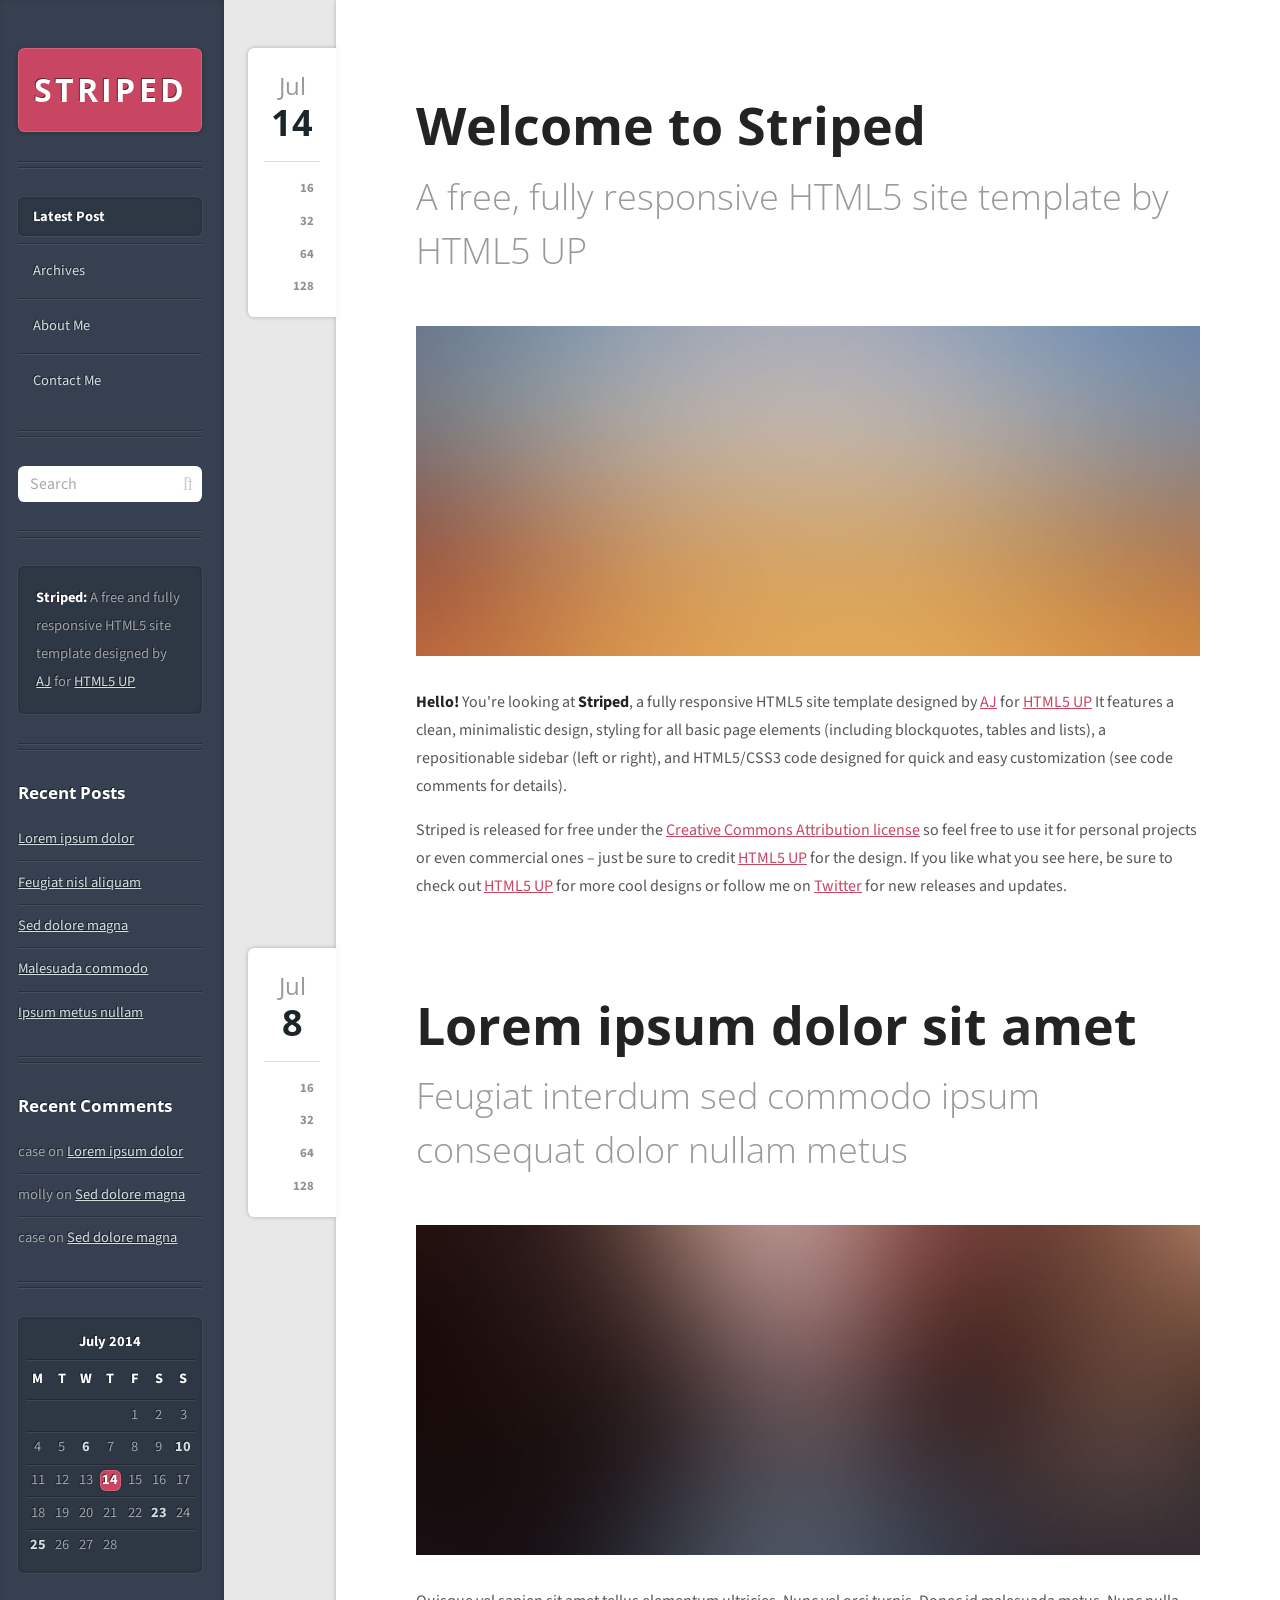
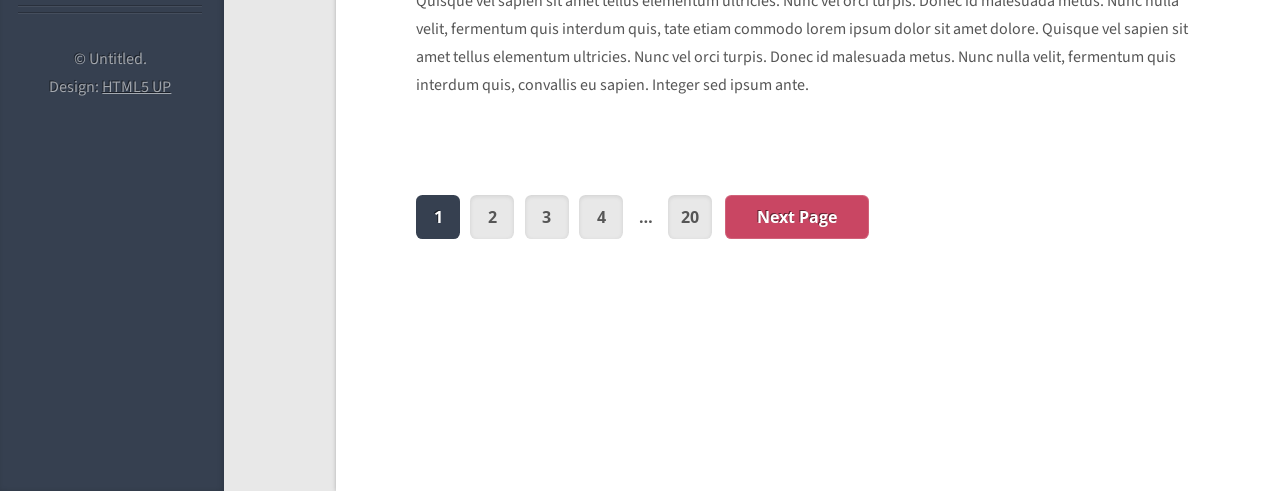
==== index.html @ 7844646b "Add files via upload" ====
<!DOCTYPE HTML>
<!--
	Striped by HTML5 UP
	html5up.net | @ajlkn
	Free for personal and commercial use under the CCA 3.0 license (html5up.net/license)
-->
<html>
	<head>
		<title>Striped by HTML5 UP</title>
		<meta charset="utf-8" />
		<meta name="viewport" content="width=device-width, initial-scale=1" />
		<!--[if lte IE 8]><script src="assets/js/ie/html5shiv.js"></script><![endif]-->
		<link rel="stylesheet" href="assets/css/main.css" />
		<!--[if lte IE 8]><link rel="stylesheet" href="assets/css/ie8.css" /><![endif]-->
	</head>
	<body>

		<!-- Content -->
			<div id="content">
				<div class="inner">

					<!-- Post -->
						<article class="box post post-excerpt">
							<header>
								<!--
									Note: Titles and subtitles will wrap automatically when necessary, so don't worry
									if they get too long. You can also remove the <p> entirely if you don't
									need a subtitle.
								-->
								<h2><a href="#">Welcome to Striped</a></h2>
								<p>A free, fully responsive HTML5 site template by HTML5 UP</p>
							</header>
							<div class="info">
								<!--
									Note: The date should be formatted exactly as it's shown below. In particular, the
									"least significant" characters of the month should be encapsulated in a <span>
									element to denote what gets dropped in 1200px mode (eg. the "uary" in "January").
									Oh, and if you don't need a date for a particular page or post you can simply delete
									the entire "date" element.

								-->
								<span class="date"><span class="month">Jul<span>y</span></span> <span class="day">14</span><span class="year">, 2014</span></span>
								<!--
									Note: You can change the number of list items in "stats" to whatever you want.
								-->
								<ul class="stats">
									<li><a href="#" class="icon fa-comment">16</a></li>
									<li><a href="#" class="icon fa-heart">32</a></li>
									<li><a href="#" class="icon fa-twitter">64</a></li>
									<li><a href="#" class="icon fa-facebook">128</a></li>
								</ul>
							</div>
							<a href="#" class="image featured"><img src="images/pic01.jpg" alt="" /></a>
							<p>
								<strong>Hello!</strong> You're looking at <strong>Striped</strong>, a fully responsive HTML5 site template designed by <a href="http://twitter.com/ajlkn">AJ</a>
								for <a href="http://html5up.net">HTML5 UP</a> It features a clean, minimalistic design, styling for all basic page elements (including blockquotes, tables and lists), a
								repositionable sidebar (left or right), and HTML5/CSS3 code designed for quick and easy customization (see code comments for details).
							</p>
							<p>
								Striped is released for free under the <a href="http://html5up.net/license">Creative Commons Attribution license</a> so feel free to use it for personal projects
								or even commercial ones &ndash; just be sure to credit <a href="http://html5up.net">HTML5 UP</a> for the design. If you like what you see here, be sure to check out
								<a href="http://html5up.net">HTML5 UP</a> for more cool designs or follow me on <a href="http://twitter.com/ajlkn">Twitter</a> for new releases and updates.
							</p>
						</article>

					<!-- Post -->
						<article class="box post post-excerpt">
							<header>
								<h2><a href="#">Lorem ipsum dolor sit amet</a></h2>
								<p>Feugiat interdum sed commodo ipsum consequat dolor nullam metus</p>
							</header>
							<div class="info">
								<span class="date"><span class="month">Jul<span>y</span></span> <span class="day">8</span><span class="year">, 2014</span></span>
								<ul class="stats">
									<li><a href="#" class="icon fa-comment">16</a></li>
									<li><a href="#" class="icon fa-heart">32</a></li>
									<li><a href="#" class="icon fa-twitter">64</a></li>
									<li><a href="#" class="icon fa-facebook">128</a></li>
								</ul>
							</div>
							<a href="#" class="image featured"><img src="images/pic02.jpg" alt="" /></a>
							<p>
								Quisque vel sapien sit amet tellus elementum ultricies. Nunc vel orci turpis. Donec id malesuada metus.
								Nunc nulla velit, fermentum quis interdum quis, tate etiam commodo lorem ipsum dolor sit amet dolore.
								Quisque vel sapien sit amet tellus elementum ultricies. Nunc vel orci turpis. Donec id malesuada metus.
								Nunc nulla velit, fermentum quis interdum quis, convallis eu sapien. Integer sed ipsum ante.
							</p>
						</article>

					<!-- Pagination -->
						<div class="pagination">
							<!--<a href="#" class="button previous">Previous Page</a>-->
							<div class="pages">
								<a href="#" class="active">1</a>
								<a href="#">2</a>
								<a href="#">3</a>
								<a href="#">4</a>
								<span>&hellip;</span>
								<a href="#">20</a>
							</div>
							<a href="#" class="button next">Next Page</a>
						</div>

				</div>
			</div>

		<!-- Sidebar -->
			<div id="sidebar">

				<!-- Logo -->
					<h1 id="logo"><a href="#">STRIPED</a></h1>

				<!-- Nav -->
					<nav id="nav">
						<ul>
							<li class="current"><a href="#">Latest Post</a></li>
							<li><a href="#">Archives</a></li>
							<li><a href="#">About Me</a></li>
							<li><a href="#">Contact Me</a></li>
						</ul>
					</nav>

				<!-- Search -->
					<section class="box search">
						<form method="post" action="#">
							<input type="text" class="text" name="search" placeholder="Search" />
						</form>
					</section>

				<!-- Text -->
					<section class="box text-style1">
						<div class="inner">
							<p>
								<strong>Striped:</strong> A free and fully responsive HTML5 site
								template designed by <a href="http://twitter.com/ajlkn">AJ</a> for <a href="http://html5up.net/">HTML5 UP</a>
							</p>
						</div>
					</section>

				<!-- Recent Posts -->
					<section class="box recent-posts">
						<header>
							<h2>Recent Posts</h2>
						</header>
						<ul>
							<li><a href="#">Lorem ipsum dolor</a></li>
							<li><a href="#">Feugiat nisl aliquam</a></li>
							<li><a href="#">Sed dolore magna</a></li>
							<li><a href="#">Malesuada commodo</a></li>
							<li><a href="#">Ipsum metus nullam</a></li>
						</ul>
					</section>

				<!-- Recent Comments -->
					<section class="box recent-comments">
						<header>
							<h2>Recent Comments</h2>
						</header>
						<ul>
							<li>case on <a href="#">Lorem ipsum dolor</a></li>
							<li>molly on <a href="#">Sed dolore magna</a></li>
							<li>case on <a href="#">Sed dolore magna</a></li>
						</ul>
					</section>

				<!-- Calendar -->
					<section class="box calendar">
						<div class="inner">
							<table>
								<caption>July 2014</caption>
								<thead>
									<tr>
										<th scope="col" title="Monday">M</th>
										<th scope="col" title="Tuesday">T</th>
										<th scope="col" title="Wednesday">W</th>
										<th scope="col" title="Thursday">T</th>
										<th scope="col" title="Friday">F</th>
										<th scope="col" title="Saturday">S</th>
										<th scope="col" title="Sunday">S</th>
									</tr>
								</thead>
								<tbody>
									<tr>
										<td colspan="4" class="pad"><span>&nbsp;</span></td>
										<td><span>1</span></td>
										<td><span>2</span></td>
										<td><span>3</span></td>
									</tr>
									<tr>
										<td><span>4</span></td>
										<td><span>5</span></td>
										<td><a href="#">6</a></td>
										<td><span>7</span></td>
										<td><span>8</span></td>
										<td><span>9</span></td>
										<td><a href="#">10</a></td>
									</tr>
									<tr>
										<td><span>11</span></td>
										<td><span>12</span></td>
										<td><span>13</span></td>
										<td class="today"><a href="#">14</a></td>
										<td><span>15</span></td>
										<td><span>16</span></td>
										<td><span>17</span></td>
									</tr>
									<tr>
										<td><span>18</span></td>
										<td><span>19</span></td>
										<td><span>20</span></td>
										<td><span>21</span></td>
										<td><span>22</span></td>
										<td><a href="#">23</a></td>
										<td><span>24</span></td>
									</tr>
									<tr>
										<td><a href="#">25</a></td>
										<td><span>26</span></td>
										<td><span>27</span></td>
										<td><span>28</span></td>
										<td class="pad" colspan="3"><span>&nbsp;</span></td>
									</tr>
								</tbody>
							</table>
						</div>
					</section>

				<!-- Copyright -->
					<ul id="copyright">
						<li>&copy; Untitled.</li><li>Design: <a href="http://html5up.net">HTML5 UP</a></li>
					</ul>

			</div>

		<!-- Scripts -->
			<script src="assets/js/jquery.min.js"></script>
			<script src="assets/js/skel.min.js"></script>
			<script src="assets/js/util.js"></script>
			<!--[if lte IE 8]><script src="assets/js/ie/respond.min.js"></script><![endif]-->
			<script src="assets/js/main.js"></script>

	</body>
</html>
---- assets/css/main.css ----
@import url("font-awesome.min.css");
@import url("https://fonts.googleapis.com/css?family=Source+Sans+Pro:400,400italic,700|Open+Sans+Condensed:300,700");

/*
	Striped by HTML5 UP
	html5up.net | @ajlkn
	Free for personal and commercial use under the CCA 3.0 license (html5up.net/license)
*/

/* Reset */

	html, body, div, span, applet, object, iframe, h1, h2, h3, h4, h5, h6, p, blockquote, pre, a, abbr, acronym, address, big, cite, code, del, dfn, em, img, ins, kbd, q, s, samp, small, strike, strong, sub, sup, tt, var, b, u, i, center, dl, dt, dd, ol, ul, li, fieldset, form, label, legend, table, caption, tbody, tfoot, thead, tr, th, td, article, aside, canvas, details, embed, figure, figcaption, footer, header, hgroup, menu, nav, output, ruby, section, summary, time, mark, audio, video {
		margin: 0;
		padding: 0;
		border: 0;
		font-size: 100%;
		font: inherit;
		vertical-align: baseline;
	}

	article, aside, details, figcaption, figure, footer, header, hgroup, menu, nav, section {
		display: block;
	}

	body {
		line-height: 1;
	}

	ol, ul {
		list-style: none;
	}

	blockquote, q {
		quotes: none;
	}

	blockquote:before, blockquote:after, q:before, q:after {
		content: '';
		content: none;
	}

	table {
		border-collapse: collapse;
		border-spacing: 0;
	}

	body {
		-webkit-text-size-adjust: none;
	}

/* Box Model */

	*, *:before, *:after {
		-moz-box-sizing: border-box;
		-webkit-box-sizing: border-box;
		box-sizing: border-box;
	}

/* Containers */

	.container {
		margin-left: auto;
		margin-right: auto;
	}

	.container.\31 25\25 {
		width: 100%;
		max-width: 125%;
		min-width: 100%;
	}

	.container.\37 5\25 {
		width: 75%;
	}

	.container.\35 0\25 {
		width: 50%;
	}

	.container.\32 5\25 {
		width: 25%;
	}

	.container {
		width: 100%;
	}

	@media screen and (min-width: 737px) {

		.container.\31 25\25 {
			width: 100%;
			max-width: 125%;
			min-width: 100%;
		}

		.container.\37 5\25 {
			width: 75%;
		}

		.container.\35 0\25 {
			width: 50%;
		}

		.container.\32 5\25 {
			width: 25%;
		}

		.container {
			width: 100%;
		}

	}

	@media screen and (min-width: 1201px) {

		.container.\31 25\25 {
			width: 100%;
			max-width: 125%;
			min-width: 100%;
		}

		.container.\37 5\25 {
			width: 75%;
		}

		.container.\35 0\25 {
			width: 50%;
		}

		.container.\32 5\25 {
			width: 25%;
		}

		.container {
			width: 100%;
		}

	}

	@media screen and (min-width: 737px) and (max-width: 1200px) {

		.container.\31 25\25 {
			width: 100%;
			max-width: 125%;
			min-width: 100%;
		}

		.container.\37 5\25 {
			width: 75%;
		}

		.container.\35 0\25 {
			width: 50%;
		}

		.container.\32 5\25 {
			width: 25%;
		}

		.container {
			width: 100%;
		}

	}

	@media screen and (min-width: 737px) and (max-width: 1000px) {

		.container.\31 25\25 {
			width: 100%;
			max-width: 125%;
			min-width: 100%;
		}

		.container.\37 5\25 {
			width: 75%;
		}

		.container.\35 0\25 {
			width: 50%;
		}

		.container.\32 5\25 {
			width: 25%;
		}

		.container {
			width: 100%;
		}

	}

	@media screen and (max-width: 736px) {

		.container.\31 25\25 {
			width: 100%;
			max-width: 125%;
			min-width: 100%;
		}

		.container.\37 5\25 {
			width: 75%;
		}

		.container.\35 0\25 {
			width: 50%;
		}

		.container.\32 5\25 {
			width: 25%;
		}

		.container {
			width: 100% !important;
		}

	}

/* Grid */

	.row {
		border-bottom: solid 1px transparent;
		-moz-box-sizing: border-box;
		-webkit-box-sizing: border-box;
		box-sizing: border-box;
	}

	.row > * {
		float: left;
		-moz-box-sizing: border-box;
		-webkit-box-sizing: border-box;
		box-sizing: border-box;
	}

	.row:after, .row:before {
		content: '';
		display: block;
		clear: both;
		height: 0;
	}

	.row.uniform > * > :first-child {
		margin-top: 0;
	}

	.row.uniform > * > :last-child {
		margin-bottom: 0;
	}

	.row.\30 \25 > * {
		padding: 0px 0 0 0px;
	}

	.row.\30 \25 {
		margin: 0px 0 -1px 0px;
	}

	.row.uniform.\30 \25 > * {
		padding: 0px 0 0 0px;
	}

	.row.uniform.\30 \25 {
		margin: 0px 0 -1px 0px;
	}

	.row > * {
		padding: 50px 0 0 50px;
	}

	.row {
		margin: -50px 0 -1px -50px;
	}

	.row.uniform > * {
		padding: 50px 0 0 50px;
	}

	.row.uniform {
		margin: -50px 0 -1px -50px;
	}

	.row.\32 00\25 > * {
		padding: 100px 0 0 100px;
	}

	.row.\32 00\25 {
		margin: -100px 0 -1px -100px;
	}

	.row.uniform.\32 00\25 > * {
		padding: 100px 0 0 100px;
	}

	.row.uniform.\32 00\25 {
		margin: -100px 0 -1px -100px;
	}

	.row.\31 50\25 > * {
		padding: 75px 0 0 75px;
	}

	.row.\31 50\25 {
		margin: -75px 0 -1px -75px;
	}

	.row.uniform.\31 50\25 > * {
		padding: 75px 0 0 75px;
	}

	.row.uniform.\31 50\25 {
		margin: -75px 0 -1px -75px;
	}

	.row.\35 0\25 > * {
		padding: 25px 0 0 25px;
	}

	.row.\35 0\25 {
		margin: -25px 0 -1px -25px;
	}

	.row.uniform.\35 0\25 > * {
		padding: 25px 0 0 25px;
	}

	.row.uniform.\35 0\25 {
		margin: -25px 0 -1px -25px;
	}

	.row.\32 5\25 > * {
		padding: 12.5px 0 0 12.5px;
	}

	.row.\32 5\25 {
		margin: -12.5px 0 -1px -12.5px;
	}

	.row.uniform.\32 5\25 > * {
		padding: 12.5px 0 0 12.5px;
	}

	.row.uniform.\32 5\25 {
		margin: -12.5px 0 -1px -12.5px;
	}

	.\31 2u, .\31 2u\24 {
		width: 100%;
		clear: none;
		margin-left: 0;
	}

	.\31 1u, .\31 1u\24 {
		width: 91.6666666667%;
		clear: none;
		margin-left: 0;
	}

	.\31 0u, .\31 0u\24 {
		width: 83.3333333333%;
		clear: none;
		margin-left: 0;
	}

	.\39 u, .\39 u\24 {
		width: 75%;
		clear: none;
		margin-left: 0;
	}

	.\38 u, .\38 u\24 {
		width: 66.6666666667%;
		clear: none;
		margin-left: 0;
	}

	.\37 u, .\37 u\24 {
		width: 58.3333333333%;
		clear: none;
		margin-left: 0;
	}

	.\36 u, .\36 u\24 {
		width: 50%;
		clear: none;
		margin-left: 0;
	}

	.\35 u, .\35 u\24 {
		width: 41.6666666667%;
		clear: none;
		margin-left: 0;
	}

	.\34 u, .\34 u\24 {
		width: 33.3333333333%;
		clear: none;
		margin-left: 0;
	}

	.\33 u, .\33 u\24 {
		width: 25%;
		clear: none;
		margin-left: 0;
	}

	.\32 u, .\32 u\24 {
		width: 16.6666666667%;
		clear: none;
		margin-left: 0;
	}

	.\31 u, .\31 u\24 {
		width: 8.3333333333%;
		clear: none;
		margin-left: 0;
	}

	.\31 2u\24 + *,
	.\31 1u\24 + *,
	.\31 0u\24 + *,
	.\39 u\24 + *,
	.\38 u\24 + *,
	.\37 u\24 + *,
	.\36 u\24 + *,
	.\35 u\24 + *,
	.\34 u\24 + *,
	.\33 u\24 + *,
	.\32 u\24 + *,
	.\31 u\24 + * {
		clear: left;
	}

	.\-11u {
		margin-left: 91.66667%;
	}

	.\-10u {
		margin-left: 83.33333%;
	}

	.\-9u {
		margin-left: 75%;
	}

	.\-8u {
		margin-left: 66.66667%;
	}

	.\-7u {
		margin-left: 58.33333%;
	}

	.\-6u {
		margin-left: 50%;
	}

	.\-5u {
		margin-left: 41.66667%;
	}

	.\-4u {
		margin-left: 33.33333%;
	}

	.\-3u {
		margin-left: 25%;
	}

	.\-2u {
		margin-left: 16.66667%;
	}

	.\-1u {
		margin-left: 8.33333%;
	}

	@media screen and (min-width: 737px) {

		.row > * {
			padding: 50px 0 0 50px;
		}

		.row {
			margin: -50px 0 -1px -50px;
		}

		.row.uniform > * {
			padding: 50px 0 0 50px;
		}

		.row.uniform {
			margin: -50px 0 -1px -50px;
		}

		.row.\32 00\25 > * {
			padding: 100px 0 0 100px;
		}

		.row.\32 00\25 {
			margin: -100px 0 -1px -100px;
		}

		.row.uniform.\32 00\25 > * {
			padding: 100px 0 0 100px;
		}

		.row.uniform.\32 00\25 {
			margin: -100px 0 -1px -100px;
		}

		.row.\31 50\25 > * {
			padding: 75px 0 0 75px;
		}

		.row.\31 50\25 {
			margin: -75px 0 -1px -75px;
		}

		.row.uniform.\31 50\25 > * {
			padding: 75px 0 0 75px;
		}

		.row.uniform.\31 50\25 {
			margin: -75px 0 -1px -75px;
		}

		.row.\35 0\25 > * {
			padding: 25px 0 0 25px;
		}

		.row.\35 0\25 {
			margin: -25px 0 -1px -25px;
		}

		.row.uniform.\35 0\25 > * {
			padding: 25px 0 0 25px;
		}

		.row.uniform.\35 0\25 {
			margin: -25px 0 -1px -25px;
		}

		.row.\32 5\25 > * {
			padding: 12.5px 0 0 12.5px;
		}

		.row.\32 5\25 {
			margin: -12.5px 0 -1px -12.5px;
		}

		.row.uniform.\32 5\25 > * {
			padding: 12.5px 0 0 12.5px;
		}

		.row.uniform.\32 5\25 {
			margin: -12.5px 0 -1px -12.5px;
		}

		.\31 2u\28desktop\29, .\31 2u\24\28desktop\29 {
			width: 100%;
			clear: none;
			margin-left: 0;
		}

		.\31 1u\28desktop\29, .\31 1u\24\28desktop\29 {
			width: 91.6666666667%;
			clear: none;
			margin-left: 0;
		}

		.\31 0u\28desktop\29, .\31 0u\24\28desktop\29 {
			width: 83.3333333333%;
			clear: none;
			margin-left: 0;
		}

		.\39 u\28desktop\29, .\39 u\24\28desktop\29 {
			width: 75%;
			clear: none;
			margin-left: 0;
		}

		.\38 u\28desktop\29, .\38 u\24\28desktop\29 {
			width: 66.6666666667%;
			clear: none;
			margin-left: 0;
		}

		.\37 u\28desktop\29, .\37 u\24\28desktop\29 {
			width: 58.3333333333%;
			clear: none;
			margin-left: 0;
		}

		.\36 u\28desktop\29, .\36 u\24\28desktop\29 {
			width: 50%;
			clear: none;
			margin-left: 0;
		}

		.\35 u\28desktop\29, .\35 u\24\28desktop\29 {
			width: 41.6666666667%;
			clear: none;
			margin-left: 0;
		}

		.\34 u\28desktop\29, .\34 u\24\28desktop\29 {
			width: 33.3333333333%;
			clear: none;
			margin-left: 0;
		}

		.\33 u\28desktop\29, .\33 u\24\28desktop\29 {
			width: 25%;
			clear: none;
			margin-left: 0;
		}

		.\32 u\28desktop\29, .\32 u\24\28desktop\29 {
			width: 16.6666666667%;
			clear: none;
			margin-left: 0;
		}

		.\31 u\28desktop\29, .\31 u\24\28desktop\29 {
			width: 8.3333333333%;
			clear: none;
			margin-left: 0;
		}

		.\31 2u\24\28desktop\29 + *,
		.\31 1u\24\28desktop\29 + *,
		.\31 0u\24\28desktop\29 + *,
		.\39 u\24\28desktop\29 + *,
		.\38 u\24\28desktop\29 + *,
		.\37 u\24\28desktop\29 + *,
		.\36 u\24\28desktop\29 + *,
		.\35 u\24\28desktop\29 + *,
		.\34 u\24\28desktop\29 + *,
		.\33 u\24\28desktop\29 + *,
		.\32 u\24\28desktop\29 + *,
		.\31 u\24\28desktop\29 + * {
			clear: left;
		}

		.\-11u\28desktop\29 {
			margin-left: 91.66667%;
		}

		.\-10u\28desktop\29 {
			margin-left: 83.33333%;
		}

		.\-9u\28desktop\29 {
			margin-left: 75%;
		}

		.\-8u\28desktop\29 {
			margin-left: 66.66667%;
		}

		.\-7u\28desktop\29 {
			margin-left: 58.33333%;
		}

		.\-6u\28desktop\29 {
			margin-left: 50%;
		}

		.\-5u\28desktop\29 {
			margin-left: 41.66667%;
		}

		.\-4u\28desktop\29 {
			margin-left: 33.33333%;
		}

		.\-3u\28desktop\29 {
			margin-left: 25%;
		}

		.\-2u\28desktop\29 {
			margin-left: 16.66667%;
		}

		.\-1u\28desktop\29 {
			margin-left: 8.33333%;
		}

	}

	@media screen and (min-width: 1201px) {

		.row > * {
			padding: 50px 0 0 50px;
		}

		.row {
			margin: -50px 0 -1px -50px;
		}

		.row.uniform > * {
			padding: 50px 0 0 50px;
		}

		.row.uniform {
			margin: -50px 0 -1px -50px;
		}

		.row.\32 00\25 > * {
			padding: 100px 0 0 100px;
		}

		.row.\32 00\25 {
			margin: -100px 0 -1px -100px;
		}

		.row.uniform.\32 00\25 > * {
			padding: 100px 0 0 100px;
		}

		.row.uniform.\32 00\25 {
			margin: -100px 0 -1px -100px;
		}

		.row.\31 50\25 > * {
			padding: 75px 0 0 75px;
		}

		.row.\31 50\25 {
			margin: -75px 0 -1px -75px;
		}

		.row.uniform.\31 50\25 > * {
			padding: 75px 0 0 75px;
		}

		.row.uniform.\31 50\25 {
			margin: -75px 0 -1px -75px;
		}

		.row.\35 0\25 > * {
			padding: 25px 0 0 25px;
		}

		.row.\35 0\25 {
			margin: -25px 0 -1px -25px;
		}

		.row.uniform.\35 0\25 > * {
			padding: 25px 0 0 25px;
		}

		.row.uniform.\35 0\25 {
			margin: -25px 0 -1px -25px;
		}

		.row.\32 5\25 > * {
			padding: 12.5px 0 0 12.5px;
		}

		.row.\32 5\25 {
			margin: -12.5px 0 -1px -12.5px;
		}

		.row.uniform.\32 5\25 > * {
			padding: 12.5px 0 0 12.5px;
		}

		.row.uniform.\32 5\25 {
			margin: -12.5px 0 -1px -12.5px;
		}

		.\31 2u\28wide\29, .\31 2u\24\28wide\29 {
			width: 100%;
			clear: none;
			margin-left: 0;
		}

		.\31 1u\28wide\29, .\31 1u\24\28wide\29 {
			width: 91.6666666667%;
			clear: none;
			margin-left: 0;
		}

		.\31 0u\28wide\29, .\31 0u\24\28wide\29 {
			width: 83.3333333333%;
			clear: none;
			margin-left: 0;
		}

		.\39 u\28wide\29, .\39 u\24\28wide\29 {
			width: 75%;
			clear: none;
			margin-left: 0;
		}

		.\38 u\28wide\29, .\38 u\24\28wide\29 {
			width: 66.6666666667%;
			clear: none;
			margin-left: 0;
		}

		.\37 u\28wide\29, .\37 u\24\28wide\29 {
			width: 58.3333333333%;
			clear: none;
			margin-left: 0;
		}

		.\36 u\28wide\29, .\36 u\24\28wide\29 {
			width: 50%;
			clear: none;
			margin-left: 0;
		}

		.\35 u\28wide\29, .\35 u\24\28wide\29 {
			width: 41.6666666667%;
			clear: none;
			margin-left: 0;
		}

		.\34 u\28wide\29, .\34 u\24\28wide\29 {
			width: 33.3333333333%;
			clear: none;
			margin-left: 0;
		}

		.\33 u\28wide\29, .\33 u\24\28wide\29 {
			width: 25%;
			clear: none;
			margin-left: 0;
		}

		.\32 u\28wide\29, .\32 u\24\28wide\29 {
			width: 16.6666666667%;
			clear: none;
			margin-left: 0;
		}

		.\31 u\28wide\29, .\31 u\24\28wide\29 {
			width: 8.3333333333%;
			clear: none;
			margin-left: 0;
		}

		.\31 2u\24\28wide\29 + *,
		.\31 1u\24\28wide\29 + *,
		.\31 0u\24\28wide\29 + *,
		.\39 u\24\28wide\29 + *,
		.\38 u\24\28wide\29 + *,
		.\37 u\24\28wide\29 + *,
		.\36 u\24\28wide\29 + *,
		.\35 u\24\28wide\29 + *,
		.\34 u\24\28wide\29 + *,
		.\33 u\24\28wide\29 + *,
		.\32 u\24\28wide\29 + *,
		.\31 u\24\28wide\29 + * {
			clear: left;
		}

		.\-11u\28wide\29 {
			margin-left: 91.66667%;
		}

		.\-10u\28wide\29 {
			margin-left: 83.33333%;
		}

		.\-9u\28wide\29 {
			margin-left: 75%;
		}

		.\-8u\28wide\29 {
			margin-left: 66.66667%;
		}

		.\-7u\28wide\29 {
			margin-left: 58.33333%;
		}

		.\-6u\28wide\29 {
			margin-left: 50%;
		}

		.\-5u\28wide\29 {
			margin-left: 41.66667%;
		}

		.\-4u\28wide\29 {
			margin-left: 33.33333%;
		}

		.\-3u\28wide\29 {
			margin-left: 25%;
		}

		.\-2u\28wide\29 {
			margin-left: 16.66667%;
		}

		.\-1u\28wide\29 {
			margin-left: 8.33333%;
		}

	}

	@media screen and (min-width: 737px) and (max-width: 1200px) {

		.row > * {
			padding: 50px 0 0 50px;
		}

		.row {
			margin: -50px 0 -1px -50px;
		}

		.row.uniform > * {
			padding: 50px 0 0 50px;
		}

		.row.uniform {
			margin: -50px 0 -1px -50px;
		}

		.row.\32 00\25 > * {
			padding: 100px 0 0 100px;
		}

		.row.\32 00\25 {
			margin: -100px 0 -1px -100px;
		}

		.row.uniform.\32 00\25 > * {
			padding: 100px 0 0 100px;
		}

		.row.uniform.\32 00\25 {
			margin: -100px 0 -1px -100px;
		}

		.row.\31 50\25 > * {
			padding: 75px 0 0 75px;
		}

		.row.\31 50\25 {
			margin: -75px 0 -1px -75px;
		}

		.row.uniform.\31 50\25 > * {
			padding: 75px 0 0 75px;
		}

		.row.uniform.\31 50\25 {
			margin: -75px 0 -1px -75px;
		}

		.row.\35 0\25 > * {
			padding: 25px 0 0 25px;
		}

		.row.\35 0\25 {
			margin: -25px 0 -1px -25px;
		}

		.row.uniform.\35 0\25 > * {
			padding: 25px 0 0 25px;
		}

		.row.uniform.\35 0\25 {
			margin: -25px 0 -1px -25px;
		}

		.row.\32 5\25 > * {
			padding: 12.5px 0 0 12.5px;
		}

		.row.\32 5\25 {
			margin: -12.5px 0 -1px -12.5px;
		}

		.row.uniform.\32 5\25 > * {
			padding: 12.5px 0 0 12.5px;
		}

		.row.uniform.\32 5\25 {
			margin: -12.5px 0 -1px -12.5px;
		}

		.\31 2u\28narrow\29, .\31 2u\24\28narrow\29 {
			width: 100%;
			clear: none;
			margin-left: 0;
		}

		.\31 1u\28narrow\29, .\31 1u\24\28narrow\29 {
			width: 91.6666666667%;
			clear: none;
			margin-left: 0;
		}

		.\31 0u\28narrow\29, .\31 0u\24\28narrow\29 {
			width: 83.3333333333%;
			clear: none;
			margin-left: 0;
		}

		.\39 u\28narrow\29, .\39 u\24\28narrow\29 {
			width: 75%;
			clear: none;
			margin-left: 0;
		}

		.\38 u\28narrow\29, .\38 u\24\28narrow\29 {
			width: 66.6666666667%;
			clear: none;
			margin-left: 0;
		}

		.\37 u\28narrow\29, .\37 u\24\28narrow\29 {
			width: 58.3333333333%;
			clear: none;
			margin-left: 0;
		}

		.\36 u\28narrow\29, .\36 u\24\28narrow\29 {
			width: 50%;
			clear: none;
			margin-left: 0;
		}

		.\35 u\28narrow\29, .\35 u\24\28narrow\29 {
			width: 41.6666666667%;
			clear: none;
			margin-left: 0;
		}

		.\34 u\28narrow\29, .\34 u\24\28narrow\29 {
			width: 33.3333333333%;
			clear: none;
			margin-left: 0;
		}

		.\33 u\28narrow\29, .\33 u\24\28narrow\29 {
			width: 25%;
			clear: none;
			margin-left: 0;
		}

		.\32 u\28narrow\29, .\32 u\24\28narrow\29 {
			width: 16.6666666667%;
			clear: none;
			margin-left: 0;
		}

		.\31 u\28narrow\29, .\31 u\24\28narrow\29 {
			width: 8.3333333333%;
			clear: none;
			margin-left: 0;
		}

		.\31 2u\24\28narrow\29 + *,
		.\31 1u\24\28narrow\29 + *,
		.\31 0u\24\28narrow\29 + *,
		.\39 u\24\28narrow\29 + *,
		.\38 u\24\28narrow\29 + *,
		.\37 u\24\28narrow\29 + *,
		.\36 u\24\28narrow\29 + *,
		.\35 u\24\28narrow\29 + *,
		.\34 u\24\28narrow\29 + *,
		.\33 u\24\28narrow\29 + *,
		.\32 u\24\28narrow\29 + *,
		.\31 u\24\28narrow\29 + * {
			clear: left;
		}

		.\-11u\28narrow\29 {
			margin-left: 91.66667%;
		}

		.\-10u\28narrow\29 {
			margin-left: 83.33333%;
		}

		.\-9u\28narrow\29 {
			margin-left: 75%;
		}

		.\-8u\28narrow\29 {
			margin-left: 66.66667%;
		}

		.\-7u\28narrow\29 {
			margin-left: 58.33333%;
		}

		.\-6u\28narrow\29 {
			margin-left: 50%;
		}

		.\-5u\28narrow\29 {
			margin-left: 41.66667%;
		}

		.\-4u\28narrow\29 {
			margin-left: 33.33333%;
		}

		.\-3u\28narrow\29 {
			margin-left: 25%;
		}

		.\-2u\28narrow\29 {
			margin-left: 16.66667%;
		}

		.\-1u\28narrow\29 {
			margin-left: 8.33333%;
		}

	}

	@media screen and (min-width: 737px) and (max-width: 1000px) {

		.row > * {
			padding: 50px 0 0 50px;
		}

		.row {
			margin: -50px 0 -1px -50px;
		}

		.row.uniform > * {
			padding: 50px 0 0 50px;
		}

		.row.uniform {
			margin: -50px 0 -1px -50px;
		}

		.row.\32 00\25 > * {
			padding: 100px 0 0 100px;
		}

		.row.\32 00\25 {
			margin: -100px 0 -1px -100px;
		}

		.row.uniform.\32 00\25 > * {
			padding: 100px 0 0 100px;
		}

		.row.uniform.\32 00\25 {
			margin: -100px 0 -1px -100px;
		}

		.row.\31 50\25 > * {
			padding: 75px 0 0 75px;
		}

		.row.\31 50\25 {
			margin: -75px 0 -1px -75px;
		}

		.row.uniform.\31 50\25 > * {
			padding: 75px 0 0 75px;
		}

		.row.uniform.\31 50\25 {
			margin: -75px 0 -1px -75px;
		}

		.row.\35 0\25 > * {
			padding: 25px 0 0 25px;
		}

		.row.\35 0\25 {
			margin: -25px 0 -1px -25px;
		}

		.row.uniform.\35 0\25 > * {
			padding: 25px 0 0 25px;
		}

		.row.uniform.\35 0\25 {
			margin: -25px 0 -1px -25px;
		}

		.row.\32 5\25 > * {
			padding: 12.5px 0 0 12.5px;
		}

		.row.\32 5\25 {
			margin: -12.5px 0 -1px -12.5px;
		}

		.row.uniform.\32 5\25 > * {
			padding: 12.5px 0 0 12.5px;
		}

		.row.uniform.\32 5\25 {
			margin: -12.5px 0 -1px -12.5px;
		}

		.\31 2u\28narrower\29, .\31 2u\24\28narrower\29 {
			width: 100%;
			clear: none;
			margin-left: 0;
		}

		.\31 1u\28narrower\29, .\31 1u\24\28narrower\29 {
			width: 91.6666666667%;
			clear: none;
			margin-left: 0;
		}

		.\31 0u\28narrower\29, .\31 0u\24\28narrower\29 {
			width: 83.3333333333%;
			clear: none;
			margin-left: 0;
		}

		.\39 u\28narrower\29, .\39 u\24\28narrower\29 {
			width: 75%;
			clear: none;
			margin-left: 0;
		}

		.\38 u\28narrower\29, .\38 u\24\28narrower\29 {
			width: 66.6666666667%;
			clear: none;
			margin-left: 0;
		}

		.\37 u\28narrower\29, .\37 u\24\28narrower\29 {
			width: 58.3333333333%;
			clear: none;
			margin-left: 0;
		}

		.\36 u\28narrower\29, .\36 u\24\28narrower\29 {
			width: 50%;
			clear: none;
			margin-left: 0;
		}

		.\35 u\28narrower\29, .\35 u\24\28narrower\29 {
			width: 41.6666666667%;
			clear: none;
			margin-left: 0;
		}

		.\34 u\28narrower\29, .\34 u\24\28narrower\29 {
			width: 33.3333333333%;
			clear: none;
			margin-left: 0;
		}

		.\33 u\28narrower\29, .\33 u\24\28narrower\29 {
			width: 25%;
			clear: none;
			margin-left: 0;
		}

		.\32 u\28narrower\29, .\32 u\24\28narrower\29 {
			width: 16.6666666667%;
			clear: none;
			margin-left: 0;
		}

		.\31 u\28narrower\29, .\31 u\24\28narrower\29 {
			width: 8.3333333333%;
			clear: none;
			margin-left: 0;
		}

		.\31 2u\24\28narrower\29 + *,
		.\31 1u\24\28narrower\29 + *,
		.\31 0u\24\28narrower\29 + *,
		.\39 u\24\28narrower\29 + *,
		.\38 u\24\28narrower\29 + *,
		.\37 u\24\28narrower\29 + *,
		.\36 u\24\28narrower\29 + *,
		.\35 u\24\28narrower\29 + *,
		.\34 u\24\28narrower\29 + *,
		.\33 u\24\28narrower\29 + *,
		.\32 u\24\28narrower\29 + *,
		.\31 u\24\28narrower\29 + * {
			clear: left;
		}

		.\-11u\28narrower\29 {
			margin-left: 91.66667%;
		}

		.\-10u\28narrower\29 {
			margin-left: 83.33333%;
		}

		.\-9u\28narrower\29 {
			margin-left: 75%;
		}

		.\-8u\28narrower\29 {
			margin-left: 66.66667%;
		}

		.\-7u\28narrower\29 {
			margin-left: 58.33333%;
		}

		.\-6u\28narrower\29 {
			margin-left: 50%;
		}

		.\-5u\28narrower\29 {
			margin-left: 41.66667%;
		}

		.\-4u\28narrower\29 {
			margin-left: 33.33333%;
		}

		.\-3u\28narrower\29 {
			margin-left: 25%;
		}

		.\-2u\28narrower\29 {
			margin-left: 16.66667%;
		}

		.\-1u\28narrower\29 {
			margin-left: 8.33333%;
		}

	}

	@media screen and (max-width: 736px) {

		.row > * {
			padding: 50px 0 0 50px;
		}

		.row {
			margin: -50px 0 -1px -50px;
		}

		.row.uniform > * {
			padding: 50px 0 0 50px;
		}

		.row.uniform {
			margin: -50px 0 -1px -50px;
		}

		.row.\32 00\25 > * {
			padding: 100px 0 0 100px;
		}

		.row.\32 00\25 {
			margin: -100px 0 -1px -100px;
		}

		.row.uniform.\32 00\25 > * {
			padding: 100px 0 0 100px;
		}

		.row.uniform.\32 00\25 {
			margin: -100px 0 -1px -100px;
		}

		.row.\31 50\25 > * {
			padding: 75px 0 0 75px;
		}

		.row.\31 50\25 {
			margin: -75px 0 -1px -75px;
		}

		.row.uniform.\31 50\25 > * {
			padding: 75px 0 0 75px;
		}

		.row.uniform.\31 50\25 {
			margin: -75px 0 -1px -75px;
		}

		.row.\35 0\25 > * {
			padding: 25px 0 0 25px;
		}

		.row.\35 0\25 {
			margin: -25px 0 -1px -25px;
		}

		.row.uniform.\35 0\25 > * {
			padding: 25px 0 0 25px;
		}

		.row.uniform.\35 0\25 {
			margin: -25px 0 -1px -25px;
		}

		.row.\32 5\25 > * {
			padding: 12.5px 0 0 12.5px;
		}

		.row.\32 5\25 {
			margin: -12.5px 0 -1px -12.5px;
		}

		.row.uniform.\32 5\25 > * {
			padding: 12.5px 0 0 12.5px;
		}

		.row.uniform.\32 5\25 {
			margin: -12.5px 0 -1px -12.5px;
		}

		.\31 2u\28mobile\29, .\31 2u\24\28mobile\29 {
			width: 100%;
			clear: none;
			margin-left: 0;
		}

		.\31 1u\28mobile\29, .\31 1u\24\28mobile\29 {
			width: 91.6666666667%;
			clear: none;
			margin-left: 0;
		}

		.\31 0u\28mobile\29, .\31 0u\24\28mobile\29 {
			width: 83.3333333333%;
			clear: none;
			margin-left: 0;
		}

		.\39 u\28mobile\29, .\39 u\24\28mobile\29 {
			width: 75%;
			clear: none;
			margin-left: 0;
		}

		.\38 u\28mobile\29, .\38 u\24\28mobile\29 {
			width: 66.6666666667%;
			clear: none;
			margin-left: 0;
		}

		.\37 u\28mobile\29, .\37 u\24\28mobile\29 {
			width: 58.3333333333%;
			clear: none;
			margin-left: 0;
		}

		.\36 u\28mobile\29, .\36 u\24\28mobile\29 {
			width: 50%;
			clear: none;
			margin-left: 0;
		}

		.\35 u\28mobile\29, .\35 u\24\28mobile\29 {
			width: 41.6666666667%;
			clear: none;
			margin-left: 0;
		}

		.\34 u\28mobile\29, .\34 u\24\28mobile\29 {
			width: 33.3333333333%;
			clear: none;
			margin-left: 0;
		}

		.\33 u\28mobile\29, .\33 u\24\28mobile\29 {
			width: 25%;
			clear: none;
			margin-left: 0;
		}

		.\32 u\28mobile\29, .\32 u\24\28mobile\29 {
			width: 16.6666666667%;
			clear: none;
			margin-left: 0;
		}

		.\31 u\28mobile\29, .\31 u\24\28mobile\29 {
			width: 8.3333333333%;
			clear: none;
			margin-left: 0;
		}

		.\31 2u\24\28mobile\29 + *,
		.\31 1u\24\28mobile\29 + *,
		.\31 0u\24\28mobile\29 + *,
		.\39 u\24\28mobile\29 + *,
		.\38 u\24\28mobile\29 + *,
		.\37 u\24\28mobile\29 + *,
		.\36 u\24\28mobile\29 + *,
		.\35 u\24\28mobile\29 + *,
		.\34 u\24\28mobile\29 + *,
		.\33 u\24\28mobile\29 + *,
		.\32 u\24\28mobile\29 + *,
		.\31 u\24\28mobile\29 + * {
			clear: left;
		}

		.\-11u\28mobile\29 {
			margin-left: 91.66667%;
		}

		.\-10u\28mobile\29 {
			margin-left: 83.33333%;
		}

		.\-9u\28mobile\29 {
			margin-left: 75%;
		}

		.\-8u\28mobile\29 {
			margin-left: 66.66667%;
		}

		.\-7u\28mobile\29 {
			margin-left: 58.33333%;
		}

		.\-6u\28mobile\29 {
			margin-left: 50%;
		}

		.\-5u\28mobile\29 {
			margin-left: 41.66667%;
		}

		.\-4u\28mobile\29 {
			margin-left: 33.33333%;
		}

		.\-3u\28mobile\29 {
			margin-left: 25%;
		}

		.\-2u\28mobile\29 {
			margin-left: 16.66667%;
		}

		.\-1u\28mobile\29 {
			margin-left: 8.33333%;
		}

	}

/* Basic */

	body {
		background-color: #e8e8e8;
		background-image: url("images/bg02.png");
		font-family: 'Source Sans Pro', sans-serif;
		font-weight: 400;
		color: #565656;
	}

		body.is-loading * {
			-moz-transition: none !important;
			-webkit-transition: none !important;
			-ms-transition: none !important;
			transition: none !important;
			-moz-animation: none !important;
			-webkit-animation: none !important;
			-ms-animation: none !important;
			animation: none !important;
		}

	input, textarea, select {
		font-family: 'Source Sans Pro', sans-serif;
		font-weight: 400;
		color: #565656;
	}

	a {
		color: #c94663;
	}

	strong, b {
		font-weight: 700;
		color: #232323;
	}

	h2, h3, h4, h5, h6 {
		font-family: 'Open Sans Condensed', sans-serif;
		font-weight: 700;
		color: #232323;
	}

	h2 a, h4 a, h5 a, h6 a {
		text-decoration: none;
		color: inherit;
	}

	blockquote {
		border-left: solid 5px #ddd;
		padding: 1em 0 1em 2em;
		font-style: italic;
	}

	em, i {
		font-style: italic;
	}

	hr {
		border: 0;
		border-top: solid 1px #ddd;
		padding: 1.5em 0 0 0;
		margin: 1.75em 0 0 0;
	}

	sub {
		position: relative;
		top: 0.5em;
		font-size: 0.8em;
	}

	sup {
		position: relative;
		top: -0.5em;
		font-size: 0.8em;
	}

	br.clear {
		clear: both;
	}

	p, ul, ol, dl {
		margin-bottom: 1em;
	}

/* Table */

	table {
		margin-bottom: 1em;
		width: 100%;
	}

		table.default tbody tr:nth-child(2n+2) {
			background: #f4f4f4;
		}

		table.default td {
			padding: 0.5em 1em 0.5em 1em;
		}

		table.default th {
			text-align: left;
			font-weight: 700;
			padding: 0.75em 1em 0.75em 1em;
		}

		table.default thead {
			border-bottom: solid 1px #ddd;
		}

		table.default tfoot {
			border-top: solid 1px #ddd;
			background: #eee;
		}

/* Form */

	form label {
		font-family: 'Open Sans Condensed', sans-serif;
		font-weight: 700;
		color: #232323;
		margin: 0 0 0.75em 0;
	}

	form input[type="text"],
	form input[type="email"],
	form input[type="password"],
	form select,
	form textarea {
		display: block;
		border-radius: 0.4em;
		-webkit-appearance: none;
		border: solid 1px #ddd;
		padding: 0.5em 0.75em;
		width: 100%;
		line-height: 1.25em;
	}

		form input[type="text"]:focus,
		form input[type="email"]:focus,
		form input[type="password"]:focus,
		form select:focus,
		form textarea:focus {
			box-shadow: 0px 0px 2px 2px #c94663;
		}

	form ::-webkit-input-placeholder {
		color: #aaa;
	}

	form :-moz-placeholder {
		color: #aaa;
	}

	form ::-moz-placeholder {
		color: #aaa;
	}

	form :-ms-input-placeholder {
		color: #aaa;
	}

/* Section/Article */

	header {
		margin: 0 0 2em 0;
	}

		header > p {
			font-family: 'Open Sans Condensed', sans-serif;
			font-weight: 300;
			display: block;
			margin-top: 1em;
			color: #999;
		}

	section, article {
		margin-bottom: 3em;
	}

		section > :last-child,
		section > .inner > :last-child, section:last-child, article > :last-child,
		article > .inner > :last-child, article:last-child {
			margin-bottom: 0;
		}

/* Image */

	.image {
		display: inline-block;
	}

		.image img {
			display: block;
			width: 100%;
		}

		.image.fit {
			display: block;
			width: 100%;
		}

		.image.featured {
			display: block;
			width: 100%;
			margin: 0 0 2em 0;
		}

		.image.left {
			float: left;
			margin: 0 2em 2em 0;
		}

		.image.centered {
			display: block;
			margin: 0 0 2em 0;
		}

			.image.centered img {
				margin: 0 auto;
				width: auto;
			}

/* Button */

	input[type="button"],
	input[type="submit"],
	input[type="reset"],
	button,
	.button {
		cursor: pointer;
		background-color: #c94663;
		background-image: url("images/bg01.png");
		border-radius: 0.4em;
		text-align: center;
		box-shadow: inset 0px 0px 0px 1px rgba(255, 255, 255, 0.15);
		color: #fff;
		font-family: 'Open Sans Condensed', sans-serif;
		font-weight: 700;
		text-decoration: none;
		-moz-transition: background-color .25s ease-in-out, color .25s ease-in-out;
		-webkit-transition: background-color .25s ease-in-out, color .25s ease-in-out;
		-ms-transition: background-color .25s ease-in-out, color .25s ease-in-out;
		transition: background-color .25s ease-in-out, color .25s ease-in-out;
		text-shadow: -1px -1px 0px rgba(0, 0, 0, 0.5);
	}

		input[type="button"]:disabled, input[type="button"].disabled,
		input[type="submit"]:disabled,
		input[type="submit"].disabled,
		input[type="reset"]:disabled,
		input[type="reset"].disabled,
		button:disabled,
		button.disabled,
		.button:disabled,
		.button.disabled {
			opacity: 0.35;
			cursor: default;
		}

		input[type="button"]:hover,
		input[type="submit"]:hover,
		input[type="reset"]:hover,
		button:hover,
		.button:hover {
			background-color: #d95673;
		}

		input[type="button"]:active,
		input[type="submit"]:active,
		input[type="reset"]:active,
		button:active,
		.button:active {
			background-color: #b93653;
		}

		input[type="button"].alt,
		input[type="submit"].alt,
		input[type="reset"].alt,
		button.alt,
		.button.alt {
			background-color: #364050;
		}

			input[type="button"].alt:hover,
			input[type="submit"].alt:hover,
			input[type="reset"].alt:hover,
			button.alt:hover,
			.button.alt:hover {
				background-color: #465060;
			}

			input[type="button"].alt:active,
			input[type="submit"].alt:active,
			input[type="reset"].alt:active,
			button.alt:active,
			.button.alt:active {
				background-color: #263040;
			}

/* List */

	ul.default {
		list-style: disc;
		padding-left: 1em;
	}

		ul.default li {
			padding-left: 0.5em;
		}

	ol.default {
		list-style: decimal;
		padding-left: 1.25em;
	}

		ol.default li {
			padding-left: 0.25em;
		}

/* Pagination */

	.pagination .pages {
		display: inline-block;
		font-family: 'Open Sans Condensed', sans-serif;
		font-weight: 700;
	}

		.pagination .pages span {
			display: inline-block;
			width: 1.5em;
			text-align: center;
			margin: 0 0.4em 0 0;
		}

		.pagination .pages a {
			cursor: pointer;
			display: inline-block;
			text-align: center;
			text-decoration: none;
			color: inherit;
			background-color: #e8e8e8;
			background-image: url("images/bg02.png");
			color: #565656;
			margin: 0 0.4em 0 0;
			border-radius: 0.4em;
			-moz-transition: background-color .25s ease-in-out;
			-webkit-transition: background-color .25s ease-in-out;
			-ms-transition: background-color .25s ease-in-out;
			transition: background-color .25s ease-in-out;
			box-shadow: inset 0 0.075em 0.25em 0 rgba(0, 0, 0, 0.1);
		}

			.pagination .pages a:hover {
				background-color: #dadada;
			}

			.pagination .pages a.active {
				background-color: #364050;
				color: #fff;
				box-shadow: none;
				text-shadow: -1px -1px 0px rgba(0, 0, 0, 0.5);
			}

/* Box */

	.box.calendar .inner {
		position: relative;
		background-color: #272E39;
		background-color: rgba(0, 0, 0, 0.15);
		border-radius: 0.4em;
		padding: 0.75em 0.5em 0.75em 0.5em;
		box-shadow: 0 0 0 1px rgba(255, 255, 255, 0.05), inset 0 0 0.25em 0 rgba(0, 0, 0, 0.25);
	}

	.box.calendar caption {
		font-weight: 700;
		color: #fff;
		margin: 0 0 0.25em 0;
	}

	.box.calendar table {
		margin: 0 auto;
	}

	.box.calendar td {
		cursor: default;
		padding: 0.35em 0 0.35em 0;
		border-top: solid 1px rgba(0, 0, 0, 0.25);
		box-shadow: inset 0px 1px 0px 0px rgba(255, 255, 255, 0.075);
	}

	.box.calendar th {
		cursor: default;
		padding: 0.35em 0 0.35em 0;
		border-top: solid 1px rgba(0, 0, 0, 0.25);
		box-shadow: inset 0px 1px 0px 0px rgba(255, 255, 255, 0.075);
		font-weight: 700;
		color: #fff;
	}

	.box.calendar td a, .box.calendar td span {
		display: block;
		margin: 0 auto;
		width: 1.5em;
		height: 1.5em;
		text-align: center;
		line-height: 1.4em;
		border-radius: 0.4em;
		-moz-transition: background-color .25s ease-in-out;
		-webkit-transition: background-color .25s ease-in-out;
		-ms-transition: background-color .25s ease-in-out;
		transition: background-color .25s ease-in-out;
		text-decoration: none;
	}

	.box.calendar td a {
		color: #fff;
		font-weight: 700;
	}

		.box.calendar td a:hover {
			background-color: rgba(200, 225, 255, 0.1);
			color: #fff;
		}

	.box.calendar td.today a {
		background-color: #c94663;
		background-image: url("images/bg01.png");
		box-shadow: inset 0px 0px 0px 1px rgba(255, 255, 255, 0.15), 0 0.025em 0.15em 0em rgba(0, 0, 0, 0.25);
		color: #fff !important;
	}

	.box.post {
		position: relative;
	}

		.box.post .info .stats {
			margin: 0;
			cursor: default;
		}

			.box.post .info .stats a {
				font-size: 0.8em;
				text-decoration: none;
				color: #232323;
				font-weight: 700;
				line-height: 1em;
			}

	.box.recent-posts li {
		border-top: solid 1px rgba(0, 0, 0, 0.25);
		box-shadow: inset 0px 1px 0px 0px rgba(255, 255, 255, 0.075);
		padding: 0.5em 0 0.5em 0;
	}

		.box.recent-posts li:first-child {
			border-top: 0;
			box-shadow: none;
			padding-top: 0;
		}

		.box.recent-posts li:last-child {
			padding-bottom: 0;
		}

	.box.recent-comments li {
		border-top: solid 1px rgba(0, 0, 0, 0.25);
		box-shadow: inset 0px 1px 0px 0px rgba(255, 255, 255, 0.075);
		padding: 0.5em 0 0.5em 0;
	}

		.box.recent-comments li:first-child {
			border-top: 0;
			box-shadow: none;
			padding-top: 0;
		}

		.box.recent-comments li:last-child {
			padding-bottom: 0;
		}

	.box.search form {
		position: relative;
	}

		.box.search form input {
			position: relative;
			padding-right: 34px;
		}

		.box.search form:before {
			display: inline-block;
			font-family: FontAwesome;
			font-size: 18px;
			text-decoration: none;
			font-style: normal;
			font-weight: normal;
			-webkit-font-smoothing: antialiased;
			-moz-osx-font-smoothing: grayscale;
			content: '\f002';
			filter: progid:DXImageTransform.Microsoft.BasicImage(rotation=0, mirror=1);
			-moz-transform: scale(-1, 1);
			-webkit-transform: scale(-1, 1);
			-ms-transform: scale(-1, 1);
			transform: scale(-1, 1);
			position: absolute;
			right: 0.5em;
			top: 0.25em;
			z-index: 1;
			text-shadow: none;
			color: #c8ccce;
		}

	.box.text-style1 .inner {
		position: relative;
		background-color: #272E39;
		background-color: rgba(0, 0, 0, 0.15);
		border-radius: 0.4em;
		padding: 1.25em;
		box-shadow: 0 0 0 1px rgba(255, 255, 255, 0.05), inset 0 0 0.25em 0 rgba(0, 0, 0, 0.25);
	}

/* Icons */

	.icon {
		position: relative;
		text-decoration: none;
	}

		.icon:before {
			-moz-osx-font-smoothing: grayscale;
			-webkit-font-smoothing: antialiased;
			font-family: FontAwesome;
			font-style: normal;
			font-weight: normal;
			text-transform: none !important;
		}

		.icon > .label {
			display: none;
		}

/* Nav */

	#nav > ul > li > ul {
		display: none;
	}

	#nav ul {
		margin: 0;
	}

	#nav li {
		border-top: solid 1px rgba(0, 0, 0, 0.25);
		box-shadow: inset 0px 1px 0px 0px rgba(255, 255, 255, 0.075);
		padding: 0.5em 0 0.5em 0;
	}

		#nav li:first-child {
			border: 0;
			box-shadow: none;
			padding-top: 0;
		}

		#nav li:last-child {
			padding-bottom: 0;
		}

		#nav li a {
			display: block;
			padding: 0.4em 1em 0.4em 1em;
			text-decoration: none;
			border-radius: 0.4em;
			outline: 0;
			-moz-transition: background-color .25s ease-in-out, color .25s ease-in-out;
			-webkit-transition: background-color .25s ease-in-out, color .25s ease-in-out;
			-ms-transition: background-color .25s ease-in-out, color .25s ease-in-out;
			transition: background-color .25s ease-in-out, color .25s ease-in-out;
		}

		#nav li.current a {
			background-color: #272E39 !important;
			background-color: rgba(0, 0, 0, 0.15) !important;
			box-shadow: 0 0 0 1px rgba(255, 255, 255, 0.05), inset 0 0 0.25em 0 rgba(0, 0, 0, 0.25);
			font-weight: 700;
			color: #fff;
		}

		#nav li:hover a {
			background-color: rgba(255, 255, 255, 0.1);
			color: #fff;
		}

/* Sidebar */

	#titleBar {
		-moz-backface-visibility: hidden;
		-webkit-backface-visibility: hidden;
		-ms-backface-visibility: hidden;
		backface-visibility: hidden;
		-moz-transition: -moz-transform 0.5s ease;
		-webkit-transition: -webkit-transform 0.5s ease;
		-ms-transition: -ms-transform 0.5s ease;
		transition: transform 0.5s ease;
		display: none;
		height: 44px;
		left: 0;
		position: fixed;
		top: 0;
		width: 100%;
		z-index: 10001;
		background: #364050 url("images/bg01.png");
	}

		#titleBar .title {
			display: block;
			color: #fff;
			line-height: 44px;
			font-size: 1.25em;
			font-family: 'Open Sans Condensed', sans-serif;
			font-weight: 700;
			letter-spacing: 0.1em;
			text-shadow: -1px -1px 0px rgba(0, 0, 0, 0.5);
			box-shadow: 0px 1px 4px 0px rgba(0, 0, 0, 0.25);
			text-align: center;
		}

			#titleBar .title a {
				color: inherit;
				text-decoration: none;
			}

		#titleBar .toggle {
			width: 80px;
			height: 60px;
			position: absolute;
			top: 0;
			left: 0;
		}

			#titleBar .toggle:before {
				font-family: FontAwesome;
				text-decoration: none;
				font-style: normal;
				font-weight: normal;
				-webkit-font-smoothing: antialiased;
				-moz-osx-font-smoothing: grayscale;
				content: '\f0c9';
				display: block;
				position: absolute;
				top: 7px;
				font-size: 14px;
				width: 50px;
				height: 30px;
				line-height: 30px;
				background: #c94663 url("images/bg01.png");
				border-radius: 5px;
				color: #fff;
				text-align: center;
				box-shadow: inset 0px 0px 0px 1px rgba(255, 255, 255, 0.15), 0 0.025em 0.15em 0em rgba(0, 0, 0, 0.25);
				text-shadow: -1px -1px 0px rgba(0, 0, 0, 0.5);
				left: 7px;
			}

			#titleBar .toggle:active:before {
				background-color: #d95673;
			}

	#sidebar {
		color: #aaa;
		color: rgba(255, 255, 255, 0.55);
		text-shadow: -1px -1px 0px rgba(0, 0, 0, 0.5);
		width: 14em;
		padding: 3em 1.35em 1em 1.15em;
		background: #364050 url("images/bg01.png");
		overflow-y: auto;
		left: 0;
		box-shadow: inset -0.1em 0em 0.35em 0em rgba(0, 0, 0, 0.15);
	}

		#sidebar form input, #sidebar form select, #sidebar form textarea {
			border: 0;
		}

		#sidebar section, #sidebar nav {
			position: relative;
			margin: 2em 0 0 0;
			font-size: 0.9em;
		}

			#sidebar section:before, #sidebar nav:before {
				content: '';
				border-top: solid 1px;
				border-bottom: solid 1px;
				border-color: #171E29;
				border-color: rgba(0, 0, 0, 0.25);
				box-shadow: inset 0px 1px 0px 0px rgba(255, 255, 255, 0.075), 0px 1px 0px 0px rgba(255, 255, 255, 0.075);
				display: block;
				height: 0.5em;
				margin: 0 0 2em 0;
			}

		#sidebar strong, #sidebar b {
			color: #fff;
		}

		#sidebar a {
			color: #d4dde0;
		}

		#sidebar h2, #sidebar h3, #sidebar h4, #sidebar h5, #sidebar h6 {
			color: #fff;
		}

		#sidebar header {
			margin: 0 0 1.25em 0;
		}

/* Content */

	#content {
		position: relative;
		background-color: #fff;
		background-image: url("images/bg02.png");
	}

		#content > .inner {
			position: relative;
			z-index: 1;
		}

/* Copyright */

	#copyright {
		padding-bottom: 2em;
	}

		#copyright p {
			opacity: 0.75;
		}

		#copyright a {
			color: inherit !important;
		}

		#copyright:before {
			content: '';
			border-top: solid 1px;
			border-bottom: solid 1px;
			border-color: #171E29;
			border-color: rgba(0, 0, 0, 0.25);
			box-shadow: inset 0px 1px 0px 0px rgba(255, 255, 255, 0.075), 0px 1px 0px 0px rgba(255, 255, 255, 0.075);
			display: block;
		}

/* Desktop */

	@media screen and (min-width: 737px) {

		/* Basic */

			body {
				height: 100%;
				line-height: 1.75em;
			}

			input, textarea, select {
				line-height: 1.75em;
			}

			h2 {
				font-size: 1.2em;
			}

			h3, h4, h5, h6 {
				font-size: 1em;
			}

		/* Button */

			input[type="button"],
			input[type="submit"],
			input[type="reset"],
			.button,
			button {
				display: inline-block;
				padding: 0.5em 2em 0.5em 2em;
			}

				input[type="button"].small,
				input[type="submit"].small,
				input[type="reset"].small,
				.button.small,
				button.small {
					font-size: 0.85em;
					padding: 0.35em 1.5em 0.35em 1.5em;
				}

				input[type="button"].big,
				input[type="submit"].big,
				input[type="reset"].big,
				.button.big,
				button.big {
					font-size: 1.25em;
					padding: 0.75em 2em 0.75em 2em;
				}

				input[type="button"].huge,
				input[type="submit"].huge,
				input[type="reset"].huge,
				.button.huge,
				button.huge {
					font-size: 1.5em;
					padding: 0.75em 2em 0.75em 2em;
				}

		/* Pagination */

			.pagination {
				padding: 3em 0 0 0;
			}

				.pagination .previous {
					margin-right: 0.6em;
				}

				.pagination .next {
					margin-left: 0.2em;
				}

				.pagination .pages a {
					width: 2.75em;
					height: 2.75em;
					line-height: 2.75em;
				}

				.pagination .button {
					height: 2.75em;
					padding-top: 0;
					padding-bottom: 0;
					line-height: 2.75em;
				}

		/* Box */

			.box.post .info .stats li a {
				border-radius: 0.4em;
				opacity: 0.5;
				-moz-transition: opacity .25s ease-in-out, background-color .25s ease-in-out;
				-webkit-transition: opacity .25s ease-in-out, background-color .25s ease-in-out;
				-ms-transition: opacity .25s ease-in-out, background-color .25s ease-in-out;
				transition: opacity .25s ease-in-out, background-color .25s ease-in-out;
			}

			.box.post .info .stats li:hover a {
				background-color: #f4f4f4;
				opacity: 1.0;
			}

		/* Logo */

			#logo {
				font-family: 'Open Sans Condensed', sans-serif;
				font-weight: 700;
				font-size: 2em;
				letter-spacing: 0.1em;
			}

				#logo a {
					display: block;
					background-color: #c94663;
					background-image: url("images/bg01.png");
					padding: 0.875em 0.25em;
					border-radius: 0.2em;
					text-align: center;
					box-shadow: inset 0px 0px 0px 1px rgba(255, 255, 255, 0.15), 0 0.025em 0.15em 0em rgba(0, 0, 0, 0.25);
					text-decoration: none;
					color: #fff;
				}

		/* Content */

			#content {
				box-shadow: 0 0 0.25em 0em rgba(0, 0, 0, 0.25);
			}

				#content > .inner {

					/*
						This sets an upper limit on your page content to prevent it
						from looking insane on really wide displays. It's currently set
						to the width of the sample post images, but you can change it to
						whatever you like (or remove it entirely).
					*/

					max-width: 1038px;
					padding-bottom: 6em;
				}

		/* Sidebar */

			#sidebar {
				position: absolute;
				top: 0;
			}

		/* Copyright */

			#copyright {
				margin: 2em 0 0 0;
				text-align: center;
			}

				#copyright p {
					font-size: 0.8em;
					line-height: 2em;
				}

				#copyright:before {
					height: 0.5em;
					margin: 0 0 2em 0;
				}

	}

/* Wide */

	@media screen and (min-width: 1201px) {

		/* Basic */

			body {
				min-width: 1200px;
				font-size: 12pt;
			}

			input, textarea, select {
				font-size: 12pt;
			}

		/* Box */

			.box.post h2 {
				font-size: 3.25em;
				line-height: 1.25em;
			}

			.box.post header {
				padding: 2.75em 0 0 0;
				margin: 0 0 3em 0;
			}

				.box.post header > p {
					font-size: 2.25em;
					line-height: 1.5em;
					position: relative;
					top: -0.65em;
					margin-bottom: -0.65em;
				}

			.box.post .info {
				position: absolute;
				width: 5.5em;
				overflow: hidden;
				background-color: #fff;
				background-image: url("images/bg02.png");
				left: -10.5em;
				top: 0;
				padding: 1.5em 1em 1.5em 1em;
				border-top-left-radius: 0.4em;
				border-bottom-left-radius: 0.4em;
				box-shadow: 0.25em 0 0 0 #fbfbfb, 0 0 0.25em 0em rgba(0, 0, 0, 0.25);
			}

				.box.post .info .date {
					position: relative;
					z-index: 1;
					font-family: 'Open Sans Condensed', sans-serif;
					font-weight: 400;
					text-align: center;
					display: block;
					font-size: 1.5em;
					color: #999;
					border-bottom: solid 1px #ddd;
					padding: 0 0 1em 0;
					margin: 0 0 0.75em 0;
				}

					.box.post .info .date .year,
					.box.post .info .date .month span {
						display: none;
					}

					.box.post .info .date .day {
						display: block;
						margin: 0.25em 0 0 0;
						font-size: 1.5em;
						font-weight: 700;
						color: #1b252a;
					}

				.box.post .info .stats {
					position: relative;
					z-index: 1;
				}

					.box.post .info .stats li {
						margin: 1.25em 0 0 0;
					}

						.box.post .info .stats li a {
							position: relative;
							display: block;
							text-align: right;
							padding: 0 0.5em 0 0.5em;
						}

							.box.post .info .stats li a:before {
								position: absolute;
								left: 0;
								top: 50%;
								margin-top: -0.5em;
								font-size: 16px;
								width: 1.5em;
								text-align: center;
								opacity: 0.35;
							}

		/* Content */

			#content {
				padding: 3em 5em 8em 5em;
				margin-left: 21em;
			}

	}

/* Narrow */

	@media screen and (min-width: 737px) and (max-width: 1200px) {

		/* Basic */

			body {
				min-width: 1000px;
				font-size: 11pt;
			}

			input, textarea, select {
				font-size: 11pt;
			}

		/* Box */

			.box.post h2 {
				font-size: 3.25em;
				line-height: 1.25em;
			}

			.box.post header {
				padding: 1.5em 0 0 0;
				margin: 0 0 3em 0;
			}

				.box.post header > p {
					font-size: 1.75em;
					line-height: 1.5em;
					position: relative;
					top: -0.75em;
					margin-bottom: -0.75em;
				}

			.box.post .info {
				width: 100%;
				padding: 1em 0 0 0;
				position: relative;
				top: -2em;
			}

				.box.post .info .date {
					display: inline;
				}

				.box.post .info .stats {
					display: inline;
					border-left: solid 1px #ddd;
					margin-left: 1em;
					padding-left: 1em;
				}

					.box.post .info .stats li {
						display: inline-block;
						margin-left: 0.25em;
					}

						.box.post .info .stats li a {
							display: inline-block;
							padding-right: 0.5em;
						}

							.box.post .info .stats li a:before {
								position: relative;
								width: 1.75em;
								text-align: center;
								margin-right: 0.35em;
								opacity: 0.35;
							}

		/* Content */

			#content {
				padding: 2em 3em 6em 3em;
				margin-left: 14em;
			}

	}

/* Narrower */

	@media screen and (min-width: 737px) and (max-width: 1000px) {

		/* Basic */

			body {
				min-width: 641px;
				font-size: 14pt;
			}

			input, textarea, select {
				font-size: 14pt;
			}

		/* Logo */

			#logo {
				display: none;
			}

		/* Nav */

			#nav {
				margin-top: 0 !important;
			}

				#nav:before {
					display: none !important;
				}

				#nav li:hover a {
					background: none;
				}

		/* Sidebar */

			#sidebar {
				padding: 30px 20px 30px 20px;
			}

	}

/* Mobile */

	@media screen and (max-width: 736px) {

		/* Basic */

			body, input, textarea, select {
				line-height: 1.75em;
				font-size: 11pt;
				letter-spacing: 0;
			}

			h2, h3, h4, h5, h6 {
				font-size: 1.5em;
			}

		/* Section/Article */

			section, article {
				clear: both;
			}

		/* Button */

			input[type="button"],
			input[type="submit"],
			input[type="reset"],
			button,
			.button {
				display: block;
				width: 100%;
				font-size: 1.25em;
				padding: 0.75em 0 0.75em 0;
				margin: 0.5em 0 0.5em 0;
			}

		/* Pagination */

			.pagination .pages {
				display: none;
			}

		/* Box */

			.box.post {
				padding-bottom: 5em;
				margin-bottom: 6em;
			}

				.box.post header > p {
					font-size: 1em;
					font-family: 'Source Sans Pro', sans-serif;
					line-height: 1.5em;
				}

				.box.post .info {
					width: 100%;
					position: absolute;
					bottom: 0;
					left: 0;
					border-top: solid 1px #ddd;
					padding-top: 0.5em;
				}

					.box.post .info .date {
						display: inline;
					}

						.box.post .info .date .year, .box.post .info .date .month span {
							display: none;
						}

					.box.post .info .stats {
						display: inline;
						border-left: solid 1px #ddd;
						margin-left: 0.75em;
						padding-left: 0.75em;
					}

						.box.post .info .stats li {
							display: inline-block;
							margin-right: 0.85em;
						}

							.box.post .info .stats li a {
								display: inline-block;
								opacity: 0.5;
							}

								.box.post .info .stats li a:before {
									position: relative;
									top: 0.1em;
									margin-right: 0.5em;
									opacity: 0.35;
								}

								.box.post .info .stats li a:active {
									opacity: 1.0;
								}

		/* Logo */

			#logo {
				display: none;
			}

		/* Nav */

			#nav {
				margin-top: 0 !important;
			}

				#nav:before {
					display: none !important;
				}

				#nav li:hover a {
					background: none;
				}

		/* Content */

			#content {
				margin-top: 44px;
				padding: 3em 20px 2em 20px;
			}

		/* Sidebar */

			#sidebar {
				padding: 20px 12px 20px 10px;
				box-shadow: inset -1px 0 0 0 rgba(255, 255, 255, 0.15), inset -0.1em 0 0.5em 0 rgba(0, 0, 0, 0.25);
			}

		/* Copyright */

			#copyright {
				margin: 2em 0 0 0;
				text-align: center;
			}

				#copyright p {
					font-size: 0.9em;
					line-height: 2em;
				}

				#copyright:before {
					height: 0.5em;
					margin: 0 0 2em 0;
				}

	}

/* Off-Canvas Sidebar */

	@media screen and (max-width: 1000px) {

		/* Basic */

			html, body {
				overflow-x: hidden;
			}

		/* Content */

			#content {
				-moz-backface-visibility: hidden;
				-webkit-backface-visibility: hidden;
				-ms-backface-visibility: hidden;
				backface-visibility: hidden;
				-moz-transition: -moz-transform 0.5s ease;
				-webkit-transition: -webkit-transform 0.5s ease;
				-ms-transition: -ms-transform 0.5s ease;
				transition: transform 0.5s ease;
				margin-top: 44px;
				margin-left: 0;
				margin-right: 0;
				min-height: 0 !important;
			}

		/* Sidebar */

			#titleBar {
				display: block;
			}

			#sidebar {
				-moz-backface-visibility: hidden;
				-webkit-backface-visibility: hidden;
				-ms-backface-visibility: hidden;
				backface-visibility: hidden;
				-moz-transition: -moz-transform 0.5s ease;
				-webkit-transition: -webkit-transform 0.5s ease;
				-ms-transition: -ms-transform 0.5s ease;
				transition: transform 0.5s ease;
				display: block;
				height: 100% !important;
				min-height: 0 !important;
				overflow-y: auto;
				position: fixed;
				top: 0;
				z-index: 10002;
				-moz-transform: translateX(-14em);
				-webkit-transform: translateX(-14em);
				-ms-transform: translateX(-14em);
				transform: translateX(-14em);
			}

			body.sidebar-visible #content, body.sidebar-visible #titleBar {
				-moz-transform: translateX(14em);
				-webkit-transform: translateX(14em);
				-ms-transform: translateX(14em);
				transform: translateX(14em);
			}

			body.sidebar-visible #sidebar {
				-moz-transform: translateX(0);
				-webkit-transform: translateX(0);
				-ms-transform: translateX(0);
				transform: translateX(0);
			}

	}
---- assets/css/ie8.css ----
/*
	Striped by HTML5 UP
	html5up.net | @ajlkn
	Free for personal and commercial use under the CCA 3.0 license (html5up.net/license)
*/

form input[type="text"],
form input[type="email"],
form input[type="password"],
form select,
form textarea {
	position: relative;
	box-shadow: none !important;
	-ms-behavior: url("assets/js/ie/PIE.htc");}

input[type="button"],
input[type="submit"],
input[type="reset"],
button,
.button {
	position: relative;
	box-shadow: none !important;
	-ms-behavior: url("assets/js/ie/PIE.htc");}

.pagination .pages a {
	position: relative;
	box-shadow: none !important;
	-ms-behavior: url("assets/js/ie/PIE.htc");
}

.box.calendar td a, .box.calendar td span {
	position: relative;
	box-shadow: none !important;
	-ms-behavior: url("assets/js/ie/PIE.htc");
}

.box.text-style1 .inner {
	position: relative;
	box-shadow: none !important;
	-ms-behavior: url("assets/js/ie/PIE.htc");
}

#nav li a {
	position: relative;
	box-shadow: none !important;
	-ms-behavior: url("assets/js/ie/PIE.htc");
}

.box.post .info {
	box-shadow: none !important;
	-ms-behavior: url("assets/js/ie/PIE.htc");
}

	.box.post .info .stats li a {
		position: relative;
		box-shadow: none !important;
		-ms-behavior: url("assets/js/ie/PIE.htc");
	}

#logo {
	position: relative;
	box-shadow: none !important;
	-ms-behavior: url("assets/js/ie/PIE.htc");
}
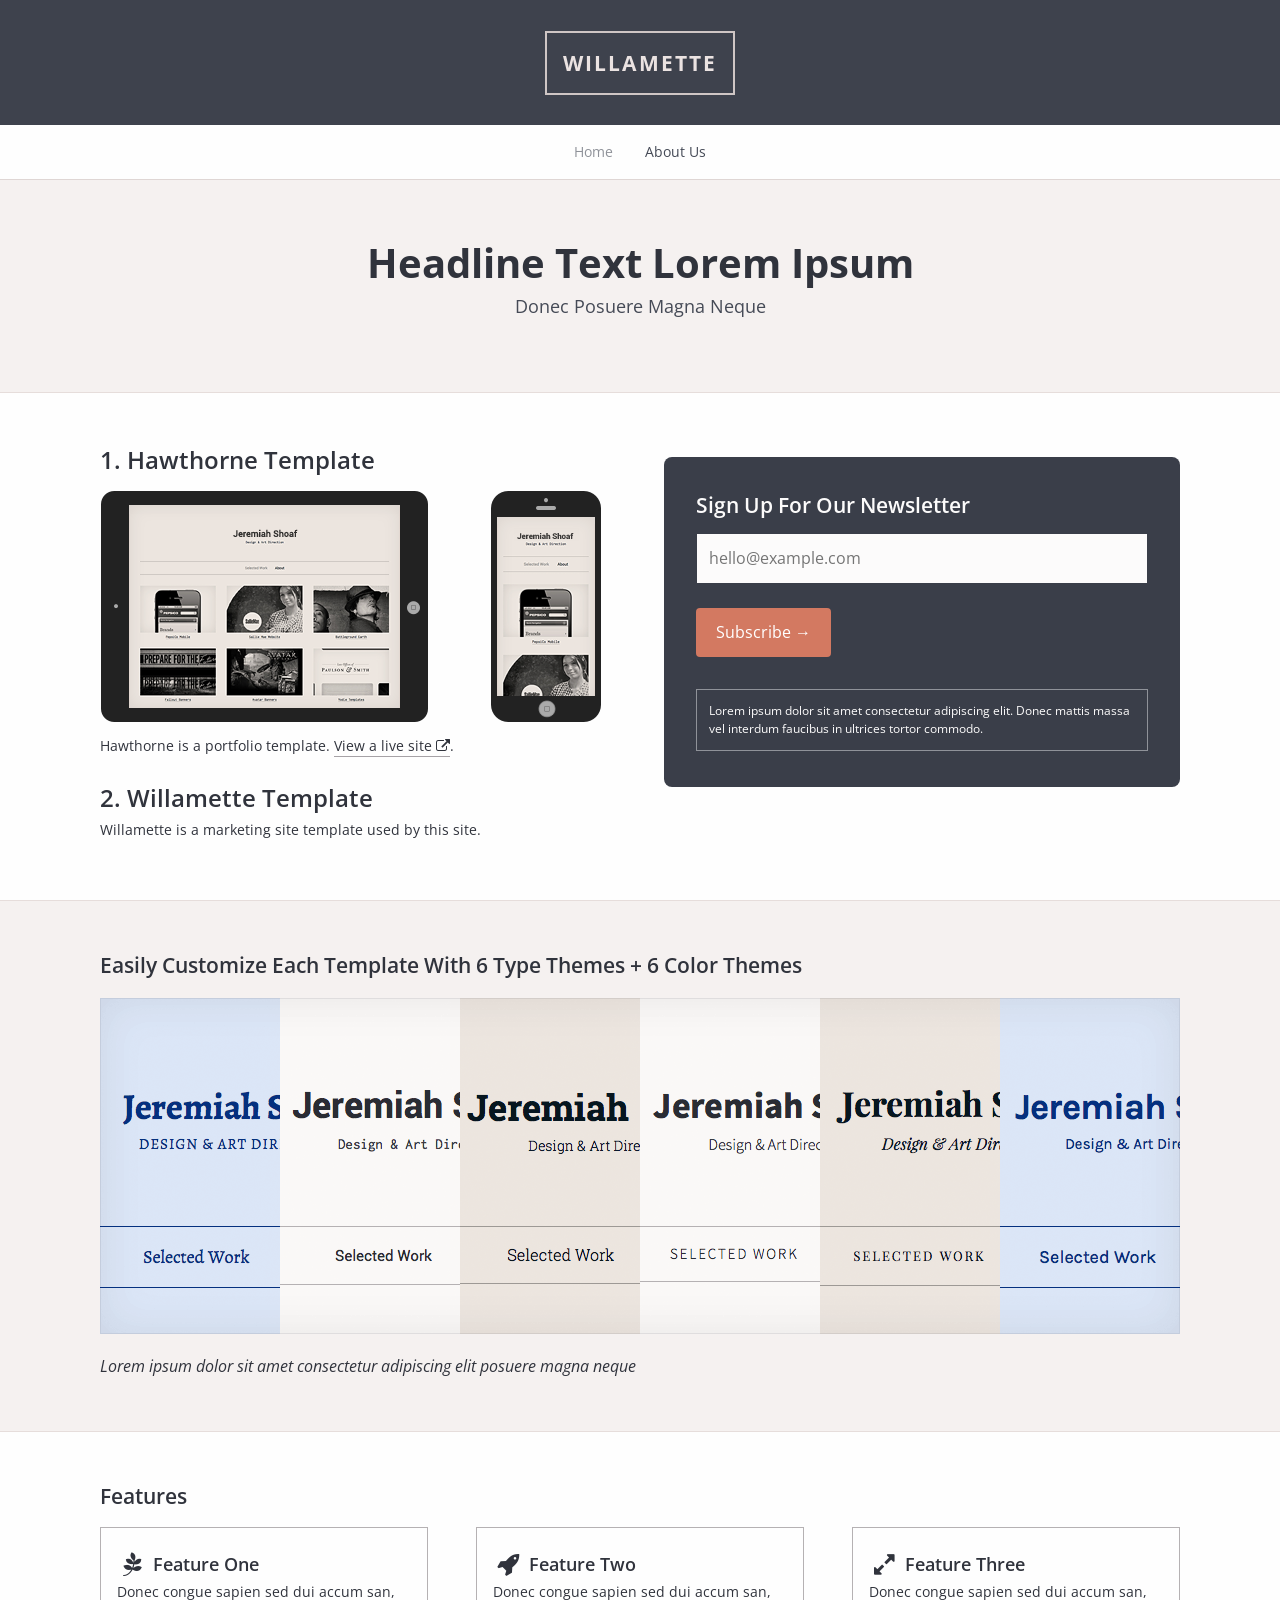
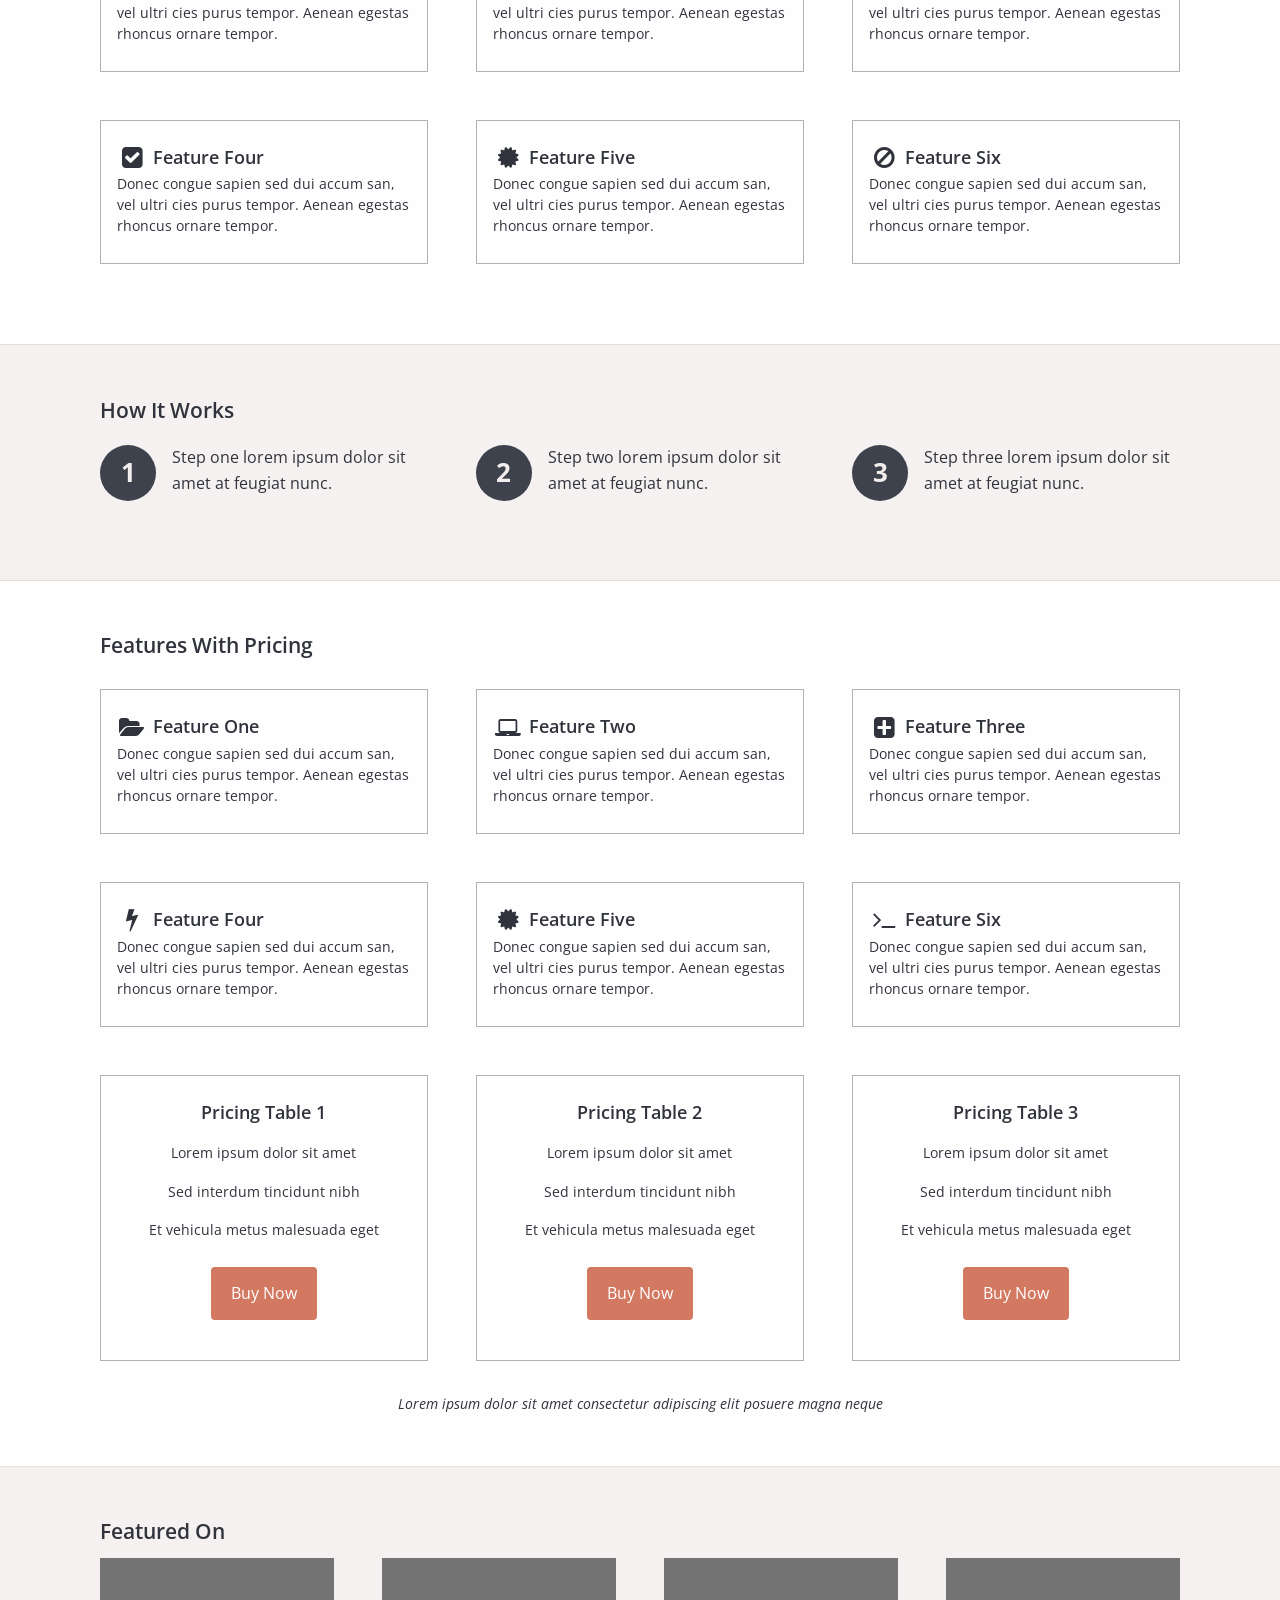
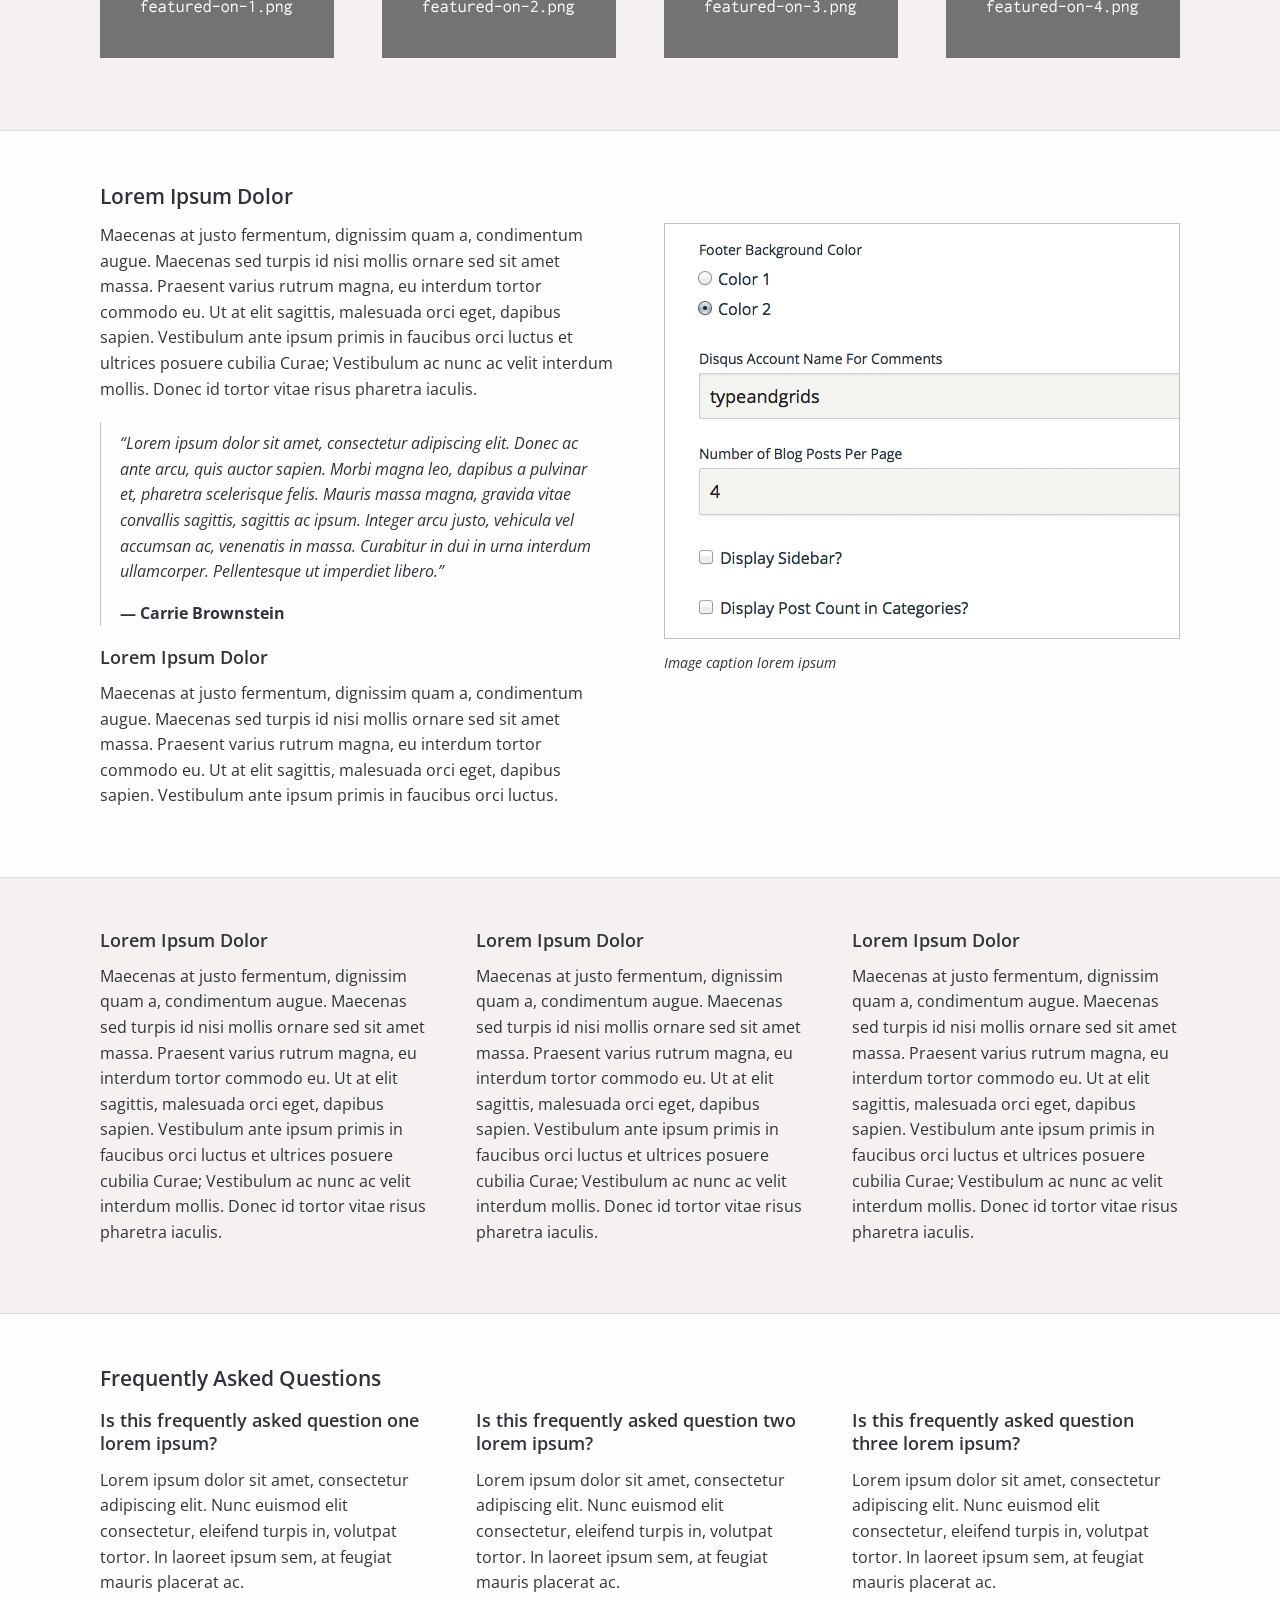
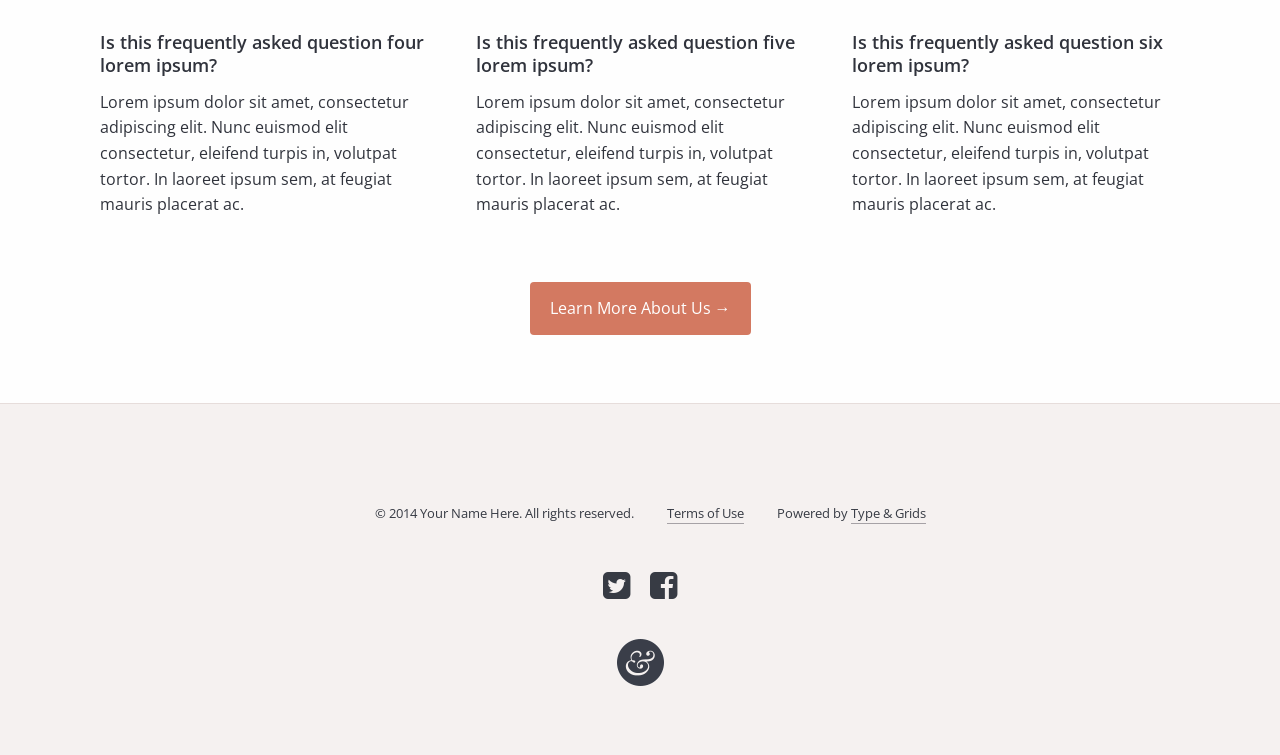
==== commit 5f2adea6: "Add files via upload" ====
--- a/index.html
+++ b/index.html
@@ -1,243 +1,386 @@
-<!DOCTYPE HTML>
-<!--
-	Striped by HTML5 UP
-	html5up.net | @ajlkn
-	Free for personal and commercial use under the CCA 3.0 license (html5up.net/license)
--->
-<html>
-	<head>
-		<title>Striped by HTML5 UP</title>
-		<meta charset="utf-8" />
-		<meta name="viewport" content="width=device-width, initial-scale=1" />
-		<!--[if lte IE 8]><script src="assets/js/ie/html5shiv.js"></script><![endif]-->
-		<link rel="stylesheet" href="assets/css/main.css" />
-		<!--[if lte IE 8]><link rel="stylesheet" href="assets/css/ie8.css" /><![endif]-->
-	</head>
-	<body>
-
-		<!-- Content -->
-			<div id="content">
-				<div class="inner">
-
-					<!-- Post -->
-						<article class="box post post-excerpt">
-							<header>
-								<!--
-									Note: Titles and subtitles will wrap automatically when necessary, so don't worry
-									if they get too long. You can also remove the <p> entirely if you don't
-									need a subtitle.
-								-->
-								<h2><a href="#">Welcome to Striped</a></h2>
-								<p>A free, fully responsive HTML5 site template by HTML5 UP</p>
-							</header>
-							<div class="info">
-								<!--
-									Note: The date should be formatted exactly as it's shown below. In particular, the
-									"least significant" characters of the month should be encapsulated in a <span>
-									element to denote what gets dropped in 1200px mode (eg. the "uary" in "January").
-									Oh, and if you don't need a date for a particular page or post you can simply delete
-									the entire "date" element.
-
-								-->
-								<span class="date"><span class="month">Jul<span>y</span></span> <span class="day">14</span><span class="year">, 2014</span></span>
-								<!--
-									Note: You can change the number of list items in "stats" to whatever you want.
-								-->
-								<ul class="stats">
-									<li><a href="#" class="icon fa-comment">16</a></li>
-									<li><a href="#" class="icon fa-heart">32</a></li>
-									<li><a href="#" class="icon fa-twitter">64</a></li>
-									<li><a href="#" class="icon fa-facebook">128</a></li>
-								</ul>
-							</div>
-							<a href="#" class="image featured"><img src="images/pic01.jpg" alt="" /></a>
-							<p>
-								<strong>Hello!</strong> You're looking at <strong>Striped</strong>, a fully responsive HTML5 site template designed by <a href="http://twitter.com/ajlkn">AJ</a>
-								for <a href="http://html5up.net">HTML5 UP</a> It features a clean, minimalistic design, styling for all basic page elements (including blockquotes, tables and lists), a
-								repositionable sidebar (left or right), and HTML5/CSS3 code designed for quick and easy customization (see code comments for details).
-							</p>
-							<p>
-								Striped is released for free under the <a href="http://html5up.net/license">Creative Commons Attribution license</a> so feel free to use it for personal projects
-								or even commercial ones &ndash; just be sure to credit <a href="http://html5up.net">HTML5 UP</a> for the design. If you like what you see here, be sure to check out
-								<a href="http://html5up.net">HTML5 UP</a> for more cool designs or follow me on <a href="http://twitter.com/ajlkn">Twitter</a> for new releases and updates.
-							</p>
-						</article>
-
-					<!-- Post -->
-						<article class="box post post-excerpt">
-							<header>
-								<h2><a href="#">Lorem ipsum dolor sit amet</a></h2>
-								<p>Feugiat interdum sed commodo ipsum consequat dolor nullam metus</p>
-							</header>
-							<div class="info">
-								<span class="date"><span class="month">Jul<span>y</span></span> <span class="day">8</span><span class="year">, 2014</span></span>
-								<ul class="stats">
-									<li><a href="#" class="icon fa-comment">16</a></li>
-									<li><a href="#" class="icon fa-heart">32</a></li>
-									<li><a href="#" class="icon fa-twitter">64</a></li>
-									<li><a href="#" class="icon fa-facebook">128</a></li>
-								</ul>
-							</div>
-							<a href="#" class="image featured"><img src="images/pic02.jpg" alt="" /></a>
-							<p>
-								Quisque vel sapien sit amet tellus elementum ultricies. Nunc vel orci turpis. Donec id malesuada metus.
-								Nunc nulla velit, fermentum quis interdum quis, tate etiam commodo lorem ipsum dolor sit amet dolore.
-								Quisque vel sapien sit amet tellus elementum ultricies. Nunc vel orci turpis. Donec id malesuada metus.
-								Nunc nulla velit, fermentum quis interdum quis, convallis eu sapien. Integer sed ipsum ante.
-							</p>
-						</article>
-
-					<!-- Pagination -->
-						<div class="pagination">
-							<!--<a href="#" class="button previous">Previous Page</a>-->
-							<div class="pages">
-								<a href="#" class="active">1</a>
-								<a href="#">2</a>
-								<a href="#">3</a>
-								<a href="#">4</a>
-								<span>&hellip;</span>
-								<a href="#">20</a>
-							</div>
-							<a href="#" class="button next">Next Page</a>
-						</div>
-
-				</div>
-			</div>
-
-		<!-- Sidebar -->
-			<div id="sidebar">
-
-				<!-- Logo -->
-					<h1 id="logo"><a href="#">STRIPED</a></h1>
-
-				<!-- Nav -->
-					<nav id="nav">
-						<ul>
-							<li class="current"><a href="#">Latest Post</a></li>
-							<li><a href="#">Archives</a></li>
-							<li><a href="#">About Me</a></li>
-							<li><a href="#">Contact Me</a></li>
-						</ul>
-					</nav>
-
-				<!-- Search -->
-					<section class="box search">
-						<form method="post" action="#">
-							<input type="text" class="text" name="search" placeholder="Search" />
-						</form>
-					</section>
-
-				<!-- Text -->
-					<section class="box text-style1">
-						<div class="inner">
-							<p>
-								<strong>Striped:</strong> A free and fully responsive HTML5 site
-								template designed by <a href="http://twitter.com/ajlkn">AJ</a> for <a href="http://html5up.net/">HTML5 UP</a>
-							</p>
-						</div>
-					</section>
-
-				<!-- Recent Posts -->
-					<section class="box recent-posts">
-						<header>
-							<h2>Recent Posts</h2>
-						</header>
-						<ul>
-							<li><a href="#">Lorem ipsum dolor</a></li>
-							<li><a href="#">Feugiat nisl aliquam</a></li>
-							<li><a href="#">Sed dolore magna</a></li>
-							<li><a href="#">Malesuada commodo</a></li>
-							<li><a href="#">Ipsum metus nullam</a></li>
-						</ul>
-					</section>
-
-				<!-- Recent Comments -->
-					<section class="box recent-comments">
-						<header>
-							<h2>Recent Comments</h2>
-						</header>
-						<ul>
-							<li>case on <a href="#">Lorem ipsum dolor</a></li>
-							<li>molly on <a href="#">Sed dolore magna</a></li>
-							<li>case on <a href="#">Sed dolore magna</a></li>
-						</ul>
-					</section>
-
-				<!-- Calendar -->
-					<section class="box calendar">
-						<div class="inner">
-							<table>
-								<caption>July 2014</caption>
-								<thead>
-									<tr>
-										<th scope="col" title="Monday">M</th>
-										<th scope="col" title="Tuesday">T</th>
-										<th scope="col" title="Wednesday">W</th>
-										<th scope="col" title="Thursday">T</th>
-										<th scope="col" title="Friday">F</th>
-										<th scope="col" title="Saturday">S</th>
-										<th scope="col" title="Sunday">S</th>
-									</tr>
-								</thead>
-								<tbody>
-									<tr>
-										<td colspan="4" class="pad"><span>&nbsp;</span></td>
-										<td><span>1</span></td>
-										<td><span>2</span></td>
-										<td><span>3</span></td>
-									</tr>
-									<tr>
-										<td><span>4</span></td>
-										<td><span>5</span></td>
-										<td><a href="#">6</a></td>
-										<td><span>7</span></td>
-										<td><span>8</span></td>
-										<td><span>9</span></td>
-										<td><a href="#">10</a></td>
-									</tr>
-									<tr>
-										<td><span>11</span></td>
-										<td><span>12</span></td>
-										<td><span>13</span></td>
-										<td class="today"><a href="#">14</a></td>
-										<td><span>15</span></td>
-										<td><span>16</span></td>
-										<td><span>17</span></td>
-									</tr>
-									<tr>
-										<td><span>18</span></td>
-										<td><span>19</span></td>
-										<td><span>20</span></td>
-										<td><span>21</span></td>
-										<td><span>22</span></td>
-										<td><a href="#">23</a></td>
-										<td><span>24</span></td>
-									</tr>
-									<tr>
-										<td><a href="#">25</a></td>
-										<td><span>26</span></td>
-										<td><span>27</span></td>
-										<td><span>28</span></td>
-										<td class="pad" colspan="3"><span>&nbsp;</span></td>
-									</tr>
-								</tbody>
-							</table>
-						</div>
-					</section>
-
-				<!-- Copyright -->
-					<ul id="copyright">
-						<li>&copy; Untitled.</li><li>Design: <a href="http://html5up.net">HTML5 UP</a></li>
-					</ul>
-
-			</div>
-
-		<!-- Scripts -->
-			<script src="assets/js/jquery.min.js"></script>
-			<script src="assets/js/skel.min.js"></script>
-			<script src="assets/js/util.js"></script>
-			<!--[if lte IE 8]><script src="assets/js/ie/respond.min.js"></script><![endif]-->
-			<script src="assets/js/main.js"></script>
-
-	</body>
+<!doctype html>
+<html class="no-js" lang="en">
+<head>
+<meta charset="utf-8" />
+<meta name="viewport" content="width=device-width, initial-scale=1.0" />
+
+<title>Willamette &mdash; Home</title>
+<meta name="description" content="Page description goes here">
+
+<!-- ******************************************************************************************
+Set the type and color theme here - the Pro version contains additional themes -->
+<link href="css/willamette_type1_color1.css" rel="stylesheet">
+<!--  ************************************************************************************* -->
+
+<link href="css/font-awesome.min.css" rel="stylesheet">
+<script src="js/vendor/modernizr.js"></script>
+
+</head>
+<body>
+
+<header>
+	<div class="row">
+		<div class="small-12 medium-12 large-12 columns">
+			<h2><a href="index.html">Willamette</a></h2>
+			<!--
+			<div class="logo">
+				<a href="index.html"><img src="img/logo.png" alt="Willamette" /></a>
+			</div>
+			-->
+		</div>
+	</div>
+</header>
+
+<nav>
+	<div class="row">
+		<div class="small-12 medium-12 large-12 columns">			
+			<ul>
+				<li><a href="index.html" class="current">Home</a></li>
+				<li><a href="about.html">About Us</a></li>
+			</ul>
+		</div>
+	</div>
+</nav>
+
+<div class="section-headline">
+	<div class="row">
+		<div class="small-12 medium-12 large-12 large-centered columns">
+			<h1>Headline Text Lorem Ipsum</h1>
+			<h5>Donec Posuere Magna Neque</h5>
+		</div>
+	</div>
+</div>
+
+<div class="section-hero section-bg-color1">
+	<div class="row">
+		<div class="small-12 medium-6 large-6 columns">
+			<div class="templates">
+				<h3>1. Hawthorne Template</h3>
+				<p><a href="http://www.jeremiahshoaf.com" target="_blank" class="no-underline"><img src="img/screenshots.png" alt="Hawthorne Template" /></a></p>
+				<p class="p-small">Hawthorne is a portfolio template. <a href="http://www.jeremiahshoaf.com" target="_blank">View a live site <i class="fa fa-external-link"></i></a>.</p>
+				<h3>2. Willamette Template</h3>
+				<p class="p-small">Willamette is a marketing site template used by this site.</p>
+			</div>
+		</div>
+		<div class="small-12 medium-6 large-6 columns">
+			<div class="download-box">
+				<h3>Sign Up For Our Newsletter</h3> 
+				<!-- Begin MailChimp Signup Form -->
+				<div id="mc_embed_signup">
+					<form action="http://typeandgrids.us7.list-manage.com/subscribe/post?u=ad6213c8bf237d18f2211dbf7&amp;id=ab2a48292f" method="post" id="mc-embedded-subscribe-form" name="mc-embedded-subscribe-form" class="validate" target="_blank" novalidate>			
+						<input type="email" placeholder="hello@example.com" value="" name="EMAIL" class="required email" id="mce-EMAIL">
+						<input type="submit" value="Subscribe &rarr;" name="subscribe" id="mc-embedded-subscribe" class="button round">
+					</form>
+				</div>
+				<!--End mc_embed_signup-->
+				<p class="p-smaller">
+					Lorem ipsum dolor sit amet consectetur adipiscing elit. Donec mattis massa vel interdum faucibus in ultrices tortor commodo.
+				</p>
+			</div>
+		</div>
+	</div>
+</div>
+
+<div class="section-one-img section-bg-color2">
+	<div class="row">
+		<div class="small-12 medium-12 large-12 columns">
+			<h3>Easily Customize Each Template With 6 Type Themes + 6 Color Themes</h3>
+			<img src="img/themes.png" alt="Type and color themes" />
+			<p><em>Lorem ipsum dolor sit amet consectetur adipiscing elit posuere magna neque</em></p>
+		</div>
+	</div>
+</div>
+
+<div class="section-features section-bg-color1">
+	<div class="row">
+		<div class="small-12 medium-12 large-12 columns">
+			<h3>Features</h3>
+		</div>
+	</div>
+	<div class="row">
+		<div class="small-12 medium-4 large-4 columns">
+			<div class="feature-box">
+				<h4><i class="fa fa-pagelines fa-lg fa-fw"></i> Feature One</h4>
+				<p>Donec congue sapien sed dui accum san, vel ultri cies purus tempor. Aenean egestas rhoncus ornare tempor.</p>
+			</div>
+		</div>
+		<div class="small-12 medium-4 large-4 columns">
+			<div class="feature-box">
+				<h4><i class="fa fa-rocket fa-lg fa-fw"></i> Feature Two</h4>
+				<p>Donec congue sapien sed dui accum san, vel ultri cies purus tempor. Aenean egestas rhoncus ornare tempor.</p>
+			</div>
+		</div>
+		<div class="small-12 medium-4 large-4 columns">
+			<div class="feature-box">
+				<h4><i class="fa fa-expand fa-lg fa-fw"></i> Feature Three</h4>
+				<p>Donec congue sapien sed dui accum san, vel ultri cies purus tempor. Aenean egestas rhoncus ornare tempor.</p>
+			</div>
+		</div>	
+	</div>
+	<div class="row">
+		<div class="small-12 medium-4 large-4 columns">
+			<div class="feature-box">
+				<h4><i class="fa fa-check-square fa-lg fa-fw"></i> Feature Four</h4>
+				<p>Donec congue sapien sed dui accum san, vel ultri cies purus tempor. Aenean egestas rhoncus ornare tempor.</p>
+			</div>
+		</div>
+		<div class="small-12 medium-4 large-4 columns">
+			<div class="feature-box">
+				<h4><i class="fa fa-certificate fa-lg fa-fw"></i> Feature Five</h4>
+				<p>Donec congue sapien sed dui accum san, vel ultri cies purus tempor. Aenean egestas rhoncus ornare tempor.</p>
+			</div>
+		</div>
+		<div class="small-12 medium-4 large-4 columns">
+			<div class="feature-box">
+				<h4><i class="fa fa-ban fa-lg fa-fw"></i> Feature Six</h4>
+				<p>Donec congue sapien sed dui accum san, vel ultri cies purus tempor. Aenean egestas rhoncus ornare tempor.</p>
+			</div>
+		</div>	
+	</div>
+</div>
+
+<div class="section-steps section-bg-color2">
+	<div class="row">
+		<div class="small-12 medium-12 large-12 columns">
+			<h3>How It Works</h3>
+		</div>
+	</div>
+	<div class="row">
+		<div class="small-12 medium-4 large-4 columns">
+			<div class="step-holder">
+				<div class="step"><div class="step-number">1</div></div>
+				<p>Step one lorem ipsum dolor sit amet at feugiat nunc.</p>
+			</div>
+		</div>
+		<div class="small-12 medium-4 large-4 columns">
+			<div class="step-holder">
+				<div class="step"><div class="step-number">2</div></div>
+				<p>Step two lorem ipsum dolor sit amet at feugiat nunc.</p>
+			</div>
+		</div>
+		<div class="small-12 medium-4 large-4 columns">
+			<div class="step-holder">
+				<div class="step"><div class="step-number">3</div></div>
+				<p>Step three lorem ipsum dolor sit amet at feugiat nunc.</p>
+			</div>
+		</div>
+	</div>
+</div>
+
+<div class="section-features-pricing section-bg-color1 ">
+	<div class="row">
+		<div class="small-12 medium-12 large-12 columns">
+			<h3 id="pricing">Features With Pricing</h3>
+		</div>
+	</div>
+	<div class="row">
+		<div class="small-12 medium-4 large-4 columns">
+			<div class="feature-box">
+				<h4><i class="fa fa-folder-open fa-lg fa-fw"></i> Feature One</h4>
+				<p>Donec congue sapien sed dui accum san, vel ultri cies purus tempor. Aenean egestas rhoncus ornare tempor.</p>
+			</div>
+		</div>
+		<div class="small-12 medium-4 large-4 columns">
+			<div class="feature-box">
+				<h4><i class="fa fa-laptop fa-lg fa-fw"></i> Feature Two</h4>
+				<p>Donec congue sapien sed dui accum san, vel ultri cies purus tempor. Aenean egestas rhoncus ornare tempor.</p>
+			</div>
+		</div>
+		<div class="small-12 medium-4 large-4 columns">
+			<div class="feature-box">
+				<h4><i class="fa fa-plus-square fa-lg fa-fw"></i> Feature Three</h4>
+				<p>Donec congue sapien sed dui accum san, vel ultri cies purus tempor. Aenean egestas rhoncus ornare tempor.</p>
+			</div>
+		</div>	
+	</div>
+	<div class="row">
+		<div class="small-12 medium-4 large-4 columns">
+			<div class="feature-box">
+				<h4><i class="fa fa-bolt fa-lg fa-fw"></i> Feature Four</h4>
+				<p>Donec congue sapien sed dui accum san, vel ultri cies purus tempor. Aenean egestas rhoncus ornare tempor.</p>
+			</div>
+		</div>
+		<div class="small-12 medium-4 large-4 columns">
+			<div class="feature-box">
+				<h4><i class="fa fa-certificate fa-lg fa-fw"></i> Feature Five</h4>
+				<p>Donec congue sapien sed dui accum san, vel ultri cies purus tempor. Aenean egestas rhoncus ornare tempor.</p>
+			</div>
+		</div>
+		<div class="small-12 medium-4 large-4 columns">
+			<div class="feature-box">
+				<h4><i class="fa fa-terminal fa-lg fa-fw"></i> Feature Six</h4>
+				<p>Donec congue sapien sed dui accum san, vel ultri cies purus tempor. Aenean egestas rhoncus ornare tempor.</p>
+			</div>
+		</div>	
+	</div>
+	<div class="row">
+		<div class="small-12 medium-4 large-4 columns">
+			<div class="feature-box pricing">
+				<h4>Pricing Table 1</h4>
+				<ul>
+					<li>Lorem ipsum dolor sit amet</li>
+					<li>Sed interdum tincidunt nibh</li>
+					<li>Et vehicula metus malesuada eget</li>
+				</ul>
+				<a href="#" class="button round">Buy Now</a>
+			</div>
+		</div>
+		<div class="small-12 medium-4 large-4 columns">
+			<div class="feature-box pricing">
+				<h4>Pricing Table 2</h4>
+				<ul>
+					<li>Lorem ipsum dolor sit amet</li>
+					<li>Sed interdum tincidunt nibh</li>
+					<li>Et vehicula metus malesuada eget</li>
+				</ul>
+				<a href="#" class="button round">Buy Now</a>
+			</div>
+		</div>
+		<div class="small-12 medium-4 large-4 columns">
+			<div class="feature-box pricing">
+				<h4>Pricing Table 3</h4>
+				<ul>
+					<li>Lorem ipsum dolor sit amet</li>
+					<li>Sed interdum tincidunt nibh</li>
+					<li>Et vehicula metus malesuada eget</li>
+				</ul>
+				<a href="#" class="button round">Buy Now</a>
+			</div>
+		</div>
+		<p class="pricing-footer p-small"><em>Lorem ipsum dolor sit amet consectetur adipiscing elit posuere magna neque</em></p>
+	</div>
+</div>
+
+<div class="section-four-img section-bg-color2">
+	<div class="row">
+		<div class="small-12 medium-12 large-12 columns">
+			<h3>Featured On</h3>
+			<ul class="small-block-grid-2 medium-block-grid-4 large-block-grid-4 inline-list-custom">
+				<li><img src="img/featured-on-1.png" alt="Featured On 1" /></li>
+				<li><img src="img/featured-on-2.png" alt="Featured On 2" /></li>
+				<li><img src="img/featured-on-3.png" alt="Featured On 3" /></li>
+				<li><img src="img/featured-on-4.png" alt="Featured On 4" /></li>
+			</ul>
+		</div>
+	</div>
+</div>
+
+<div class="section-html section-bg-color1">	
+	<div class="row">
+		<div class="small-12 medium-12 large-12 columns">
+			<h3>Lorem Ipsum Dolor</h3>
+		</div>
+	</div>
+	<div class="row">
+		<div class="small-12 medium-6 large-6 columns">
+			<p>
+				Maecenas at justo fermentum, dignissim quam a, condimentum augue. Maecenas sed turpis id nisi mollis ornare sed sit amet massa. Praesent varius rutrum magna, eu interdum tortor commodo eu. Ut at elit sagittis, malesuada orci eget, dapibus sapien. Vestibulum ante ipsum primis in faucibus orci luctus et ultrices posuere cubilia Curae; Vestibulum ac nunc ac velit interdum mollis. Donec id tortor vitae risus pharetra iaculis.
+			</p>
+			<blockquote>
+				<p>
+					&#8220;Lorem ipsum dolor sit amet, consectetur adipiscing elit. Donec ac ante arcu, quis auctor sapien. Morbi magna leo, dapibus a pulvinar et, pharetra scelerisque felis. Mauris massa magna, gravida vitae convallis sagittis, sagittis ac ipsum. Integer arcu justo, vehicula vel accumsan ac, venenatis in massa. Curabitur in dui in urna interdum ullamcorper. Pellentesque ut imperdiet libero.&#8221;
+					<cite>Carrie Brownstein</cite>
+				</p>
+			</blockquote>
+			<h4>Lorem Ipsum Dolor</h4>
+			<p>
+				Maecenas at justo fermentum, dignissim quam a, condimentum augue. Maecenas sed turpis id nisi mollis ornare sed sit amet massa. Praesent varius rutrum magna, eu interdum tortor commodo eu. Ut at elit sagittis, malesuada orci eget, dapibus sapien. Vestibulum ante ipsum primis in faucibus orci luctus.
+			</p>
+		</div>
+		<div class="small-12 medium-6 large-6 columns">
+			<p><img src="img/statamic-screenshot.png" alt="Control panel screenshot" /></p>
+			<p class="caption"><em>Image caption lorem ipsum</em></p>
+		</div>
+	</div>	
+</div>
+
+<div class="section-html section-bg-color2 ">	
+	<div class="row">
+		<div class="small-12 medium-4 large-4 columns">
+			<h4>Lorem Ipsum Dolor</h4>
+			<p>
+				Maecenas at justo fermentum, dignissim quam a, condimentum augue. Maecenas sed turpis id nisi mollis ornare sed sit amet massa. Praesent varius rutrum magna, eu interdum tortor commodo eu. Ut at elit sagittis, malesuada orci eget, dapibus sapien. Vestibulum ante ipsum primis in faucibus orci luctus et ultrices posuere cubilia Curae; Vestibulum ac nunc ac velit interdum mollis. Donec id tortor vitae risus pharetra iaculis.
+			</p>
+		</div>
+		<div class="small-12 medium-4 large-4 columns">
+			<h4>Lorem Ipsum Dolor</h4>
+			<p>
+				Maecenas at justo fermentum, dignissim quam a, condimentum augue. Maecenas sed turpis id nisi mollis ornare sed sit amet massa. Praesent varius rutrum magna, eu interdum tortor commodo eu. Ut at elit sagittis, malesuada orci eget, dapibus sapien. Vestibulum ante ipsum primis in faucibus orci luctus et ultrices posuere cubilia Curae; Vestibulum ac nunc ac velit interdum mollis. Donec id tortor vitae risus pharetra iaculis.
+			</p>
+		</div>
+		<div class="small-12 medium-4 large-4 columns">
+			<h4>Lorem Ipsum Dolor</h4>
+			<p>
+				Maecenas at justo fermentum, dignissim quam a, condimentum augue. Maecenas sed turpis id nisi mollis ornare sed sit amet massa. Praesent varius rutrum magna, eu interdum tortor commodo eu. Ut at elit sagittis, malesuada orci eget, dapibus sapien. Vestibulum ante ipsum primis in faucibus orci luctus et ultrices posuere cubilia Curae; Vestibulum ac nunc ac velit interdum mollis. Donec id tortor vitae risus pharetra iaculis.
+			</p>
+		</div>
+	</div>	
+</div>
+
+<div class="section-faq section-bg-color1">
+	<div class="row">
+		<div class="small-12 medium-12 large-12 columns">
+			<h3>Frequently Asked Questions</h3>
+			<ul class="small-block-grid-1 medium-block-grid-2 large-block-grid-3 questions inline-list-custom">
+				<li>
+					<h4>Is this frequently asked question one lorem ipsum?</h4>
+					<p>Lorem ipsum dolor sit amet, consectetur adipiscing elit. Nunc euismod elit consectetur, eleifend turpis in, volutpat tortor. In laoreet ipsum sem, at feugiat mauris placerat ac.</p>
+				</li>
+				<li>
+					<h4>Is this frequently asked question two lorem ipsum?</h4>
+					<p>Lorem ipsum dolor sit amet, consectetur adipiscing elit. Nunc euismod elit consectetur, eleifend turpis in, volutpat tortor. In laoreet ipsum sem, at feugiat mauris placerat ac.</p>
+				</li>
+				<li>
+					<h4>Is this frequently asked question three lorem ipsum?</h4>
+					<p>Lorem ipsum dolor sit amet, consectetur adipiscing elit. Nunc euismod elit consectetur, eleifend turpis in, volutpat tortor. In laoreet ipsum sem, at feugiat mauris placerat ac.</p>
+				</li>
+				<li>
+					<h4>Is this frequently asked question four lorem ipsum?</h4>
+					<p>Lorem ipsum dolor sit amet, consectetur adipiscing elit. Nunc euismod elit consectetur, eleifend turpis in, volutpat tortor. In laoreet ipsum sem, at feugiat mauris placerat ac.</p>
+				</li>
+				<li>
+					<h4>Is this frequently asked question five lorem ipsum?</h4>
+					<p>Lorem ipsum dolor sit amet, consectetur adipiscing elit. Nunc euismod elit consectetur, eleifend turpis in, volutpat tortor. In laoreet ipsum sem, at feugiat mauris placerat ac.</p>
+				</li>
+				<li>
+					<h4>Is this frequently asked question six lorem ipsum?</h4>
+					<p>Lorem ipsum dolor sit amet, consectetur adipiscing elit. Nunc euismod elit consectetur, eleifend turpis in, volutpat tortor. In laoreet ipsum sem, at feugiat mauris placerat ac.</p>
+				</li>
+				
+			</ul>
+			<div class="section-btn"><a href="about.html" class="button round">Learn More About Us &rarr;</a></div>
+		</div>
+	</div>
+</div>
+
+<footer class="section-bg-color2">
+	<div class="row">
+		<div class="small-12 medium-12 large-12 columns">
+			<ul>
+				<li>&copy; 2014 Your Name Here. All rights reserved.</li>
+				<li><a href="terms.html">Terms of Use</a></li>
+				
+				<!-- *****************************************************************************************
+				The "Powered by Type & Grids" link in the footer is required in the Free version
+				typeandgrids.com/pirates -->
+				<li>Powered by <a href="http://www.typeandgrids.com" target="_blank">Type &amp; Grids</a></li>
+				<!--  ************************************************************************************ -->
+				
+			</ul>			
+			<div class="social-icons">
+				<a href="http://www.twitter.com/typeandgrids" target="_blank"><i class="fa fa-twitter-square fa-2x"></i></a>
+<a href="http://www.facebook.com/typeandgrids" target="_blank"><i class="fa fa-facebook-square fa-2x"></i></a>
+				<div class="footer-badge">
+					<a href="index.html"><img src="img/footer-badge@2x.png" width="57" height="57" alt="Home" /></a>
+				</div>
+			</div>
+		</div>
+	</div>
+</footer>
+
+<script src="js/vendor/jquery.min.js"></script>
+<script src="js/foundation.min.js"></script>
+<script src="js/willamette.js"></script>
+
+</body>
 </html>
--- a/css/willamette_type1_color1.css
+++ b/css/willamette_type1_color1.css
@@ -0,0 +1,5723 @@
+@import url(http://fonts.googleapis.com/css?family=Open+Sans:400italic,600italic,700italic,800italic,400,600,700,800);
+/*==================================================================================================
+Foundation Variables
+==================================================================================================*/
+/*==================================================================================================
+Import
+==================================================================================================*/
+/*==================================================================================================
+Type Theme 01
+==================================================================================================*/
+/*==================================================================================================
+My Variables
+==================================================================================================*/
+/*==================================================================================================
+Blog Type Theme 01: Open Sans
+==================================================================================================*/
+/*==================================================================================================
+Foundation Variables
+==================================================================================================*/
+/*==================================================================================================
+Spacing Adjustments
+==================================================================================================*/
+/* line 114, ../scss/themes/_type_01.scss */
+header h2 a {
+  padding: 0.75em !important;
+}
+
+/* line 119, ../scss/themes/_type_01.scss */
+nav div div ul {
+  padding-top: 0.6em;
+  margin-bottom: 0.625em !important;
+}
+
+/* line 124, ../scss/themes/_type_01.scss */
+.button {
+  padding-top: 0.9em !important;
+  padding-bottom: 0.9em !important;
+}
+
+/* line 129, ../scss/themes/_type_01.scss */
+div.section-btn a.button {
+  padding-top: 1em !important;
+  padding-bottom: 1em !important;
+}
+
+/*==================================================================================================
+Color Theme 01
+==================================================================================================*/
+/*==================================================================================================
+Master Color Theme 01
+==================================================================================================*/
+/*==================================================================================================
+Foundation Variables
+==================================================================================================*/
+/*==================================================================================================
+My Variables
+==================================================================================================*/
+/*==================================================================================================
+Mixins
+==================================================================================================*/
+/*==================================================================================================
+Blog
+==================================================================================================*/
+/* line 28, ../scss/master/_blog.scss */
+aside.blog-sidebar h5 {
+  text-align: center;
+}
+
+/* line 32, ../scss/master/_blog.scss */
+aside.blog-sidebar h5, .related-posts h5 {
+  font-family: "Open Sans", "Helvetica Neue", Helvetica, Arial, sans-serif;
+  font-weight: bold;
+  font-style: normal;
+  font-size: 1.125rem;
+  line-height: 1.2;
+  letter-spacing: 0;
+  text-transform: none;
+  padding-bottom: 0.5em;
+}
+
+/* line 43, ../scss/master/_blog.scss */
+aside.blog-sidebar li, aside.blog-sidebar p {
+  font-family: "Open Sans", "Helvetica Neue", Helvetica, Arial, sans-serif;
+  font-weight: normal;
+  font-style: normal;
+  font-size: 1rem;
+  line-height: 1.6;
+  letter-spacing: 0;
+  text-transform: none;
+  list-style-type: none;
+  padding-bottom: 1em;
+  text-align: center;
+}
+
+/* line 56, ../scss/master/_blog.scss */
+aside.blog-sidebar ul {
+  margin-left: 0;
+}
+
+/* line 60, ../scss/master/_blog.scss */
+aside.blog-sidebar ul li {
+  list-style-type: none;
+  margin-left: 0;
+}
+
+/* line 65, ../scss/master/_blog.scss */
+aside.blog-sidebar ul li a, aside.blog-sidebar ul li a:hover, aside.blog-sidebar p a, aside.blog-sidebar p a:hover, article h1 a, article h1 a:hover {
+  border-bottom: none !important;
+  text-decoration: none;
+  -webkit-transition: color 0.2s ease-out;
+  -moz-transition: color 0.2s ease-out;
+  transition: color 0.2s ease-out;
+}
+
+/* line 71, ../scss/master/_blog.scss */
+article {
+  border-bottom: 1px solid #c6c0c0;
+  padding-bottom: 1.25em;
+  margin-bottom: 2.5em;
+}
+
+/* line 77, ../scss/master/_blog.scss */
+article h1, h1.archive-title {
+  font-family: "Open Sans", "Helvetica Neue", Helvetica, Arial, sans-serif;
+  font-weight: 800;
+  font-style: normal;
+  font-size: 1.5rem;
+  line-height: 1.3;
+  letter-spacing: 0;
+  text-transform: none;
+}
+
+/* line 87, ../scss/master/_blog.scss */
+article h6.date {
+  font-family: "Open Sans", "Helvetica Neue", Helvetica, Arial, sans-serif;
+  font-weight: normal;
+  font-style: italic;
+  font-size: 0.875rem;
+  line-height: 1.2;
+  letter-spacing: 0;
+  text-transform: none;
+  margin-bottom: 1.5em;
+}
+
+/* line 98, ../scss/master/_blog.scss */
+article p, article li {
+  font-family: "Open Sans", "Helvetica Neue", Helvetica, Arial, sans-serif;
+  font-size: 0.875rem;
+  line-height: 1.6;
+}
+
+/* line 104, ../scss/master/_blog.scss */
+article p a {
+  -webkit-transition: color 0.2s ease-out;
+  -moz-transition: color 0.2s ease-out;
+  transition: color 0.2s ease-out;
+}
+
+/* line 108, ../scss/master/_blog.scss */
+article p.byline {
+  font-family: "Open Sans", "Helvetica Neue", Helvetica, Arial, sans-serif;
+  font-weight: normal;
+  font-style: italic;
+  font-size: 0.875rem;
+  line-height: 1.2;
+  letter-spacing: 0;
+  text-transform: none;
+}
+
+/* line 118, ../scss/master/_blog.scss */
+article img {
+  padding-top: 0.5em;
+  padding-bottom: 0.5em;
+}
+
+/* line 123, ../scss/master/_blog.scss */
+article .caption {
+  margin-top: -1em;
+}
+
+/* line 128, ../scss/master/_blog.scss */
+.comments {
+  border-top: 1px solid #c6c0c0;
+  margin-top: 3em;
+  padding-top: 3em;
+  padding-bottom: 1em;
+}
+
+/* line 135, ../scss/master/_blog.scss */
+div div div article h2 {
+  font-family: "Open Sans", "Helvetica Neue", Helvetica, Arial, sans-serif;
+  font-weight: bold;
+  font-style: normal;
+  font-size: 1.3125rem;
+  line-height: 1.3;
+  letter-spacing: 0;
+  text-transform: none;
+  padding-bottom: 0.25em;
+}
+
+/* line 146, ../scss/master/_blog.scss */
+div div div article h3 {
+  font-weight: bold;
+  font-size: 0.875rem;
+}
+
+/* line 151, ../scss/master/_blog.scss */
+.related-posts {
+  margin-top: 2em;
+  margin-bottom: 1.5em;
+}
+
+/* line 156, ../scss/master/_blog.scss */
+.related-posts h5 {
+  margin-bottom: 0.25em;
+}
+
+/* line 160, ../scss/master/_blog.scss */
+.related-posts ul {
+  list-style-type: none;
+  margin-left: 0;
+}
+
+/* line 165, ../scss/master/_blog.scss */
+.related-posts ul li {
+  margin-left: 0;
+  line-height: 1.8;
+  font-family: "Open Sans", "Helvetica Neue", Helvetica, Arial, sans-serif;
+  font-weight: normal;
+  font-style: normal;
+  font-size: 1rem;
+  line-height: 1.6;
+  letter-spacing: 0;
+  text-transform: none;
+}
+
+/* line 177, ../scss/master/_blog.scss */
+h1.archive-title {
+  text-align: center;
+  margin-bottom: 1.25em;
+}
+
+/* line 182, ../scss/master/_blog.scss */
+.archive-item {
+  margin-bottom: 2em;
+}
+
+/* line 186, ../scss/master/_blog.scss */
+.archive-item h2 a {
+  -webkit-transition: border 0.2s ease-out;
+  -moz-transition: border 0.2s ease-out;
+  transition: border 0.2s ease-out;
+  -webkit-transition: color 0.2s ease-out;
+  -moz-transition: color 0.2s ease-out;
+  transition: color 0.2s ease-out;
+  border-bottom: 1px solid #a6a2a6;
+  padding-bottom: 2px;
+  text-decoration: none;
+}
+
+/* line 194, ../scss/master/_blog.scss */
+.archive-item h2 a:hover {
+  border-bottom: 1px solid #d37961;
+  -webkit-transition: color 0.2s ease-out;
+  -moz-transition: color 0.2s ease-out;
+  transition: color 0.2s ease-out;
+}
+
+/* line 199, ../scss/master/_blog.scss */
+.archive-item h2 {
+  font-family: "Open Sans", "Helvetica Neue", Helvetica, Arial, sans-serif;
+  font-weight: bold;
+  font-style: normal;
+  font-size: 1.125rem;
+  line-height: 1.7;
+  letter-spacing: 0;
+  text-transform: none;
+  text-align: center;
+}
+
+/* line 210, ../scss/master/_blog.scss */
+.archive-item h6.date {
+  font-family: "Open Sans", "Helvetica Neue", Helvetica, Arial, sans-serif;
+  font-weight: normal;
+  font-style: italic;
+  font-size: 0.875rem;
+  line-height: 1.3;
+  letter-spacing: 0;
+  text-transform: none;
+  text-align: center;
+  padding-top: 0.125em;
+}
+
+/* line 222, ../scss/master/_blog.scss */
+.pagination-custom {
+  margin-bottom: 2em;
+}
+
+/* line 226, ../scss/master/_blog.scss */
+.pagination-custom p span {
+  font-family: "Open Sans", "Helvetica Neue", Helvetica, Arial, sans-serif;
+  font-weight: bold;
+  font-style: normal;
+  font-size: 1rem;
+  line-height: 1.2;
+  letter-spacing: 0;
+  text-transform: none;
+  color: #8f9299;
+}
+
+/* line 237, ../scss/master/_blog.scss */
+.pagination-custom a, .pagination-custom a:hover {
+  border-bottom: none !important;
+  -webkit-transition: color 0.2s ease-out;
+  -moz-transition: color 0.2s ease-out;
+  transition: color 0.2s ease-out;
+}
+
+/* line 242, ../scss/master/_blog.scss */
+.pagination-left {
+  padding-right: 1em;
+}
+
+/*==================================================================================================
+Media Queries
+==================================================================================================*/
+@media only screen and (min-width: 40.063em) {
+  /* line 254, ../scss/master/_blog.scss */
+  aside.blog-sidebar h5 {
+    text-align: left;
+  }
+
+  /* line 258, ../scss/master/_blog.scss */
+  aside.blog-sidebar li, aside.blog-sidebar p {
+    text-align: left;
+  }
+
+  /* line 262, ../scss/master/_blog.scss */
+  article h1, h1.archive-title {
+    font-size: 2rem;
+  }
+
+  /* line 266, ../scss/master/_blog.scss */
+  article p, article li, div div div article h3 {
+    font-size: 1.125rem;
+  }
+}
+/*==================================================================================================
+Global
+==================================================================================================*/
+/* line 78, ../scss/_custom.scss */
+html {
+  background-color: #f5f1f0 !important;
+}
+
+/* line 82, ../scss/_custom.scss */
+a {
+  -webkit-transition: color 0.2s ease-out;
+  -moz-transition: color 0.2s ease-out;
+  transition: color 0.2s ease-out;
+}
+
+/* line 86, ../scss/_custom.scss */
+p a, li a, h1 a {
+  -webkit-transition: border 0.2s ease-out;
+  -moz-transition: border 0.2s ease-out;
+  transition: border 0.2s ease-out;
+  border-bottom: 1px solid #a6a2a6;
+  padding-bottom: 1px;
+}
+
+/* line 92, ../scss/_custom.scss */
+p a:hover, li a:hover, h1 a:hover {
+  -webkit-transition: color 0.2s ease-out;
+  -moz-transition: color 0.2s ease-out;
+  transition: color 0.2s ease-out;
+  color: #d37961;
+  border-bottom: 1px solid #d37961;
+}
+
+/* line 98, ../scss/_custom.scss */
+a img:hover {
+  border: none;
+}
+
+/* line 102, ../scss/_custom.scss */
+.button {
+  font-family: "Open Sans", "Helvetica Neue", Helvetica, Arial, sans-serif;
+  font-weight: 400;
+  font-style: normal;
+  font-size: 1rem !important;
+  line-height: 1.3;
+  letter-spacing: 0;
+  text-transform: none;
+  line-height: 1.3 !important;
+}
+
+/* line 113, ../scss/_custom.scss */
+a.button {
+  background-color: #d37961;
+  padding-top: 1em !important;
+  padding-bottom: 1em !important;
+}
+
+/* line 119, ../scss/_custom.scss */
+a.button:hover {
+  background-color: #454a56;
+}
+
+/* line 123, ../scss/_custom.scss */
+input.button, a.button {
+  padding-left: 1.25em;
+  padding-right: 1.25em;
+}
+
+/* line 128, ../scss/_custom.scss */
+.p-small, article .caption, .caption {
+  font-size: 0.875rem;
+  line-height: 1.5;
+}
+
+/* line 133, ../scss/_custom.scss */
+.p-smaller {
+  font-size: 0.75rem;
+  line-height: 1.5;
+}
+
+/* line 138, ../scss/_custom.scss */
+ul.inline-list-custom li {
+  margin-left: 0 !important;
+}
+
+/* line 142, ../scss/_custom.scss */
+ul li {
+  margin-left: 0.25em;
+  padding-bottom: 1em;
+}
+
+/* line 147, ../scss/_custom.scss */
+ol li {
+  margin-left: 0.25em;
+  padding-bottom: 1em;
+}
+
+/* line 152, ../scss/_custom.scss */
+.boxed {
+  border: 1px solid #b5b1b3;
+  padding: 1em;
+}
+
+/* line 157, ../scss/_custom.scss */
+div hr {
+  margin-top: 2em;
+  margin-bottom: 2em;
+}
+
+/* line 162, ../scss/_custom.scss */
+.row blockquote {
+  border-left: 1px solid #c6c0c0;
+}
+
+/* line 166, ../scss/_custom.scss */
+.row blockquote p, .row blockquote {
+  color: #30333c;
+  font-style: italic;
+}
+
+/* line 171, ../scss/_custom.scss */
+.row blockquote p cite a {
+  color: #30333c;
+}
+
+/* line 175, ../scss/_custom.scss */
+.row blockquote p cite a:hover {
+  color: #d37961;
+}
+
+/* line 179, ../scss/_custom.scss */
+.row blockquote cite {
+  font-weight: bold;
+  font-style: normal;
+  color: #30333c;
+  font-size: 1em;
+  margin-top: 1em;
+}
+
+/* line 187, ../scss/_custom.scss */
+div h1, div h2, div h3, div h4, div h5, div h6 {
+  font-weight: bold;
+}
+
+/* line 191, ../scss/_custom.scss */
+div div div h3 {
+  font-family: "Open Sans", "Helvetica Neue", Helvetica, Arial, sans-serif;
+  font-weight: 600;
+  font-style: normal;
+  font-size: 1.3125rem;
+  line-height: 1.3;
+  letter-spacing: 0;
+  text-transform: none;
+  margin-bottom: 0.625em;
+}
+
+/* line 202, ../scss/_custom.scss */
+div div div h4 {
+  font-family: "Open Sans", "Helvetica Neue", Helvetica, Arial, sans-serif;
+  font-weight: 600;
+  font-style: normal;
+  font-size: 1.125rem;
+  line-height: 1.3;
+  letter-spacing: 0;
+  text-transform: none;
+  margin-bottom: 0.625em;
+}
+
+/* line 213, ../scss/_custom.scss */
+.caption {
+  margin-top: -0.5em;
+}
+
+/* line 218, ../scss/_custom.scss */
+.social-inline {
+  margin-left: 0;
+}
+
+/* line 222, ../scss/_custom.scss */
+.social-inline li {
+  display: block;
+  float: left;
+  margin-left: 0;
+  margin-right: 1.5em;
+  vertical-align: top !important;
+}
+
+/* line 230, ../scss/_custom.scss */
+.social-inline li:first-child {
+  margin-right: 0;
+}
+
+/* line 234, ../scss/_custom.scss */
+.social-inline li span {
+  vertical-align: top !important;
+}
+
+/*==================================================================================================
+Header & Nav
+==================================================================================================*/
+/* line 244, ../scss/_custom.scss */
+header {
+  background-color: #3e424d;
+  padding-top: 3em;
+  padding-bottom: 2.5em;
+}
+
+/* line 250, ../scss/_custom.scss */
+header div.logo {
+  text-align: center;
+}
+
+/* line 254, ../scss/_custom.scss */
+header h2 {
+  font-family: "Open Sans", "Helvetica Neue", Helvetica, Arial, sans-serif;
+  font-weight: bold;
+  font-style: normal;
+  font-size: 1.125rem;
+  line-height: 1.2;
+  letter-spacing: 0.1em;
+  text-transform: uppercase;
+  text-align: center;
+  color: #ebe3e2;
+}
+
+/* line 266, ../scss/_custom.scss */
+header h2 a {
+  text-decoration: none;
+  color: #ebe3e2;
+  padding: 0.5em;
+  border: 2px solid #cfc6c5;
+}
+
+/* line 273, ../scss/_custom.scss */
+header h2 a:hover, header h2 a:focus {
+  color: #ebe3e2;
+}
+
+/* line 277, ../scss/_custom.scss */
+nav {
+  background-color: #fefefe;
+  border-top: 1px solid #3e424d;
+  border-bottom: 1px solid #dfd6d4;
+  -webkit-transition: background-color 0.3s ease-out !important;
+  -moz-transition: background-color 0.3s ease-out !important;
+  transition: background-color 0.3s ease-out !important;
+}
+
+/* line 284, ../scss/_custom.scss */
+nav ul {
+  text-align: center;
+  padding-top: 0.6em;
+  margin-bottom: 0.4em;
+  margin-left: 0;
+}
+
+/* line 291, ../scss/_custom.scss */
+nav ul li {
+  font-family: "Open Sans", "Helvetica Neue", Helvetica, Arial, sans-serif;
+  font-weight: normal;
+  font-style: normal;
+  font-size: 0.875rem;
+  line-height: 2.4;
+  letter-spacing: 0;
+  text-transform: none;
+  display: inline-block;
+  padding-left: 1em;
+  margin-right: 1em;
+  margin-left: 0;
+  padding-bottom: 0;
+}
+
+/* line 306, ../scss/_custom.scss */
+nav li a {
+  color: #454a56 !important;
+  -webkit-transition: color 0.2s ease-out;
+  -moz-transition: color 0.2s ease-out;
+  transition: color 0.2s ease-out;
+}
+
+/* line 311, ../scss/_custom.scss */
+nav li a:hover {
+  color: #d37961 !important;
+}
+
+/* line 315, ../scss/_custom.scss */
+nav ul li a, nav ul li a:hover {
+  border: none;
+}
+
+/* line 319, ../scss/_custom.scss */
+a.current {
+  color: #8f9299 !important;
+  pointer-events: none;
+  border-bottom: none;
+}
+
+/* line 325, ../scss/_custom.scss */
+a.current:hover {
+  color: #8f9299 !important;
+}
+
+/* line 329, ../scss/_custom.scss */
+p a {
+  -webkit-transition: color 0.2s ease-out;
+  -moz-transition: color 0.2s ease-out;
+  transition: color 0.2s ease-out;
+}
+
+/*==================================================================================================
+Body
+==================================================================================================*/
+/* line 338, ../scss/_custom.scss */
+.first-row {
+  padding-top: 4em;
+  padding-bottom: 4em;
+}
+
+/* line 343, ../scss/_custom.scss */
+.section-headline {
+  background-color: #f5f1f0 !important;
+  padding-top: 3.5em;
+  padding-bottom: 0.75em;
+  -webkit-transition: background-color 0.3s ease-out !important;
+  -moz-transition: background-color 0.3s ease-out !important;
+  transition: background-color 0.3s ease-out !important;
+}
+
+/* line 350, ../scss/_custom.scss */
+.section-bg-color1 {
+  background-color: #fefefe;
+}
+
+/* line 354, ../scss/_custom.scss */
+.section-bg-color2 {
+  background-color: #f5f1f0;
+}
+
+/* line 358, ../scss/_custom.scss */
+.section-headline h1 {
+  font-family: "Open Sans", "Helvetica Neue", Helvetica, Arial, sans-serif;
+  font-weight: bold;
+  font-style: normal;
+  font-size: 1.875rem;
+  line-height: 1.2;
+  letter-spacing: 0;
+  text-transform: none;
+  text-align: center;
+  color: #30333c;
+}
+
+/* line 370, ../scss/_custom.scss */
+.section-headline h1 a {
+  color: #30333c;
+}
+
+/* line 374, ../scss/_custom.scss */
+.section-headline h1 a:hover {
+  color: #d37961;
+}
+
+/* line 378, ../scss/_custom.scss */
+.section-headline h5 {
+  font-family: "Open Sans", "Helvetica Neue", Helvetica, Arial, sans-serif;
+  font-weight: normal;
+  font-style: normal;
+  font-size: 1.125rem;
+  line-height: 1.3;
+  letter-spacing: 0;
+  text-transform: none;
+  text-align: center;
+  color: #454a56;
+  padding-bottom: 3em;
+}
+
+/* line 391, ../scss/_custom.scss */
+.section-hero {
+  padding-top: 4em;
+  padding-bottom: 2.5em;
+  border-top: 1px solid #e6dddb;
+  -webkit-transition: background-color 0.3s ease-out !important;
+  -moz-transition: background-color 0.3s ease-out !important;
+  transition: background-color 0.3s ease-out !important;
+}
+
+/* line 398, ../scss/_custom.scss */
+a.no-underline, a.no-underline:hover {
+  border-bottom: none;
+  text-decoration: none;
+}
+
+/* line 403, ../scss/_custom.scss */
+.templates {
+  margin-top: -1em;
+  margin-bottom: 1em;
+  -webkit-transition: background-color 0.3s ease-out !important;
+  -moz-transition: background-color 0.3s ease-out !important;
+  transition: background-color 0.3s ease-out !important;
+}
+
+/* line 409, ../scss/_custom.scss */
+.templates h3 {
+  font-size: 1.5rem !important;
+  margin-bottom: 0.25em;
+}
+
+/* line 414, ../scss/_custom.scss */
+.templates h3:nth-of-type(2) {
+  padding-top: 0.25em;
+}
+
+/* line 418, ../scss/_custom.scss */
+.section-hero img {
+  margin-top: 0.25em;
+  margin-bottom: -0.75em;
+}
+
+/* line 423, ../scss/_custom.scss */
+.section-one-img {
+  padding-top: 3em;
+  padding-bottom: 2em;
+  border-top: 1px solid #e6dddb;
+  -webkit-transition: background-color 0.3s ease-out !important;
+  -moz-transition: background-color 0.3s ease-out !important;
+  transition: background-color 0.3s ease-out !important;
+}
+
+/* line 430, ../scss/_custom.scss */
+.section-one-img h3 {
+  padding-bottom: 0.25em;
+}
+
+/* line 434, ../scss/_custom.scss */
+.section-one-img p {
+  padding-top: 1.25em;
+}
+
+/* line 438, ../scss/_custom.scss */
+.section-four-img {
+  padding-top: 3em;
+  padding-bottom: 3.5em;
+  border-top: 1px solid #e6dddb;
+}
+
+/* line 444, ../scss/_custom.scss */
+.section-four-img div div ul li {
+  margin-bottom: 0;
+  padding-bottom: 1em;
+}
+
+/* line 449, ../scss/_custom.scss */
+.section-four-img p {
+  padding-top: 0;
+}
+
+/* line 453, ../scss/_custom.scss */
+.section-features {
+  padding-top: 3em;
+  padding-bottom: 3em;
+  border-top: 1px solid #e6dddb;
+}
+
+/* line 459, ../scss/_custom.scss */
+.section-features h3 {
+  margin-bottom: 0;
+}
+
+/* line 463, ../scss/_custom.scss */
+.feature-box {
+  border: 1px solid #b5b1b3;
+  padding: 1em;
+  padding-bottom: 1.25em;
+  margin-top: 1em;
+  margin-bottom: 2em;
+}
+
+/* line 471, ../scss/_custom.scss */
+div div div .feature-box h4 {
+  margin-top: 0.5em;
+  margin-bottom: 0.25em;
+  padding-bottom: 0;
+}
+
+/* line 477, ../scss/_custom.scss */
+.feature-box p, .feature-box li {
+  font-size: 0.875rem;
+  line-height: 1.5;
+  margin-bottom: 0.5em;
+}
+
+/* line 483, ../scss/_custom.scss */
+.section-steps {
+  padding-top: 3em;
+  padding-bottom: 3em;
+  border-top: 1px solid #e6dddb;
+}
+
+/* line 489, ../scss/_custom.scss */
+.step-holder {
+  padding-top: 0.5em;
+  padding-bottom: 1em;
+}
+
+/* line 494, ../scss/_custom.scss */
+.step {
+  float: left;
+  margin-right: 1em;
+  margin-bottom: 0;
+  border-radius: 50%;
+  width: 3.5em;
+  height: 3.5em;
+  background-color: #3e424d;
+  display: table;
+}
+
+/* line 505, ../scss/_custom.scss */
+.step-number {
+  font-family: "Open Sans", "Helvetica Neue", Helvetica, Arial, sans-serif;
+  font-weight: bold;
+  font-style: normal;
+  font-size: 1.625rem;
+  line-height: 1.3;
+  letter-spacing: 0;
+  text-transform: none;
+  color: #f2eeed;
+  text-align: center;
+  padding: 0;
+  margin: 0;
+  display: table-cell;
+  vertical-align: middle;
+}
+
+/* line 521, ../scss/_custom.scss */
+.section-features-pricing {
+  padding-top: 3em;
+  padding-bottom: 2em;
+  border-top: 1px solid #e6dddb;
+}
+
+/* line 527, ../scss/_custom.scss */
+.pricing {
+  text-align: center;
+}
+
+/* line 531, ../scss/_custom.scss */
+div div div.pricing h4 {
+  margin-bottom: 1em;
+}
+
+/* line 535, ../scss/_custom.scss */
+.pricing ul {
+  list-style-type: none;
+  margin-left: 0;
+}
+
+/* line 540, ../scss/_custom.scss */
+.pricing ul li {
+  margin-left: 0 !important;
+  padding-left: 0 !important;
+  margin-bottom: 0.75em;
+  padding-bottom: 0.5em;
+}
+
+/* line 547, ../scss/_custom.scss */
+.pricing-footer {
+  text-align: center;
+}
+
+/* line 551, ../scss/_custom.scss */
+.section-html {
+  padding-top: 3em;
+  padding-bottom: 3em;
+  border-top: 1px solid #e6dddb;
+}
+
+/* line 557, ../scss/_custom.scss */
+.section-faq {
+  padding-top: 3em;
+  padding-bottom: 3em;
+  border-top: 1px solid #e6dddb;
+}
+
+/* line 563, ../scss/_custom.scss */
+.questions li p {
+  margin-top: 0.75em;
+  margin-bottom: -1em;
+}
+
+/* line 568, ../scss/_custom.scss */
+.section-btn {
+  padding-top: 2em;
+  text-align: center;
+}
+
+/* line 573, ../scss/_custom.scss */
+.section-btn .button {
+  background-color: #d37961;
+  padding-top: 1em !important;
+  padding-bottom: 1em !important;
+}
+
+/* line 579, ../scss/_custom.scss */
+.section-btn .button:hover {
+  background-color: #454a56;
+}
+
+/*==================================================================================================
+Download Box
+==================================================================================================*/
+/* line 589, ../scss/_custom.scss */
+.download-box {
+  background-color: #3a3e49;
+  padding: 2em;
+  padding-bottom: 1em;
+  border-radius: 8px;
+  -webkit-transition: background-color 0.3s ease-out !important;
+  -moz-transition: background-color 0.3s ease-out !important;
+  transition: background-color 0.3s ease-out !important;
+}
+
+/* line 597, ../scss/_custom.scss */
+.download-box .button {
+  background-color: #d37961;
+}
+
+/* line 601, ../scss/_custom.scss */
+.download-box h3, .download-box p {
+  color: #fcfbfb;
+}
+
+/* line 605, ../scss/_custom.scss */
+.download-box p.p-small, .download-box p.caption {
+  margin-top: -0.5em;
+}
+
+/* line 609, ../scss/_custom.scss */
+.download-box .button:hover, .download-box .button:focus {
+  background-color: #7c8088 !important;
+  border: none;
+}
+
+/* line 614, ../scss/_custom.scss */
+.download-box .p-smaller {
+  margin-top: 1em;
+  border: 1px solid #8f9299;
+  padding: 1em;
+}
+
+/*==================================================================================================
+Footer
+==================================================================================================*/
+/* line 626, ../scss/_custom.scss */
+footer {
+  padding-top: 6em;
+  padding-bottom: 4em;
+  border-top: 1px solid #e6dddb;
+}
+
+/* line 632, ../scss/_custom.scss */
+footer ul {
+  text-align: center;
+}
+
+/* line 636, ../scss/_custom.scss */
+footer li {
+  font-family: "Open Sans", "Helvetica Neue", Helvetica, Arial, sans-serif;
+  font-weight: normal;
+  font-style: normal;
+  font-size: 0.8125rem;
+  line-height: 1.7;
+  letter-spacing: 0;
+  text-transform: none;
+  display: inline-block;
+  padding-left: 1em;
+  margin-right: 1em;
+  color: #373b44;
+  margin-bottom: 1em;
+}
+
+/* line 651, ../scss/_custom.scss */
+footer li a {
+  color: #373b44;
+  -webkit-transition: color 0.2s ease-out;
+  -moz-transition: color 0.2s ease-out;
+  transition: color 0.2s ease-out;
+}
+
+/* line 656, ../scss/_custom.scss */
+footer div.social-icons {
+  text-align: center;
+}
+
+/* line 660, ../scss/_custom.scss */
+footer div.social-icons i {
+  padding-left: 0.25em;
+  padding-right: 0.25em;
+  color: #373b44;
+  border: none !important;
+  text-shadow: none !important;
+  box-shadow: none !important;
+  -webkit-box-shadow: none !important;
+}
+
+/* line 670, ../scss/_custom.scss */
+footer div.social-icons a:hover i {
+  color: #d37961;
+  -webkit-transition: color 0.2s ease-out;
+  -moz-transition: color 0.2s ease-out;
+  transition: color 0.2s ease-out;
+}
+
+/* line 675, ../scss/_custom.scss */
+footer div.social-icons a i {
+  -webkit-transition: color 0.2s ease-out;
+  -moz-transition: color 0.2s ease-out;
+  transition: color 0.2s ease-out;
+}
+
+/* line 679, ../scss/_custom.scss */
+.footer-badge {
+  text-align: center;
+  padding-top: 2em;
+}
+
+/*==================================================================================================
+Media Queries
+==================================================================================================*/
+@media only screen and (min-width: 40.063em) {
+  /* line 692, ../scss/_custom.scss */
+  header h2 {
+    font-size: 1.3125rem;
+  }
+
+  /* line 696, ../scss/_custom.scss */
+  .section-headline h1 {
+    font-size: 2.5rem;
+  }
+}
+/* line 288, ../bower_components/foundation/scss/foundation/components/_global.scss */
+meta.foundation-mq-small {
+  font-family: "/only screen and (max-width: 40em)/";
+  width: 0em;
+}
+
+/* line 293, ../bower_components/foundation/scss/foundation/components/_global.scss */
+meta.foundation-mq-medium {
+  font-family: "/only screen and (min-width:40.063em) and (max-width:64em)/";
+  width: 40.063em;
+}
+
+/* line 298, ../bower_components/foundation/scss/foundation/components/_global.scss */
+meta.foundation-mq-large {
+  font-family: "/only screen and (min-width:64.063em)/";
+  width: 64.063em;
+}
+
+/* line 303, ../bower_components/foundation/scss/foundation/components/_global.scss */
+meta.foundation-mq-xlarge {
+  font-family: "/only screen and (min-width:90.063em)/";
+  width: 90.063em;
+}
+
+/* line 308, ../bower_components/foundation/scss/foundation/components/_global.scss */
+meta.foundation-mq-xxlarge {
+  font-family: "/only screen and (min-width:120.063em)/";
+  width: 120.063em;
+}
+
+/* line 318, ../bower_components/foundation/scss/foundation/components/_global.scss */
+*,
+*:before,
+*:after {
+  -moz-box-sizing: border-box;
+  -webkit-box-sizing: border-box;
+  box-sizing: border-box;
+}
+
+/* line 323, ../bower_components/foundation/scss/foundation/components/_global.scss */
+html,
+body {
+  font-size: 100%;
+}
+
+/* line 326, ../bower_components/foundation/scss/foundation/components/_global.scss */
+body {
+  background: #f5f1f0;
+  color: #30333c;
+  padding: 0;
+  margin: 0;
+  font-family: "Open Sans", "Helvetica Neue", Helvetica, Arial, sans-serif;
+  font-weight: normal;
+  font-style: normal;
+  line-height: 1;
+  position: relative;
+  cursor: "default";
+}
+
+/* line 339, ../bower_components/foundation/scss/foundation/components/_global.scss */
+a:hover {
+  cursor: pointer;
+}
+
+/* line 344, ../bower_components/foundation/scss/foundation/components/_global.scss */
+img,
+object,
+embed {
+  max-width: 100%;
+  height: auto;
+}
+
+/* line 347, ../bower_components/foundation/scss/foundation/components/_global.scss */
+object,
+embed {
+  height: 100%;
+}
+
+/* line 348, ../bower_components/foundation/scss/foundation/components/_global.scss */
+img {
+  -ms-interpolation-mode: bicubic;
+}
+
+/* line 354, ../bower_components/foundation/scss/foundation/components/_global.scss */
+#map_canvas img,
+#map_canvas embed,
+#map_canvas object,
+.map_canvas img,
+.map_canvas embed,
+.map_canvas object {
+  max-width: none !important;
+}
+
+/* line 359, ../bower_components/foundation/scss/foundation/components/_global.scss */
+.left {
+  float: left !important;
+}
+
+/* line 360, ../bower_components/foundation/scss/foundation/components/_global.scss */
+.right {
+  float: right !important;
+}
+
+/* line 361, ../bower_components/foundation/scss/foundation/components/_global.scss */
+.clearfix {
+  *zoom: 1;
+}
+/* line 166, ../bower_components/foundation/scss/foundation/components/_global.scss */
+.clearfix:before, .clearfix:after {
+  content: " ";
+  display: table;
+}
+/* line 167, ../bower_components/foundation/scss/foundation/components/_global.scss */
+.clearfix:after {
+  clear: both;
+}
+
+/* line 362, ../bower_components/foundation/scss/foundation/components/_global.scss */
+.text-left {
+  text-align: left !important;
+}
+
+/* line 363, ../bower_components/foundation/scss/foundation/components/_global.scss */
+.text-right {
+  text-align: right !important;
+}
+
+/* line 364, ../bower_components/foundation/scss/foundation/components/_global.scss */
+.text-center {
+  text-align: center !important;
+}
+
+/* line 365, ../bower_components/foundation/scss/foundation/components/_global.scss */
+.text-justify {
+  text-align: justify !important;
+}
+
+/* line 366, ../bower_components/foundation/scss/foundation/components/_global.scss */
+.hide {
+  display: none;
+}
+
+/* line 372, ../bower_components/foundation/scss/foundation/components/_global.scss */
+.antialiased {
+  -webkit-font-smoothing: antialiased;
+}
+
+/* line 375, ../bower_components/foundation/scss/foundation/components/_global.scss */
+img {
+  display: inline-block;
+  vertical-align: middle;
+}
+
+/* line 385, ../bower_components/foundation/scss/foundation/components/_global.scss */
+textarea {
+  height: auto;
+  min-height: 50px;
+}
+
+/* line 388, ../bower_components/foundation/scss/foundation/components/_global.scss */
+select {
+  width: 100%;
+}
+
+/* line 69, ../bower_components/foundation/scss/foundation/components/_block-grid.scss */
+[class*="block-grid-"] {
+  display: block;
+  padding: 0;
+  margin: 0 -1.5em;
+  *zoom: 1;
+}
+/* line 166, ../bower_components/foundation/scss/foundation/components/_global.scss */
+[class*="block-grid-"]:before, [class*="block-grid-"]:after {
+  content: " ";
+  display: table;
+}
+/* line 167, ../bower_components/foundation/scss/foundation/components/_global.scss */
+[class*="block-grid-"]:after {
+  clear: both;
+}
+/* line 35, ../bower_components/foundation/scss/foundation/components/_block-grid.scss */
+[class*="block-grid-"] > li {
+  display: inline;
+  height: auto;
+  float: left;
+  padding: 0 1.5em 3em;
+}
+
+@media only screen {
+  /* line 44, ../bower_components/foundation/scss/foundation/components/_block-grid.scss */
+  .small-block-grid-1 > li {
+    width: 100%;
+    padding: 0 1.5em 3em;
+  }
+  /* line 48, ../bower_components/foundation/scss/foundation/components/_block-grid.scss */
+  .small-block-grid-1 > li:nth-of-type(n) {
+    clear: none;
+  }
+  /* line 49, ../bower_components/foundation/scss/foundation/components/_block-grid.scss */
+  .small-block-grid-1 > li:nth-of-type(1n+1) {
+    clear: both;
+  }
+
+  /* line 44, ../bower_components/foundation/scss/foundation/components/_block-grid.scss */
+  .small-block-grid-2 > li {
+    width: 50%;
+    padding: 0 1.5em 3em;
+  }
+  /* line 48, ../bower_components/foundation/scss/foundation/components/_block-grid.scss */
+  .small-block-grid-2 > li:nth-of-type(n) {
+    clear: none;
+  }
+  /* line 49, ../bower_components/foundation/scss/foundation/components/_block-grid.scss */
+  .small-block-grid-2 > li:nth-of-type(2n+1) {
+    clear: both;
+  }
+
+  /* line 44, ../bower_components/foundation/scss/foundation/components/_block-grid.scss */
+  .small-block-grid-3 > li {
+    width: 33.33333%;
+    padding: 0 1.5em 3em;
+  }
+  /* line 48, ../bower_components/foundation/scss/foundation/components/_block-grid.scss */
+  .small-block-grid-3 > li:nth-of-type(n) {
+    clear: none;
+  }
+  /* line 49, ../bower_components/foundation/scss/foundation/components/_block-grid.scss */
+  .small-block-grid-3 > li:nth-of-type(3n+1) {
+    clear: both;
+  }
+
+  /* line 44, ../bower_components/foundation/scss/foundation/components/_block-grid.scss */
+  .small-block-grid-4 > li {
+    width: 25%;
+    padding: 0 1.5em 3em;
+  }
+  /* line 48, ../bower_components/foundation/scss/foundation/components/_block-grid.scss */
+  .small-block-grid-4 > li:nth-of-type(n) {
+    clear: none;
+  }
+  /* line 49, ../bower_components/foundation/scss/foundation/components/_block-grid.scss */
+  .small-block-grid-4 > li:nth-of-type(4n+1) {
+    clear: both;
+  }
+
+  /* line 44, ../bower_components/foundation/scss/foundation/components/_block-grid.scss */
+  .small-block-grid-5 > li {
+    width: 20%;
+    padding: 0 1.5em 3em;
+  }
+  /* line 48, ../bower_components/foundation/scss/foundation/components/_block-grid.scss */
+  .small-block-grid-5 > li:nth-of-type(n) {
+    clear: none;
+  }
+  /* line 49, ../bower_components/foundation/scss/foundation/components/_block-grid.scss */
+  .small-block-grid-5 > li:nth-of-type(5n+1) {
+    clear: both;
+  }
+
+  /* line 44, ../bower_components/foundation/scss/foundation/components/_block-grid.scss */
+  .small-block-grid-6 > li {
+    width: 16.66667%;
+    padding: 0 1.5em 3em;
+  }
+  /* line 48, ../bower_components/foundation/scss/foundation/components/_block-grid.scss */
+  .small-block-grid-6 > li:nth-of-type(n) {
+    clear: none;
+  }
+  /* line 49, ../bower_components/foundation/scss/foundation/components/_block-grid.scss */
+  .small-block-grid-6 > li:nth-of-type(6n+1) {
+    clear: both;
+  }
+
+  /* line 44, ../bower_components/foundation/scss/foundation/components/_block-grid.scss */
+  .small-block-grid-7 > li {
+    width: 14.28571%;
+    padding: 0 1.5em 3em;
+  }
+  /* line 48, ../bower_components/foundation/scss/foundation/components/_block-grid.scss */
+  .small-block-grid-7 > li:nth-of-type(n) {
+    clear: none;
+  }
+  /* line 49, ../bower_components/foundation/scss/foundation/components/_block-grid.scss */
+  .small-block-grid-7 > li:nth-of-type(7n+1) {
+    clear: both;
+  }
+
+  /* line 44, ../bower_components/foundation/scss/foundation/components/_block-grid.scss */
+  .small-block-grid-8 > li {
+    width: 12.5%;
+    padding: 0 1.5em 3em;
+  }
+  /* line 48, ../bower_components/foundation/scss/foundation/components/_block-grid.scss */
+  .small-block-grid-8 > li:nth-of-type(n) {
+    clear: none;
+  }
+  /* line 49, ../bower_components/foundation/scss/foundation/components/_block-grid.scss */
+  .small-block-grid-8 > li:nth-of-type(8n+1) {
+    clear: both;
+  }
+
+  /* line 44, ../bower_components/foundation/scss/foundation/components/_block-grid.scss */
+  .small-block-grid-9 > li {
+    width: 11.11111%;
+    padding: 0 1.5em 3em;
+  }
+  /* line 48, ../bower_components/foundation/scss/foundation/components/_block-grid.scss */
+  .small-block-grid-9 > li:nth-of-type(n) {
+    clear: none;
+  }
+  /* line 49, ../bower_components/foundation/scss/foundation/components/_block-grid.scss */
+  .small-block-grid-9 > li:nth-of-type(9n+1) {
+    clear: both;
+  }
+
+  /* line 44, ../bower_components/foundation/scss/foundation/components/_block-grid.scss */
+  .small-block-grid-10 > li {
+    width: 10%;
+    padding: 0 1.5em 3em;
+  }
+  /* line 48, ../bower_components/foundation/scss/foundation/components/_block-grid.scss */
+  .small-block-grid-10 > li:nth-of-type(n) {
+    clear: none;
+  }
+  /* line 49, ../bower_components/foundation/scss/foundation/components/_block-grid.scss */
+  .small-block-grid-10 > li:nth-of-type(10n+1) {
+    clear: both;
+  }
+
+  /* line 44, ../bower_components/foundation/scss/foundation/components/_block-grid.scss */
+  .small-block-grid-11 > li {
+    width: 9.09091%;
+    padding: 0 1.5em 3em;
+  }
+  /* line 48, ../bower_components/foundation/scss/foundation/components/_block-grid.scss */
+  .small-block-grid-11 > li:nth-of-type(n) {
+    clear: none;
+  }
+  /* line 49, ../bower_components/foundation/scss/foundation/components/_block-grid.scss */
+  .small-block-grid-11 > li:nth-of-type(11n+1) {
+    clear: both;
+  }
+
+  /* line 44, ../bower_components/foundation/scss/foundation/components/_block-grid.scss */
+  .small-block-grid-12 > li {
+    width: 8.33333%;
+    padding: 0 1.5em 3em;
+  }
+  /* line 48, ../bower_components/foundation/scss/foundation/components/_block-grid.scss */
+  .small-block-grid-12 > li:nth-of-type(n) {
+    clear: none;
+  }
+  /* line 49, ../bower_components/foundation/scss/foundation/components/_block-grid.scss */
+  .small-block-grid-12 > li:nth-of-type(12n+1) {
+    clear: both;
+  }
+}
+@media only screen and (min-width: 40.063em) {
+  /* line 44, ../bower_components/foundation/scss/foundation/components/_block-grid.scss */
+  .medium-block-grid-1 > li {
+    width: 100%;
+    padding: 0 1.5em 3em;
+  }
+  /* line 48, ../bower_components/foundation/scss/foundation/components/_block-grid.scss */
+  .medium-block-grid-1 > li:nth-of-type(n) {
+    clear: none;
+  }
+  /* line 49, ../bower_components/foundation/scss/foundation/components/_block-grid.scss */
+  .medium-block-grid-1 > li:nth-of-type(1n+1) {
+    clear: both;
+  }
+
+  /* line 44, ../bower_components/foundation/scss/foundation/components/_block-grid.scss */
+  .medium-block-grid-2 > li {
+    width: 50%;
+    padding: 0 1.5em 3em;
+  }
+  /* line 48, ../bower_components/foundation/scss/foundation/components/_block-grid.scss */
+  .medium-block-grid-2 > li:nth-of-type(n) {
+    clear: none;
+  }
+  /* line 49, ../bower_components/foundation/scss/foundation/components/_block-grid.scss */
+  .medium-block-grid-2 > li:nth-of-type(2n+1) {
+    clear: both;
+  }
+
+  /* line 44, ../bower_components/foundation/scss/foundation/components/_block-grid.scss */
+  .medium-block-grid-3 > li {
+    width: 33.33333%;
+    padding: 0 1.5em 3em;
+  }
+  /* line 48, ../bower_components/foundation/scss/foundation/components/_block-grid.scss */
+  .medium-block-grid-3 > li:nth-of-type(n) {
+    clear: none;
+  }
+  /* line 49, ../bower_components/foundation/scss/foundation/components/_block-grid.scss */
+  .medium-block-grid-3 > li:nth-of-type(3n+1) {
+    clear: both;
+  }
+
+  /* line 44, ../bower_components/foundation/scss/foundation/components/_block-grid.scss */
+  .medium-block-grid-4 > li {
+    width: 25%;
+    padding: 0 1.5em 3em;
+  }
+  /* line 48, ../bower_components/foundation/scss/foundation/components/_block-grid.scss */
+  .medium-block-grid-4 > li:nth-of-type(n) {
+    clear: none;
+  }
+  /* line 49, ../bower_components/foundation/scss/foundation/components/_block-grid.scss */
+  .medium-block-grid-4 > li:nth-of-type(4n+1) {
+    clear: both;
+  }
+
+  /* line 44, ../bower_components/foundation/scss/foundation/components/_block-grid.scss */
+  .medium-block-grid-5 > li {
+    width: 20%;
+    padding: 0 1.5em 3em;
+  }
+  /* line 48, ../bower_components/foundation/scss/foundation/components/_block-grid.scss */
+  .medium-block-grid-5 > li:nth-of-type(n) {
+    clear: none;
+  }
+  /* line 49, ../bower_components/foundation/scss/foundation/components/_block-grid.scss */
+  .medium-block-grid-5 > li:nth-of-type(5n+1) {
+    clear: both;
+  }
+
+  /* line 44, ../bower_components/foundation/scss/foundation/components/_block-grid.scss */
+  .medium-block-grid-6 > li {
+    width: 16.66667%;
+    padding: 0 1.5em 3em;
+  }
+  /* line 48, ../bower_components/foundation/scss/foundation/components/_block-grid.scss */
+  .medium-block-grid-6 > li:nth-of-type(n) {
+    clear: none;
+  }
+  /* line 49, ../bower_components/foundation/scss/foundation/components/_block-grid.scss */
+  .medium-block-grid-6 > li:nth-of-type(6n+1) {
+    clear: both;
+  }
+
+  /* line 44, ../bower_components/foundation/scss/foundation/components/_block-grid.scss */
+  .medium-block-grid-7 > li {
+    width: 14.28571%;
+    padding: 0 1.5em 3em;
+  }
+  /* line 48, ../bower_components/foundation/scss/foundation/components/_block-grid.scss */
+  .medium-block-grid-7 > li:nth-of-type(n) {
+    clear: none;
+  }
+  /* line 49, ../bower_components/foundation/scss/foundation/components/_block-grid.scss */
+  .medium-block-grid-7 > li:nth-of-type(7n+1) {
+    clear: both;
+  }
+
+  /* line 44, ../bower_components/foundation/scss/foundation/components/_block-grid.scss */
+  .medium-block-grid-8 > li {
+    width: 12.5%;
+    padding: 0 1.5em 3em;
+  }
+  /* line 48, ../bower_components/foundation/scss/foundation/components/_block-grid.scss */
+  .medium-block-grid-8 > li:nth-of-type(n) {
+    clear: none;
+  }
+  /* line 49, ../bower_components/foundation/scss/foundation/components/_block-grid.scss */
+  .medium-block-grid-8 > li:nth-of-type(8n+1) {
+    clear: both;
+  }
+
+  /* line 44, ../bower_components/foundation/scss/foundation/components/_block-grid.scss */
+  .medium-block-grid-9 > li {
+    width: 11.11111%;
+    padding: 0 1.5em 3em;
+  }
+  /* line 48, ../bower_components/foundation/scss/foundation/components/_block-grid.scss */
+  .medium-block-grid-9 > li:nth-of-type(n) {
+    clear: none;
+  }
+  /* line 49, ../bower_components/foundation/scss/foundation/components/_block-grid.scss */
+  .medium-block-grid-9 > li:nth-of-type(9n+1) {
+    clear: both;
+  }
+
+  /* line 44, ../bower_components/foundation/scss/foundation/components/_block-grid.scss */
+  .medium-block-grid-10 > li {
+    width: 10%;
+    padding: 0 1.5em 3em;
+  }
+  /* line 48, ../bower_components/foundation/scss/foundation/components/_block-grid.scss */
+  .medium-block-grid-10 > li:nth-of-type(n) {
+    clear: none;
+  }
+  /* line 49, ../bower_components/foundation/scss/foundation/components/_block-grid.scss */
+  .medium-block-grid-10 > li:nth-of-type(10n+1) {
+    clear: both;
+  }
+
+  /* line 44, ../bower_components/foundation/scss/foundation/components/_block-grid.scss */
+  .medium-block-grid-11 > li {
+    width: 9.09091%;
+    padding: 0 1.5em 3em;
+  }
+  /* line 48, ../bower_components/foundation/scss/foundation/components/_block-grid.scss */
+  .medium-block-grid-11 > li:nth-of-type(n) {
+    clear: none;
+  }
+  /* line 49, ../bower_components/foundation/scss/foundation/components/_block-grid.scss */
+  .medium-block-grid-11 > li:nth-of-type(11n+1) {
+    clear: both;
+  }
+
+  /* line 44, ../bower_components/foundation/scss/foundation/components/_block-grid.scss */
+  .medium-block-grid-12 > li {
+    width: 8.33333%;
+    padding: 0 1.5em 3em;
+  }
+  /* line 48, ../bower_components/foundation/scss/foundation/components/_block-grid.scss */
+  .medium-block-grid-12 > li:nth-of-type(n) {
+    clear: none;
+  }
+  /* line 49, ../bower_components/foundation/scss/foundation/components/_block-grid.scss */
+  .medium-block-grid-12 > li:nth-of-type(12n+1) {
+    clear: both;
+  }
+}
+@media only screen and (min-width: 64.063em) {
+  /* line 44, ../bower_components/foundation/scss/foundation/components/_block-grid.scss */
+  .large-block-grid-1 > li {
+    width: 100%;
+    padding: 0 1.5em 3em;
+  }
+  /* line 48, ../bower_components/foundation/scss/foundation/components/_block-grid.scss */
+  .large-block-grid-1 > li:nth-of-type(n) {
+    clear: none;
+  }
+  /* line 49, ../bower_components/foundation/scss/foundation/components/_block-grid.scss */
+  .large-block-grid-1 > li:nth-of-type(1n+1) {
+    clear: both;
+  }
+
+  /* line 44, ../bower_components/foundation/scss/foundation/components/_block-grid.scss */
+  .large-block-grid-2 > li {
+    width: 50%;
+    padding: 0 1.5em 3em;
+  }
+  /* line 48, ../bower_components/foundation/scss/foundation/components/_block-grid.scss */
+  .large-block-grid-2 > li:nth-of-type(n) {
+    clear: none;
+  }
+  /* line 49, ../bower_components/foundation/scss/foundation/components/_block-grid.scss */
+  .large-block-grid-2 > li:nth-of-type(2n+1) {
+    clear: both;
+  }
+
+  /* line 44, ../bower_components/foundation/scss/foundation/components/_block-grid.scss */
+  .large-block-grid-3 > li {
+    width: 33.33333%;
+    padding: 0 1.5em 3em;
+  }
+  /* line 48, ../bower_components/foundation/scss/foundation/components/_block-grid.scss */
+  .large-block-grid-3 > li:nth-of-type(n) {
+    clear: none;
+  }
+  /* line 49, ../bower_components/foundation/scss/foundation/components/_block-grid.scss */
+  .large-block-grid-3 > li:nth-of-type(3n+1) {
+    clear: both;
+  }
+
+  /* line 44, ../bower_components/foundation/scss/foundation/components/_block-grid.scss */
+  .large-block-grid-4 > li {
+    width: 25%;
+    padding: 0 1.5em 3em;
+  }
+  /* line 48, ../bower_components/foundation/scss/foundation/components/_block-grid.scss */
+  .large-block-grid-4 > li:nth-of-type(n) {
+    clear: none;
+  }
+  /* line 49, ../bower_components/foundation/scss/foundation/components/_block-grid.scss */
+  .large-block-grid-4 > li:nth-of-type(4n+1) {
+    clear: both;
+  }
+
+  /* line 44, ../bower_components/foundation/scss/foundation/components/_block-grid.scss */
+  .large-block-grid-5 > li {
+    width: 20%;
+    padding: 0 1.5em 3em;
+  }
+  /* line 48, ../bower_components/foundation/scss/foundation/components/_block-grid.scss */
+  .large-block-grid-5 > li:nth-of-type(n) {
+    clear: none;
+  }
+  /* line 49, ../bower_components/foundation/scss/foundation/components/_block-grid.scss */
+  .large-block-grid-5 > li:nth-of-type(5n+1) {
+    clear: both;
+  }
+
+  /* line 44, ../bower_components/foundation/scss/foundation/components/_block-grid.scss */
+  .large-block-grid-6 > li {
+    width: 16.66667%;
+    padding: 0 1.5em 3em;
+  }
+  /* line 48, ../bower_components/foundation/scss/foundation/components/_block-grid.scss */
+  .large-block-grid-6 > li:nth-of-type(n) {
+    clear: none;
+  }
+  /* line 49, ../bower_components/foundation/scss/foundation/components/_block-grid.scss */
+  .large-block-grid-6 > li:nth-of-type(6n+1) {
+    clear: both;
+  }
+
+  /* line 44, ../bower_components/foundation/scss/foundation/components/_block-grid.scss */
+  .large-block-grid-7 > li {
+    width: 14.28571%;
+    padding: 0 1.5em 3em;
+  }
+  /* line 48, ../bower_components/foundation/scss/foundation/components/_block-grid.scss */
+  .large-block-grid-7 > li:nth-of-type(n) {
+    clear: none;
+  }
+  /* line 49, ../bower_components/foundation/scss/foundation/components/_block-grid.scss */
+  .large-block-grid-7 > li:nth-of-type(7n+1) {
+    clear: both;
+  }
+
+  /* line 44, ../bower_components/foundation/scss/foundation/components/_block-grid.scss */
+  .large-block-grid-8 > li {
+    width: 12.5%;
+    padding: 0 1.5em 3em;
+  }
+  /* line 48, ../bower_components/foundation/scss/foundation/components/_block-grid.scss */
+  .large-block-grid-8 > li:nth-of-type(n) {
+    clear: none;
+  }
+  /* line 49, ../bower_components/foundation/scss/foundation/components/_block-grid.scss */
+  .large-block-grid-8 > li:nth-of-type(8n+1) {
+    clear: both;
+  }
+
+  /* line 44, ../bower_components/foundation/scss/foundation/components/_block-grid.scss */
+  .large-block-grid-9 > li {
+    width: 11.11111%;
+    padding: 0 1.5em 3em;
+  }
+  /* line 48, ../bower_components/foundation/scss/foundation/components/_block-grid.scss */
+  .large-block-grid-9 > li:nth-of-type(n) {
+    clear: none;
+  }
+  /* line 49, ../bower_components/foundation/scss/foundation/components/_block-grid.scss */
+  .large-block-grid-9 > li:nth-of-type(9n+1) {
+    clear: both;
+  }
+
+  /* line 44, ../bower_components/foundation/scss/foundation/components/_block-grid.scss */
+  .large-block-grid-10 > li {
+    width: 10%;
+    padding: 0 1.5em 3em;
+  }
+  /* line 48, ../bower_components/foundation/scss/foundation/components/_block-grid.scss */
+  .large-block-grid-10 > li:nth-of-type(n) {
+    clear: none;
+  }
+  /* line 49, ../bower_components/foundation/scss/foundation/components/_block-grid.scss */
+  .large-block-grid-10 > li:nth-of-type(10n+1) {
+    clear: both;
+  }
+
+  /* line 44, ../bower_components/foundation/scss/foundation/components/_block-grid.scss */
+  .large-block-grid-11 > li {
+    width: 9.09091%;
+    padding: 0 1.5em 3em;
+  }
+  /* line 48, ../bower_components/foundation/scss/foundation/components/_block-grid.scss */
+  .large-block-grid-11 > li:nth-of-type(n) {
+    clear: none;
+  }
+  /* line 49, ../bower_components/foundation/scss/foundation/components/_block-grid.scss */
+  .large-block-grid-11 > li:nth-of-type(11n+1) {
+    clear: both;
+  }
+
+  /* line 44, ../bower_components/foundation/scss/foundation/components/_block-grid.scss */
+  .large-block-grid-12 > li {
+    width: 8.33333%;
+    padding: 0 1.5em 3em;
+  }
+  /* line 48, ../bower_components/foundation/scss/foundation/components/_block-grid.scss */
+  .large-block-grid-12 > li:nth-of-type(n) {
+    clear: none;
+  }
+  /* line 49, ../bower_components/foundation/scss/foundation/components/_block-grid.scss */
+  .large-block-grid-12 > li:nth-of-type(12n+1) {
+    clear: both;
+  }
+}
+/* line 197, ../bower_components/foundation/scss/foundation/components/_buttons.scss */
+button, .button {
+  cursor: pointer;
+  font-family: "Open Sans", "Helvetica Neue", Helvetica, Arial, sans-serif;
+  font-weight: 400;
+  line-height: normal;
+  margin: 0 0 1.25rem;
+  position: relative;
+  text-decoration: none;
+  text-align: center;
+  display: inline-block;
+  padding-top: 1rem;
+  padding-right: 2rem;
+  padding-bottom: 1.0625rem;
+  padding-left: 2rem;
+  font-size: 1rem;
+  /*     @else                            { font-size: $padding - rem-calc(2); } */
+  background-color: #30333c;
+  border-color: black;
+  color: white;
+  -webkit-transition: background-color 300ms ease-out;
+  -moz-transition: background-color 300ms ease-out;
+  transition: background-color 300ms ease-out;
+  padding-top: 1.0625rem;
+  padding-bottom: 1rem;
+  -webkit-appearance: none;
+  border: none;
+  font-weight: 400 !important;
+}
+/* line 142, ../bower_components/foundation/scss/foundation/components/_buttons.scss */
+button:hover, button:focus, .button:hover, .button:focus {
+  background-color: black;
+}
+/* line 153, ../bower_components/foundation/scss/foundation/components/_buttons.scss */
+button:hover, button:focus, .button:hover, .button:focus {
+  color: white;
+}
+/* line 205, ../bower_components/foundation/scss/foundation/components/_buttons.scss */
+button.secondary, .button.secondary {
+  background-color: #d37961;
+  border-color: black;
+  color: white;
+}
+/* line 142, ../bower_components/foundation/scss/foundation/components/_buttons.scss */
+button.secondary:hover, button.secondary:focus, .button.secondary:hover, .button.secondary:focus {
+  background-color: black;
+}
+/* line 153, ../bower_components/foundation/scss/foundation/components/_buttons.scss */
+button.secondary:hover, button.secondary:focus, .button.secondary:hover, .button.secondary:focus {
+  color: white;
+}
+/* line 206, ../bower_components/foundation/scss/foundation/components/_buttons.scss */
+button.success, .button.success {
+  background-color: #d37961;
+  border-color: black;
+  color: white;
+}
+/* line 142, ../bower_components/foundation/scss/foundation/components/_buttons.scss */
+button.success:hover, button.success:focus, .button.success:hover, .button.success:focus {
+  background-color: black;
+}
+/* line 153, ../bower_components/foundation/scss/foundation/components/_buttons.scss */
+button.success:hover, button.success:focus, .button.success:hover, .button.success:focus {
+  color: white;
+}
+/* line 207, ../bower_components/foundation/scss/foundation/components/_buttons.scss */
+button.alert, .button.alert {
+  background-color: #d37961;
+  border-color: black;
+  color: white;
+}
+/* line 142, ../bower_components/foundation/scss/foundation/components/_buttons.scss */
+button.alert:hover, button.alert:focus, .button.alert:hover, .button.alert:focus {
+  background-color: black;
+}
+/* line 153, ../bower_components/foundation/scss/foundation/components/_buttons.scss */
+button.alert:hover, button.alert:focus, .button.alert:hover, .button.alert:focus {
+  color: white;
+}
+/* line 209, ../bower_components/foundation/scss/foundation/components/_buttons.scss */
+button.large, .button.large {
+  padding-top: 1.125rem;
+  padding-right: 2.25rem;
+  padding-bottom: 1.1875rem;
+  padding-left: 2.25rem;
+  font-size: 1.25rem;
+  /*     @else                            { font-size: $padding - rem-calc(2); } */
+}
+/* line 210, ../bower_components/foundation/scss/foundation/components/_buttons.scss */
+button.small, .button.small {
+  padding-top: 0.875rem;
+  padding-right: 1.75rem;
+  padding-bottom: 0.9375rem;
+  padding-left: 1.75rem;
+  font-size: 0.8125rem;
+  /*     @else                            { font-size: $padding - rem-calc(2); } */
+}
+/* line 211, ../bower_components/foundation/scss/foundation/components/_buttons.scss */
+button.tiny, .button.tiny {
+  padding-top: 0.625rem;
+  padding-right: 1.25rem;
+  padding-bottom: 0.6875rem;
+  padding-left: 1.25rem;
+  font-size: 0.6875rem;
+  /*     @else                            { font-size: $padding - rem-calc(2); } */
+}
+/* line 212, ../bower_components/foundation/scss/foundation/components/_buttons.scss */
+button.expand, .button.expand {
+  padding-right: 0;
+  padding-left: 0;
+  width: 100%;
+}
+/* line 214, ../bower_components/foundation/scss/foundation/components/_buttons.scss */
+button.left-align, .button.left-align {
+  text-align: left;
+  text-indent: 0.75rem;
+}
+/* line 215, ../bower_components/foundation/scss/foundation/components/_buttons.scss */
+button.right-align, .button.right-align {
+  text-align: right;
+  padding-right: 0.75rem;
+}
+/* line 217, ../bower_components/foundation/scss/foundation/components/_buttons.scss */
+button.radius, .button.radius {
+  -webkit-border-radius: 1px;
+  border-radius: 1px;
+}
+/* line 218, ../bower_components/foundation/scss/foundation/components/_buttons.scss */
+button.round, .button.round {
+  -webkit-border-radius: 4px;
+  border-radius: 4px;
+}
+/* line 220, ../bower_components/foundation/scss/foundation/components/_buttons.scss */
+button.disabled, button[disabled], .button.disabled, .button[disabled] {
+  background-color: #30333c;
+  border-color: black;
+  color: white;
+  cursor: "default";
+  opacity: 0.4;
+  -webkit-box-shadow: none;
+  box-shadow: none;
+}
+/* line 142, ../bower_components/foundation/scss/foundation/components/_buttons.scss */
+button.disabled:hover, button.disabled:focus, button[disabled]:hover, button[disabled]:focus, .button.disabled:hover, .button.disabled:focus, .button[disabled]:hover, .button[disabled]:focus {
+  background-color: black;
+}
+/* line 153, ../bower_components/foundation/scss/foundation/components/_buttons.scss */
+button.disabled:hover, button.disabled:focus, button[disabled]:hover, button[disabled]:focus, .button.disabled:hover, .button.disabled:focus, .button[disabled]:hover, .button[disabled]:focus {
+  color: white;
+}
+/* line 166, ../bower_components/foundation/scss/foundation/components/_buttons.scss */
+button.disabled:hover, button.disabled:focus, button[disabled]:hover, button[disabled]:focus, .button.disabled:hover, .button.disabled:focus, .button[disabled]:hover, .button[disabled]:focus {
+  background-color: #30333c;
+}
+/* line 221, ../bower_components/foundation/scss/foundation/components/_buttons.scss */
+button.disabled.secondary, button[disabled].secondary, .button.disabled.secondary, .button[disabled].secondary {
+  background-color: #d37961;
+  border-color: black;
+  color: white;
+  cursor: "default";
+  opacity: 0.4;
+  -webkit-box-shadow: none;
+  box-shadow: none;
+}
+/* line 142, ../bower_components/foundation/scss/foundation/components/_buttons.scss */
+button.disabled.secondary:hover, button.disabled.secondary:focus, button[disabled].secondary:hover, button[disabled].secondary:focus, .button.disabled.secondary:hover, .button.disabled.secondary:focus, .button[disabled].secondary:hover, .button[disabled].secondary:focus {
+  background-color: black;
+}
+/* line 153, ../bower_components/foundation/scss/foundation/components/_buttons.scss */
+button.disabled.secondary:hover, button.disabled.secondary:focus, button[disabled].secondary:hover, button[disabled].secondary:focus, .button.disabled.secondary:hover, .button.disabled.secondary:focus, .button[disabled].secondary:hover, .button[disabled].secondary:focus {
+  color: white;
+}
+/* line 166, ../bower_components/foundation/scss/foundation/components/_buttons.scss */
+button.disabled.secondary:hover, button.disabled.secondary:focus, button[disabled].secondary:hover, button[disabled].secondary:focus, .button.disabled.secondary:hover, .button.disabled.secondary:focus, .button[disabled].secondary:hover, .button[disabled].secondary:focus {
+  background-color: #d37961;
+}
+/* line 222, ../bower_components/foundation/scss/foundation/components/_buttons.scss */
+button.disabled.success, button[disabled].success, .button.disabled.success, .button[disabled].success {
+  background-color: #d37961;
+  border-color: black;
+  color: white;
+  cursor: "default";
+  opacity: 0.4;
+  -webkit-box-shadow: none;
+  box-shadow: none;
+}
+/* line 142, ../bower_components/foundation/scss/foundation/components/_buttons.scss */
+button.disabled.success:hover, button.disabled.success:focus, button[disabled].success:hover, button[disabled].success:focus, .button.disabled.success:hover, .button.disabled.success:focus, .button[disabled].success:hover, .button[disabled].success:focus {
+  background-color: black;
+}
+/* line 153, ../bower_components/foundation/scss/foundation/components/_buttons.scss */
+button.disabled.success:hover, button.disabled.success:focus, button[disabled].success:hover, button[disabled].success:focus, .button.disabled.success:hover, .button.disabled.success:focus, .button[disabled].success:hover, .button[disabled].success:focus {
+  color: white;
+}
+/* line 166, ../bower_components/foundation/scss/foundation/components/_buttons.scss */
+button.disabled.success:hover, button.disabled.success:focus, button[disabled].success:hover, button[disabled].success:focus, .button.disabled.success:hover, .button.disabled.success:focus, .button[disabled].success:hover, .button[disabled].success:focus {
+  background-color: #d37961;
+}
+/* line 223, ../bower_components/foundation/scss/foundation/components/_buttons.scss */
+button.disabled.alert, button[disabled].alert, .button.disabled.alert, .button[disabled].alert {
+  background-color: #d37961;
+  border-color: black;
+  color: white;
+  cursor: "default";
+  opacity: 0.4;
+  -webkit-box-shadow: none;
+  box-shadow: none;
+}
+/* line 142, ../bower_components/foundation/scss/foundation/components/_buttons.scss */
+button.disabled.alert:hover, button.disabled.alert:focus, button[disabled].alert:hover, button[disabled].alert:focus, .button.disabled.alert:hover, .button.disabled.alert:focus, .button[disabled].alert:hover, .button[disabled].alert:focus {
+  background-color: black;
+}
+/* line 153, ../bower_components/foundation/scss/foundation/components/_buttons.scss */
+button.disabled.alert:hover, button.disabled.alert:focus, button[disabled].alert:hover, button[disabled].alert:focus, .button.disabled.alert:hover, .button.disabled.alert:focus, .button[disabled].alert:hover, .button[disabled].alert:focus {
+  color: white;
+}
+/* line 166, ../bower_components/foundation/scss/foundation/components/_buttons.scss */
+button.disabled.alert:hover, button.disabled.alert:focus, button[disabled].alert:hover, button[disabled].alert:focus, .button.disabled.alert:hover, .button.disabled.alert:focus, .button[disabled].alert:hover, .button[disabled].alert:focus {
+  background-color: #d37961;
+}
+
+@media only screen and (min-width: 40.063em) {
+  /* line 228, ../bower_components/foundation/scss/foundation/components/_buttons.scss */
+  button, .button {
+    display: inline-block;
+  }
+}
+/* line 45, ../bower_components/foundation/scss/foundation/components/_flex-video.scss */
+.flex-video {
+  position: relative;
+  padding-top: 1.5625rem;
+  padding-bottom: 67.5%;
+  height: 0;
+  margin-bottom: 1rem;
+  overflow: hidden;
+}
+/* line 28, ../bower_components/foundation/scss/foundation/components/_flex-video.scss */
+.flex-video.widescreen {
+  padding-bottom: 57.25%;
+}
+/* line 29, ../bower_components/foundation/scss/foundation/components/_flex-video.scss */
+.flex-video.vimeo {
+  padding-top: 0;
+}
+/* line 34, ../bower_components/foundation/scss/foundation/components/_flex-video.scss */
+.flex-video iframe,
+.flex-video object,
+.flex-video embed,
+.flex-video video {
+  position: absolute;
+  top: 0;
+  left: 0;
+  width: 100%;
+  height: 100%;
+}
+
+/* Standard Forms */
+/* line 300, ../bower_components/foundation/scss/foundation/components/_forms.scss */
+form {
+  margin: 0 0 1.5rem;
+}
+
+/* Using forms within rows, we need to set some defaults */
+/* line 75, ../bower_components/foundation/scss/foundation/components/_forms.scss */
+form .row .row {
+  margin: 0 -0.75rem;
+}
+/* line 78, ../bower_components/foundation/scss/foundation/components/_forms.scss */
+form .row .row .column,
+form .row .row .columns {
+  padding: 0 0.75rem;
+}
+/* line 81, ../bower_components/foundation/scss/foundation/components/_forms.scss */
+form .row .row.collapse {
+  margin: 0;
+}
+/* line 84, ../bower_components/foundation/scss/foundation/components/_forms.scss */
+form .row .row.collapse .column,
+form .row .row.collapse .columns {
+  padding: 0;
+}
+/* line 85, ../bower_components/foundation/scss/foundation/components/_forms.scss */
+form .row .row.collapse input {
+  -moz-border-radius-bottomright: 0;
+  -moz-border-radius-topright: 0;
+  -webkit-border-bottom-right-radius: 0;
+  -webkit-border-top-right-radius: 0;
+}
+/* line 97, ../bower_components/foundation/scss/foundation/components/_forms.scss */
+form .row input.column,
+form .row input.columns,
+form .row textarea.column,
+form .row textarea.columns {
+  padding-left: 0.75rem;
+}
+
+/* Label Styles */
+/* line 306, ../bower_components/foundation/scss/foundation/components/_forms.scss */
+label {
+  font-size: 0.875rem;
+  color: #4d4d4d;
+  cursor: text;
+  display: block;
+  font-weight: normal;
+  margin-bottom: 0.5rem;
+  /* Styles for required inputs */
+}
+/* line 307, ../bower_components/foundation/scss/foundation/components/_forms.scss */
+label.right {
+  float: none;
+  text-align: right;
+}
+/* line 308, ../bower_components/foundation/scss/foundation/components/_forms.scss */
+label.inline {
+  margin: 0 0 1.5rem 0;
+  padding: 0.875rem 0;
+}
+/* line 310, ../bower_components/foundation/scss/foundation/components/_forms.scss */
+label small {
+  text-transform: capitalize;
+  color: #666666;
+}
+
+/* line 316, ../bower_components/foundation/scss/foundation/components/_forms.scss */
+select {
+  -webkit-appearance: none !important;
+  background: #fafafa url("data:image/svg+xml;base64, [base64]") no-repeat;
+  background-position-x: 97%;
+  background-position-y: center;
+  border: 1px solid #3a3e49;
+  padding: 0.75rem;
+  font-size: 1rem;
+  -webkit-border-radius: 0;
+  border-radius: 0;
+}
+/* line 327, ../bower_components/foundation/scss/foundation/components/_forms.scss */
+select.radius {
+  -webkit-border-radius: 1px;
+  border-radius: 1px;
+}
+/* line 328, ../bower_components/foundation/scss/foundation/components/_forms.scss */
+select:hover {
+  background: #f2f2f2 url("data:image/svg+xml;base64, [base64]") no-repeat;
+  background-position-x: 97%;
+  background-position-y: center;
+  border-color: white;
+}
+
+@-moz-document url-prefix() {
+  /* line 338, ../bower_components/foundation/scss/foundation/components/_forms.scss */
+  select {
+    background: #fafafa;
+  }
+
+  /* line 339, ../bower_components/foundation/scss/foundation/components/_forms.scss */
+  select:hover {
+    background: #f2f2f2;
+  }
+}
+
+/* Attach elements to the beginning or end of an input */
+/* line 343, ../bower_components/foundation/scss/foundation/components/_forms.scss */
+.prefix,
+.postfix {
+  display: block;
+  position: relative;
+  z-index: 2;
+  text-align: center;
+  width: 100%;
+  padding-top: 0;
+  padding-bottom: 0;
+  border-style: solid;
+  border-width: 1px;
+  overflow: hidden;
+  font-size: 0.875rem;
+  height: 3.0625rem;
+  line-height: 3.0625rem;
+}
+
+/* Adjust padding, alignment and radius if pre/post element is a button */
+/* line 346, ../bower_components/foundation/scss/foundation/components/_forms.scss */
+.postfix.button {
+  padding-left: 0;
+  padding-right: 0;
+  padding-top: 0;
+  padding-bottom: 0;
+  text-align: center;
+  line-height: 2.125rem;
+  border: none;
+}
+
+/* line 347, ../bower_components/foundation/scss/foundation/components/_forms.scss */
+.prefix.button {
+  padding-left: 0;
+  padding-right: 0;
+  padding-top: 0;
+  padding-bottom: 0;
+  text-align: center;
+  line-height: 2.125rem;
+  border: none;
+}
+
+/* line 349, ../bower_components/foundation/scss/foundation/components/_forms.scss */
+.prefix.button.radius {
+  -webkit-border-radius: 0;
+  border-radius: 0;
+  -moz-border-radius-bottomleft: 1px;
+  -moz-border-radius-topleft: 1px;
+  -webkit-border-bottom-left-radius: 1px;
+  -webkit-border-top-left-radius: 1px;
+  border-bottom-left-radius: 1px;
+  border-top-left-radius: 1px;
+}
+
+/* line 350, ../bower_components/foundation/scss/foundation/components/_forms.scss */
+.postfix.button.radius {
+  -webkit-border-radius: 0;
+  border-radius: 0;
+  -moz-border-radius-topright: 1px;
+  -moz-border-radius-bottomright: 1px;
+  -webkit-border-top-right-radius: 1px;
+  -webkit-border-bottom-right-radius: 1px;
+  border-top-right-radius: 1px;
+  border-bottom-right-radius: 1px;
+}
+
+/* line 351, ../bower_components/foundation/scss/foundation/components/_forms.scss */
+.prefix.button.round {
+  -webkit-border-radius: 0;
+  border-radius: 0;
+  -moz-border-radius-bottomleft: 4px;
+  -moz-border-radius-topleft: 4px;
+  -webkit-border-bottom-left-radius: 4px;
+  -webkit-border-top-left-radius: 4px;
+  border-bottom-left-radius: 4px;
+  border-top-left-radius: 4px;
+}
+
+/* line 352, ../bower_components/foundation/scss/foundation/components/_forms.scss */
+.postfix.button.round {
+  -webkit-border-radius: 0;
+  border-radius: 0;
+  -moz-border-radius-topright: 4px;
+  -moz-border-radius-bottomright: 4px;
+  -webkit-border-top-right-radius: 4px;
+  -webkit-border-bottom-right-radius: 4px;
+  border-top-right-radius: 4px;
+  border-bottom-right-radius: 4px;
+}
+
+/* Separate prefix and postfix styles when on span or label so buttons keep their own */
+/* line 355, ../bower_components/foundation/scss/foundation/components/_forms.scss */
+span.prefix, label.prefix {
+  background: #f2f2f2;
+  border-color: #d9d9d9;
+  border-right: none;
+  color: #333333;
+}
+/* line 356, ../bower_components/foundation/scss/foundation/components/_forms.scss */
+span.prefix.radius, label.prefix.radius {
+  -webkit-border-radius: 0;
+  border-radius: 0;
+  -moz-border-radius-bottomleft: 1px;
+  -moz-border-radius-topleft: 1px;
+  -webkit-border-bottom-left-radius: 1px;
+  -webkit-border-top-left-radius: 1px;
+  border-bottom-left-radius: 1px;
+  border-top-left-radius: 1px;
+}
+
+/* line 358, ../bower_components/foundation/scss/foundation/components/_forms.scss */
+span.postfix, label.postfix {
+  background: #f2f2f2;
+  border-color: #cccccc;
+  border-left: none;
+  color: #333333;
+}
+/* line 359, ../bower_components/foundation/scss/foundation/components/_forms.scss */
+span.postfix.radius, label.postfix.radius {
+  -webkit-border-radius: 0;
+  border-radius: 0;
+  -moz-border-radius-topright: 1px;
+  -moz-border-radius-bottomright: 1px;
+  -webkit-border-top-right-radius: 1px;
+  -webkit-border-bottom-right-radius: 1px;
+  border-top-right-radius: 1px;
+  border-bottom-right-radius: 1px;
+}
+
+/* Input groups will automatically style first and last elements of the group */
+/* line 365, ../bower_components/foundation/scss/foundation/components/_forms.scss */
+.input-group.radius > *:first-child, .input-group.radius > *:first-child * {
+  -moz-border-radius-bottomleft: 1px;
+  -moz-border-radius-topleft: 1px;
+  -webkit-border-bottom-left-radius: 1px;
+  -webkit-border-top-left-radius: 1px;
+  border-bottom-left-radius: 1px;
+  border-top-left-radius: 1px;
+}
+/* line 368, ../bower_components/foundation/scss/foundation/components/_forms.scss */
+.input-group.radius > *:last-child, .input-group.radius > *:last-child * {
+  -moz-border-radius-topright: 1px;
+  -moz-border-radius-bottomright: 1px;
+  -webkit-border-top-right-radius: 1px;
+  -webkit-border-bottom-right-radius: 1px;
+  border-top-right-radius: 1px;
+  border-bottom-right-radius: 1px;
+}
+/* line 373, ../bower_components/foundation/scss/foundation/components/_forms.scss */
+.input-group.round > *:first-child, .input-group.round > *:first-child * {
+  -moz-border-radius-bottomleft: 4px;
+  -moz-border-radius-topleft: 4px;
+  -webkit-border-bottom-left-radius: 4px;
+  -webkit-border-top-left-radius: 4px;
+  border-bottom-left-radius: 4px;
+  border-top-left-radius: 4px;
+}
+/* line 376, ../bower_components/foundation/scss/foundation/components/_forms.scss */
+.input-group.round > *:last-child, .input-group.round > *:last-child * {
+  -moz-border-radius-topright: 4px;
+  -moz-border-radius-bottomright: 4px;
+  -webkit-border-top-right-radius: 4px;
+  -webkit-border-bottom-right-radius: 4px;
+  border-top-right-radius: 4px;
+  border-bottom-right-radius: 4px;
+}
+
+/* We use this to get basic styling on all basic form elements */
+/* line 396, ../bower_components/foundation/scss/foundation/components/_forms.scss */
+input[type="text"],
+input[type="password"],
+input[type="date"],
+input[type="datetime"],
+input[type="datetime-local"],
+input[type="month"],
+input[type="week"],
+input[type="email"],
+input[type="number"],
+input[type="search"],
+input[type="tel"],
+input[type="time"],
+input[type="url"],
+textarea {
+  -webkit-appearance: none;
+  -webkit-border-radius: 0;
+  border-radius: 0;
+  background-color: #fcfbfb;
+  font-family: "Open Sans", "Helvetica Neue", Helvetica, Arial, sans-serif;
+  border: 1px solid #3a3e49;
+  -webkit-box-shadow: inset 0 0 0 rgba(0, 0, 0, 0);
+  box-shadow: inset 0 0 0 rgba(0, 0, 0, 0);
+  color: #30333c;
+  display: block;
+  font-size: 1rem;
+  margin: 0 0 1.5rem 0;
+  padding: 0.75rem;
+  height: 3.1875rem;
+  width: 100%;
+  -moz-box-sizing: border-box;
+  -webkit-box-sizing: border-box;
+  box-sizing: border-box;
+  -webkit-transition: all 0.15s linear;
+  -moz-transition: all 0.15s linear;
+  transition: all 0.15s linear;
+}
+/* line 123, ../bower_components/foundation/scss/foundation/components/_forms.scss */
+input[type="text"]:focus,
+input[type="password"]:focus,
+input[type="date"]:focus,
+input[type="datetime"]:focus,
+input[type="datetime-local"]:focus,
+input[type="month"]:focus,
+input[type="week"]:focus,
+input[type="email"]:focus,
+input[type="number"]:focus,
+input[type="search"]:focus,
+input[type="tel"]:focus,
+input[type="time"]:focus,
+input[type="url"]:focus,
+textarea:focus {
+  background: white;
+  border-color: white;
+  outline: none;
+}
+/* line 130, ../bower_components/foundation/scss/foundation/components/_forms.scss */
+input[type="text"][disabled],
+input[type="password"][disabled],
+input[type="date"][disabled],
+input[type="datetime"][disabled],
+input[type="datetime-local"][disabled],
+input[type="month"][disabled],
+input[type="week"][disabled],
+input[type="email"][disabled],
+input[type="number"][disabled],
+input[type="search"][disabled],
+input[type="tel"][disabled],
+input[type="time"][disabled],
+input[type="url"][disabled],
+textarea[disabled] {
+  background-color: #dddddd;
+}
+
+/* Adjust margin for form elements below */
+/* line 410, ../bower_components/foundation/scss/foundation/components/_forms.scss */
+input[type="file"],
+input[type="checkbox"],
+input[type="radio"],
+select {
+  margin: 0 0 1.5rem 0;
+}
+
+/* line 415, ../bower_components/foundation/scss/foundation/components/_forms.scss */
+input[type="checkbox"] + label,
+input[type="radio"] + label {
+  display: inline-block;
+  margin-left: 0.75rem;
+  margin-right: 1.5rem;
+  margin-bottom: 0;
+  vertical-align: baseline;
+}
+
+/* Normalize file input width */
+/* line 424, ../bower_components/foundation/scss/foundation/components/_forms.scss */
+input[type="file"] {
+  width: 100%;
+}
+
+/* We add basic fieldset styling */
+/* line 429, ../bower_components/foundation/scss/foundation/components/_forms.scss */
+fieldset {
+  border: solid 1px #dddddd;
+  padding: 1.25rem;
+  margin: 1.125rem 0;
+}
+/* line 247, ../bower_components/foundation/scss/foundation/components/_forms.scss */
+fieldset legend {
+  font-weight: bold;
+  background: white;
+  padding: 0 0.1875rem;
+  margin: 0;
+  margin-left: -0.1875rem;
+}
+
+/* Error Handling */
+/* line 436, ../bower_components/foundation/scss/foundation/components/_forms.scss */
+[data-abide] .error small.error, [data-abide] span.error, [data-abide] small.error {
+  display: block;
+  padding: 0.375rem 0.5625rem 0.5625rem;
+  margin-top: -1px;
+  margin-bottom: 1.5rem;
+  font-size: 0.75rem;
+  font-weight: normal;
+  font-style: italic;
+  background: #d37961;
+  color: white;
+}
+/* line 439, ../bower_components/foundation/scss/foundation/components/_forms.scss */
+[data-abide] span.error, [data-abide] small.error {
+  display: none;
+}
+
+/* line 441, ../bower_components/foundation/scss/foundation/components/_forms.scss */
+span.error, small.error {
+  display: block;
+  padding: 0.375rem 0.5625rem 0.5625rem;
+  margin-top: -1px;
+  margin-bottom: 1.5rem;
+  font-size: 0.75rem;
+  font-weight: normal;
+  font-style: italic;
+  background: #d37961;
+  color: white;
+}
+
+/* line 447, ../bower_components/foundation/scss/foundation/components/_forms.scss */
+.error input,
+.error textarea,
+.error select {
+  margin-bottom: 0;
+}
+/* line 452, ../bower_components/foundation/scss/foundation/components/_forms.scss */
+.error label,
+.error label.error {
+  color: #d37961;
+}
+/* line 457, ../bower_components/foundation/scss/foundation/components/_forms.scss */
+.error > small,
+.error small.error {
+  display: block;
+  padding: 0.375rem 0.5625rem 0.5625rem;
+  margin-top: -1px;
+  margin-bottom: 1.5rem;
+  font-size: 0.75rem;
+  font-weight: normal;
+  font-style: italic;
+  background: #d37961;
+  color: white;
+}
+/* line 461, ../bower_components/foundation/scss/foundation/components/_forms.scss */
+.error span.error-message {
+  display: block;
+}
+
+/* line 467, ../bower_components/foundation/scss/foundation/components/_forms.scss */
+input.error,
+textarea.error {
+  margin-bottom: 0;
+}
+
+/* line 470, ../bower_components/foundation/scss/foundation/components/_forms.scss */
+label.error {
+  color: #d37961;
+}
+
+/* line 190, ../bower_components/foundation/scss/foundation/components/_grid.scss */
+.row {
+  width: 100%;
+  margin-left: auto;
+  margin-right: auto;
+  margin-top: 0;
+  margin-bottom: 0;
+  max-width: 70.5em;
+  *zoom: 1;
+}
+/* line 166, ../bower_components/foundation/scss/foundation/components/_global.scss */
+.row:before, .row:after {
+  content: " ";
+  display: table;
+}
+/* line 167, ../bower_components/foundation/scss/foundation/components/_global.scss */
+.row:after {
+  clear: both;
+}
+/* line 195, ../bower_components/foundation/scss/foundation/components/_grid.scss */
+.row.collapse > .column,
+.row.collapse > .columns {
+  position: relative;
+  padding-left: 0;
+  padding-right: 0;
+  float: left;
+}
+/* line 197, ../bower_components/foundation/scss/foundation/components/_grid.scss */
+.row.collapse .row {
+  margin-left: 0;
+  margin-right: 0;
+}
+/* line 200, ../bower_components/foundation/scss/foundation/components/_grid.scss */
+.row .row {
+  width: auto;
+  margin-left: -1.5em;
+  margin-right: -1.5em;
+  margin-top: 0;
+  margin-bottom: 0;
+  max-width: none;
+  *zoom: 1;
+}
+/* line 166, ../bower_components/foundation/scss/foundation/components/_global.scss */
+.row .row:before, .row .row:after {
+  content: " ";
+  display: table;
+}
+/* line 167, ../bower_components/foundation/scss/foundation/components/_global.scss */
+.row .row:after {
+  clear: both;
+}
+/* line 201, ../bower_components/foundation/scss/foundation/components/_grid.scss */
+.row .row.collapse {
+  width: auto;
+  margin: 0;
+  max-width: none;
+  *zoom: 1;
+}
+/* line 166, ../bower_components/foundation/scss/foundation/components/_global.scss */
+.row .row.collapse:before, .row .row.collapse:after {
+  content: " ";
+  display: table;
+}
+/* line 167, ../bower_components/foundation/scss/foundation/components/_global.scss */
+.row .row.collapse:after {
+  clear: both;
+}
+
+/* line 206, ../bower_components/foundation/scss/foundation/components/_grid.scss */
+.column,
+.columns {
+  position: relative;
+  padding-left: 1.5em;
+  padding-right: 1.5em;
+  width: 100%;
+  float: left;
+}
+
+@media only screen {
+  /* line 148, ../bower_components/foundation/scss/foundation/components/_grid.scss */
+  .small-push-1 {
+    position: relative;
+    left: 8.33333%;
+    right: auto;
+  }
+
+  /* line 151, ../bower_components/foundation/scss/foundation/components/_grid.scss */
+  .small-pull-1 {
+    position: relative;
+    right: 8.33333%;
+    left: auto;
+  }
+
+  /* line 148, ../bower_components/foundation/scss/foundation/components/_grid.scss */
+  .small-push-2 {
+    position: relative;
+    left: 16.66667%;
+    right: auto;
+  }
+
+  /* line 151, ../bower_components/foundation/scss/foundation/components/_grid.scss */
+  .small-pull-2 {
+    position: relative;
+    right: 16.66667%;
+    left: auto;
+  }
+
+  /* line 148, ../bower_components/foundation/scss/foundation/components/_grid.scss */
+  .small-push-3 {
+    position: relative;
+    left: 25%;
+    right: auto;
+  }
+
+  /* line 151, ../bower_components/foundation/scss/foundation/components/_grid.scss */
+  .small-pull-3 {
+    position: relative;
+    right: 25%;
+    left: auto;
+  }
+
+  /* line 148, ../bower_components/foundation/scss/foundation/components/_grid.scss */
+  .small-push-4 {
+    position: relative;
+    left: 33.33333%;
+    right: auto;
+  }
+
+  /* line 151, ../bower_components/foundation/scss/foundation/components/_grid.scss */
+  .small-pull-4 {
+    position: relative;
+    right: 33.33333%;
+    left: auto;
+  }
+
+  /* line 148, ../bower_components/foundation/scss/foundation/components/_grid.scss */
+  .small-push-5 {
+    position: relative;
+    left: 41.66667%;
+    right: auto;
+  }
+
+  /* line 151, ../bower_components/foundation/scss/foundation/components/_grid.scss */
+  .small-pull-5 {
+    position: relative;
+    right: 41.66667%;
+    left: auto;
+  }
+
+  /* line 148, ../bower_components/foundation/scss/foundation/components/_grid.scss */
+  .small-push-6 {
+    position: relative;
+    left: 50%;
+    right: auto;
+  }
+
+  /* line 151, ../bower_components/foundation/scss/foundation/components/_grid.scss */
+  .small-pull-6 {
+    position: relative;
+    right: 50%;
+    left: auto;
+  }
+
+  /* line 148, ../bower_components/foundation/scss/foundation/components/_grid.scss */
+  .small-push-7 {
+    position: relative;
+    left: 58.33333%;
+    right: auto;
+  }
+
+  /* line 151, ../bower_components/foundation/scss/foundation/components/_grid.scss */
+  .small-pull-7 {
+    position: relative;
+    right: 58.33333%;
+    left: auto;
+  }
+
+  /* line 148, ../bower_components/foundation/scss/foundation/components/_grid.scss */
+  .small-push-8 {
+    position: relative;
+    left: 66.66667%;
+    right: auto;
+  }
+
+  /* line 151, ../bower_components/foundation/scss/foundation/components/_grid.scss */
+  .small-pull-8 {
+    position: relative;
+    right: 66.66667%;
+    left: auto;
+  }
+
+  /* line 148, ../bower_components/foundation/scss/foundation/components/_grid.scss */
+  .small-push-9 {
+    position: relative;
+    left: 75%;
+    right: auto;
+  }
+
+  /* line 151, ../bower_components/foundation/scss/foundation/components/_grid.scss */
+  .small-pull-9 {
+    position: relative;
+    right: 75%;
+    left: auto;
+  }
+
+  /* line 148, ../bower_components/foundation/scss/foundation/components/_grid.scss */
+  .small-push-10 {
+    position: relative;
+    left: 83.33333%;
+    right: auto;
+  }
+
+  /* line 151, ../bower_components/foundation/scss/foundation/components/_grid.scss */
+  .small-pull-10 {
+    position: relative;
+    right: 83.33333%;
+    left: auto;
+  }
+
+  /* line 148, ../bower_components/foundation/scss/foundation/components/_grid.scss */
+  .small-push-11 {
+    position: relative;
+    left: 91.66667%;
+    right: auto;
+  }
+
+  /* line 151, ../bower_components/foundation/scss/foundation/components/_grid.scss */
+  .small-pull-11 {
+    position: relative;
+    right: 91.66667%;
+    left: auto;
+  }
+
+  /* line 157, ../bower_components/foundation/scss/foundation/components/_grid.scss */
+  .column,
+  .columns {
+    position: relative;
+    padding-left: 1.5em;
+    padding-right: 1.5em;
+    float: left;
+  }
+
+  /* line 161, ../bower_components/foundation/scss/foundation/components/_grid.scss */
+  .small-1 {
+    position: relative;
+    width: 8.33333%;
+  }
+
+  /* line 161, ../bower_components/foundation/scss/foundation/components/_grid.scss */
+  .small-2 {
+    position: relative;
+    width: 16.66667%;
+  }
+
+  /* line 161, ../bower_components/foundation/scss/foundation/components/_grid.scss */
+  .small-3 {
+    position: relative;
+    width: 25%;
+  }
+
+  /* line 161, ../bower_components/foundation/scss/foundation/components/_grid.scss */
+  .small-4 {
+    position: relative;
+    width: 33.33333%;
+  }
+
+  /* line 161, ../bower_components/foundation/scss/foundation/components/_grid.scss */
+  .small-5 {
+    position: relative;
+    width: 41.66667%;
+  }
+
+  /* line 161, ../bower_components/foundation/scss/foundation/components/_grid.scss */
+  .small-6 {
+    position: relative;
+    width: 50%;
+  }
+
+  /* line 161, ../bower_components/foundation/scss/foundation/components/_grid.scss */
+  .small-7 {
+    position: relative;
+    width: 58.33333%;
+  }
+
+  /* line 161, ../bower_components/foundation/scss/foundation/components/_grid.scss */
+  .small-8 {
+    position: relative;
+    width: 66.66667%;
+  }
+
+  /* line 161, ../bower_components/foundation/scss/foundation/components/_grid.scss */
+  .small-9 {
+    position: relative;
+    width: 75%;
+  }
+
+  /* line 161, ../bower_components/foundation/scss/foundation/components/_grid.scss */
+  .small-10 {
+    position: relative;
+    width: 83.33333%;
+  }
+
+  /* line 161, ../bower_components/foundation/scss/foundation/components/_grid.scss */
+  .small-11 {
+    position: relative;
+    width: 91.66667%;
+  }
+
+  /* line 161, ../bower_components/foundation/scss/foundation/components/_grid.scss */
+  .small-12 {
+    position: relative;
+    width: 100%;
+  }
+
+  /* line 165, ../bower_components/foundation/scss/foundation/components/_grid.scss */
+  .small-offset-0 {
+    position: relative;
+    margin-left: 0%;
+  }
+
+  /* line 165, ../bower_components/foundation/scss/foundation/components/_grid.scss */
+  .small-offset-1 {
+    position: relative;
+    margin-left: 8.33333%;
+  }
+
+  /* line 165, ../bower_components/foundation/scss/foundation/components/_grid.scss */
+  .small-offset-2 {
+    position: relative;
+    margin-left: 16.66667%;
+  }
+
+  /* line 165, ../bower_components/foundation/scss/foundation/components/_grid.scss */
+  .small-offset-3 {
+    position: relative;
+    margin-left: 25%;
+  }
+
+  /* line 165, ../bower_components/foundation/scss/foundation/components/_grid.scss */
+  .small-offset-4 {
+    position: relative;
+    margin-left: 33.33333%;
+  }
+
+  /* line 165, ../bower_components/foundation/scss/foundation/components/_grid.scss */
+  .small-offset-5 {
+    position: relative;
+    margin-left: 41.66667%;
+  }
+
+  /* line 165, ../bower_components/foundation/scss/foundation/components/_grid.scss */
+  .small-offset-6 {
+    position: relative;
+    margin-left: 50%;
+  }
+
+  /* line 165, ../bower_components/foundation/scss/foundation/components/_grid.scss */
+  .small-offset-7 {
+    position: relative;
+    margin-left: 58.33333%;
+  }
+
+  /* line 165, ../bower_components/foundation/scss/foundation/components/_grid.scss */
+  .small-offset-8 {
+    position: relative;
+    margin-left: 66.66667%;
+  }
+
+  /* line 165, ../bower_components/foundation/scss/foundation/components/_grid.scss */
+  .small-offset-9 {
+    position: relative;
+    margin-left: 75%;
+  }
+
+  /* line 165, ../bower_components/foundation/scss/foundation/components/_grid.scss */
+  .small-offset-10 {
+    position: relative;
+    margin-left: 83.33333%;
+  }
+
+  /* line 168, ../bower_components/foundation/scss/foundation/components/_grid.scss */
+  [class*="column"] + [class*="column"]:last-child {
+    float: right;
+  }
+
+  /* line 169, ../bower_components/foundation/scss/foundation/components/_grid.scss */
+  [class*="column"] + [class*="column"].end {
+    float: left;
+  }
+
+  /* line 172, ../bower_components/foundation/scss/foundation/components/_grid.scss */
+  .column.small-centered,
+  .columns.small-centered {
+    position: relative;
+    margin-left: auto;
+    margin-right: auto;
+    float: none !important;
+  }
+
+  /* line 175, ../bower_components/foundation/scss/foundation/components/_grid.scss */
+  .column.small-uncentered,
+  .columns.small-uncentered {
+    margin-left: 0;
+    margin-right: 0;
+    float: left !important;
+  }
+
+  /* line 182, ../bower_components/foundation/scss/foundation/components/_grid.scss */
+  .column.small-uncentered.opposite,
+  .columns.small-uncentered.opposite {
+    float: right !important;
+  }
+}
+@media only screen and (min-width: 40.063em) {
+  /* line 148, ../bower_components/foundation/scss/foundation/components/_grid.scss */
+  .medium-push-1 {
+    position: relative;
+    left: 8.33333%;
+    right: auto;
+  }
+
+  /* line 151, ../bower_components/foundation/scss/foundation/components/_grid.scss */
+  .medium-pull-1 {
+    position: relative;
+    right: 8.33333%;
+    left: auto;
+  }
+
+  /* line 148, ../bower_components/foundation/scss/foundation/components/_grid.scss */
+  .medium-push-2 {
+    position: relative;
+    left: 16.66667%;
+    right: auto;
+  }
+
+  /* line 151, ../bower_components/foundation/scss/foundation/components/_grid.scss */
+  .medium-pull-2 {
+    position: relative;
+    right: 16.66667%;
+    left: auto;
+  }
+
+  /* line 148, ../bower_components/foundation/scss/foundation/components/_grid.scss */
+  .medium-push-3 {
+    position: relative;
+    left: 25%;
+    right: auto;
+  }
+
+  /* line 151, ../bower_components/foundation/scss/foundation/components/_grid.scss */
+  .medium-pull-3 {
+    position: relative;
+    right: 25%;
+    left: auto;
+  }
+
+  /* line 148, ../bower_components/foundation/scss/foundation/components/_grid.scss */
+  .medium-push-4 {
+    position: relative;
+    left: 33.33333%;
+    right: auto;
+  }
+
+  /* line 151, ../bower_components/foundation/scss/foundation/components/_grid.scss */
+  .medium-pull-4 {
+    position: relative;
+    right: 33.33333%;
+    left: auto;
+  }
+
+  /* line 148, ../bower_components/foundation/scss/foundation/components/_grid.scss */
+  .medium-push-5 {
+    position: relative;
+    left: 41.66667%;
+    right: auto;
+  }
+
+  /* line 151, ../bower_components/foundation/scss/foundation/components/_grid.scss */
+  .medium-pull-5 {
+    position: relative;
+    right: 41.66667%;
+    left: auto;
+  }
+
+  /* line 148, ../bower_components/foundation/scss/foundation/components/_grid.scss */
+  .medium-push-6 {
+    position: relative;
+    left: 50%;
+    right: auto;
+  }
+
+  /* line 151, ../bower_components/foundation/scss/foundation/components/_grid.scss */
+  .medium-pull-6 {
+    position: relative;
+    right: 50%;
+    left: auto;
+  }
+
+  /* line 148, ../bower_components/foundation/scss/foundation/components/_grid.scss */
+  .medium-push-7 {
+    position: relative;
+    left: 58.33333%;
+    right: auto;
+  }
+
+  /* line 151, ../bower_components/foundation/scss/foundation/components/_grid.scss */
+  .medium-pull-7 {
+    position: relative;
+    right: 58.33333%;
+    left: auto;
+  }
+
+  /* line 148, ../bower_components/foundation/scss/foundation/components/_grid.scss */
+  .medium-push-8 {
+    position: relative;
+    left: 66.66667%;
+    right: auto;
+  }
+
+  /* line 151, ../bower_components/foundation/scss/foundation/components/_grid.scss */
+  .medium-pull-8 {
+    position: relative;
+    right: 66.66667%;
+    left: auto;
+  }
+
+  /* line 148, ../bower_components/foundation/scss/foundation/components/_grid.scss */
+  .medium-push-9 {
+    position: relative;
+    left: 75%;
+    right: auto;
+  }
+
+  /* line 151, ../bower_components/foundation/scss/foundation/components/_grid.scss */
+  .medium-pull-9 {
+    position: relative;
+    right: 75%;
+    left: auto;
+  }
+
+  /* line 148, ../bower_components/foundation/scss/foundation/components/_grid.scss */
+  .medium-push-10 {
+    position: relative;
+    left: 83.33333%;
+    right: auto;
+  }
+
+  /* line 151, ../bower_components/foundation/scss/foundation/components/_grid.scss */
+  .medium-pull-10 {
+    position: relative;
+    right: 83.33333%;
+    left: auto;
+  }
+
+  /* line 148, ../bower_components/foundation/scss/foundation/components/_grid.scss */
+  .medium-push-11 {
+    position: relative;
+    left: 91.66667%;
+    right: auto;
+  }
+
+  /* line 151, ../bower_components/foundation/scss/foundation/components/_grid.scss */
+  .medium-pull-11 {
+    position: relative;
+    right: 91.66667%;
+    left: auto;
+  }
+
+  /* line 157, ../bower_components/foundation/scss/foundation/components/_grid.scss */
+  .column,
+  .columns {
+    position: relative;
+    padding-left: 1.5em;
+    padding-right: 1.5em;
+    float: left;
+  }
+
+  /* line 161, ../bower_components/foundation/scss/foundation/components/_grid.scss */
+  .medium-1 {
+    position: relative;
+    width: 8.33333%;
+  }
+
+  /* line 161, ../bower_components/foundation/scss/foundation/components/_grid.scss */
+  .medium-2 {
+    position: relative;
+    width: 16.66667%;
+  }
+
+  /* line 161, ../bower_components/foundation/scss/foundation/components/_grid.scss */
+  .medium-3 {
+    position: relative;
+    width: 25%;
+  }
+
+  /* line 161, ../bower_components/foundation/scss/foundation/components/_grid.scss */
+  .medium-4 {
+    position: relative;
+    width: 33.33333%;
+  }
+
+  /* line 161, ../bower_components/foundation/scss/foundation/components/_grid.scss */
+  .medium-5 {
+    position: relative;
+    width: 41.66667%;
+  }
+
+  /* line 161, ../bower_components/foundation/scss/foundation/components/_grid.scss */
+  .medium-6 {
+    position: relative;
+    width: 50%;
+  }
+
+  /* line 161, ../bower_components/foundation/scss/foundation/components/_grid.scss */
+  .medium-7 {
+    position: relative;
+    width: 58.33333%;
+  }
+
+  /* line 161, ../bower_components/foundation/scss/foundation/components/_grid.scss */
+  .medium-8 {
+    position: relative;
+    width: 66.66667%;
+  }
+
+  /* line 161, ../bower_components/foundation/scss/foundation/components/_grid.scss */
+  .medium-9 {
+    position: relative;
+    width: 75%;
+  }
+
+  /* line 161, ../bower_components/foundation/scss/foundation/components/_grid.scss */
+  .medium-10 {
+    position: relative;
+    width: 83.33333%;
+  }
+
+  /* line 161, ../bower_components/foundation/scss/foundation/components/_grid.scss */
+  .medium-11 {
+    position: relative;
+    width: 91.66667%;
+  }
+
+  /* line 161, ../bower_components/foundation/scss/foundation/components/_grid.scss */
+  .medium-12 {
+    position: relative;
+    width: 100%;
+  }
+
+  /* line 165, ../bower_components/foundation/scss/foundation/components/_grid.scss */
+  .medium-offset-0 {
+    position: relative;
+    margin-left: 0%;
+  }
+
+  /* line 165, ../bower_components/foundation/scss/foundation/components/_grid.scss */
+  .medium-offset-1 {
+    position: relative;
+    margin-left: 8.33333%;
+  }
+
+  /* line 165, ../bower_components/foundation/scss/foundation/components/_grid.scss */
+  .medium-offset-2 {
+    position: relative;
+    margin-left: 16.66667%;
+  }
+
+  /* line 165, ../bower_components/foundation/scss/foundation/components/_grid.scss */
+  .medium-offset-3 {
+    position: relative;
+    margin-left: 25%;
+  }
+
+  /* line 165, ../bower_components/foundation/scss/foundation/components/_grid.scss */
+  .medium-offset-4 {
+    position: relative;
+    margin-left: 33.33333%;
+  }
+
+  /* line 165, ../bower_components/foundation/scss/foundation/components/_grid.scss */
+  .medium-offset-5 {
+    position: relative;
+    margin-left: 41.66667%;
+  }
+
+  /* line 165, ../bower_components/foundation/scss/foundation/components/_grid.scss */
+  .medium-offset-6 {
+    position: relative;
+    margin-left: 50%;
+  }
+
+  /* line 165, ../bower_components/foundation/scss/foundation/components/_grid.scss */
+  .medium-offset-7 {
+    position: relative;
+    margin-left: 58.33333%;
+  }
+
+  /* line 165, ../bower_components/foundation/scss/foundation/components/_grid.scss */
+  .medium-offset-8 {
+    position: relative;
+    margin-left: 66.66667%;
+  }
+
+  /* line 165, ../bower_components/foundation/scss/foundation/components/_grid.scss */
+  .medium-offset-9 {
+    position: relative;
+    margin-left: 75%;
+  }
+
+  /* line 165, ../bower_components/foundation/scss/foundation/components/_grid.scss */
+  .medium-offset-10 {
+    position: relative;
+    margin-left: 83.33333%;
+  }
+
+  /* line 168, ../bower_components/foundation/scss/foundation/components/_grid.scss */
+  [class*="column"] + [class*="column"]:last-child {
+    float: right;
+  }
+
+  /* line 169, ../bower_components/foundation/scss/foundation/components/_grid.scss */
+  [class*="column"] + [class*="column"].end {
+    float: left;
+  }
+
+  /* line 172, ../bower_components/foundation/scss/foundation/components/_grid.scss */
+  .column.medium-centered,
+  .columns.medium-centered {
+    position: relative;
+    margin-left: auto;
+    margin-right: auto;
+    float: none !important;
+  }
+
+  /* line 175, ../bower_components/foundation/scss/foundation/components/_grid.scss */
+  .column.medium-uncentered,
+  .columns.medium-uncentered {
+    margin-left: 0;
+    margin-right: 0;
+    float: left !important;
+  }
+
+  /* line 182, ../bower_components/foundation/scss/foundation/components/_grid.scss */
+  .column.medium-uncentered.opposite,
+  .columns.medium-uncentered.opposite {
+    float: right !important;
+  }
+
+  /* line 216, ../bower_components/foundation/scss/foundation/components/_grid.scss */
+  .push-1 {
+    position: relative;
+    left: 8.33333%;
+    right: auto;
+  }
+
+  /* line 219, ../bower_components/foundation/scss/foundation/components/_grid.scss */
+  .pull-1 {
+    position: relative;
+    right: 8.33333%;
+    left: auto;
+  }
+
+  /* line 216, ../bower_components/foundation/scss/foundation/components/_grid.scss */
+  .push-2 {
+    position: relative;
+    left: 16.66667%;
+    right: auto;
+  }
+
+  /* line 219, ../bower_components/foundation/scss/foundation/components/_grid.scss */
+  .pull-2 {
+    position: relative;
+    right: 16.66667%;
+    left: auto;
+  }
+
+  /* line 216, ../bower_components/foundation/scss/foundation/components/_grid.scss */
+  .push-3 {
+    position: relative;
+    left: 25%;
+    right: auto;
+  }
+
+  /* line 219, ../bower_components/foundation/scss/foundation/components/_grid.scss */
+  .pull-3 {
+    position: relative;
+    right: 25%;
+    left: auto;
+  }
+
+  /* line 216, ../bower_components/foundation/scss/foundation/components/_grid.scss */
+  .push-4 {
+    position: relative;
+    left: 33.33333%;
+    right: auto;
+  }
+
+  /* line 219, ../bower_components/foundation/scss/foundation/components/_grid.scss */
+  .pull-4 {
+    position: relative;
+    right: 33.33333%;
+    left: auto;
+  }
+
+  /* line 216, ../bower_components/foundation/scss/foundation/components/_grid.scss */
+  .push-5 {
+    position: relative;
+    left: 41.66667%;
+    right: auto;
+  }
+
+  /* line 219, ../bower_components/foundation/scss/foundation/components/_grid.scss */
+  .pull-5 {
+    position: relative;
+    right: 41.66667%;
+    left: auto;
+  }
+
+  /* line 216, ../bower_components/foundation/scss/foundation/components/_grid.scss */
+  .push-6 {
+    position: relative;
+    left: 50%;
+    right: auto;
+  }
+
+  /* line 219, ../bower_components/foundation/scss/foundation/components/_grid.scss */
+  .pull-6 {
+    position: relative;
+    right: 50%;
+    left: auto;
+  }
+
+  /* line 216, ../bower_components/foundation/scss/foundation/components/_grid.scss */
+  .push-7 {
+    position: relative;
+    left: 58.33333%;
+    right: auto;
+  }
+
+  /* line 219, ../bower_components/foundation/scss/foundation/components/_grid.scss */
+  .pull-7 {
+    position: relative;
+    right: 58.33333%;
+    left: auto;
+  }
+
+  /* line 216, ../bower_components/foundation/scss/foundation/components/_grid.scss */
+  .push-8 {
+    position: relative;
+    left: 66.66667%;
+    right: auto;
+  }
+
+  /* line 219, ../bower_components/foundation/scss/foundation/components/_grid.scss */
+  .pull-8 {
+    position: relative;
+    right: 66.66667%;
+    left: auto;
+  }
+
+  /* line 216, ../bower_components/foundation/scss/foundation/components/_grid.scss */
+  .push-9 {
+    position: relative;
+    left: 75%;
+    right: auto;
+  }
+
+  /* line 219, ../bower_components/foundation/scss/foundation/components/_grid.scss */
+  .pull-9 {
+    position: relative;
+    right: 75%;
+    left: auto;
+  }
+
+  /* line 216, ../bower_components/foundation/scss/foundation/components/_grid.scss */
+  .push-10 {
+    position: relative;
+    left: 83.33333%;
+    right: auto;
+  }
+
+  /* line 219, ../bower_components/foundation/scss/foundation/components/_grid.scss */
+  .pull-10 {
+    position: relative;
+    right: 83.33333%;
+    left: auto;
+  }
+
+  /* line 216, ../bower_components/foundation/scss/foundation/components/_grid.scss */
+  .push-11 {
+    position: relative;
+    left: 91.66667%;
+    right: auto;
+  }
+
+  /* line 219, ../bower_components/foundation/scss/foundation/components/_grid.scss */
+  .pull-11 {
+    position: relative;
+    right: 91.66667%;
+    left: auto;
+  }
+}
+@media only screen and (min-width: 64.063em) {
+  /* line 148, ../bower_components/foundation/scss/foundation/components/_grid.scss */
+  .large-push-1 {
+    position: relative;
+    left: 8.33333%;
+    right: auto;
+  }
+
+  /* line 151, ../bower_components/foundation/scss/foundation/components/_grid.scss */
+  .large-pull-1 {
+    position: relative;
+    right: 8.33333%;
+    left: auto;
+  }
+
+  /* line 148, ../bower_components/foundation/scss/foundation/components/_grid.scss */
+  .large-push-2 {
+    position: relative;
+    left: 16.66667%;
+    right: auto;
+  }
+
+  /* line 151, ../bower_components/foundation/scss/foundation/components/_grid.scss */
+  .large-pull-2 {
+    position: relative;
+    right: 16.66667%;
+    left: auto;
+  }
+
+  /* line 148, ../bower_components/foundation/scss/foundation/components/_grid.scss */
+  .large-push-3 {
+    position: relative;
+    left: 25%;
+    right: auto;
+  }
+
+  /* line 151, ../bower_components/foundation/scss/foundation/components/_grid.scss */
+  .large-pull-3 {
+    position: relative;
+    right: 25%;
+    left: auto;
+  }
+
+  /* line 148, ../bower_components/foundation/scss/foundation/components/_grid.scss */
+  .large-push-4 {
+    position: relative;
+    left: 33.33333%;
+    right: auto;
+  }
+
+  /* line 151, ../bower_components/foundation/scss/foundation/components/_grid.scss */
+  .large-pull-4 {
+    position: relative;
+    right: 33.33333%;
+    left: auto;
+  }
+
+  /* line 148, ../bower_components/foundation/scss/foundation/components/_grid.scss */
+  .large-push-5 {
+    position: relative;
+    left: 41.66667%;
+    right: auto;
+  }
+
+  /* line 151, ../bower_components/foundation/scss/foundation/components/_grid.scss */
+  .large-pull-5 {
+    position: relative;
+    right: 41.66667%;
+    left: auto;
+  }
+
+  /* line 148, ../bower_components/foundation/scss/foundation/components/_grid.scss */
+  .large-push-6 {
+    position: relative;
+    left: 50%;
+    right: auto;
+  }
+
+  /* line 151, ../bower_components/foundation/scss/foundation/components/_grid.scss */
+  .large-pull-6 {
+    position: relative;
+    right: 50%;
+    left: auto;
+  }
+
+  /* line 148, ../bower_components/foundation/scss/foundation/components/_grid.scss */
+  .large-push-7 {
+    position: relative;
+    left: 58.33333%;
+    right: auto;
+  }
+
+  /* line 151, ../bower_components/foundation/scss/foundation/components/_grid.scss */
+  .large-pull-7 {
+    position: relative;
+    right: 58.33333%;
+    left: auto;
+  }
+
+  /* line 148, ../bower_components/foundation/scss/foundation/components/_grid.scss */
+  .large-push-8 {
+    position: relative;
+    left: 66.66667%;
+    right: auto;
+  }
+
+  /* line 151, ../bower_components/foundation/scss/foundation/components/_grid.scss */
+  .large-pull-8 {
+    position: relative;
+    right: 66.66667%;
+    left: auto;
+  }
+
+  /* line 148, ../bower_components/foundation/scss/foundation/components/_grid.scss */
+  .large-push-9 {
+    position: relative;
+    left: 75%;
+    right: auto;
+  }
+
+  /* line 151, ../bower_components/foundation/scss/foundation/components/_grid.scss */
+  .large-pull-9 {
+    position: relative;
+    right: 75%;
+    left: auto;
+  }
+
+  /* line 148, ../bower_components/foundation/scss/foundation/components/_grid.scss */
+  .large-push-10 {
+    position: relative;
+    left: 83.33333%;
+    right: auto;
+  }
+
+  /* line 151, ../bower_components/foundation/scss/foundation/components/_grid.scss */
+  .large-pull-10 {
+    position: relative;
+    right: 83.33333%;
+    left: auto;
+  }
+
+  /* line 148, ../bower_components/foundation/scss/foundation/components/_grid.scss */
+  .large-push-11 {
+    position: relative;
+    left: 91.66667%;
+    right: auto;
+  }
+
+  /* line 151, ../bower_components/foundation/scss/foundation/components/_grid.scss */
+  .large-pull-11 {
+    position: relative;
+    right: 91.66667%;
+    left: auto;
+  }
+
+  /* line 157, ../bower_components/foundation/scss/foundation/components/_grid.scss */
+  .column,
+  .columns {
+    position: relative;
+    padding-left: 1.5em;
+    padding-right: 1.5em;
+    float: left;
+  }
+
+  /* line 161, ../bower_components/foundation/scss/foundation/components/_grid.scss */
+  .large-1 {
+    position: relative;
+    width: 8.33333%;
+  }
+
+  /* line 161, ../bower_components/foundation/scss/foundation/components/_grid.scss */
+  .large-2 {
+    position: relative;
+    width: 16.66667%;
+  }
+
+  /* line 161, ../bower_components/foundation/scss/foundation/components/_grid.scss */
+  .large-3 {
+    position: relative;
+    width: 25%;
+  }
+
+  /* line 161, ../bower_components/foundation/scss/foundation/components/_grid.scss */
+  .large-4 {
+    position: relative;
+    width: 33.33333%;
+  }
+
+  /* line 161, ../bower_components/foundation/scss/foundation/components/_grid.scss */
+  .large-5 {
+    position: relative;
+    width: 41.66667%;
+  }
+
+  /* line 161, ../bower_components/foundation/scss/foundation/components/_grid.scss */
+  .large-6 {
+    position: relative;
+    width: 50%;
+  }
+
+  /* line 161, ../bower_components/foundation/scss/foundation/components/_grid.scss */
+  .large-7 {
+    position: relative;
+    width: 58.33333%;
+  }
+
+  /* line 161, ../bower_components/foundation/scss/foundation/components/_grid.scss */
+  .large-8 {
+    position: relative;
+    width: 66.66667%;
+  }
+
+  /* line 161, ../bower_components/foundation/scss/foundation/components/_grid.scss */
+  .large-9 {
+    position: relative;
+    width: 75%;
+  }
+
+  /* line 161, ../bower_components/foundation/scss/foundation/components/_grid.scss */
+  .large-10 {
+    position: relative;
+    width: 83.33333%;
+  }
+
+  /* line 161, ../bower_components/foundation/scss/foundation/components/_grid.scss */
+  .large-11 {
+    position: relative;
+    width: 91.66667%;
+  }
+
+  /* line 161, ../bower_components/foundation/scss/foundation/components/_grid.scss */
+  .large-12 {
+    position: relative;
+    width: 100%;
+  }
+
+  /* line 165, ../bower_components/foundation/scss/foundation/components/_grid.scss */
+  .large-offset-0 {
+    position: relative;
+    margin-left: 0%;
+  }
+
+  /* line 165, ../bower_components/foundation/scss/foundation/components/_grid.scss */
+  .large-offset-1 {
+    position: relative;
+    margin-left: 8.33333%;
+  }
+
+  /* line 165, ../bower_components/foundation/scss/foundation/components/_grid.scss */
+  .large-offset-2 {
+    position: relative;
+    margin-left: 16.66667%;
+  }
+
+  /* line 165, ../bower_components/foundation/scss/foundation/components/_grid.scss */
+  .large-offset-3 {
+    position: relative;
+    margin-left: 25%;
+  }
+
+  /* line 165, ../bower_components/foundation/scss/foundation/components/_grid.scss */
+  .large-offset-4 {
+    position: relative;
+    margin-left: 33.33333%;
+  }
+
+  /* line 165, ../bower_components/foundation/scss/foundation/components/_grid.scss */
+  .large-offset-5 {
+    position: relative;
+    margin-left: 41.66667%;
+  }
+
+  /* line 165, ../bower_components/foundation/scss/foundation/components/_grid.scss */
+  .large-offset-6 {
+    position: relative;
+    margin-left: 50%;
+  }
+
+  /* line 165, ../bower_components/foundation/scss/foundation/components/_grid.scss */
+  .large-offset-7 {
+    position: relative;
+    margin-left: 58.33333%;
+  }
+
+  /* line 165, ../bower_components/foundation/scss/foundation/components/_grid.scss */
+  .large-offset-8 {
+    position: relative;
+    margin-left: 66.66667%;
+  }
+
+  /* line 165, ../bower_components/foundation/scss/foundation/components/_grid.scss */
+  .large-offset-9 {
+    position: relative;
+    margin-left: 75%;
+  }
+
+  /* line 165, ../bower_components/foundation/scss/foundation/components/_grid.scss */
+  .large-offset-10 {
+    position: relative;
+    margin-left: 83.33333%;
+  }
+
+  /* line 168, ../bower_components/foundation/scss/foundation/components/_grid.scss */
+  [class*="column"] + [class*="column"]:last-child {
+    float: right;
+  }
+
+  /* line 169, ../bower_components/foundation/scss/foundation/components/_grid.scss */
+  [class*="column"] + [class*="column"].end {
+    float: left;
+  }
+
+  /* line 172, ../bower_components/foundation/scss/foundation/components/_grid.scss */
+  .column.large-centered,
+  .columns.large-centered {
+    position: relative;
+    margin-left: auto;
+    margin-right: auto;
+    float: none !important;
+  }
+
+  /* line 175, ../bower_components/foundation/scss/foundation/components/_grid.scss */
+  .column.large-uncentered,
+  .columns.large-uncentered {
+    margin-left: 0;
+    margin-right: 0;
+    float: left !important;
+  }
+
+  /* line 182, ../bower_components/foundation/scss/foundation/components/_grid.scss */
+  .column.large-uncentered.opposite,
+  .columns.large-uncentered.opposite {
+    float: right !important;
+  }
+}
+@media only screen and (min-width: 90.063em) {
+  /* line 148, ../bower_components/foundation/scss/foundation/components/_grid.scss */
+  .xlarge-push-1 {
+    position: relative;
+    left: 8.33333%;
+    right: auto;
+  }
+
+  /* line 151, ../bower_components/foundation/scss/foundation/components/_grid.scss */
+  .xlarge-pull-1 {
+    position: relative;
+    right: 8.33333%;
+    left: auto;
+  }
+
+  /* line 148, ../bower_components/foundation/scss/foundation/components/_grid.scss */
+  .xlarge-push-2 {
+    position: relative;
+    left: 16.66667%;
+    right: auto;
+  }
+
+  /* line 151, ../bower_components/foundation/scss/foundation/components/_grid.scss */
+  .xlarge-pull-2 {
+    position: relative;
+    right: 16.66667%;
+    left: auto;
+  }
+
+  /* line 148, ../bower_components/foundation/scss/foundation/components/_grid.scss */
+  .xlarge-push-3 {
+    position: relative;
+    left: 25%;
+    right: auto;
+  }
+
+  /* line 151, ../bower_components/foundation/scss/foundation/components/_grid.scss */
+  .xlarge-pull-3 {
+    position: relative;
+    right: 25%;
+    left: auto;
+  }
+
+  /* line 148, ../bower_components/foundation/scss/foundation/components/_grid.scss */
+  .xlarge-push-4 {
+    position: relative;
+    left: 33.33333%;
+    right: auto;
+  }
+
+  /* line 151, ../bower_components/foundation/scss/foundation/components/_grid.scss */
+  .xlarge-pull-4 {
+    position: relative;
+    right: 33.33333%;
+    left: auto;
+  }
+
+  /* line 148, ../bower_components/foundation/scss/foundation/components/_grid.scss */
+  .xlarge-push-5 {
+    position: relative;
+    left: 41.66667%;
+    right: auto;
+  }
+
+  /* line 151, ../bower_components/foundation/scss/foundation/components/_grid.scss */
+  .xlarge-pull-5 {
+    position: relative;
+    right: 41.66667%;
+    left: auto;
+  }
+
+  /* line 148, ../bower_components/foundation/scss/foundation/components/_grid.scss */
+  .xlarge-push-6 {
+    position: relative;
+    left: 50%;
+    right: auto;
+  }
+
+  /* line 151, ../bower_components/foundation/scss/foundation/components/_grid.scss */
+  .xlarge-pull-6 {
+    position: relative;
+    right: 50%;
+    left: auto;
+  }
+
+  /* line 148, ../bower_components/foundation/scss/foundation/components/_grid.scss */
+  .xlarge-push-7 {
+    position: relative;
+    left: 58.33333%;
+    right: auto;
+  }
+
+  /* line 151, ../bower_components/foundation/scss/foundation/components/_grid.scss */
+  .xlarge-pull-7 {
+    position: relative;
+    right: 58.33333%;
+    left: auto;
+  }
+
+  /* line 148, ../bower_components/foundation/scss/foundation/components/_grid.scss */
+  .xlarge-push-8 {
+    position: relative;
+    left: 66.66667%;
+    right: auto;
+  }
+
+  /* line 151, ../bower_components/foundation/scss/foundation/components/_grid.scss */
+  .xlarge-pull-8 {
+    position: relative;
+    right: 66.66667%;
+    left: auto;
+  }
+
+  /* line 148, ../bower_components/foundation/scss/foundation/components/_grid.scss */
+  .xlarge-push-9 {
+    position: relative;
+    left: 75%;
+    right: auto;
+  }
+
+  /* line 151, ../bower_components/foundation/scss/foundation/components/_grid.scss */
+  .xlarge-pull-9 {
+    position: relative;
+    right: 75%;
+    left: auto;
+  }
+
+  /* line 148, ../bower_components/foundation/scss/foundation/components/_grid.scss */
+  .xlarge-push-10 {
+    position: relative;
+    left: 83.33333%;
+    right: auto;
+  }
+
+  /* line 151, ../bower_components/foundation/scss/foundation/components/_grid.scss */
+  .xlarge-pull-10 {
+    position: relative;
+    right: 83.33333%;
+    left: auto;
+  }
+
+  /* line 148, ../bower_components/foundation/scss/foundation/components/_grid.scss */
+  .xlarge-push-11 {
+    position: relative;
+    left: 91.66667%;
+    right: auto;
+  }
+
+  /* line 151, ../bower_components/foundation/scss/foundation/components/_grid.scss */
+  .xlarge-pull-11 {
+    position: relative;
+    right: 91.66667%;
+    left: auto;
+  }
+
+  /* line 157, ../bower_components/foundation/scss/foundation/components/_grid.scss */
+  .column,
+  .columns {
+    position: relative;
+    padding-left: 1.5em;
+    padding-right: 1.5em;
+    float: left;
+  }
+
+  /* line 161, ../bower_components/foundation/scss/foundation/components/_grid.scss */
+  .xlarge-1 {
+    position: relative;
+    width: 8.33333%;
+  }
+
+  /* line 161, ../bower_components/foundation/scss/foundation/components/_grid.scss */
+  .xlarge-2 {
+    position: relative;
+    width: 16.66667%;
+  }
+
+  /* line 161, ../bower_components/foundation/scss/foundation/components/_grid.scss */
+  .xlarge-3 {
+    position: relative;
+    width: 25%;
+  }
+
+  /* line 161, ../bower_components/foundation/scss/foundation/components/_grid.scss */
+  .xlarge-4 {
+    position: relative;
+    width: 33.33333%;
+  }
+
+  /* line 161, ../bower_components/foundation/scss/foundation/components/_grid.scss */
+  .xlarge-5 {
+    position: relative;
+    width: 41.66667%;
+  }
+
+  /* line 161, ../bower_components/foundation/scss/foundation/components/_grid.scss */
+  .xlarge-6 {
+    position: relative;
+    width: 50%;
+  }
+
+  /* line 161, ../bower_components/foundation/scss/foundation/components/_grid.scss */
+  .xlarge-7 {
+    position: relative;
+    width: 58.33333%;
+  }
+
+  /* line 161, ../bower_components/foundation/scss/foundation/components/_grid.scss */
+  .xlarge-8 {
+    position: relative;
+    width: 66.66667%;
+  }
+
+  /* line 161, ../bower_components/foundation/scss/foundation/components/_grid.scss */
+  .xlarge-9 {
+    position: relative;
+    width: 75%;
+  }
+
+  /* line 161, ../bower_components/foundation/scss/foundation/components/_grid.scss */
+  .xlarge-10 {
+    position: relative;
+    width: 83.33333%;
+  }
+
+  /* line 161, ../bower_components/foundation/scss/foundation/components/_grid.scss */
+  .xlarge-11 {
+    position: relative;
+    width: 91.66667%;
+  }
+
+  /* line 161, ../bower_components/foundation/scss/foundation/components/_grid.scss */
+  .xlarge-12 {
+    position: relative;
+    width: 100%;
+  }
+
+  /* line 165, ../bower_components/foundation/scss/foundation/components/_grid.scss */
+  .xlarge-offset-0 {
+    position: relative;
+    margin-left: 0%;
+  }
+
+  /* line 165, ../bower_components/foundation/scss/foundation/components/_grid.scss */
+  .xlarge-offset-1 {
+    position: relative;
+    margin-left: 8.33333%;
+  }
+
+  /* line 165, ../bower_components/foundation/scss/foundation/components/_grid.scss */
+  .xlarge-offset-2 {
+    position: relative;
+    margin-left: 16.66667%;
+  }
+
+  /* line 165, ../bower_components/foundation/scss/foundation/components/_grid.scss */
+  .xlarge-offset-3 {
+    position: relative;
+    margin-left: 25%;
+  }
+
+  /* line 165, ../bower_components/foundation/scss/foundation/components/_grid.scss */
+  .xlarge-offset-4 {
+    position: relative;
+    margin-left: 33.33333%;
+  }
+
+  /* line 165, ../bower_components/foundation/scss/foundation/components/_grid.scss */
+  .xlarge-offset-5 {
+    position: relative;
+    margin-left: 41.66667%;
+  }
+
+  /* line 165, ../bower_components/foundation/scss/foundation/components/_grid.scss */
+  .xlarge-offset-6 {
+    position: relative;
+    margin-left: 50%;
+  }
+
+  /* line 165, ../bower_components/foundation/scss/foundation/components/_grid.scss */
+  .xlarge-offset-7 {
+    position: relative;
+    margin-left: 58.33333%;
+  }
+
+  /* line 165, ../bower_components/foundation/scss/foundation/components/_grid.scss */
+  .xlarge-offset-8 {
+    position: relative;
+    margin-left: 66.66667%;
+  }
+
+  /* line 165, ../bower_components/foundation/scss/foundation/components/_grid.scss */
+  .xlarge-offset-9 {
+    position: relative;
+    margin-left: 75%;
+  }
+
+  /* line 165, ../bower_components/foundation/scss/foundation/components/_grid.scss */
+  .xlarge-offset-10 {
+    position: relative;
+    margin-left: 83.33333%;
+  }
+
+  /* line 168, ../bower_components/foundation/scss/foundation/components/_grid.scss */
+  [class*="column"] + [class*="column"]:last-child {
+    float: right;
+  }
+
+  /* line 169, ../bower_components/foundation/scss/foundation/components/_grid.scss */
+  [class*="column"] + [class*="column"].end {
+    float: left;
+  }
+
+  /* line 172, ../bower_components/foundation/scss/foundation/components/_grid.scss */
+  .column.xlarge-centered,
+  .columns.xlarge-centered {
+    position: relative;
+    margin-left: auto;
+    margin-right: auto;
+    float: none !important;
+  }
+
+  /* line 175, ../bower_components/foundation/scss/foundation/components/_grid.scss */
+  .column.xlarge-uncentered,
+  .columns.xlarge-uncentered {
+    margin-left: 0;
+    margin-right: 0;
+    float: left !important;
+  }
+
+  /* line 182, ../bower_components/foundation/scss/foundation/components/_grid.scss */
+  .column.xlarge-uncentered.opposite,
+  .columns.xlarge-uncentered.opposite {
+    float: right !important;
+  }
+}
+@media only screen and (min-width: 120.063em) {
+  /* line 148, ../bower_components/foundation/scss/foundation/components/_grid.scss */
+  .xxlarge-push-1 {
+    position: relative;
+    left: 8.33333%;
+    right: auto;
+  }
+
+  /* line 151, ../bower_components/foundation/scss/foundation/components/_grid.scss */
+  .xxlarge-pull-1 {
+    position: relative;
+    right: 8.33333%;
+    left: auto;
+  }
+
+  /* line 148, ../bower_components/foundation/scss/foundation/components/_grid.scss */
+  .xxlarge-push-2 {
+    position: relative;
+    left: 16.66667%;
+    right: auto;
+  }
+
+  /* line 151, ../bower_components/foundation/scss/foundation/components/_grid.scss */
+  .xxlarge-pull-2 {
+    position: relative;
+    right: 16.66667%;
+    left: auto;
+  }
+
+  /* line 148, ../bower_components/foundation/scss/foundation/components/_grid.scss */
+  .xxlarge-push-3 {
+    position: relative;
+    left: 25%;
+    right: auto;
+  }
+
+  /* line 151, ../bower_components/foundation/scss/foundation/components/_grid.scss */
+  .xxlarge-pull-3 {
+    position: relative;
+    right: 25%;
+    left: auto;
+  }
+
+  /* line 148, ../bower_components/foundation/scss/foundation/components/_grid.scss */
+  .xxlarge-push-4 {
+    position: relative;
+    left: 33.33333%;
+    right: auto;
+  }
+
+  /* line 151, ../bower_components/foundation/scss/foundation/components/_grid.scss */
+  .xxlarge-pull-4 {
+    position: relative;
+    right: 33.33333%;
+    left: auto;
+  }
+
+  /* line 148, ../bower_components/foundation/scss/foundation/components/_grid.scss */
+  .xxlarge-push-5 {
+    position: relative;
+    left: 41.66667%;
+    right: auto;
+  }
+
+  /* line 151, ../bower_components/foundation/scss/foundation/components/_grid.scss */
+  .xxlarge-pull-5 {
+    position: relative;
+    right: 41.66667%;
+    left: auto;
+  }
+
+  /* line 148, ../bower_components/foundation/scss/foundation/components/_grid.scss */
+  .xxlarge-push-6 {
+    position: relative;
+    left: 50%;
+    right: auto;
+  }
+
+  /* line 151, ../bower_components/foundation/scss/foundation/components/_grid.scss */
+  .xxlarge-pull-6 {
+    position: relative;
+    right: 50%;
+    left: auto;
+  }
+
+  /* line 148, ../bower_components/foundation/scss/foundation/components/_grid.scss */
+  .xxlarge-push-7 {
+    position: relative;
+    left: 58.33333%;
+    right: auto;
+  }
+
+  /* line 151, ../bower_components/foundation/scss/foundation/components/_grid.scss */
+  .xxlarge-pull-7 {
+    position: relative;
+    right: 58.33333%;
+    left: auto;
+  }
+
+  /* line 148, ../bower_components/foundation/scss/foundation/components/_grid.scss */
+  .xxlarge-push-8 {
+    position: relative;
+    left: 66.66667%;
+    right: auto;
+  }
+
+  /* line 151, ../bower_components/foundation/scss/foundation/components/_grid.scss */
+  .xxlarge-pull-8 {
+    position: relative;
+    right: 66.66667%;
+    left: auto;
+  }
+
+  /* line 148, ../bower_components/foundation/scss/foundation/components/_grid.scss */
+  .xxlarge-push-9 {
+    position: relative;
+    left: 75%;
+    right: auto;
+  }
+
+  /* line 151, ../bower_components/foundation/scss/foundation/components/_grid.scss */
+  .xxlarge-pull-9 {
+    position: relative;
+    right: 75%;
+    left: auto;
+  }
+
+  /* line 148, ../bower_components/foundation/scss/foundation/components/_grid.scss */
+  .xxlarge-push-10 {
+    position: relative;
+    left: 83.33333%;
+    right: auto;
+  }
+
+  /* line 151, ../bower_components/foundation/scss/foundation/components/_grid.scss */
+  .xxlarge-pull-10 {
+    position: relative;
+    right: 83.33333%;
+    left: auto;
+  }
+
+  /* line 148, ../bower_components/foundation/scss/foundation/components/_grid.scss */
+  .xxlarge-push-11 {
+    position: relative;
+    left: 91.66667%;
+    right: auto;
+  }
+
+  /* line 151, ../bower_components/foundation/scss/foundation/components/_grid.scss */
+  .xxlarge-pull-11 {
+    position: relative;
+    right: 91.66667%;
+    left: auto;
+  }
+
+  /* line 157, ../bower_components/foundation/scss/foundation/components/_grid.scss */
+  .column,
+  .columns {
+    position: relative;
+    padding-left: 1.5em;
+    padding-right: 1.5em;
+    float: left;
+  }
+
+  /* line 161, ../bower_components/foundation/scss/foundation/components/_grid.scss */
+  .xxlarge-1 {
+    position: relative;
+    width: 8.33333%;
+  }
+
+  /* line 161, ../bower_components/foundation/scss/foundation/components/_grid.scss */
+  .xxlarge-2 {
+    position: relative;
+    width: 16.66667%;
+  }
+
+  /* line 161, ../bower_components/foundation/scss/foundation/components/_grid.scss */
+  .xxlarge-3 {
+    position: relative;
+    width: 25%;
+  }
+
+  /* line 161, ../bower_components/foundation/scss/foundation/components/_grid.scss */
+  .xxlarge-4 {
+    position: relative;
+    width: 33.33333%;
+  }
+
+  /* line 161, ../bower_components/foundation/scss/foundation/components/_grid.scss */
+  .xxlarge-5 {
+    position: relative;
+    width: 41.66667%;
+  }
+
+  /* line 161, ../bower_components/foundation/scss/foundation/components/_grid.scss */
+  .xxlarge-6 {
+    position: relative;
+    width: 50%;
+  }
+
+  /* line 161, ../bower_components/foundation/scss/foundation/components/_grid.scss */
+  .xxlarge-7 {
+    position: relative;
+    width: 58.33333%;
+  }
+
+  /* line 161, ../bower_components/foundation/scss/foundation/components/_grid.scss */
+  .xxlarge-8 {
+    position: relative;
+    width: 66.66667%;
+  }
+
+  /* line 161, ../bower_components/foundation/scss/foundation/components/_grid.scss */
+  .xxlarge-9 {
+    position: relative;
+    width: 75%;
+  }
+
+  /* line 161, ../bower_components/foundation/scss/foundation/components/_grid.scss */
+  .xxlarge-10 {
+    position: relative;
+    width: 83.33333%;
+  }
+
+  /* line 161, ../bower_components/foundation/scss/foundation/components/_grid.scss */
+  .xxlarge-11 {
+    position: relative;
+    width: 91.66667%;
+  }
+
+  /* line 161, ../bower_components/foundation/scss/foundation/components/_grid.scss */
+  .xxlarge-12 {
+    position: relative;
+    width: 100%;
+  }
+
+  /* line 165, ../bower_components/foundation/scss/foundation/components/_grid.scss */
+  .xxlarge-offset-0 {
+    position: relative;
+    margin-left: 0%;
+  }
+
+  /* line 165, ../bower_components/foundation/scss/foundation/components/_grid.scss */
+  .xxlarge-offset-1 {
+    position: relative;
+    margin-left: 8.33333%;
+  }
+
+  /* line 165, ../bower_components/foundation/scss/foundation/components/_grid.scss */
+  .xxlarge-offset-2 {
+    position: relative;
+    margin-left: 16.66667%;
+  }
+
+  /* line 165, ../bower_components/foundation/scss/foundation/components/_grid.scss */
+  .xxlarge-offset-3 {
+    position: relative;
+    margin-left: 25%;
+  }
+
+  /* line 165, ../bower_components/foundation/scss/foundation/components/_grid.scss */
+  .xxlarge-offset-4 {
+    position: relative;
+    margin-left: 33.33333%;
+  }
+
+  /* line 165, ../bower_components/foundation/scss/foundation/components/_grid.scss */
+  .xxlarge-offset-5 {
+    position: relative;
+    margin-left: 41.66667%;
+  }
+
+  /* line 165, ../bower_components/foundation/scss/foundation/components/_grid.scss */
+  .xxlarge-offset-6 {
+    position: relative;
+    margin-left: 50%;
+  }
+
+  /* line 165, ../bower_components/foundation/scss/foundation/components/_grid.scss */
+  .xxlarge-offset-7 {
+    position: relative;
+    margin-left: 58.33333%;
+  }
+
+  /* line 165, ../bower_components/foundation/scss/foundation/components/_grid.scss */
+  .xxlarge-offset-8 {
+    position: relative;
+    margin-left: 66.66667%;
+  }
+
+  /* line 165, ../bower_components/foundation/scss/foundation/components/_grid.scss */
+  .xxlarge-offset-9 {
+    position: relative;
+    margin-left: 75%;
+  }
+
+  /* line 165, ../bower_components/foundation/scss/foundation/components/_grid.scss */
+  .xxlarge-offset-10 {
+    position: relative;
+    margin-left: 83.33333%;
+  }
+
+  /* line 168, ../bower_components/foundation/scss/foundation/components/_grid.scss */
+  [class*="column"] + [class*="column"]:last-child {
+    float: right;
+  }
+
+  /* line 169, ../bower_components/foundation/scss/foundation/components/_grid.scss */
+  [class*="column"] + [class*="column"].end {
+    float: left;
+  }
+
+  /* line 172, ../bower_components/foundation/scss/foundation/components/_grid.scss */
+  .column.xxlarge-centered,
+  .columns.xxlarge-centered {
+    position: relative;
+    margin-left: auto;
+    margin-right: auto;
+    float: none !important;
+  }
+
+  /* line 175, ../bower_components/foundation/scss/foundation/components/_grid.scss */
+  .column.xxlarge-uncentered,
+  .columns.xxlarge-uncentered {
+    margin-left: 0;
+    margin-right: 0;
+    float: left !important;
+  }
+
+  /* line 182, ../bower_components/foundation/scss/foundation/components/_grid.scss */
+  .column.xxlarge-uncentered.opposite,
+  .columns.xxlarge-uncentered.opposite {
+    float: right !important;
+  }
+}
+/* line 48, ../bower_components/foundation/scss/foundation/components/_inline-lists.scss */
+.inline-list {
+  margin: 0 auto 1.0625rem auto;
+  margin-left: -1.375rem;
+  margin-right: 0;
+  padding: 0;
+  list-style: none;
+  overflow: hidden;
+}
+/* line 37, ../bower_components/foundation/scss/foundation/components/_inline-lists.scss */
+.inline-list > li {
+  list-style: none;
+  float: left;
+  margin-left: 1.375rem;
+  display: block;
+}
+/* line 42, ../bower_components/foundation/scss/foundation/components/_inline-lists.scss */
+.inline-list > li > * {
+  display: block;
+}
+
+/* line 132, ../bower_components/foundation/scss/foundation/components/_pagination.scss */
+ul.pagination {
+  display: block;
+  height: 1.5rem;
+  margin-left: -0.3125rem;
+}
+/* line 95, ../bower_components/foundation/scss/foundation/components/_pagination.scss */
+ul.pagination li {
+  height: 1.5rem;
+  color: #222222;
+  font-size: 0.875rem;
+  margin-left: 0.3125rem;
+}
+/* line 101, ../bower_components/foundation/scss/foundation/components/_pagination.scss */
+ul.pagination li a {
+  display: block;
+  padding: 0.0625rem 0.625rem 0.0625rem;
+  color: #999999;
+  -webkit-border-radius: 1px;
+  border-radius: 1px;
+}
+/* line 109, ../bower_components/foundation/scss/foundation/components/_pagination.scss */
+ul.pagination li:hover a,
+ul.pagination li a:focus {
+  background: #e6e6e6;
+}
+/* line 47, ../bower_components/foundation/scss/foundation/components/_pagination.scss */
+ul.pagination li.unavailable a {
+  cursor: default;
+  color: #999999;
+}
+/* line 52, ../bower_components/foundation/scss/foundation/components/_pagination.scss */
+ul.pagination li.unavailable:hover a, ul.pagination li.unavailable a:focus {
+  background: transparent;
+}
+/* line 60, ../bower_components/foundation/scss/foundation/components/_pagination.scss */
+ul.pagination li.current a {
+  background: #30333c;
+  color: white;
+  font-weight: bold;
+  cursor: default;
+}
+/* line 67, ../bower_components/foundation/scss/foundation/components/_pagination.scss */
+ul.pagination li.current a:hover, ul.pagination li.current a:focus {
+  background: #30333c;
+}
+/* line 119, ../bower_components/foundation/scss/foundation/components/_pagination.scss */
+ul.pagination li {
+  float: left;
+  display: block;
+}
+
+/* Pagination centred wrapper */
+/* line 137, ../bower_components/foundation/scss/foundation/components/_pagination.scss */
+.pagination-centered {
+  text-align: center;
+}
+/* line 119, ../bower_components/foundation/scss/foundation/components/_pagination.scss */
+.pagination-centered ul.pagination li {
+  float: none;
+  display: inline-block;
+}
+
+/* line 111, ../bower_components/foundation/scss/foundation/components/_type.scss */
+p.lead {
+  font-size: 1.21875rem;
+  line-height: 1.6;
+}
+
+/* line 116, ../bower_components/foundation/scss/foundation/components/_type.scss */
+.subheader {
+  line-height: 1.4;
+  color: #757c90;
+  font-weight: 300;
+  margin-top: 0.2rem;
+  margin-bottom: 0.5rem;
+}
+
+/* Typography resets */
+/* line 145, ../bower_components/foundation/scss/foundation/components/_type.scss */
+div,
+dl,
+dt,
+dd,
+ul,
+ol,
+li,
+h1,
+h2,
+h3,
+h4,
+h5,
+h6,
+pre,
+form,
+p,
+blockquote,
+th,
+td {
+  margin: 0;
+  padding: 0;
+  direction: ltr;
+}
+
+/* Default Link Styles */
+/* line 152, ../bower_components/foundation/scss/foundation/components/_type.scss */
+a {
+  color: #30333c;
+  text-decoration: none;
+  line-height: inherit;
+}
+/* line 158, ../bower_components/foundation/scss/foundation/components/_type.scss */
+a:hover, a:focus {
+  color: #d37961;
+}
+/* line 160, ../bower_components/foundation/scss/foundation/components/_type.scss */
+a img {
+  border: none;
+}
+
+/* Default paragraph styles */
+/* line 164, ../bower_components/foundation/scss/foundation/components/_type.scss */
+p {
+  font-family: inherit;
+  font-weight: normal;
+  font-size: 1rem;
+  line-height: 1.6;
+  margin-bottom: 1.25rem;
+  text-rendering: optimizeLegibility;
+}
+/* line 174, ../bower_components/foundation/scss/foundation/components/_type.scss */
+p aside {
+  font-size: 0.875rem;
+  line-height: 1.35;
+  font-style: italic;
+}
+
+/* Default header styles */
+/* line 182, ../bower_components/foundation/scss/foundation/components/_type.scss */
+h1, h2, h3, h4, h5, h6 {
+  font-family: "Open Sans", "Helvetica Neue", Helvetica, Arial, sans-serif;
+  font-weight: 300;
+  font-style: normal;
+  color: #30333c;
+  text-rendering: optimizeLegibility;
+  margin-top: 0.2rem;
+  margin-bottom: 0.5rem;
+  line-height: 1.4;
+}
+/* line 192, ../bower_components/foundation/scss/foundation/components/_type.scss */
+h1 small, h2 small, h3 small, h4 small, h5 small, h6 small {
+  font-size: 60%;
+  color: #757c90;
+  line-height: 0;
+}
+
+/* line 199, ../bower_components/foundation/scss/foundation/components/_type.scss */
+h1 {
+  font-size: 1.625rem;
+}
+
+/* line 200, ../bower_components/foundation/scss/foundation/components/_type.scss */
+h2 {
+  font-size: 1.25rem;
+}
+
+/* line 201, ../bower_components/foundation/scss/foundation/components/_type.scss */
+h3 {
+  font-size: 1.1875rem;
+}
+
+/* line 202, ../bower_components/foundation/scss/foundation/components/_type.scss */
+h4 {
+  font-size: 1rem;
+}
+
+/* line 203, ../bower_components/foundation/scss/foundation/components/_type.scss */
+h5 {
+  font-size: 1.125rem;
+}
+
+/* line 204, ../bower_components/foundation/scss/foundation/components/_type.scss */
+h6 {
+  font-size: 1em;
+}
+
+/* line 208, ../bower_components/foundation/scss/foundation/components/_type.scss */
+hr {
+  border: solid #c6c0c0;
+  border-width: 1px 0 0;
+  clear: both;
+  margin: 1.25rem 0 1.1875rem;
+  height: 0;
+}
+
+/* Helpful Typography Defaults */
+/* line 218, ../bower_components/foundation/scss/foundation/components/_type.scss */
+em,
+i {
+  font-style: italic;
+  line-height: inherit;
+}
+
+/* line 224, ../bower_components/foundation/scss/foundation/components/_type.scss */
+strong,
+b {
+  font-weight: bold;
+  line-height: inherit;
+}
+
+/* line 229, ../bower_components/foundation/scss/foundation/components/_type.scss */
+small {
+  font-size: 60%;
+  line-height: inherit;
+}
+
+/* line 234, ../bower_components/foundation/scss/foundation/components/_type.scss */
+code {
+  font-family: Consolas, "Liberation Mono", Courier, monospace;
+  font-weight: bold;
+  color: #b54e32;
+}
+
+/* Lists */
+/* line 243, ../bower_components/foundation/scss/foundation/components/_type.scss */
+ul,
+ol,
+dl {
+  font-size: 1rem;
+  line-height: 1.6;
+  margin-bottom: 1.25rem;
+  list-style-position: outside;
+  font-family: inherit;
+}
+
+/* line 251, ../bower_components/foundation/scss/foundation/components/_type.scss */
+ul {
+  margin-left: 1.1rem;
+}
+/* line 253, ../bower_components/foundation/scss/foundation/components/_type.scss */
+ul.no-bullet {
+  margin-left: 0;
+}
+/* line 257, ../bower_components/foundation/scss/foundation/components/_type.scss */
+ul.no-bullet li ul,
+ul.no-bullet li ol {
+  margin-left: 1.25rem;
+  margin-bottom: 0;
+  list-style: none;
+}
+
+/* Unordered Lists */
+/* line 270, ../bower_components/foundation/scss/foundation/components/_type.scss */
+ul li ul,
+ul li ol {
+  margin-left: 1.25rem;
+  margin-bottom: 0;
+  font-size: 1rem;
+  /* Override nested font-size change */
+}
+/* line 279, ../bower_components/foundation/scss/foundation/components/_type.scss */
+ul.square li ul, ul.circle li ul, ul.disc li ul {
+  list-style: inherit;
+}
+/* line 282, ../bower_components/foundation/scss/foundation/components/_type.scss */
+ul.square {
+  list-style-type: square;
+  margin-left: 1.1rem;
+}
+/* line 283, ../bower_components/foundation/scss/foundation/components/_type.scss */
+ul.circle {
+  list-style-type: circle;
+  margin-left: 1.1rem;
+}
+/* line 284, ../bower_components/foundation/scss/foundation/components/_type.scss */
+ul.disc {
+  list-style-type: disc;
+  margin-left: 1.1rem;
+}
+/* line 285, ../bower_components/foundation/scss/foundation/components/_type.scss */
+ul.no-bullet {
+  list-style: none;
+}
+
+/* Ordered Lists */
+/* line 289, ../bower_components/foundation/scss/foundation/components/_type.scss */
+ol {
+  margin-left: 1.4rem;
+}
+/* line 293, ../bower_components/foundation/scss/foundation/components/_type.scss */
+ol li ul,
+ol li ol {
+  margin-left: 1.25rem;
+  margin-bottom: 0;
+}
+
+/* Definition Lists */
+/* line 302, ../bower_components/foundation/scss/foundation/components/_type.scss */
+dl dt {
+  margin-bottom: 0.3rem;
+  font-weight: bold;
+}
+/* line 306, ../bower_components/foundation/scss/foundation/components/_type.scss */
+dl dd {
+  margin-bottom: 0.75rem;
+}
+
+/* Abbreviations */
+/* line 311, ../bower_components/foundation/scss/foundation/components/_type.scss */
+abbr,
+acronym {
+  text-transform: uppercase;
+  font-size: 90%;
+  color: #30333c;
+  border-bottom: 1px dotted #dddddd;
+  cursor: help;
+}
+
+/* line 318, ../bower_components/foundation/scss/foundation/components/_type.scss */
+abbr {
+  text-transform: none;
+}
+
+/* Blockquotes */
+/* line 323, ../bower_components/foundation/scss/foundation/components/_type.scss */
+blockquote {
+  margin: 0 0 1.25rem;
+  padding: 0.5625rem 1.25rem 0 1.1875rem;
+  border-left: 1px solid #dddddd;
+}
+/* line 328, ../bower_components/foundation/scss/foundation/components/_type.scss */
+blockquote cite {
+  display: block;
+  font-size: 0.8125rem;
+  color: #5d6375;
+}
+/* line 332, ../bower_components/foundation/scss/foundation/components/_type.scss */
+blockquote cite:before {
+  content: "\2014 \0020";
+}
+/* line 337, ../bower_components/foundation/scss/foundation/components/_type.scss */
+blockquote cite a,
+blockquote cite a:visited {
+  color: #5d6375;
+}
+
+/* line 343, ../bower_components/foundation/scss/foundation/components/_type.scss */
+blockquote,
+blockquote p {
+  line-height: 1.6;
+  color: #757c90;
+}
+
+/* Microformats */
+/* line 349, ../bower_components/foundation/scss/foundation/components/_type.scss */
+.vcard {
+  display: inline-block;
+  margin: 0 0 1.25rem 0;
+  border: 1px solid #dddddd;
+  padding: 0.625rem 0.75rem;
+}
+/* line 355, ../bower_components/foundation/scss/foundation/components/_type.scss */
+.vcard li {
+  margin: 0;
+  display: block;
+}
+/* line 359, ../bower_components/foundation/scss/foundation/components/_type.scss */
+.vcard .fn {
+  font-weight: bold;
+  font-size: 0.9375rem;
+}
+
+/* line 366, ../bower_components/foundation/scss/foundation/components/_type.scss */
+.vevent .summary {
+  font-weight: bold;
+}
+/* line 368, ../bower_components/foundation/scss/foundation/components/_type.scss */
+.vevent abbr {
+  cursor: "default";
+  text-decoration: none;
+  font-weight: bold;
+  border: none;
+  padding: 0 0.0625rem;
+}
+
+@media only screen and (min-width: 40.063em) {
+  /* line 379, ../bower_components/foundation/scss/foundation/components/_type.scss */
+  h1, h2, h3, h4, h5, h6 {
+    line-height: 1.4;
+  }
+
+  /* line 380, ../bower_components/foundation/scss/foundation/components/_type.scss */
+  h1 {
+    font-size: 2.25rem;
+  }
+
+  /* line 381, ../bower_components/foundation/scss/foundation/components/_type.scss */
+  h2 {
+    font-size: 1.875rem;
+  }
+
+  /* line 382, ../bower_components/foundation/scss/foundation/components/_type.scss */
+  h3 {
+    font-size: 1.5rem;
+  }
+
+  /* line 383, ../bower_components/foundation/scss/foundation/components/_type.scss */
+  h4 {
+    font-size: 1.3125rem;
+  }
+}
+/*
+ * Print styles.
+ *
+ * Inlined to avoid required HTTP connection: www.phpied.com/delay-loading-your-print-css/
+ * Credit to Paul Irish and HTML5 Boilerplate (html5boilerplate.com)
+*/
+/* line 394, ../bower_components/foundation/scss/foundation/components/_type.scss */
+.print-only {
+  display: none !important;
+}
+
+@media print {
+  /* line 396, ../bower_components/foundation/scss/foundation/components/_type.scss */
+  * {
+    background: transparent !important;
+    color: #000 !important;
+    /* Black prints faster: h5bp.com/s */
+    box-shadow: none !important;
+    text-shadow: none !important;
+  }
+
+  /* line 404, ../bower_components/foundation/scss/foundation/components/_type.scss */
+  a,
+  a:visited {
+    text-decoration: underline;
+  }
+
+  /* line 405, ../bower_components/foundation/scss/foundation/components/_type.scss */
+  a[href]:after {
+    content: " (" attr(href) ")";
+  }
+
+  /* line 407, ../bower_components/foundation/scss/foundation/components/_type.scss */
+  abbr[title]:after {
+    content: " (" attr(title) ")";
+  }
+
+  /* line 412, ../bower_components/foundation/scss/foundation/components/_type.scss */
+  .ir a:after,
+  a[href^="javascript:"]:after,
+  a[href^="#"]:after {
+    content: "";
+  }
+
+  /* line 415, ../bower_components/foundation/scss/foundation/components/_type.scss */
+  pre,
+  blockquote {
+    border: 1px solid #999;
+    page-break-inside: avoid;
+  }
+
+  /* line 420, ../bower_components/foundation/scss/foundation/components/_type.scss */
+  thead {
+    display: table-header-group;
+    /* h5bp.com/t */
+  }
+
+  /* line 423, ../bower_components/foundation/scss/foundation/components/_type.scss */
+  tr,
+  img {
+    page-break-inside: avoid;
+  }
+
+  /* line 425, ../bower_components/foundation/scss/foundation/components/_type.scss */
+  img {
+    max-width: 100% !important;
+  }
+
+  @page {
+    margin: 0.5cm;
+}
+
+  /* line 431, ../bower_components/foundation/scss/foundation/components/_type.scss */
+  p,
+  h2,
+  h3 {
+    orphans: 3;
+    widows: 3;
+  }
+
+  /* line 437, ../bower_components/foundation/scss/foundation/components/_type.scss */
+  h2,
+  h3 {
+    page-break-after: avoid;
+  }
+
+  /* line 439, ../bower_components/foundation/scss/foundation/components/_type.scss */
+  .hide-on-print {
+    display: none !important;
+  }
+
+  /* line 440, ../bower_components/foundation/scss/foundation/components/_type.scss */
+  .print-only {
+    display: block !important;
+  }
+
+  /* line 441, ../bower_components/foundation/scss/foundation/components/_type.scss */
+  .hide-for-print {
+    display: none !important;
+  }
+
+  /* line 442, ../bower_components/foundation/scss/foundation/components/_type.scss */
+  .show-for-print {
+    display: inherit !important;
+  }
+}
+/* line 77, ../bower_components/foundation/scss/foundation/components/_top-bar.scss */
+meta.foundation-mq-topbar {
+  font-family: "/only screen and (min-width:40.063em)/";
+  width: 40.063em;
+}
+
+/* Wrapped around .top-bar to contain to grid width */
+/* line 86, ../bower_components/foundation/scss/foundation/components/_top-bar.scss */
+.contain-to-grid {
+  width: 100%;
+  background: #333333;
+}
+/* line 90, ../bower_components/foundation/scss/foundation/components/_top-bar.scss */
+.contain-to-grid .top-bar {
+  margin-bottom: 0;
+}
+
+/* line 94, ../bower_components/foundation/scss/foundation/components/_top-bar.scss */
+.fixed {
+  width: 100%;
+  left: 0;
+  position: fixed;
+  top: 0;
+  z-index: 99;
+}
+/* line 101, ../bower_components/foundation/scss/foundation/components/_top-bar.scss */
+.fixed.expanded:not(.top-bar) {
+  overflow-y: auto;
+  height: auto;
+  width: 100%;
+  max-height: 100%;
+}
+/* line 107, ../bower_components/foundation/scss/foundation/components/_top-bar.scss */
+.fixed.expanded:not(.top-bar) .title-area {
+  position: fixed;
+  width: 100%;
+  z-index: 99;
+}
+/* line 113, ../bower_components/foundation/scss/foundation/components/_top-bar.scss */
+.fixed.expanded:not(.top-bar) .top-bar-section {
+  z-index: 98;
+  margin-top: 45px;
+}
+
+/* line 120, ../bower_components/foundation/scss/foundation/components/_top-bar.scss */
+.top-bar {
+  overflow: hidden;
+  height: 45px;
+  line-height: 45px;
+  position: relative;
+  background: #333333;
+  margin-bottom: 0;
+}
+/* line 129, ../bower_components/foundation/scss/foundation/components/_top-bar.scss */
+.top-bar ul {
+  margin-bottom: 0;
+  list-style: none;
+}
+/* line 134, ../bower_components/foundation/scss/foundation/components/_top-bar.scss */
+.top-bar .row {
+  max-width: none;
+}
+/* line 137, ../bower_components/foundation/scss/foundation/components/_top-bar.scss */
+.top-bar form,
+.top-bar input {
+  margin-bottom: 0;
+}
+/* line 139, ../bower_components/foundation/scss/foundation/components/_top-bar.scss */
+.top-bar input {
+  height: auto;
+  padding-top: .35rem;
+  padding-bottom: .35rem;
+  font-size: 0.75rem;
+}
+/* line 141, ../bower_components/foundation/scss/foundation/components/_top-bar.scss */
+.top-bar .button {
+  padding-top: .45rem;
+  padding-bottom: .35rem;
+  margin-bottom: 0;
+  font-size: 0.75rem;
+}
+/* line 152, ../bower_components/foundation/scss/foundation/components/_top-bar.scss */
+.top-bar .title-area {
+  position: relative;
+  margin: 0;
+}
+/* line 157, ../bower_components/foundation/scss/foundation/components/_top-bar.scss */
+.top-bar .name {
+  height: 45px;
+  margin: 0;
+  font-size: 16px;
+}
+/* line 162, ../bower_components/foundation/scss/foundation/components/_top-bar.scss */
+.top-bar .name h1 {
+  line-height: 45px;
+  font-size: 1.0625rem;
+  margin: 0;
+}
+/* line 166, ../bower_components/foundation/scss/foundation/components/_top-bar.scss */
+.top-bar .name h1 a {
+  font-weight: normal;
+  color: white;
+  width: 50%;
+  display: block;
+  padding: 0 15px;
+}
+/* line 177, ../bower_components/foundation/scss/foundation/components/_top-bar.scss */
+.top-bar .toggle-topbar {
+  position: absolute;
+  right: 0;
+  top: 0;
+}
+/* line 182, ../bower_components/foundation/scss/foundation/components/_top-bar.scss */
+.top-bar .toggle-topbar a {
+  color: white;
+  text-transform: uppercase;
+  font-size: 0.8125rem;
+  font-weight: bold;
+  position: relative;
+  display: block;
+  padding: 0 15px;
+  height: 45px;
+  line-height: 45px;
+}
+/* line 195, ../bower_components/foundation/scss/foundation/components/_top-bar.scss */
+.top-bar .toggle-topbar.menu-icon {
+  right: 15px;
+  top: 50%;
+  margin-top: -16px;
+  padding-left: 40px;
+}
+/* line 201, ../bower_components/foundation/scss/foundation/components/_top-bar.scss */
+.top-bar .toggle-topbar.menu-icon a {
+  text-indent: -48px;
+  width: 34px;
+  height: 34px;
+  line-height: 33px;
+  padding: 0;
+  color: white;
+}
+/* line 209, ../bower_components/foundation/scss/foundation/components/_top-bar.scss */
+.top-bar .toggle-topbar.menu-icon a span {
+  position: absolute;
+  right: 0;
+  display: block;
+  width: 16px;
+  height: 0;
+  -webkit-box-shadow: 0 10px 0 1px white, 0 16px 0 1px white, 0 22px 0 1px white;
+  box-shadow: 0 10px 0 1px white, 0 16px 0 1px white, 0 22px 0 1px white;
+}
+/* line 230, ../bower_components/foundation/scss/foundation/components/_top-bar.scss */
+.top-bar.expanded {
+  height: auto;
+  background: transparent;
+}
+/* line 234, ../bower_components/foundation/scss/foundation/components/_top-bar.scss */
+.top-bar.expanded .title-area {
+  background: #333333;
+}
+/* line 237, ../bower_components/foundation/scss/foundation/components/_top-bar.scss */
+.top-bar.expanded .toggle-topbar a {
+  color: #888888;
+}
+/* line 238, ../bower_components/foundation/scss/foundation/components/_top-bar.scss */
+.top-bar.expanded .toggle-topbar a span {
+  -webkit-box-shadow: 0 10px 0 1px #888888, 0 16px 0 1px #888888, 0 22px 0 1px #888888;
+  box-shadow: 0 10px 0 1px #888888, 0 16px 0 1px #888888, 0 22px 0 1px #888888;
+}
+
+/* line 258, ../bower_components/foundation/scss/foundation/components/_top-bar.scss */
+.top-bar-section {
+  left: 0;
+  position: relative;
+  width: auto;
+  -webkit-transition: left 300ms ease-out;
+  -moz-transition: left 300ms ease-out;
+  transition: left 300ms ease-out;
+}
+/* line 264, ../bower_components/foundation/scss/foundation/components/_top-bar.scss */
+.top-bar-section ul {
+  width: 100%;
+  height: auto;
+  display: block;
+  background: #333333;
+  font-size: 16px;
+  margin: 0;
+}
+/* line 274, ../bower_components/foundation/scss/foundation/components/_top-bar.scss */
+.top-bar-section .divider,
+.top-bar-section [role="separator"] {
+  border-top: solid 1px #1a1a1a;
+  clear: both;
+  height: 1px;
+  width: 100%;
+}
+/* line 282, ../bower_components/foundation/scss/foundation/components/_top-bar.scss */
+.top-bar-section ul li > a {
+  display: block;
+  width: 100%;
+  color: white;
+  padding: 12px 0 12px 0;
+  padding-left: 15px;
+  font-family: "Open Sans", "Helvetica Neue", Helvetica, Arial, sans-serif;
+  font-size: 0.8125rem;
+  font-weight: normal;
+  background: #333333;
+}
+/* line 293, ../bower_components/foundation/scss/foundation/components/_top-bar.scss */
+.top-bar-section ul li > a.button {
+  background: #30333c;
+  font-size: 0.8125rem;
+  padding-right: 15px;
+  padding-left: 15px;
+}
+/* line 298, ../bower_components/foundation/scss/foundation/components/_top-bar.scss */
+.top-bar-section ul li > a.button:hover {
+  background: #191b20;
+}
+/* line 302, ../bower_components/foundation/scss/foundation/components/_top-bar.scss */
+.top-bar-section ul li > a.button.secondary {
+  background: #d37961;
+}
+/* line 304, ../bower_components/foundation/scss/foundation/components/_top-bar.scss */
+.top-bar-section ul li > a.button.secondary:hover {
+  background: #c85739;
+}
+/* line 308, ../bower_components/foundation/scss/foundation/components/_top-bar.scss */
+.top-bar-section ul li > a.button.success {
+  background: #d37961;
+}
+/* line 310, ../bower_components/foundation/scss/foundation/components/_top-bar.scss */
+.top-bar-section ul li > a.button.success:hover {
+  background: #c85739;
+}
+/* line 314, ../bower_components/foundation/scss/foundation/components/_top-bar.scss */
+.top-bar-section ul li > a.button.alert {
+  background: #d37961;
+}
+/* line 316, ../bower_components/foundation/scss/foundation/components/_top-bar.scss */
+.top-bar-section ul li > a.button.alert:hover {
+  background: #c85739;
+}
+/* line 324, ../bower_components/foundation/scss/foundation/components/_top-bar.scss */
+.top-bar-section ul li:hover > a {
+  background: #272727;
+  color: white;
+}
+/* line 331, ../bower_components/foundation/scss/foundation/components/_top-bar.scss */
+.top-bar-section ul li.active > a {
+  background: #30333c;
+  color: white;
+}
+/* line 334, ../bower_components/foundation/scss/foundation/components/_top-bar.scss */
+.top-bar-section ul li.active > a:hover {
+  background: #25272e;
+}
+/* line 341, ../bower_components/foundation/scss/foundation/components/_top-bar.scss */
+.top-bar-section .has-form {
+  padding: 15px;
+}
+/* line 344, ../bower_components/foundation/scss/foundation/components/_top-bar.scss */
+.top-bar-section .has-dropdown {
+  position: relative;
+}
+/* line 348, ../bower_components/foundation/scss/foundation/components/_top-bar.scss */
+.top-bar-section .has-dropdown > a:after {
+  content: "";
+  display: block;
+  width: 0;
+  height: 0;
+  border: inset 5px;
+  border-color: transparent transparent transparent rgba(255, 255, 255, 0.4);
+  border-left-style: solid;
+  margin-right: 15px;
+  margin-top: -4.5px;
+  position: absolute;
+  top: 50%;
+  right: 0;
+}
+/* line 360, ../bower_components/foundation/scss/foundation/components/_top-bar.scss */
+.top-bar-section .has-dropdown.moved {
+  position: static;
+}
+/* line 361, ../bower_components/foundation/scss/foundation/components/_top-bar.scss */
+.top-bar-section .has-dropdown.moved > .dropdown {
+  display: block;
+}
+/* line 368, ../bower_components/foundation/scss/foundation/components/_top-bar.scss */
+.top-bar-section .dropdown {
+  position: absolute;
+  left: 100%;
+  top: 0;
+  display: none;
+  z-index: 99;
+}
+/* line 375, ../bower_components/foundation/scss/foundation/components/_top-bar.scss */
+.top-bar-section .dropdown li {
+  width: 100%;
+  height: auto;
+}
+/* line 379, ../bower_components/foundation/scss/foundation/components/_top-bar.scss */
+.top-bar-section .dropdown li a {
+  font-weight: normal;
+  padding: 8px 15px;
+}
+/* line 382, ../bower_components/foundation/scss/foundation/components/_top-bar.scss */
+.top-bar-section .dropdown li a.parent-link {
+  font-weight: normal;
+}
+/* line 387, ../bower_components/foundation/scss/foundation/components/_top-bar.scss */
+.top-bar-section .dropdown li.title h5 {
+  margin-bottom: 0;
+}
+/* line 388, ../bower_components/foundation/scss/foundation/components/_top-bar.scss */
+.top-bar-section .dropdown li.title h5 a {
+  color: white;
+  line-height: 22.5px;
+  display: block;
+}
+/* line 396, ../bower_components/foundation/scss/foundation/components/_top-bar.scss */
+.top-bar-section .dropdown label {
+  padding: 8px 15px 2px;
+  margin-bottom: 0;
+  text-transform: uppercase;
+  color: #777777;
+  font-weight: bold;
+  font-size: 0.625rem;
+}
+
+/* line 407, ../bower_components/foundation/scss/foundation/components/_top-bar.scss */
+.js-generated {
+  display: block;
+}
+
+@media only screen and (min-width: 40.063em) {
+  /* line 412, ../bower_components/foundation/scss/foundation/components/_top-bar.scss */
+  .top-bar {
+    background: #333333;
+    *zoom: 1;
+    overflow: visible;
+  }
+  /* line 166, ../bower_components/foundation/scss/foundation/components/_global.scss */
+  .top-bar:before, .top-bar:after {
+    content: " ";
+    display: table;
+  }
+  /* line 167, ../bower_components/foundation/scss/foundation/components/_global.scss */
+  .top-bar:after {
+    clear: both;
+  }
+  /* line 417, ../bower_components/foundation/scss/foundation/components/_top-bar.scss */
+  .top-bar .toggle-topbar {
+    display: none;
+  }
+  /* line 419, ../bower_components/foundation/scss/foundation/components/_top-bar.scss */
+  .top-bar .title-area {
+    float: left;
+  }
+  /* line 420, ../bower_components/foundation/scss/foundation/components/_top-bar.scss */
+  .top-bar .name h1 a {
+    width: auto;
+  }
+  /* line 423, ../bower_components/foundation/scss/foundation/components/_top-bar.scss */
+  .top-bar input,
+  .top-bar .button {
+    font-size: 0.875rem;
+    position: relative;
+    top: 7px;
+  }
+  /* line 429, ../bower_components/foundation/scss/foundation/components/_top-bar.scss */
+  .top-bar.expanded {
+    background: #333333;
+  }
+
+  /* line 432, ../bower_components/foundation/scss/foundation/components/_top-bar.scss */
+  .contain-to-grid .top-bar {
+    max-width: 70.5em;
+    margin: 0 auto;
+    margin-bottom: 0;
+  }
+
+  /* line 438, ../bower_components/foundation/scss/foundation/components/_top-bar.scss */
+  .top-bar-section {
+    -webkit-transition: none 0 0;
+    -moz-transition: none 0 0;
+    transition: none 0 0;
+    left: 0 !important;
+  }
+  /* line 442, ../bower_components/foundation/scss/foundation/components/_top-bar.scss */
+  .top-bar-section ul {
+    width: auto;
+    height: auto !important;
+    display: inline;
+  }
+  /* line 447, ../bower_components/foundation/scss/foundation/components/_top-bar.scss */
+  .top-bar-section ul li {
+    float: left;
+  }
+  /* line 449, ../bower_components/foundation/scss/foundation/components/_top-bar.scss */
+  .top-bar-section ul li .js-generated {
+    display: none;
+  }
+  /* line 455, ../bower_components/foundation/scss/foundation/components/_top-bar.scss */
+  .top-bar-section li.hover > a:not(.button) {
+    background: #272727;
+    color: white;
+  }
+  /* line 460, ../bower_components/foundation/scss/foundation/components/_top-bar.scss */
+  .top-bar-section li a:not(.button) {
+    padding: 0 15px;
+    line-height: 45px;
+    background: #333333;
+  }
+  /* line 464, ../bower_components/foundation/scss/foundation/components/_top-bar.scss */
+  .top-bar-section li a:not(.button):hover {
+    background: #272727;
+  }
+  /* line 472, ../bower_components/foundation/scss/foundation/components/_top-bar.scss */
+  .top-bar-section .has-dropdown > a {
+    padding-right: 35px !important;
+  }
+  /* line 474, ../bower_components/foundation/scss/foundation/components/_top-bar.scss */
+  .top-bar-section .has-dropdown > a:after {
+    content: "";
+    display: block;
+    width: 0;
+    height: 0;
+    border: inset 5px;
+    border-color: rgba(255, 255, 255, 0.4) transparent transparent transparent;
+    border-top-style: solid;
+    margin-top: -2.5px;
+    top: 22.5px;
+  }
+  /* line 483, ../bower_components/foundation/scss/foundation/components/_top-bar.scss */
+  .top-bar-section .has-dropdown.moved {
+    position: relative;
+  }
+  /* line 484, ../bower_components/foundation/scss/foundation/components/_top-bar.scss */
+  .top-bar-section .has-dropdown.moved > .dropdown {
+    display: none;
+  }
+  /* line 488, ../bower_components/foundation/scss/foundation/components/_top-bar.scss */
+  .top-bar-section .has-dropdown.hover > .dropdown, .top-bar-section .has-dropdown.not-click:hover > .dropdown {
+    display: block;
+  }
+  /* line 495, ../bower_components/foundation/scss/foundation/components/_top-bar.scss */
+  .top-bar-section .has-dropdown .dropdown li.has-dropdown > a:after {
+    border: none;
+    content: "\00bb";
+    top: 1rem;
+    margin-top: -2px;
+    right: 5px;
+  }
+  /* line 507, ../bower_components/foundation/scss/foundation/components/_top-bar.scss */
+  .top-bar-section .dropdown {
+    left: 0;
+    top: auto;
+    background: transparent;
+    min-width: 100%;
+  }
+  /* line 514, ../bower_components/foundation/scss/foundation/components/_top-bar.scss */
+  .top-bar-section .dropdown li a {
+    color: white;
+    line-height: 1;
+    white-space: nowrap;
+    padding: 12px 15px;
+    background: #333333;
+  }
+  /* line 522, ../bower_components/foundation/scss/foundation/components/_top-bar.scss */
+  .top-bar-section .dropdown li label {
+    white-space: nowrap;
+    background: #333333;
+  }
+  /* line 528, ../bower_components/foundation/scss/foundation/components/_top-bar.scss */
+  .top-bar-section .dropdown li .dropdown {
+    left: 100%;
+    top: 0;
+  }
+  /* line 536, ../bower_components/foundation/scss/foundation/components/_top-bar.scss */
+  .top-bar-section > ul > .divider, .top-bar-section > ul > [role="separator"] {
+    border-bottom: none;
+    border-top: none;
+    border-right: solid 1px #4d4d4d;
+    clear: none;
+    height: 45px;
+    width: 0;
+  }
+  /* line 545, ../bower_components/foundation/scss/foundation/components/_top-bar.scss */
+  .top-bar-section .has-form {
+    background: #333333;
+    padding: 0 15px;
+    height: 45px;
+  }
+  /* line 553, ../bower_components/foundation/scss/foundation/components/_top-bar.scss */
+  .top-bar-section ul.right li .dropdown {
+    left: auto;
+    right: 0;
+  }
+  /* line 557, ../bower_components/foundation/scss/foundation/components/_top-bar.scss */
+  .top-bar-section ul.right li .dropdown li .dropdown {
+    right: 100%;
+  }
+
+  /* line 567, ../bower_components/foundation/scss/foundation/components/_top-bar.scss */
+  .no-js .top-bar-section ul li:hover > a {
+    background: #272727;
+    color: white;
+  }
+  /* line 573, ../bower_components/foundation/scss/foundation/components/_top-bar.scss */
+  .no-js .top-bar-section ul li:active > a {
+    background: #30333c;
+    color: white;
+  }
+  /* line 581, ../bower_components/foundation/scss/foundation/components/_top-bar.scss */
+  .no-js .top-bar-section .has-dropdown:hover > .dropdown {
+    display: block;
+  }
+}
+/* line 67, ../bower_components/foundation/scss/foundation/components/_offcanvas.scss */
+.off-canvas-wrap, .inner-wrap, nav.tab-bar, .left-off-canvas-menu, .left-off-canvas-menu *, .right-off-canvas-menu, .move-right a.exit-off-canvas, .move-left a.exit-off-canvas {
+  -webkit-backface-visibility: hidden;
+}
+
+/* line 73, ../bower_components/foundation/scss/foundation/components/_offcanvas.scss */
+.off-canvas-wrap, .inner-wrap {
+  position: relative;
+  width: 100%;
+}
+
+/* line 79, ../bower_components/foundation/scss/foundation/components/_offcanvas.scss */
+.left-off-canvas-menu, .right-off-canvas-menu {
+  width: 250px;
+  top: 0;
+  bottom: 0;
+  height: 100%;
+  position: absolute;
+  overflow-y: auto;
+  background: #333333;
+  z-index: 1001;
+  box-sizing: content-box;
+}
+
+/* line 150, ../bower_components/foundation/scss/foundation/components/_offcanvas.scss */
+section.left-small, section.right-small {
+  width: 2.8125rem;
+  height: 2.8125rem;
+  position: absolute;
+  top: 0;
+}
+
+/* line 270, ../bower_components/foundation/scss/foundation/components/_offcanvas.scss */
+.off-canvas-wrap {
+  overflow: hidden;
+}
+
+/* line 271, ../bower_components/foundation/scss/foundation/components/_offcanvas.scss */
+.inner-wrap {
+  *zoom: 1;
+  -webkit-transition: -webkit-transform 500ms ease;
+  -moz-transition: -moz-transform 500ms ease;
+  -ms-transition: -ms-transform 500ms ease;
+  -o-transition: -o-transform 500ms ease;
+  transition: transform 500ms ease;
+}
+/* line 166, ../bower_components/foundation/scss/foundation/components/_global.scss */
+.inner-wrap:before, .inner-wrap:after {
+  content: " ";
+  display: table;
+}
+/* line 167, ../bower_components/foundation/scss/foundation/components/_global.scss */
+.inner-wrap:after {
+  clear: both;
+}
+
+/* line 273, ../bower_components/foundation/scss/foundation/components/_offcanvas.scss */
+nav.tab-bar {
+  background: #333333;
+  color: white;
+  height: 2.8125rem;
+  line-height: 2.8125rem;
+  position: relative;
+}
+/* line 139, ../bower_components/foundation/scss/foundation/components/_offcanvas.scss */
+nav.tab-bar h1, nav.tab-bar h2, nav.tab-bar h3, nav.tab-bar h4, nav.tab-bar h5, nav.tab-bar h6 {
+  color: white;
+  font-weight: bold;
+  line-height: 2.8125rem;
+  margin: 0;
+}
+/* line 145, ../bower_components/foundation/scss/foundation/components/_offcanvas.scss */
+nav.tab-bar h1, nav.tab-bar h2, nav.tab-bar h3, nav.tab-bar h4 {
+  font-size: 1.125rem;
+}
+
+/* line 275, ../bower_components/foundation/scss/foundation/components/_offcanvas.scss */
+section.left-small {
+  border-right: solid 1px #1a1a1a;
+  box-shadow: 1px 0 0 #4d4d4d;
+  left: 0;
+}
+
+/* line 276, ../bower_components/foundation/scss/foundation/components/_offcanvas.scss */
+section.right-small {
+  border-left: solid 1px #4d4d4d;
+  box-shadow: -1px 0 0 #1a1a1a;
+  right: 0;
+}
+
+/* line 278, ../bower_components/foundation/scss/foundation/components/_offcanvas.scss */
+section.tab-bar-section {
+  padding: 0 0.625rem;
+  position: absolute;
+  text-align: center;
+  height: 2.8125rem;
+  top: 0;
+}
+@media only screen and (min-width: 40.063em) {
+  /* line 278, ../bower_components/foundation/scss/foundation/components/_offcanvas.scss */
+  section.tab-bar-section {
+    text-align: left;
+  }
+}
+/* line 182, ../bower_components/foundation/scss/foundation/components/_offcanvas.scss */
+section.tab-bar-section.left {
+  left: 0;
+  right: 2.8125rem;
+}
+/* line 186, ../bower_components/foundation/scss/foundation/components/_offcanvas.scss */
+section.tab-bar-section.right {
+  left: 2.8125rem;
+  right: 0;
+}
+/* line 190, ../bower_components/foundation/scss/foundation/components/_offcanvas.scss */
+section.tab-bar-section.middle {
+  left: 2.8125rem;
+  right: 2.8125rem;
+}
+
+/* line 282, ../bower_components/foundation/scss/foundation/components/_offcanvas.scss */
+a.menu-icon {
+  text-indent: 2.1875rem;
+  width: 2.8125rem;
+  height: 2.8125rem;
+  display: block;
+  line-height: 2.0625rem;
+  padding: 0;
+  color: white;
+  position: relative;
+}
+/* line 293, ../bower_components/foundation/scss/foundation/components/_offcanvas.scss */
+a.menu-icon span {
+  position: absolute;
+  display: block;
+  width: 1rem;
+  height: 0;
+  left: 0.8125rem;
+  top: 0.3125rem;
+  -webkit-box-shadow: 0 10px 0 1px white, 0 16px 0 1px white, 0 22px 0 1px white;
+  box-shadow: 0 10px 0 1px white, 0 16px 0 1px white, 0 22px 0 1px white;
+}
+/* line 313, ../bower_components/foundation/scss/foundation/components/_offcanvas.scss */
+a.menu-icon:hover span {
+  -webkit-box-shadow: 0 10px 0 1px #b3b3b3, 0 16px 0 1px #b3b3b3, 0 22px 0 1px #b3b3b3;
+  box-shadow: 0 10px 0 1px #b3b3b3, 0 16px 0 1px #b3b3b3, 0 22px 0 1px #b3b3b3;
+}
+
+/* line 325, ../bower_components/foundation/scss/foundation/components/_offcanvas.scss */
+.left-off-canvas-menu {
+  -webkit-transform: translate3d(-100%, 0, 0);
+  -moz-transform: translate3d(-100%, 0, 0);
+  -ms-transform: translate3d(-100%, 0, 0);
+  -o-transform: translate3d(-100%, 0, 0);
+  transform: translate3d(-100%, 0, 0);
+}
+
+/* line 326, ../bower_components/foundation/scss/foundation/components/_offcanvas.scss */
+.right-off-canvas-menu {
+  -webkit-transform: translate3d(100%, 0, 0);
+  -moz-transform: translate3d(100%, 0, 0);
+  -ms-transform: translate3d(100%, 0, 0);
+  -o-transform: translate3d(100%, 0, 0);
+  transform: translate3d(100%, 0, 0);
+  right: 0;
+}
+
+/* line 328, ../bower_components/foundation/scss/foundation/components/_offcanvas.scss */
+ul.off-canvas-list {
+  list-style-type: none;
+  padding: 0;
+  margin: 0;
+}
+/* line 204, ../bower_components/foundation/scss/foundation/components/_offcanvas.scss */
+ul.off-canvas-list li label {
+  padding: 0.3rem 0.9375rem;
+  color: #999999;
+  text-transform: uppercase;
+  font-weight: bold;
+  background: #444444;
+  border-top: 1px solid #5e5e5e;
+  border-bottom: none;
+  margin: 0;
+}
+/* line 214, ../bower_components/foundation/scss/foundation/components/_offcanvas.scss */
+ul.off-canvas-list li a {
+  display: block;
+  padding: 0.66667rem;
+  color: rgba(255, 255, 255, 0.7);
+  border-bottom: 1px solid #262626;
+}
+
+/* line 334, ../bower_components/foundation/scss/foundation/components/_offcanvas.scss */
+.move-right > .inner-wrap {
+  -webkit-transform: translate3d(250px, 0, 0);
+  -moz-transform: translate3d(250px, 0, 0);
+  -ms-transform: translate3d(250px, 0, 0);
+  -o-transform: translate3d(250px, 0, 0);
+  transform: translate3d(250px, 0, 0);
+}
+/* line 337, ../bower_components/foundation/scss/foundation/components/_offcanvas.scss */
+.move-right a.exit-off-canvas {
+  transition: background 300ms ease;
+  cursor: pointer;
+  box-shadow: -4px 0 4px rgba(0, 0, 0, 0.5), 4px 0 4px rgba(0, 0, 0, 0.5);
+  display: block;
+  position: absolute;
+  background: rgba(255, 255, 255, 0.2);
+  top: 0;
+  bottom: 0;
+  left: 0;
+  right: 0;
+  z-index: 1002;
+}
+@media only screen and (min-width: 40.063em) {
+  /* line 244, ../bower_components/foundation/scss/foundation/components/_offcanvas.scss */
+  .move-right a.exit-off-canvas:hover {
+    background: rgba(255, 255, 255, 0.05);
+  }
+}
+
+/* line 341, ../bower_components/foundation/scss/foundation/components/_offcanvas.scss */
+.move-left > .inner-wrap {
+  -webkit-transform: translate3d(-250px, 0, 0);
+  -moz-transform: translate3d(-250px, 0, 0);
+  -ms-transform: translate3d(-250px, 0, 0);
+  -o-transform: translate3d(-250px, 0, 0);
+  transform: translate3d(-250px, 0, 0);
+}
+/* line 345, ../bower_components/foundation/scss/foundation/components/_offcanvas.scss */
+.move-left a.exit-off-canvas {
+  transition: background 300ms ease;
+  cursor: pointer;
+  box-shadow: -4px 0 4px rgba(0, 0, 0, 0.5), 4px 0 4px rgba(0, 0, 0, 0.5);
+  display: block;
+  position: absolute;
+  background: rgba(255, 255, 255, 0.2);
+  top: 0;
+  bottom: 0;
+  left: 0;
+  right: 0;
+  z-index: 1002;
+}
+@media only screen and (min-width: 40.063em) {
+  /* line 244, ../bower_components/foundation/scss/foundation/components/_offcanvas.scss */
+  .move-left a.exit-off-canvas:hover {
+    background: rgba(255, 255, 255, 0.05);
+  }
+}
+
+/* line 353, ../bower_components/foundation/scss/foundation/components/_offcanvas.scss */
+.lt-ie10 .left-off-canvas-menu {
+  left: -250px;
+}
+/* line 354, ../bower_components/foundation/scss/foundation/components/_offcanvas.scss */
+.lt-ie10 .right-off-canvas-menu {
+  right: -250px;
+}
+/* line 357, ../bower_components/foundation/scss/foundation/components/_offcanvas.scss */
+.lt-ie10 .move-left > .inner-wrap {
+  right: 250px;
+}
+/* line 358, ../bower_components/foundation/scss/foundation/components/_offcanvas.scss */
+.lt-ie10 .move-right > .inner-wrap {
+  left: 250px;
+}
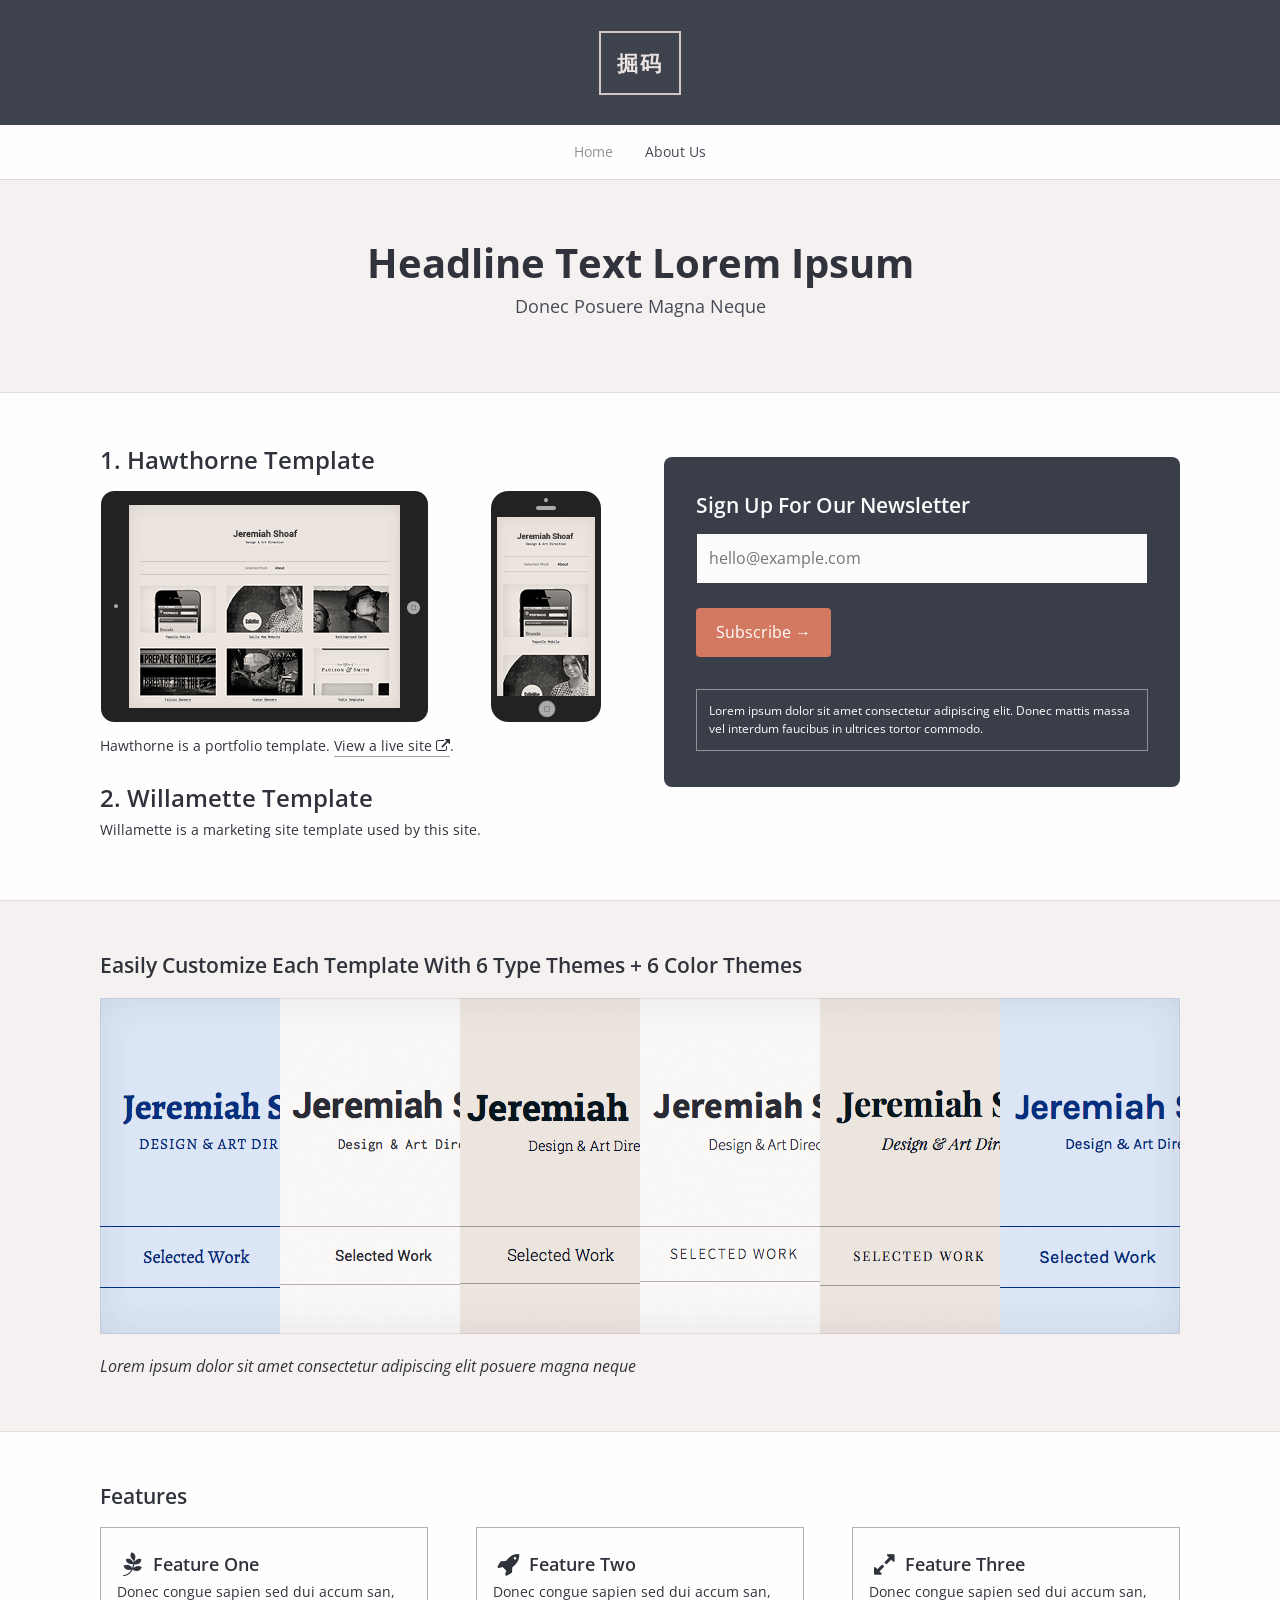
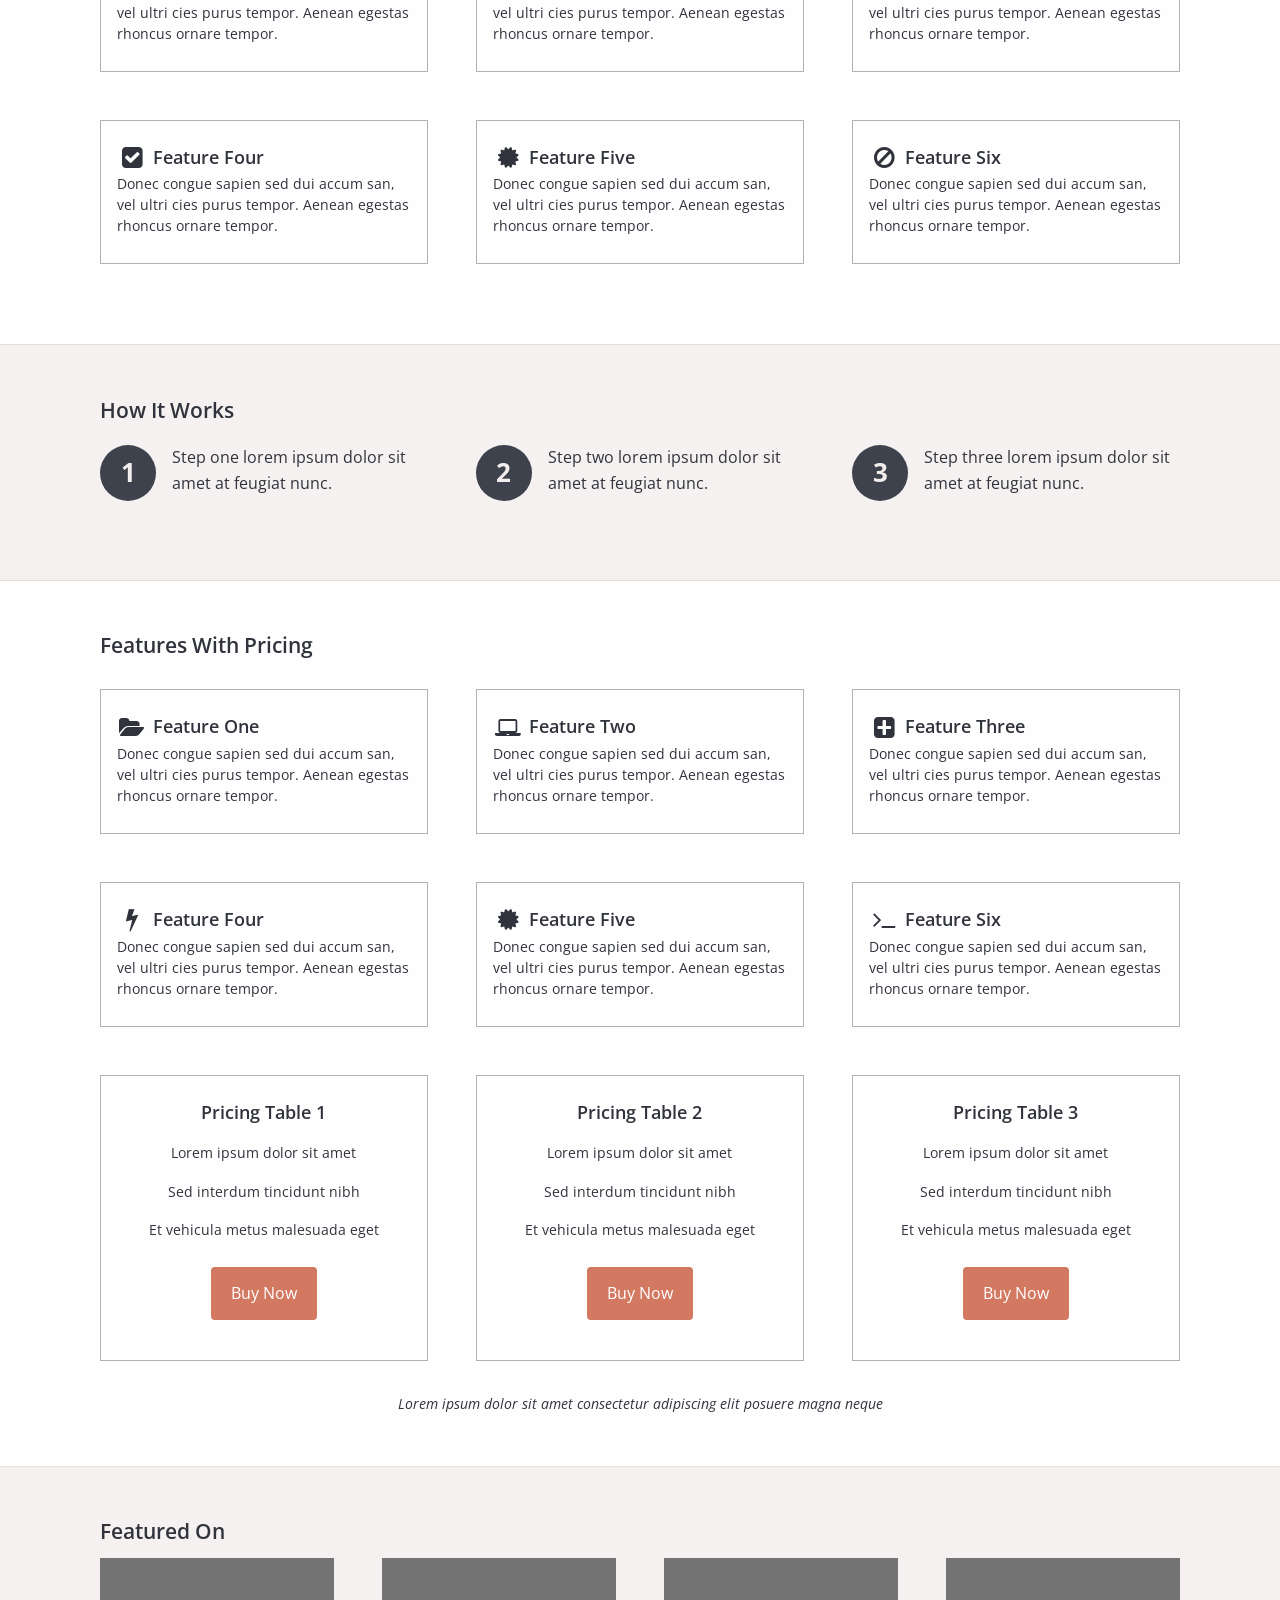
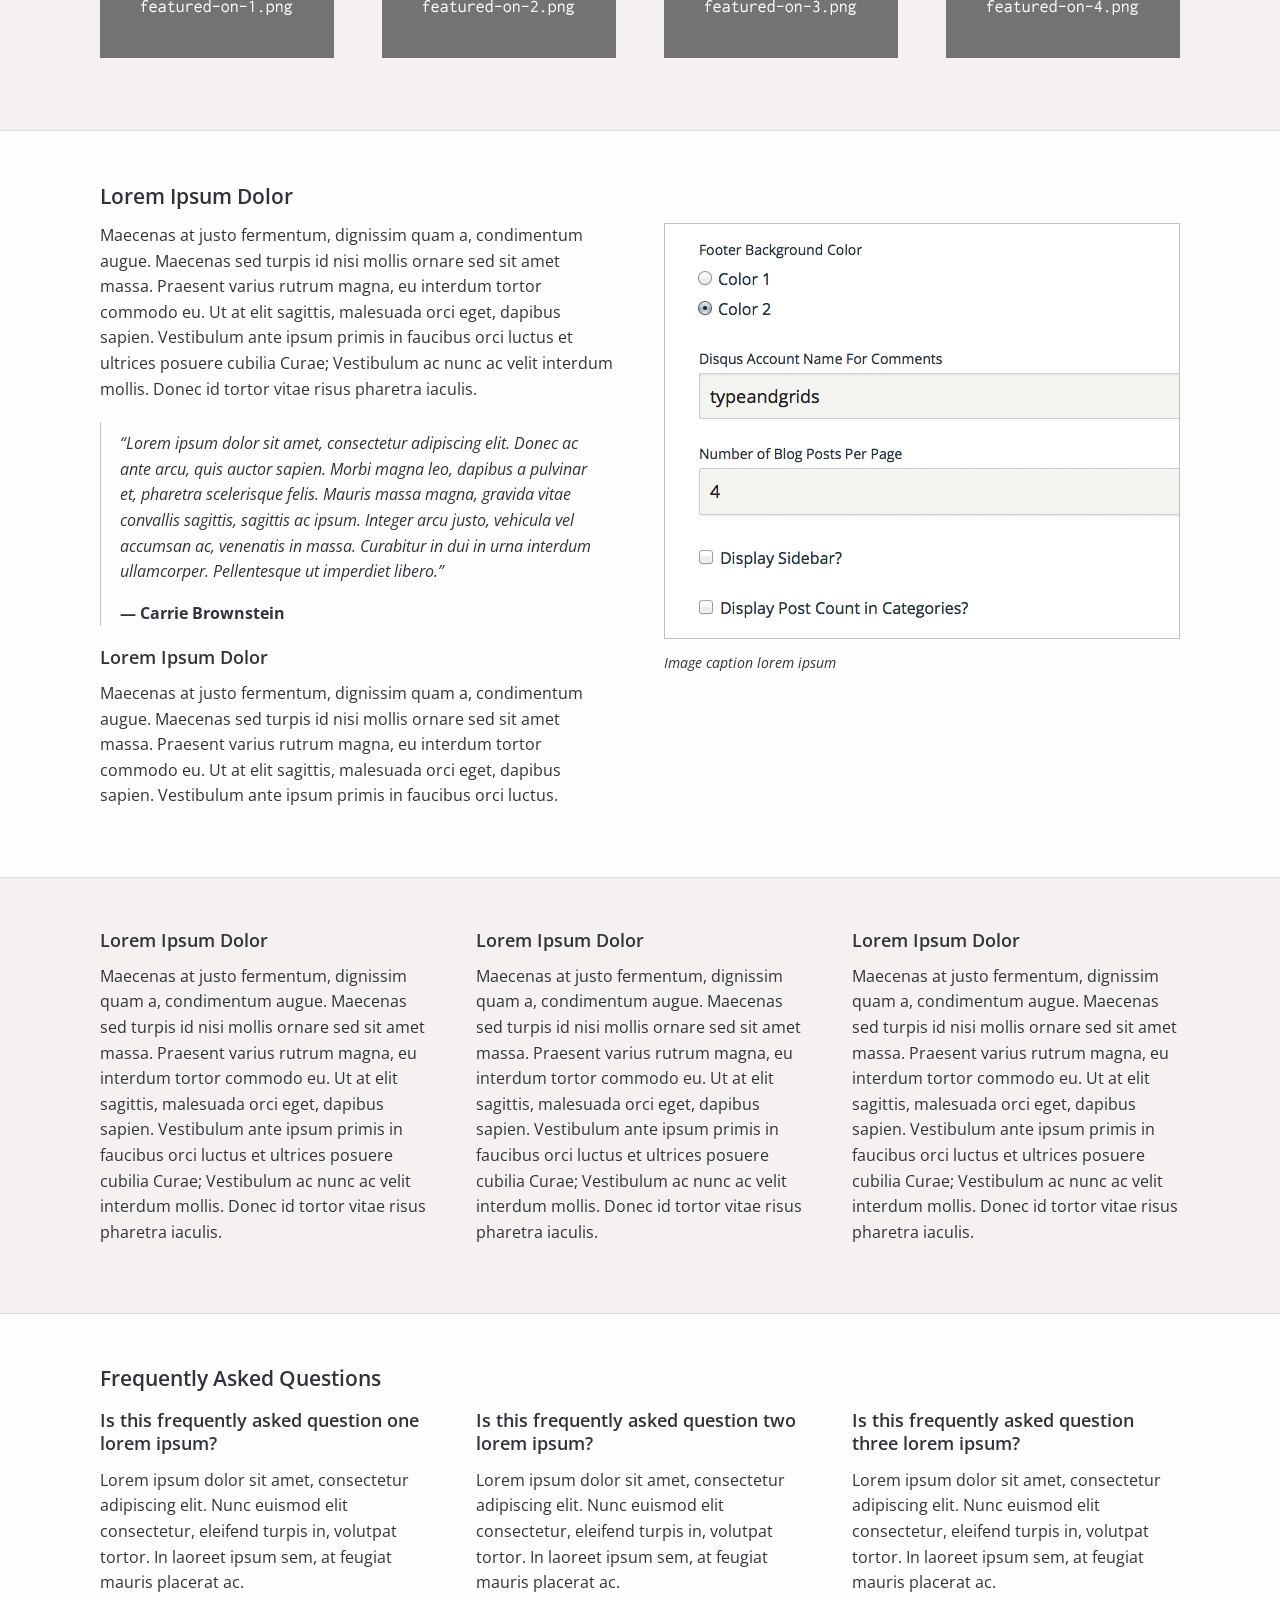
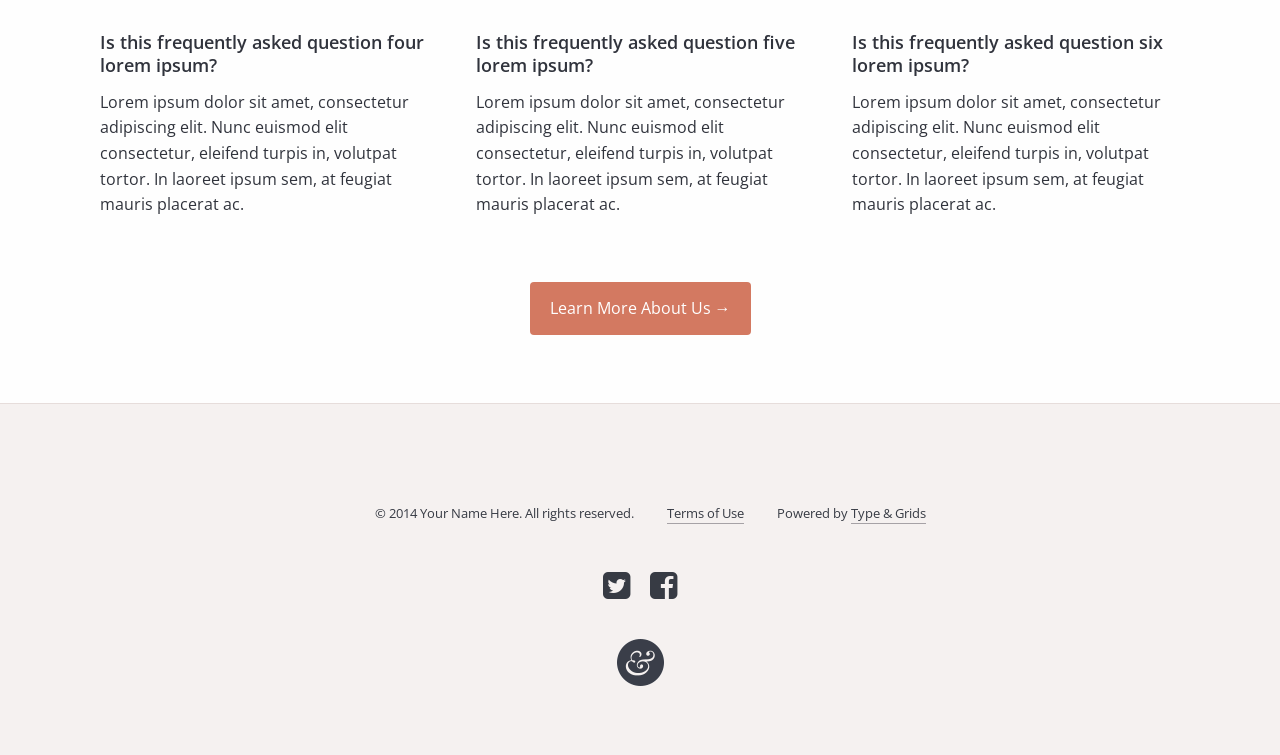
==== commit d88ca500: "Update index.html" ====
--- a/index.html
+++ b/index.html
@@ -21,7 +21,7 @@
 <header>
 	<div class="row">
 		<div class="small-12 medium-12 large-12 columns">
-			<h2><a href="index.html">Willamette</a></h2>
+			<h2><a href="index.html">掘码</a></h2>
 			<!--
 			<div class="logo">
 				<a href="index.html"><img src="img/logo.png" alt="Willamette" /></a>
@@ -383,4 +383,4 @@
 <script src="js/willamette.js"></script>
 
 </body>
-</html>+</html>
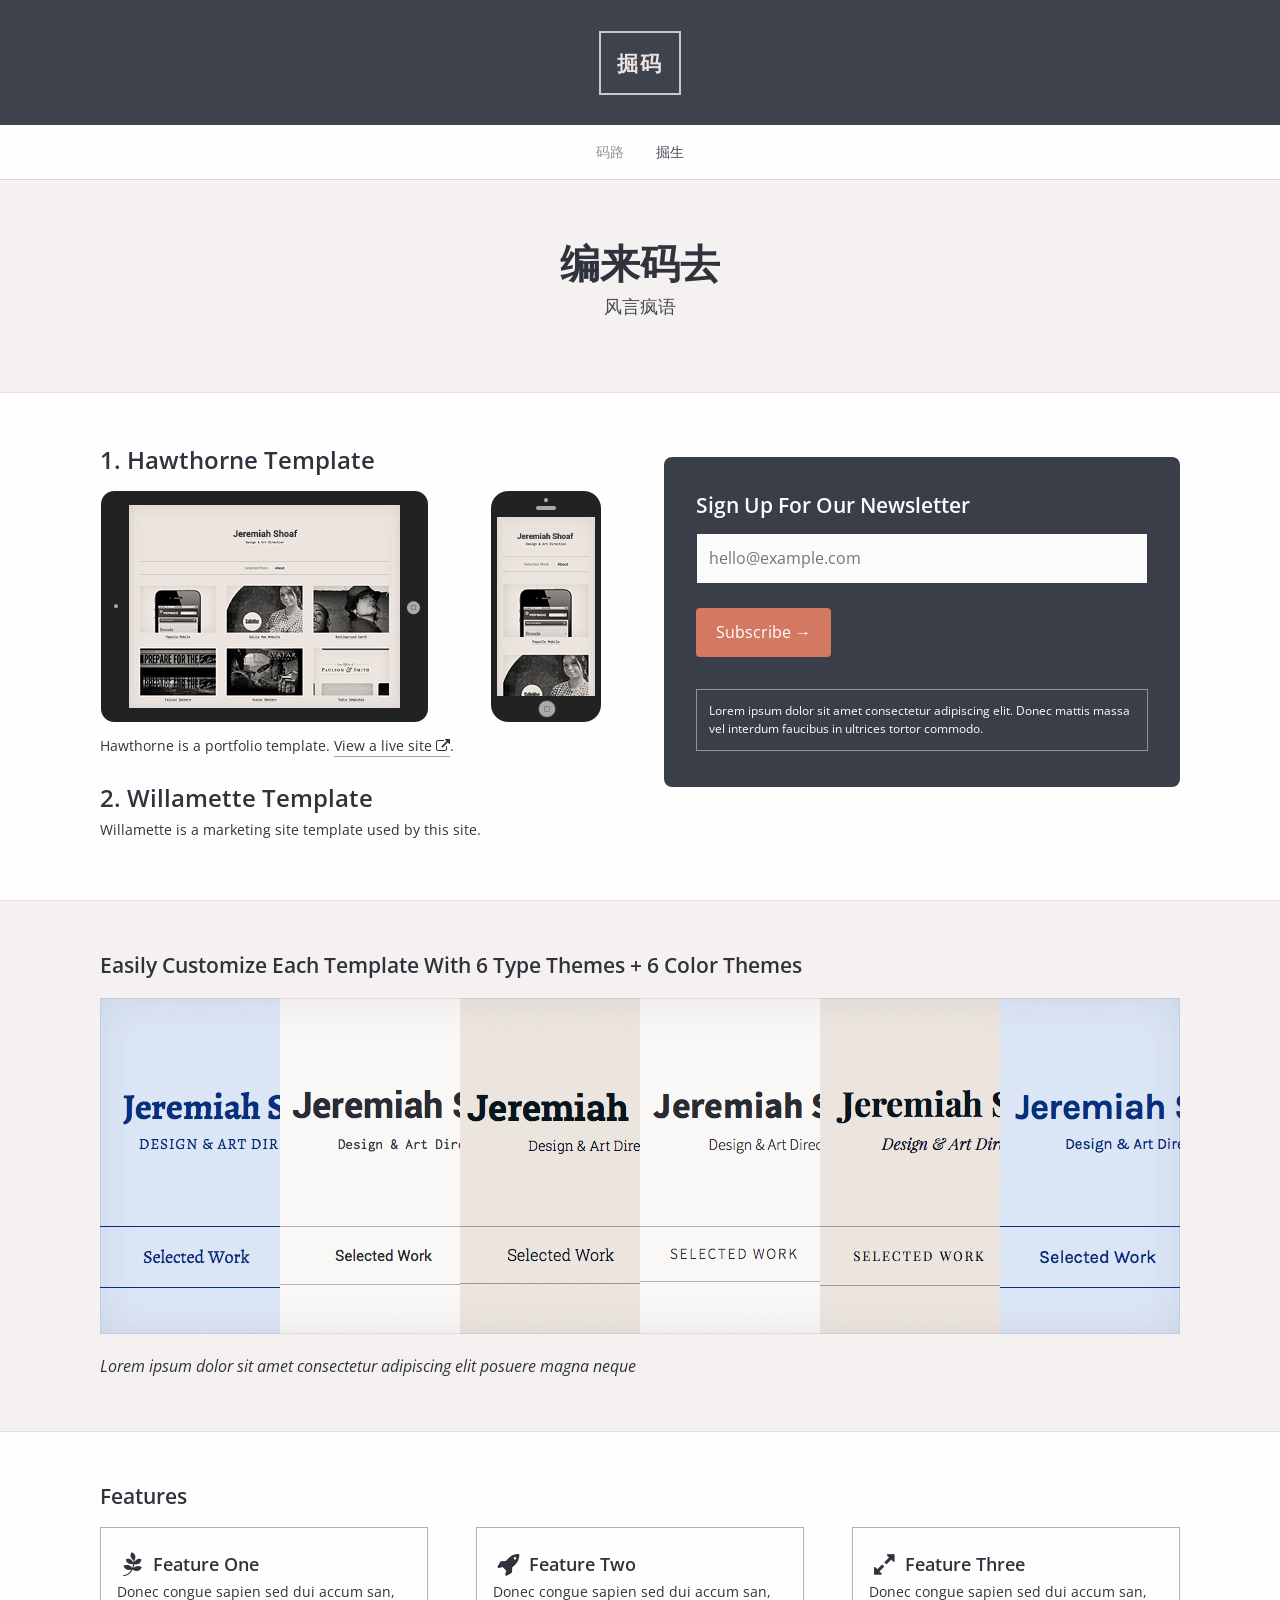
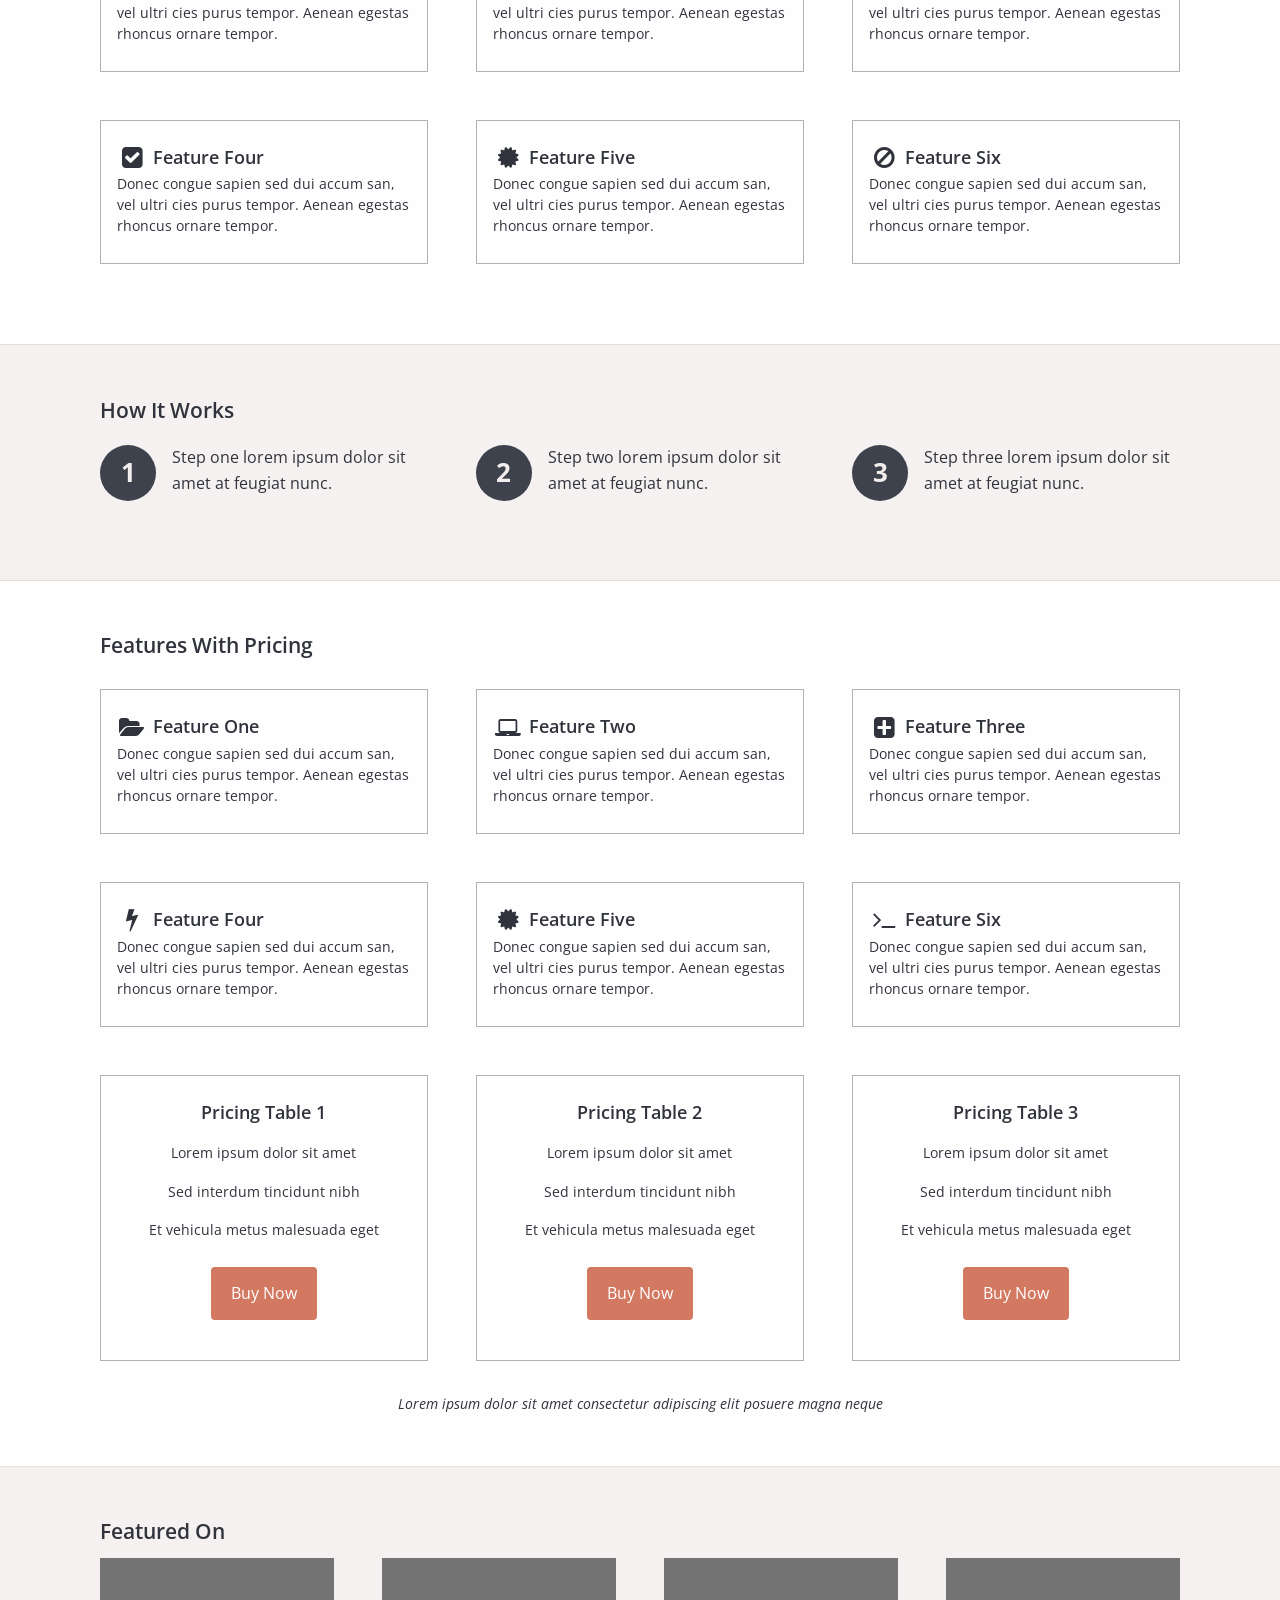
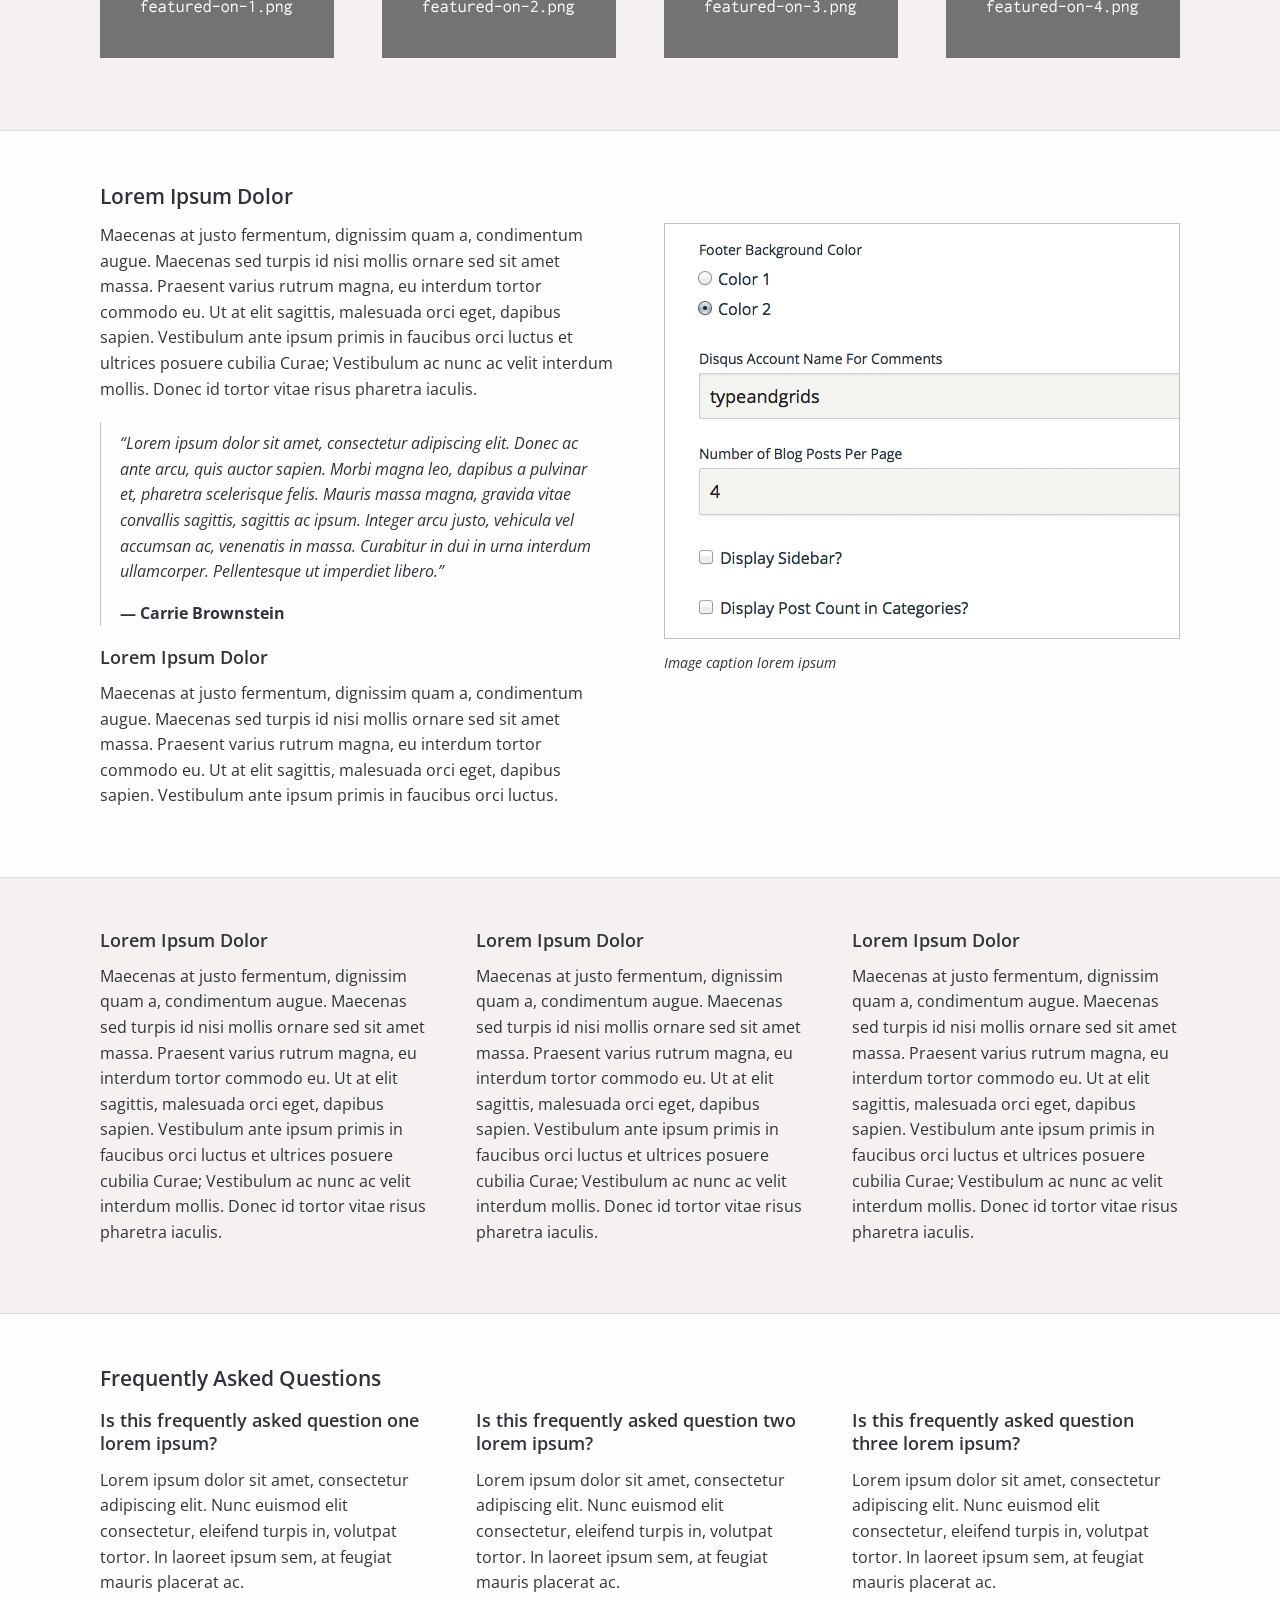
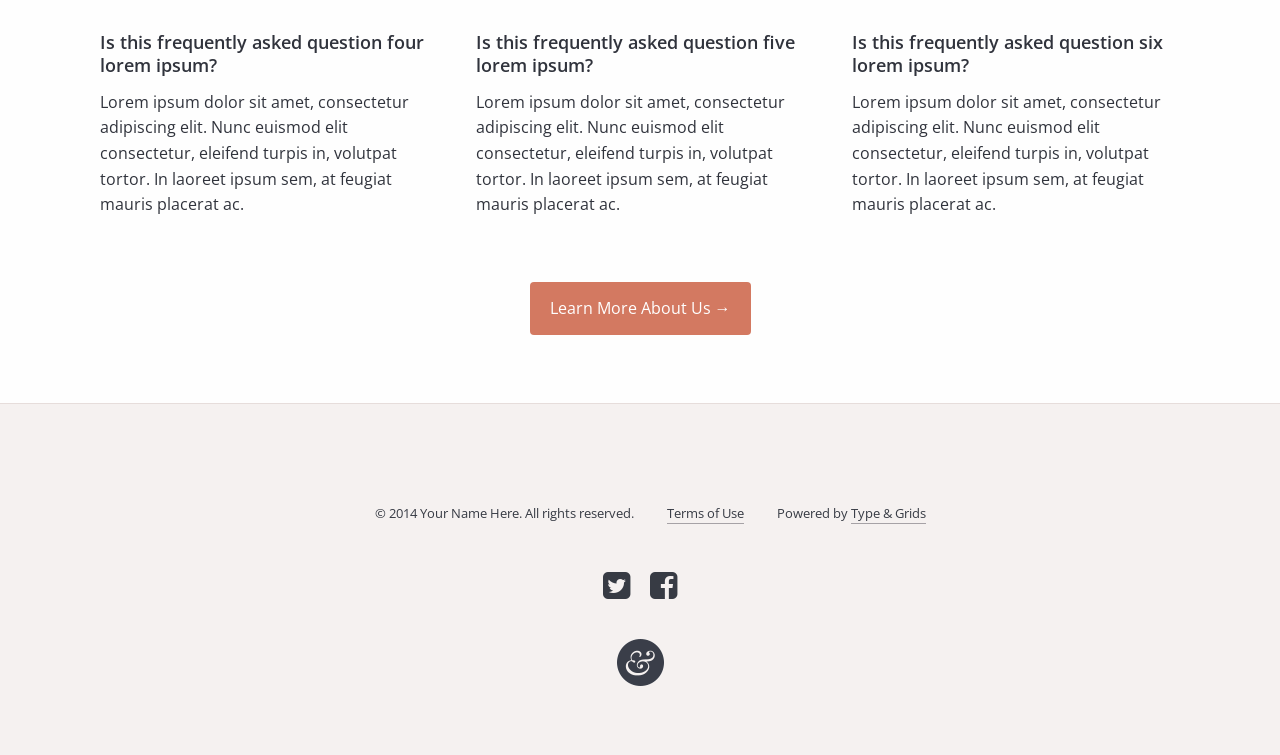
==== commit a08680f6: "Update index.html" ====
--- a/index.html
+++ b/index.html
@@ -35,8 +35,8 @@
 	<div class="row">
 		<div class="small-12 medium-12 large-12 columns">			
 			<ul>
-				<li><a href="index.html" class="current">Home</a></li>
-				<li><a href="about.html">About Us</a></li>
+				<li><a href="index.html" class="current">码路</a></li>
+				<li><a href="about.html">掘生</a></li>
 			</ul>
 		</div>
 	</div>
@@ -45,8 +45,8 @@
 <div class="section-headline">
 	<div class="row">
 		<div class="small-12 medium-12 large-12 large-centered columns">
-			<h1>Headline Text Lorem Ipsum</h1>
-			<h5>Donec Posuere Magna Neque</h5>
+			<h1>编来码去</h1>
+			<h5>风言疯语</h5>
 		</div>
 	</div>
 </div>
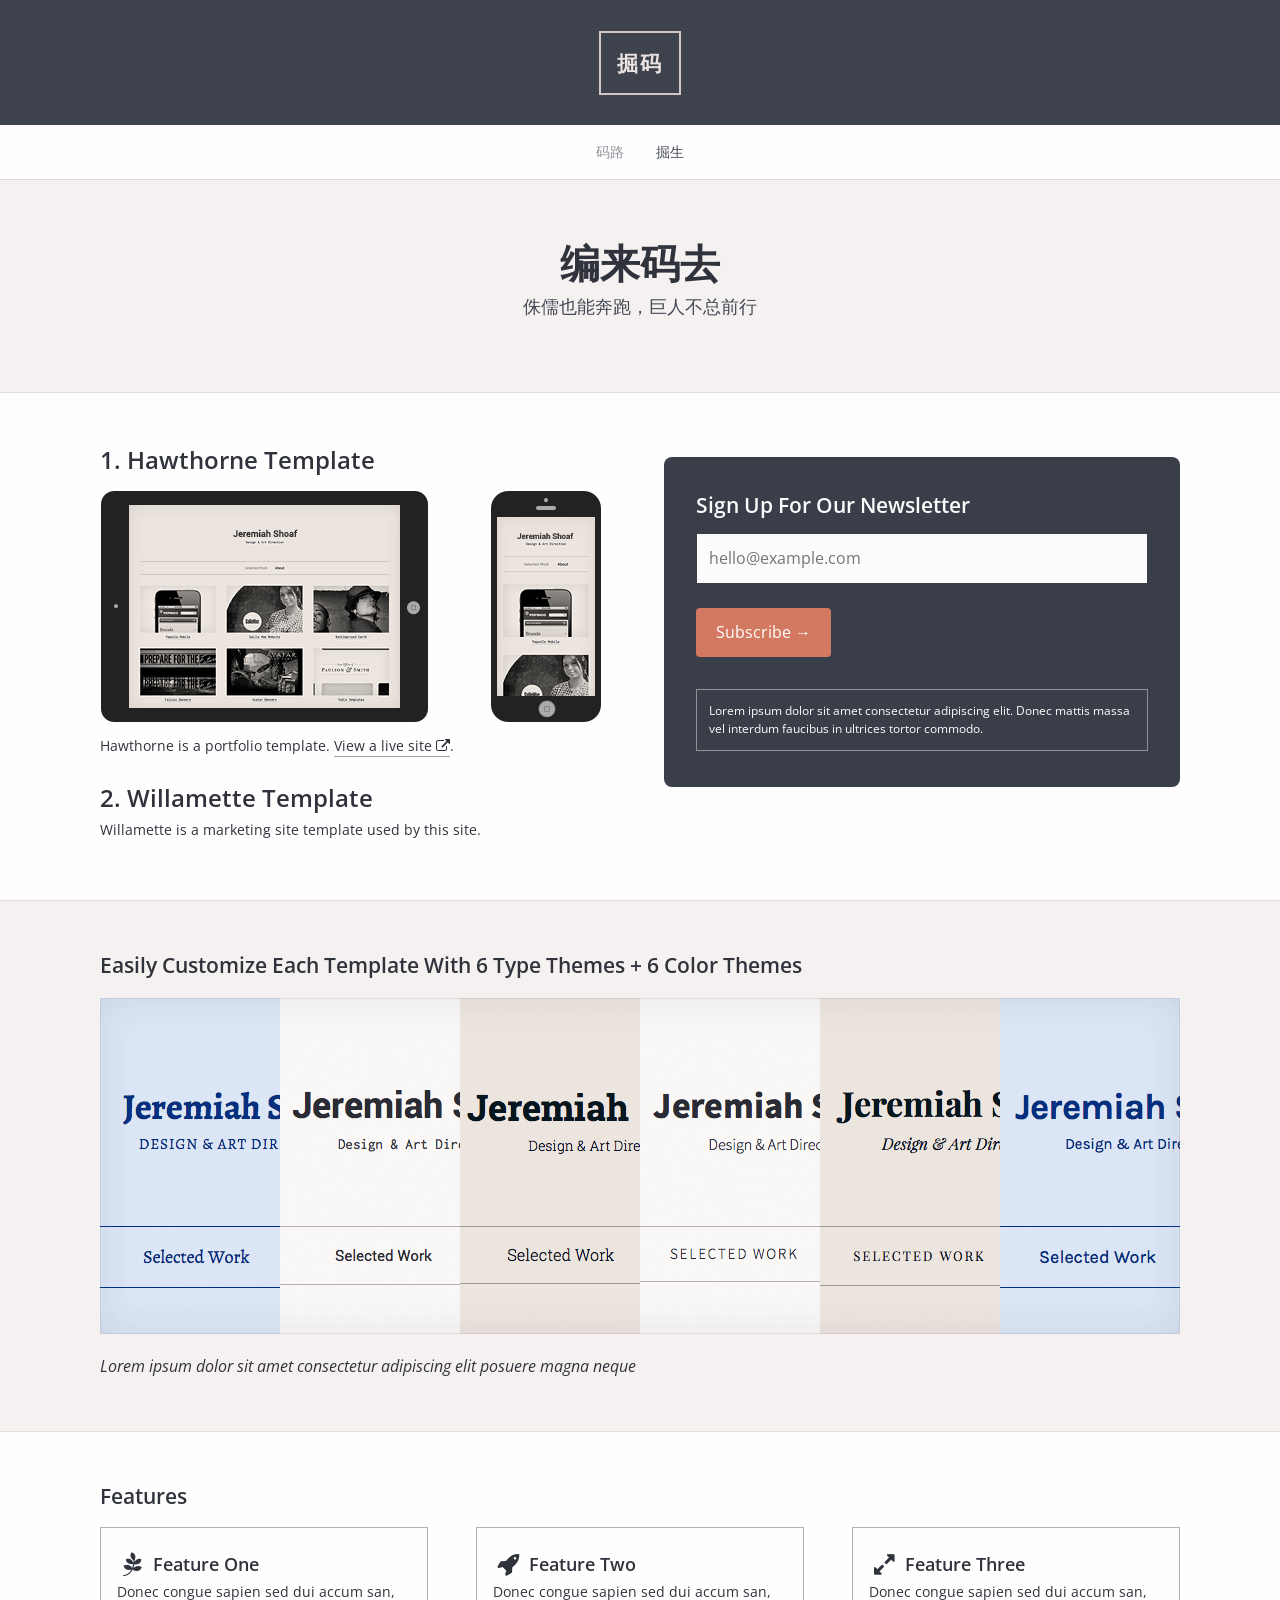
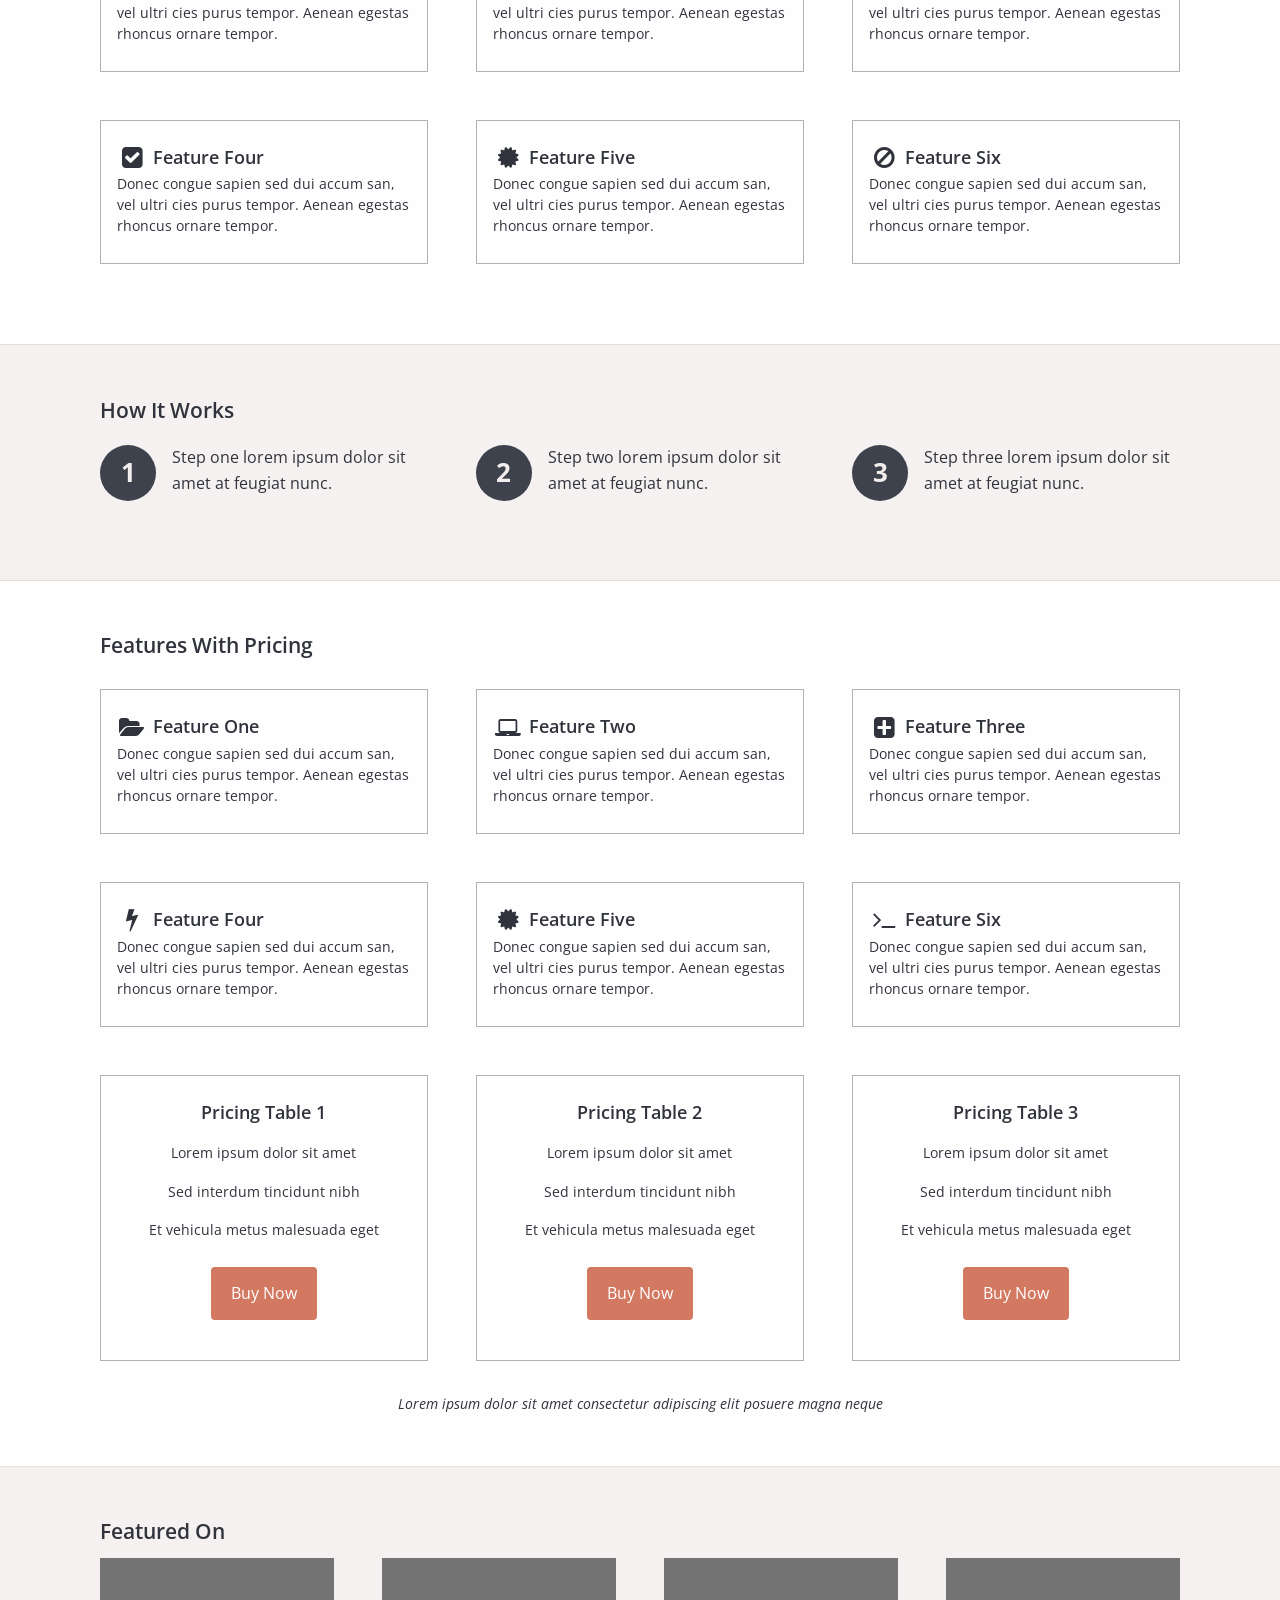
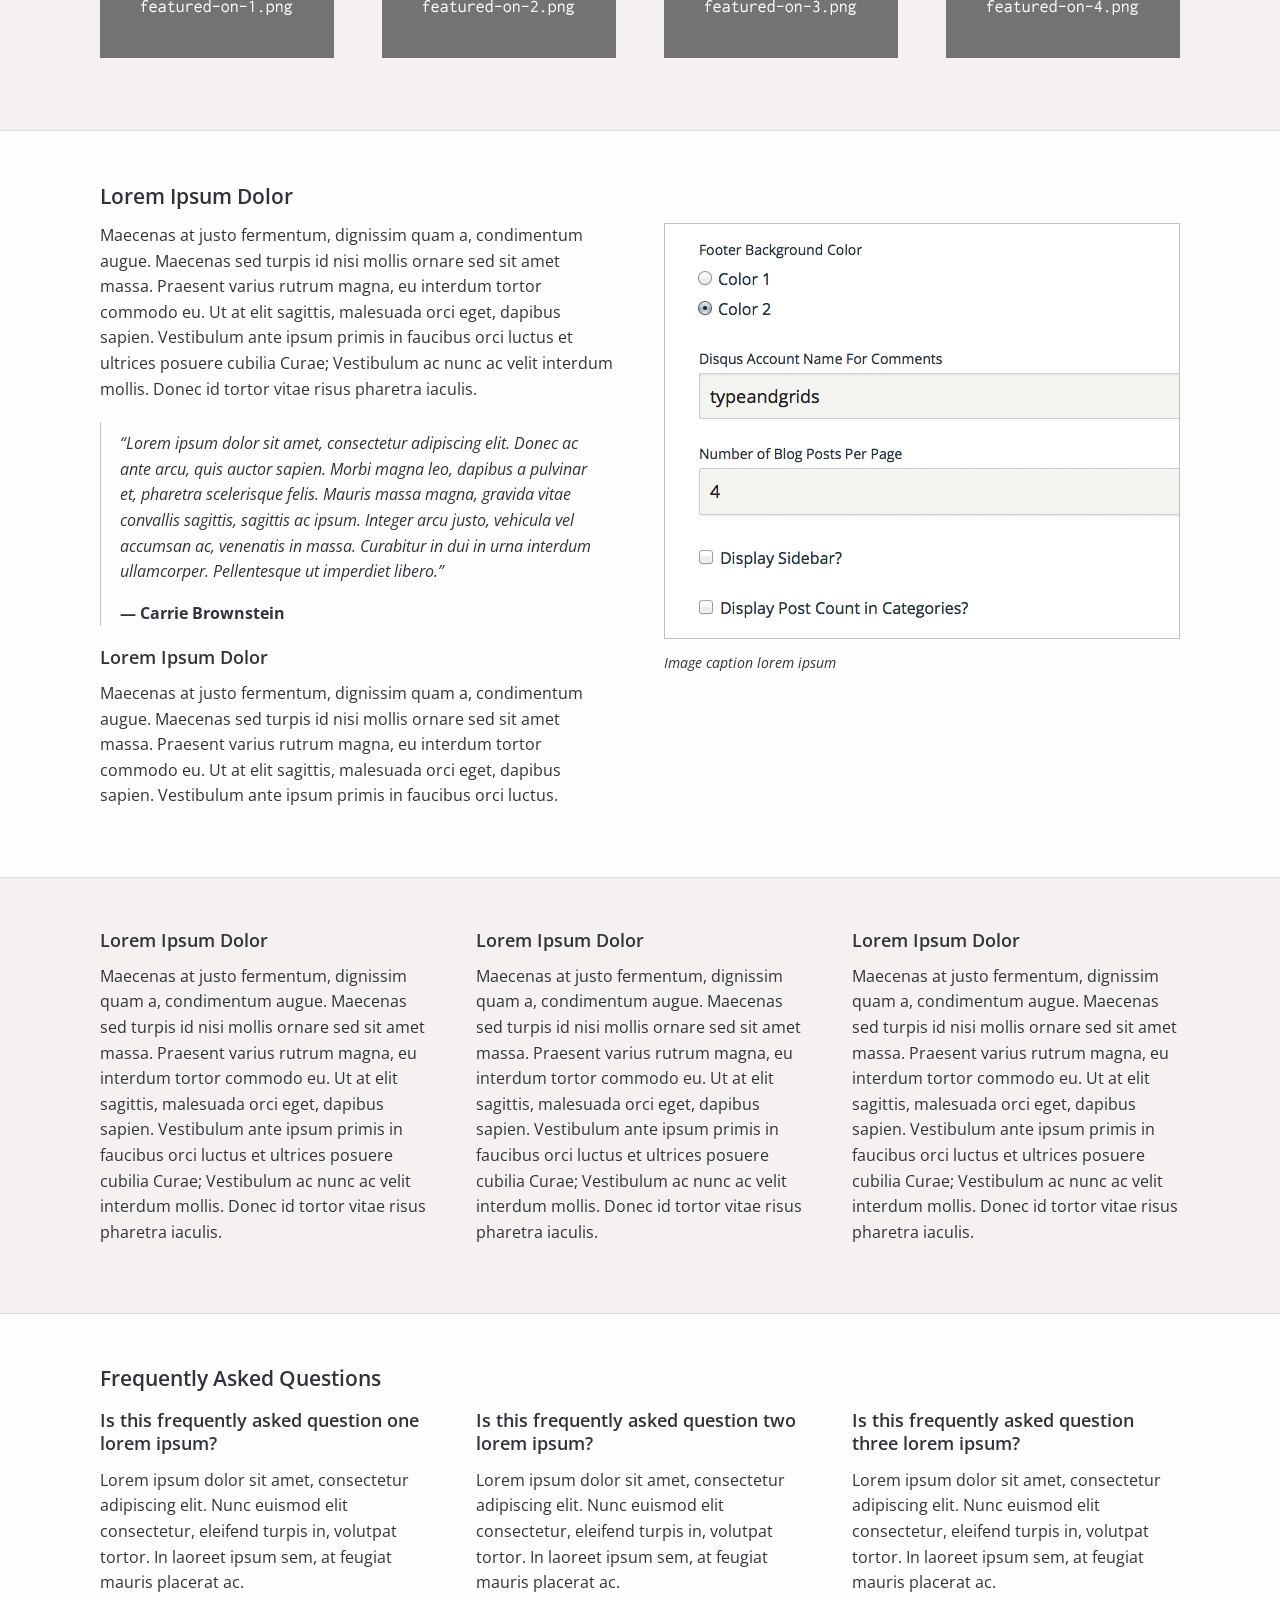
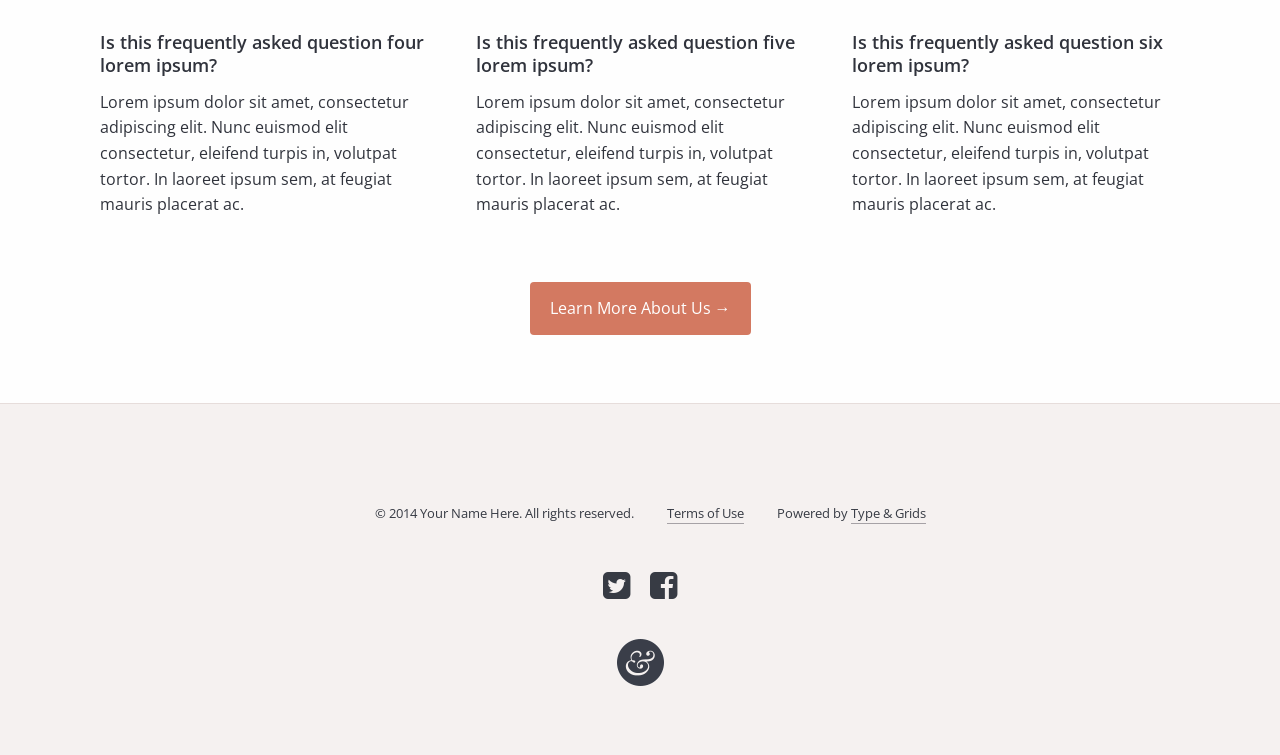
==== commit 15726dd0: "Update index.html" ====
--- a/index.html
+++ b/index.html
@@ -46,7 +46,7 @@
 	<div class="row">
 		<div class="small-12 medium-12 large-12 large-centered columns">
 			<h1>编来码去</h1>
-			<h5>风言疯语</h5>
+			<h5>侏儒也能奔跑，巨人不总前行</h5>
 		</div>
 	</div>
 </div>
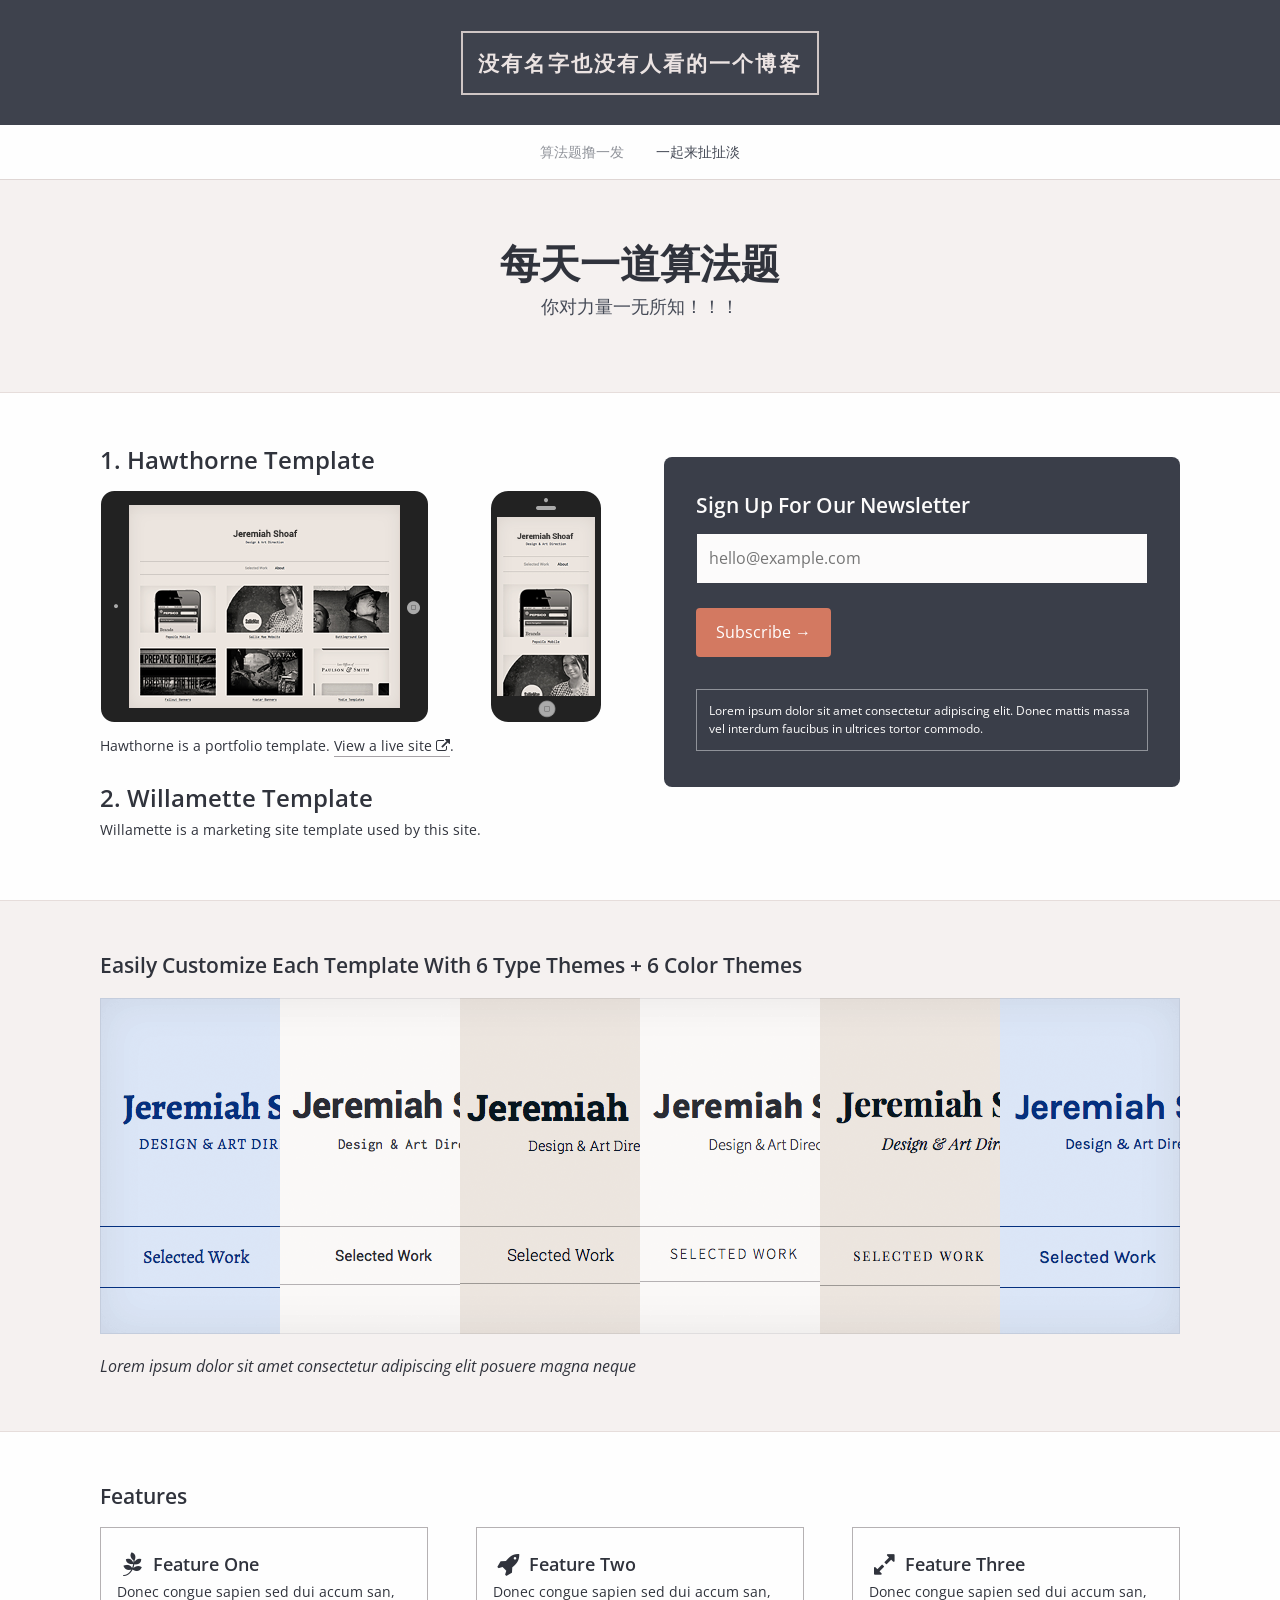
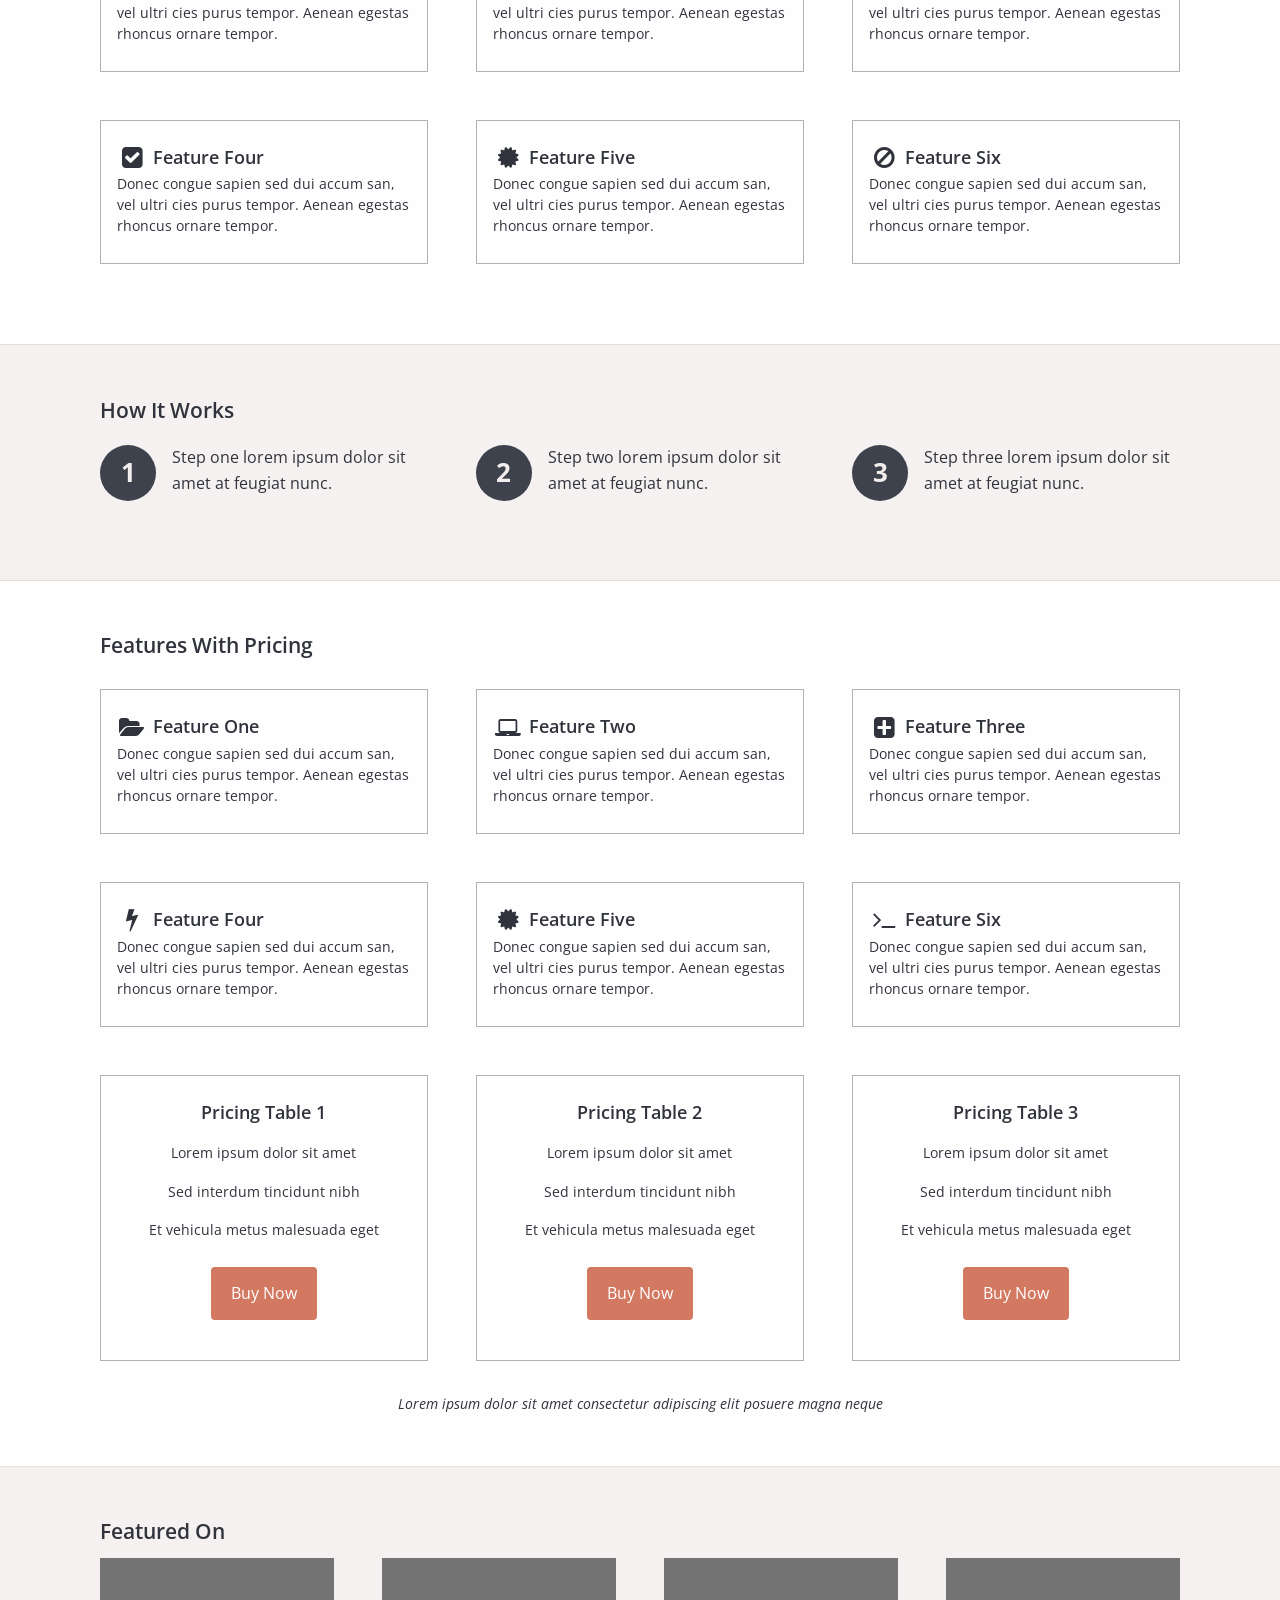
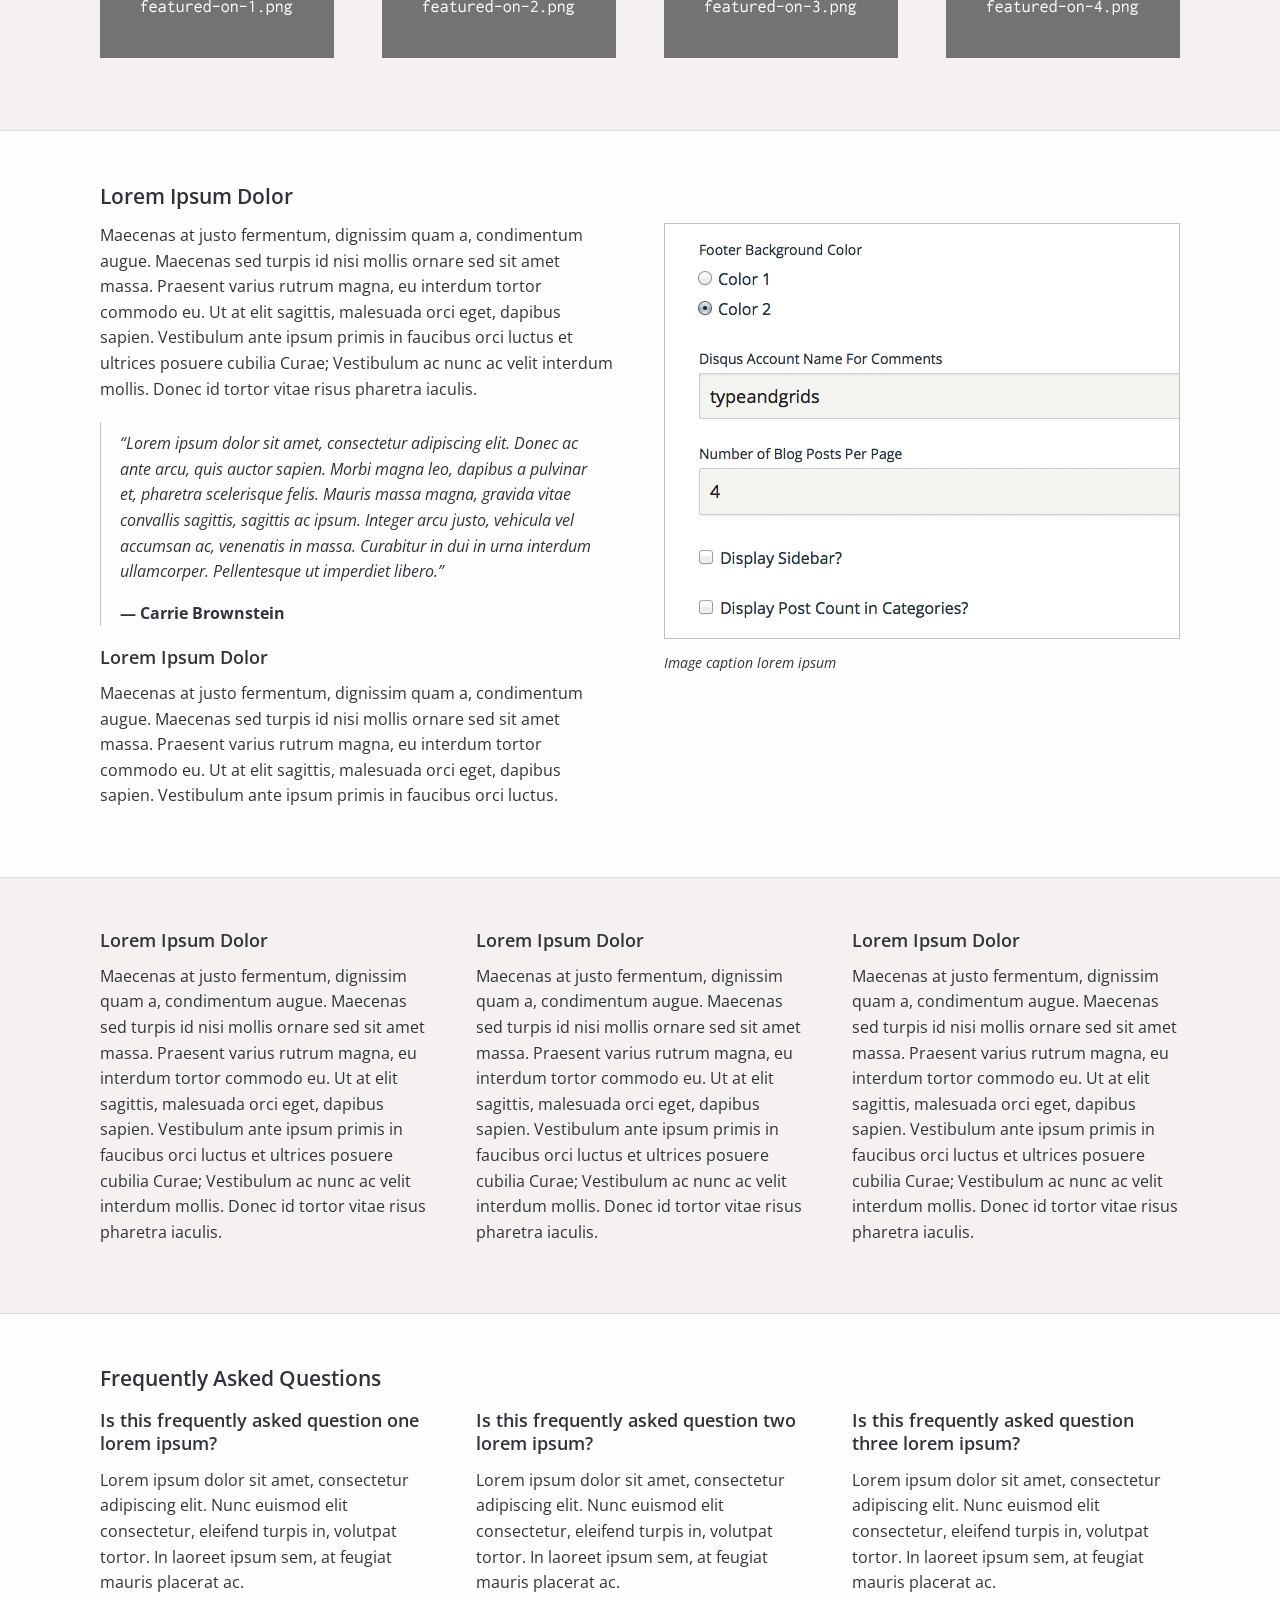
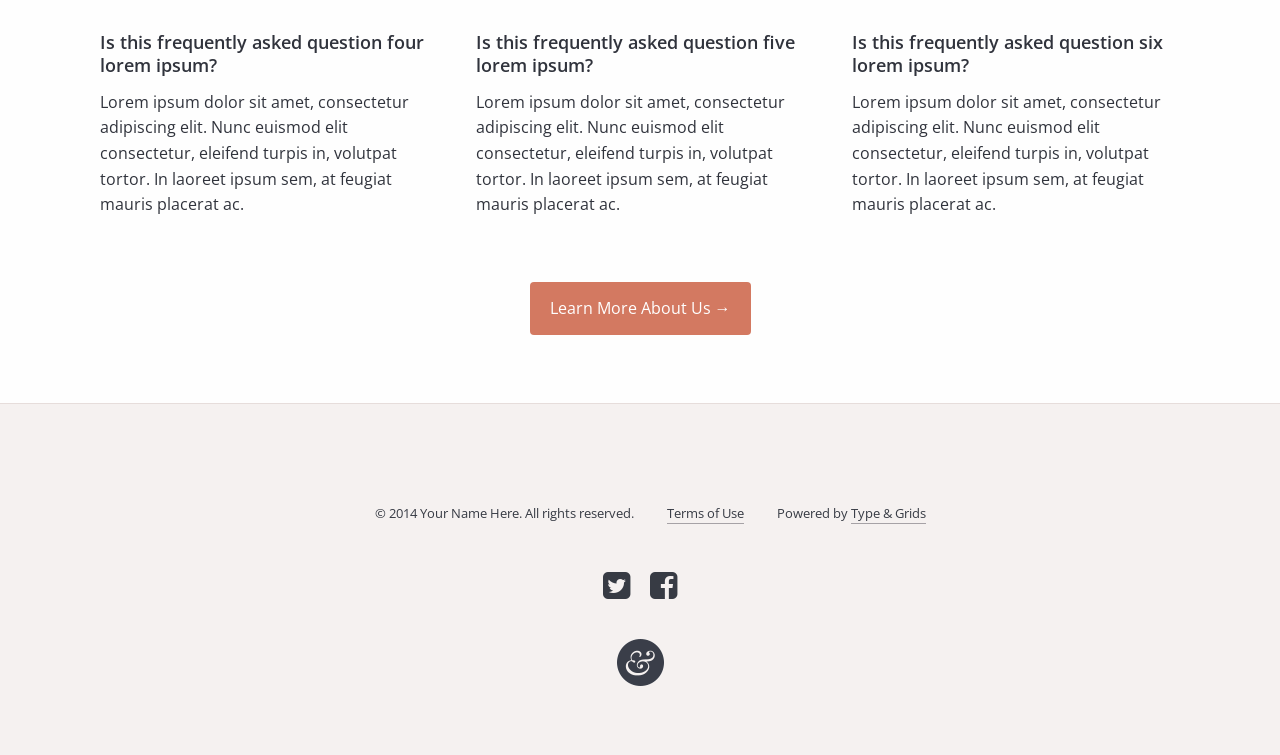
==== commit d06c4112: "Update index.html" ====
--- a/index.html
+++ b/index.html
@@ -21,7 +21,7 @@
 <header>
 	<div class="row">
 		<div class="small-12 medium-12 large-12 columns">
-			<h2><a href="index.html">掘码</a></h2>
+			<h2><a href="index.html">没有名字也没有人看的一个博客</a></h2>
 			<!--
 			<div class="logo">
 				<a href="index.html"><img src="img/logo.png" alt="Willamette" /></a>
@@ -35,8 +35,8 @@
 	<div class="row">
 		<div class="small-12 medium-12 large-12 columns">			
 			<ul>
-				<li><a href="index.html" class="current">码路</a></li>
-				<li><a href="about.html">掘生</a></li>
+				<li><a href="index.html" class="current">算法题撸一发</a></li>
+				<li><a href="about.html">一起来扯扯淡</a></li>
 			</ul>
 		</div>
 	</div>
@@ -45,8 +45,8 @@
 <div class="section-headline">
 	<div class="row">
 		<div class="small-12 medium-12 large-12 large-centered columns">
-			<h1>编来码去</h1>
-			<h5>侏儒也能奔跑，巨人不总前行</h5>
+			<h1>每天一道算法题</h1>
+			<h5>你对力量一无所知！！！</h5>
 		</div>
 	</div>
 </div>
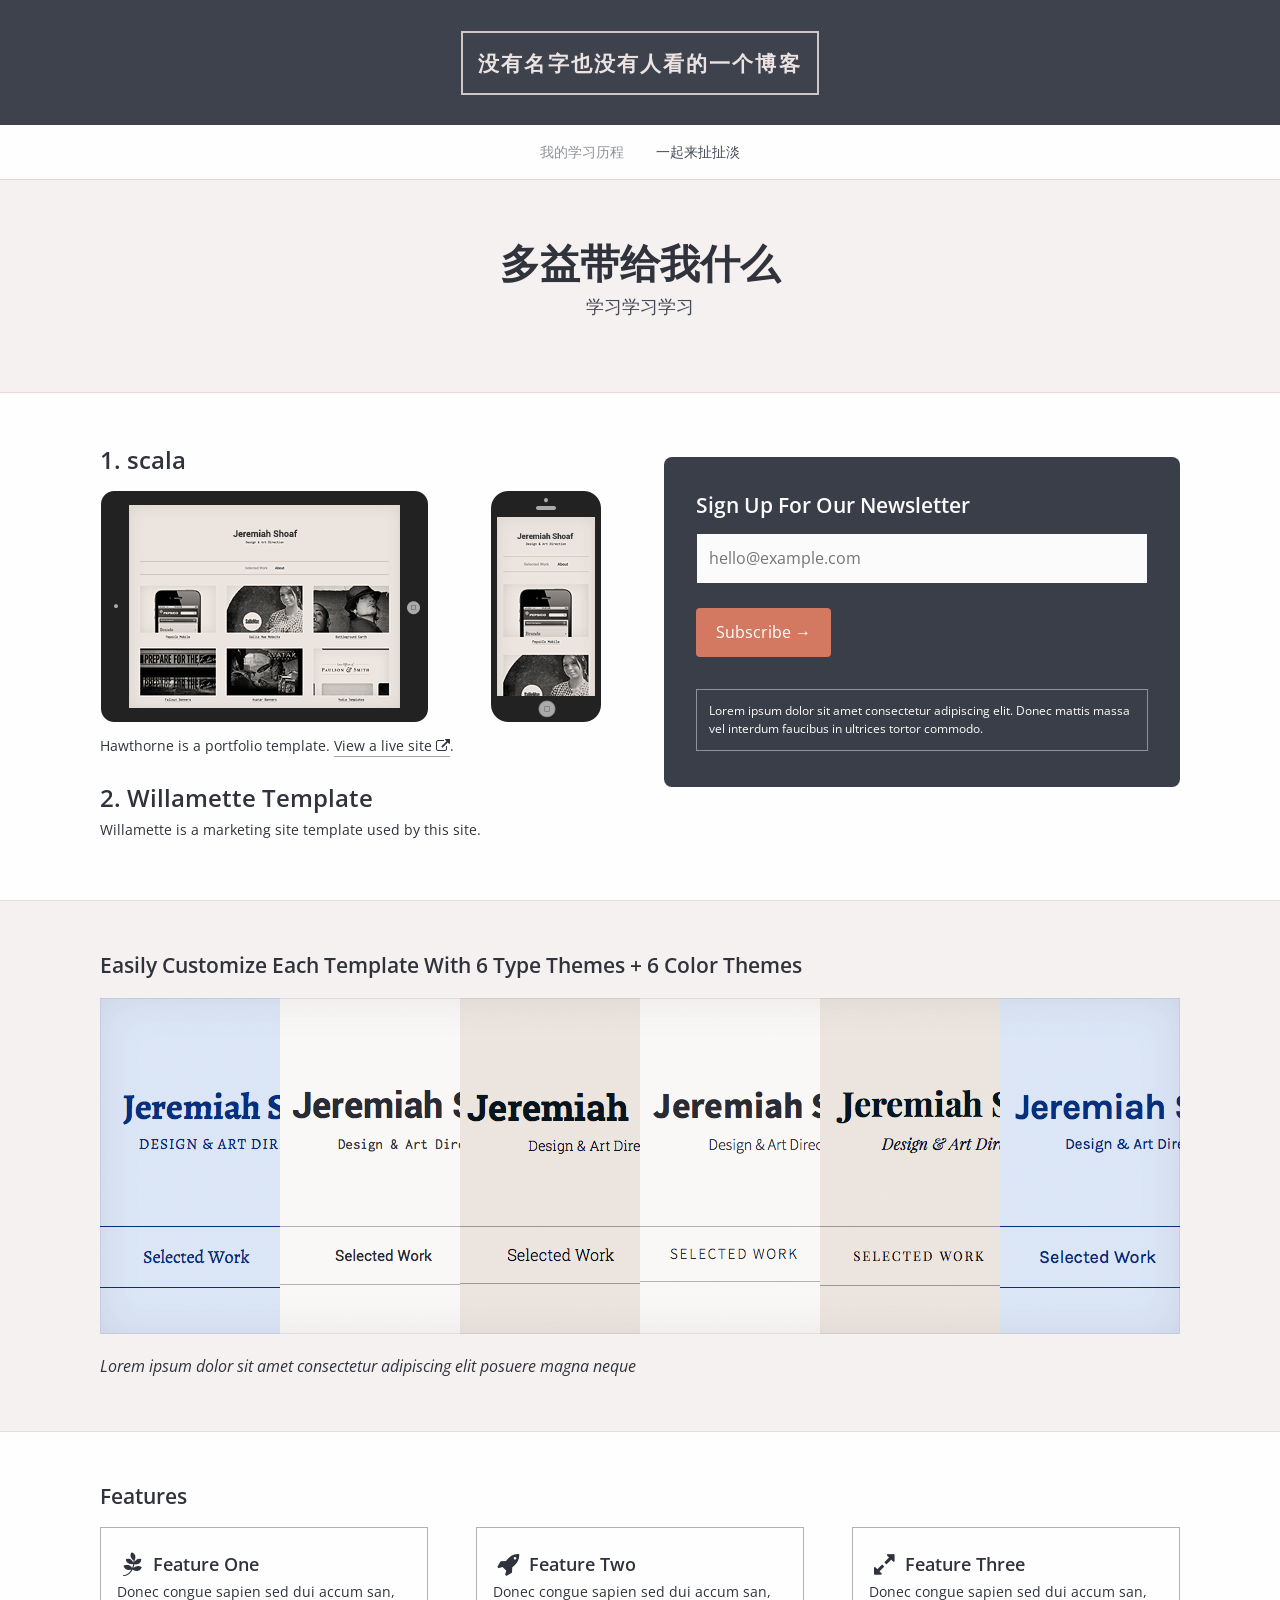
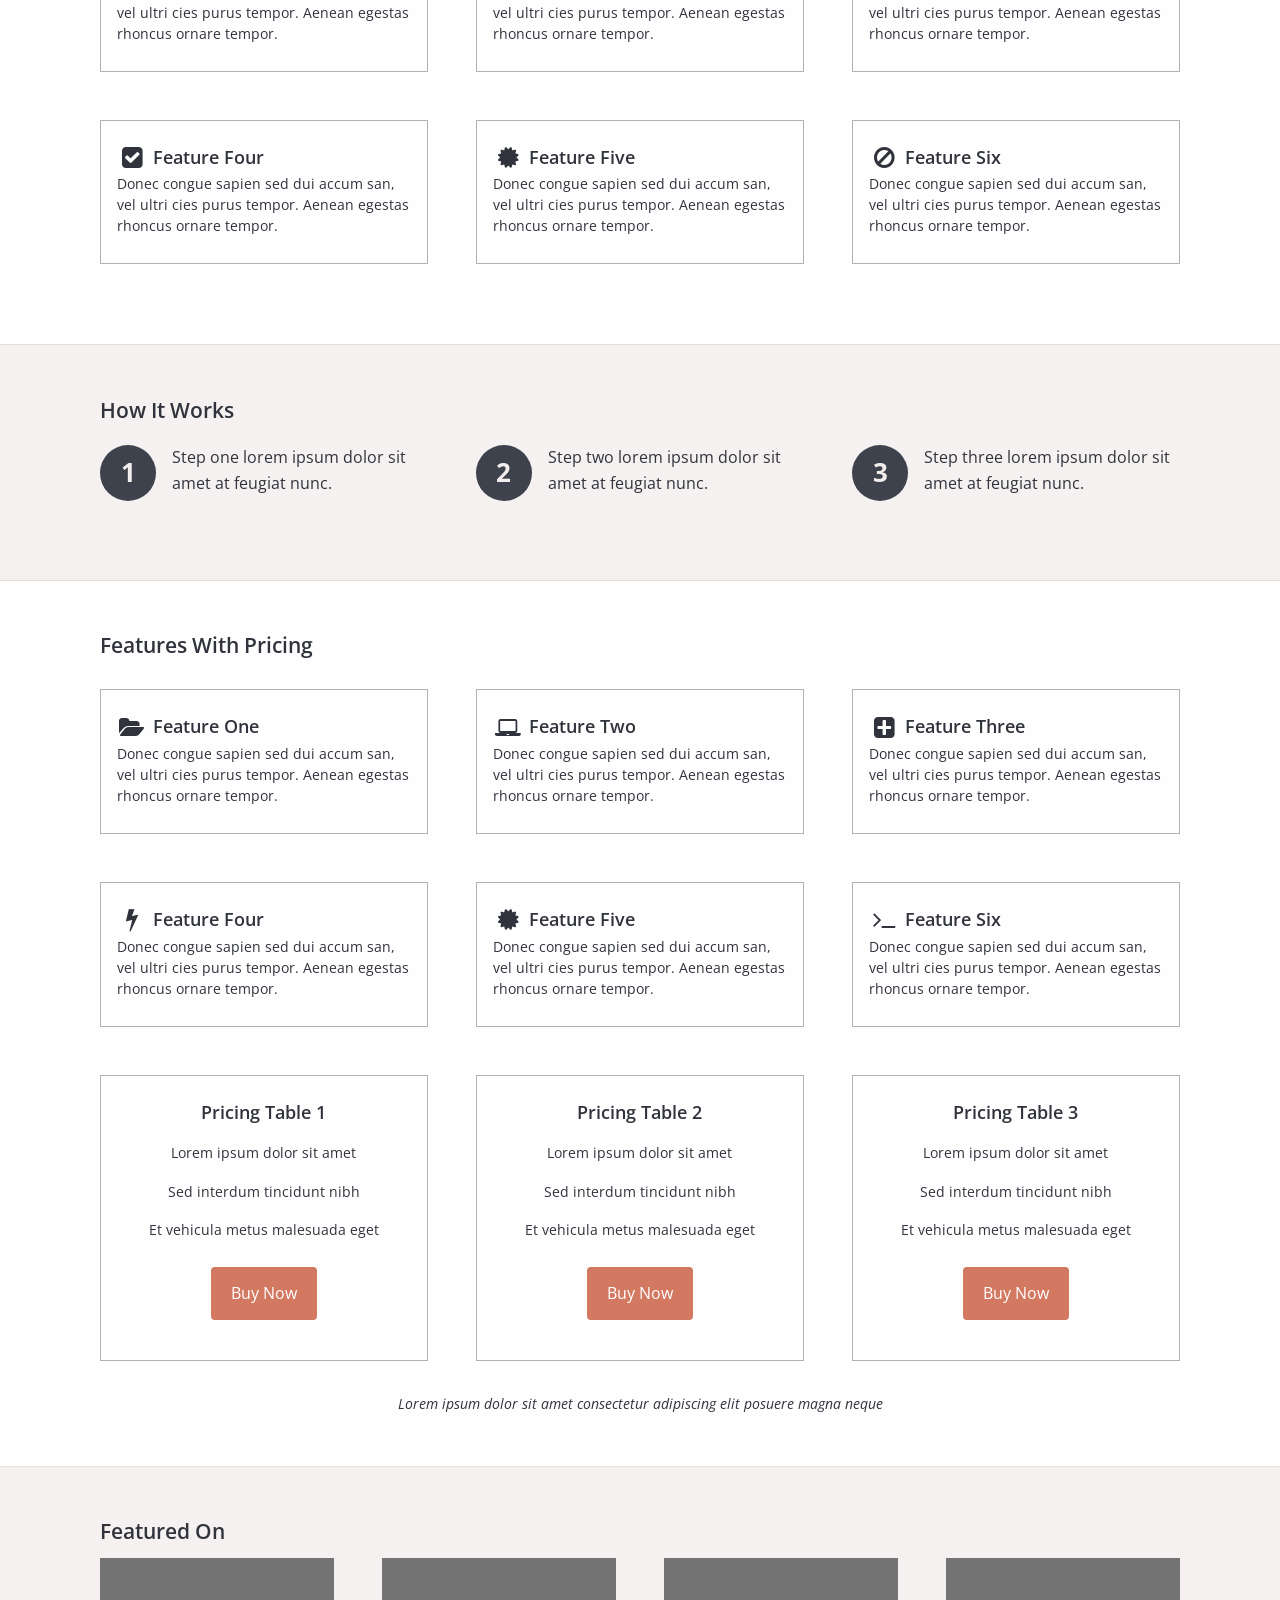
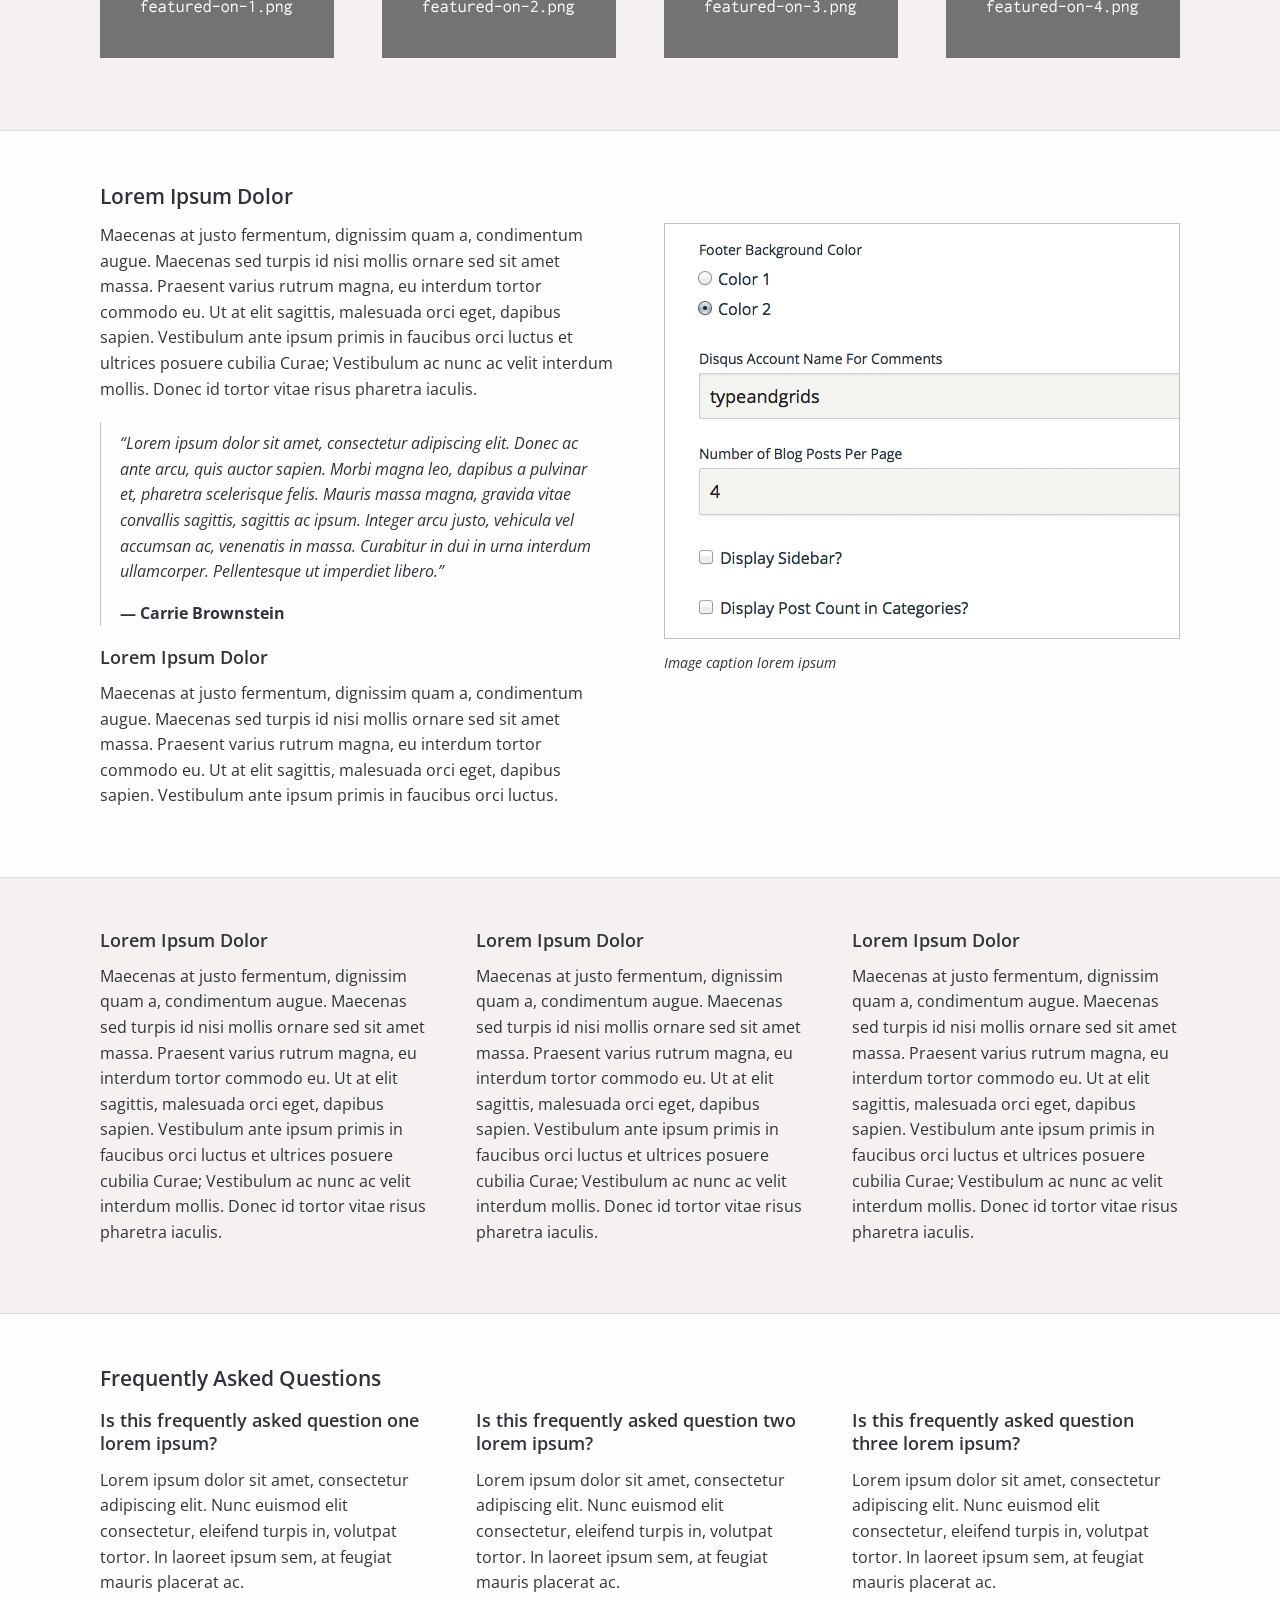
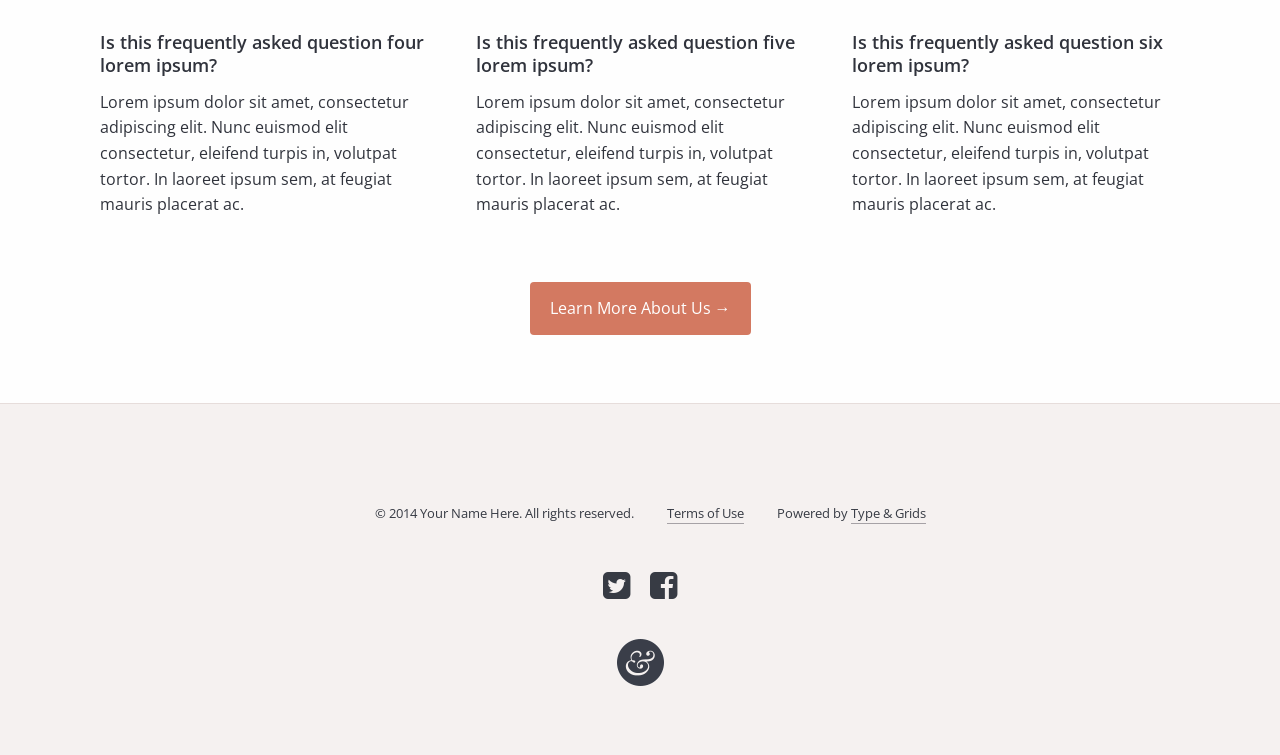
==== commit 85c26ae0: "Update index.html" ====
--- a/index.html
+++ b/index.html
@@ -35,7 +35,7 @@
 	<div class="row">
 		<div class="small-12 medium-12 large-12 columns">			
 			<ul>
-				<li><a href="index.html" class="current">算法题撸一发</a></li>
+				<li><a href="index.html" class="current">我的学习历程</a></li>
 				<li><a href="about.html">一起来扯扯淡</a></li>
 			</ul>
 		</div>
@@ -45,8 +45,8 @@
 <div class="section-headline">
 	<div class="row">
 		<div class="small-12 medium-12 large-12 large-centered columns">
-			<h1>每天一道算法题</h1>
-			<h5>你对力量一无所知！！！</h5>
+			<h1>多益带给我什么</h1>
+			<h5>学习学习学习</h5>
 		</div>
 	</div>
 </div>
@@ -55,7 +55,7 @@
 	<div class="row">
 		<div class="small-12 medium-6 large-6 columns">
 			<div class="templates">
-				<h3>1. Hawthorne Template</h3>
+				<h3>1. scala</h3>
 				<p><a href="http://www.jeremiahshoaf.com" target="_blank" class="no-underline"><img src="img/screenshots.png" alt="Hawthorne Template" /></a></p>
 				<p class="p-small">Hawthorne is a portfolio template. <a href="http://www.jeremiahshoaf.com" target="_blank">View a live site <i class="fa fa-external-link"></i></a>.</p>
 				<h3>2. Willamette Template</h3>
